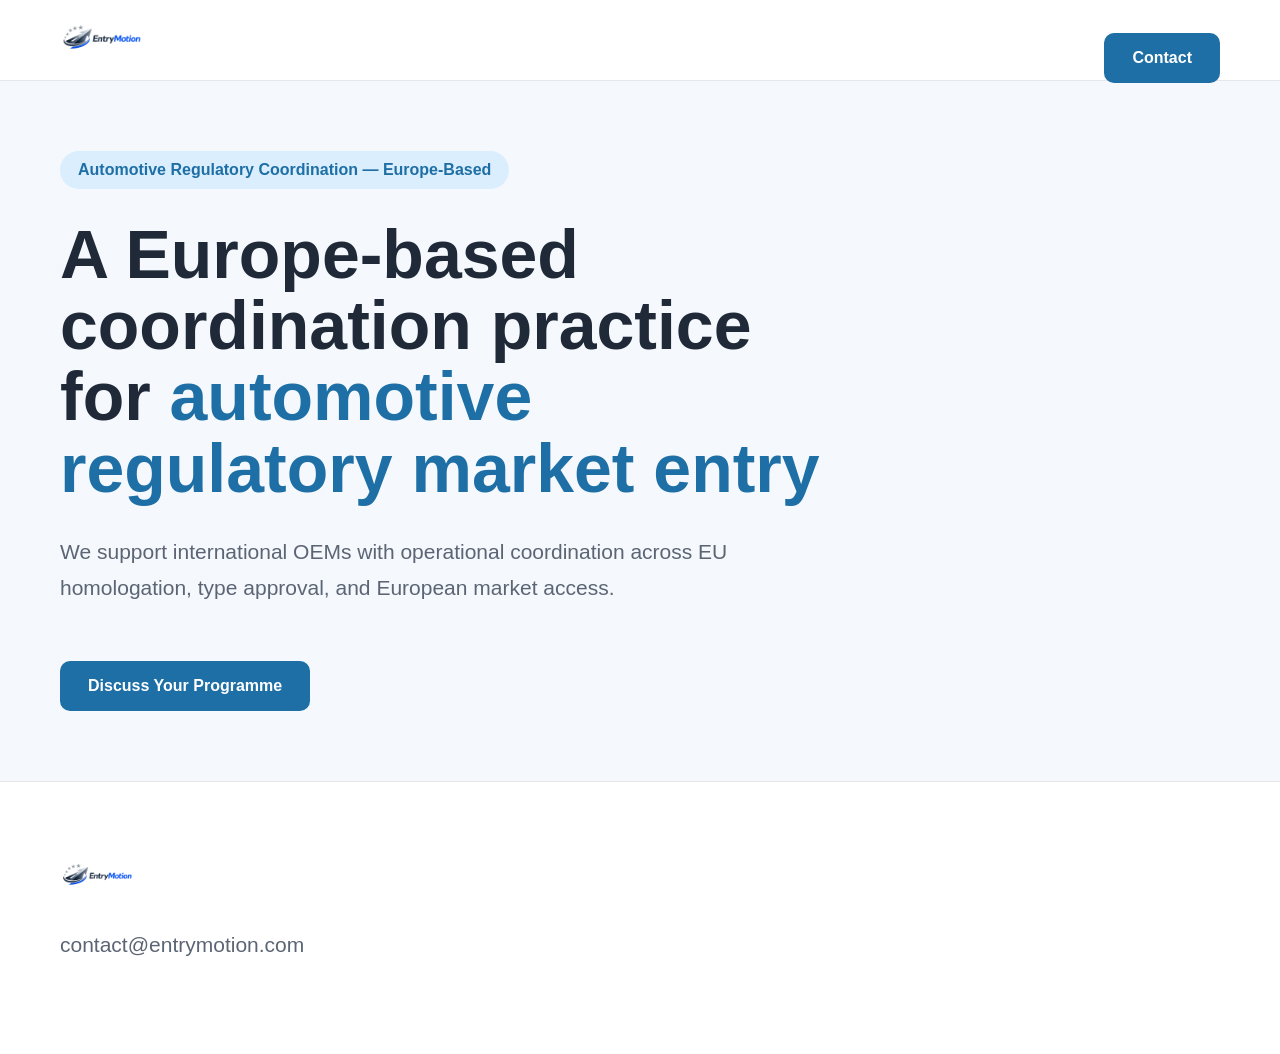
==== index.html @ b6719e42 "Add files via upload" ====
<!doctype html>
<html lang="en">
<head>
<meta charset="utf-8">
<meta name="viewport" content="width=device-width, initial-scale=1">
<title>EntryMotion</title>
<style>
body{
  margin:0;
  font-family:Arial,sans-serif;
  background:#f4f7fb;
  color:#1f2937;
}
.nav{
  height:80px;
  display:flex;
  align-items:center;
  justify-content:space-between;
  padding:0 60px;
  background:white;
  border-bottom:1px solid #e5e7eb;
}
.logo img{
  height:56px;
  width:auto;
  display:block;
}
.hero{
  min-height:700px;
  display:flex;
  align-items:center;
  background:
  linear-gradient(rgba(245,248,252,.78),rgba(245,248,252,.78)),
  url("hero-automotive.jpg");
  background-size:cover;
  background-position:center;
  padding:0 60px;
}
.hero-content{
  max-width:760px;
}
.badge{
  display:inline-block;
  padding:10px 18px;
  border-radius:999px;
  background:#dbeefe;
  color:#1d6fa5;
  font-weight:bold;
  margin-bottom:30px;
}
h1{
  font-size:68px;
  line-height:1.05;
  margin:0 0 30px;
}
h1 span{
  color:#1d6fa5;
}
p{
  font-size:21px;
  line-height:1.7;
  color:#5b6574;
}
.button{
  display:inline-block;
  margin-top:35px;
  background:#1d6fa5;
  color:white;
  padding:16px 28px;
  border-radius:10px;
  text-decoration:none;
  font-weight:bold;
}
.footer{
  padding:70px 60px;
  background:white;
  border-top:1px solid #e5e7eb;
}
.footer img{
  height:50px;
}
</style>
</head>
<body>

<header class="nav">
  <div class="logo">
    <img src="entrymotion-logo.png" alt="EntryMotion">
  </div>
  <a class="button" href="mailto:contact@entrymotion.com">Contact</a>
</header>

<section class="hero">
  <div class="hero-content">
    <div class="badge">Automotive Regulatory Coordination — Europe-Based</div>
    <h1>A Europe-based coordination practice for <span>automotive regulatory market entry</span></h1>
    <p>We support international OEMs with operational coordination across EU homologation, type approval, and European market access.</p>
    <a class="button" href="mailto:contact@entrymotion.com">Discuss Your Programme</a>
  </div>
</section>

<footer class="footer">
  <img src="entrymotion-logo.png" alt="EntryMotion">
  <p>contact@entrymotion.com</p>
</footer>

</body>
</html>
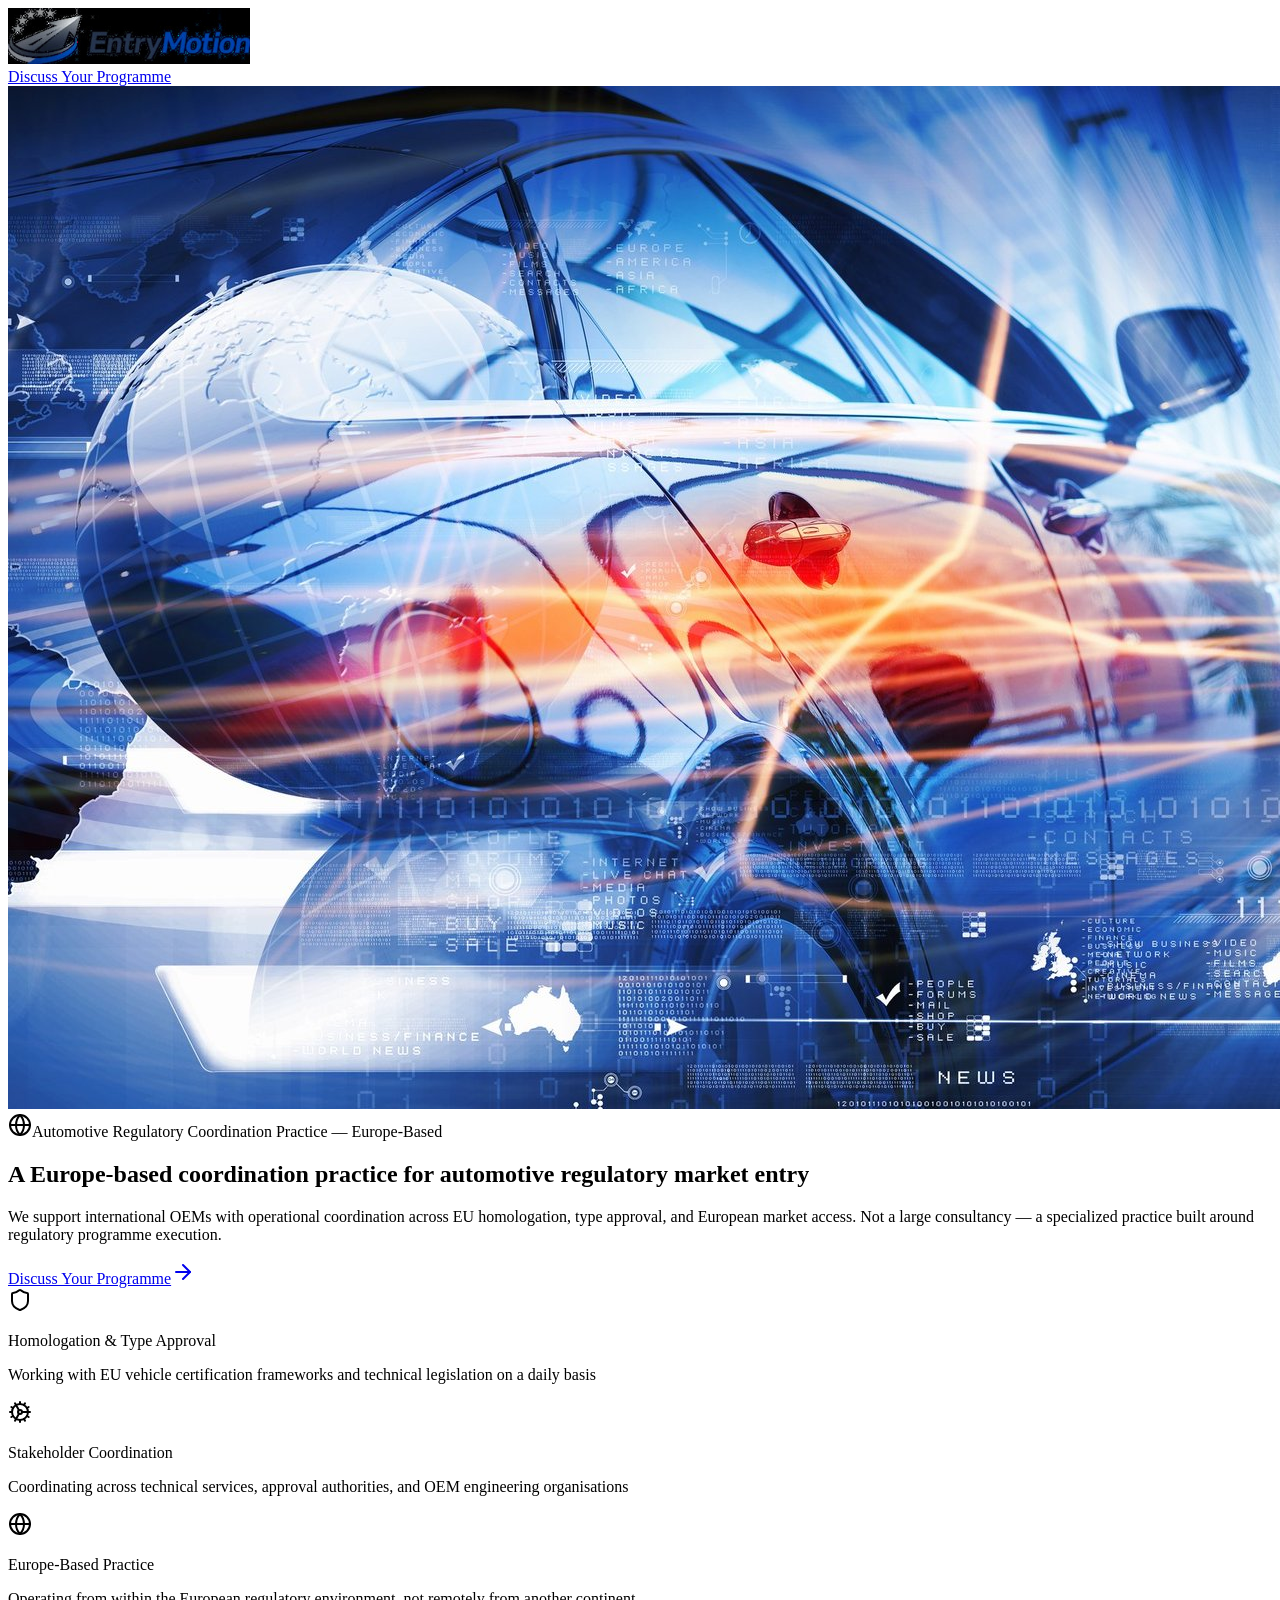
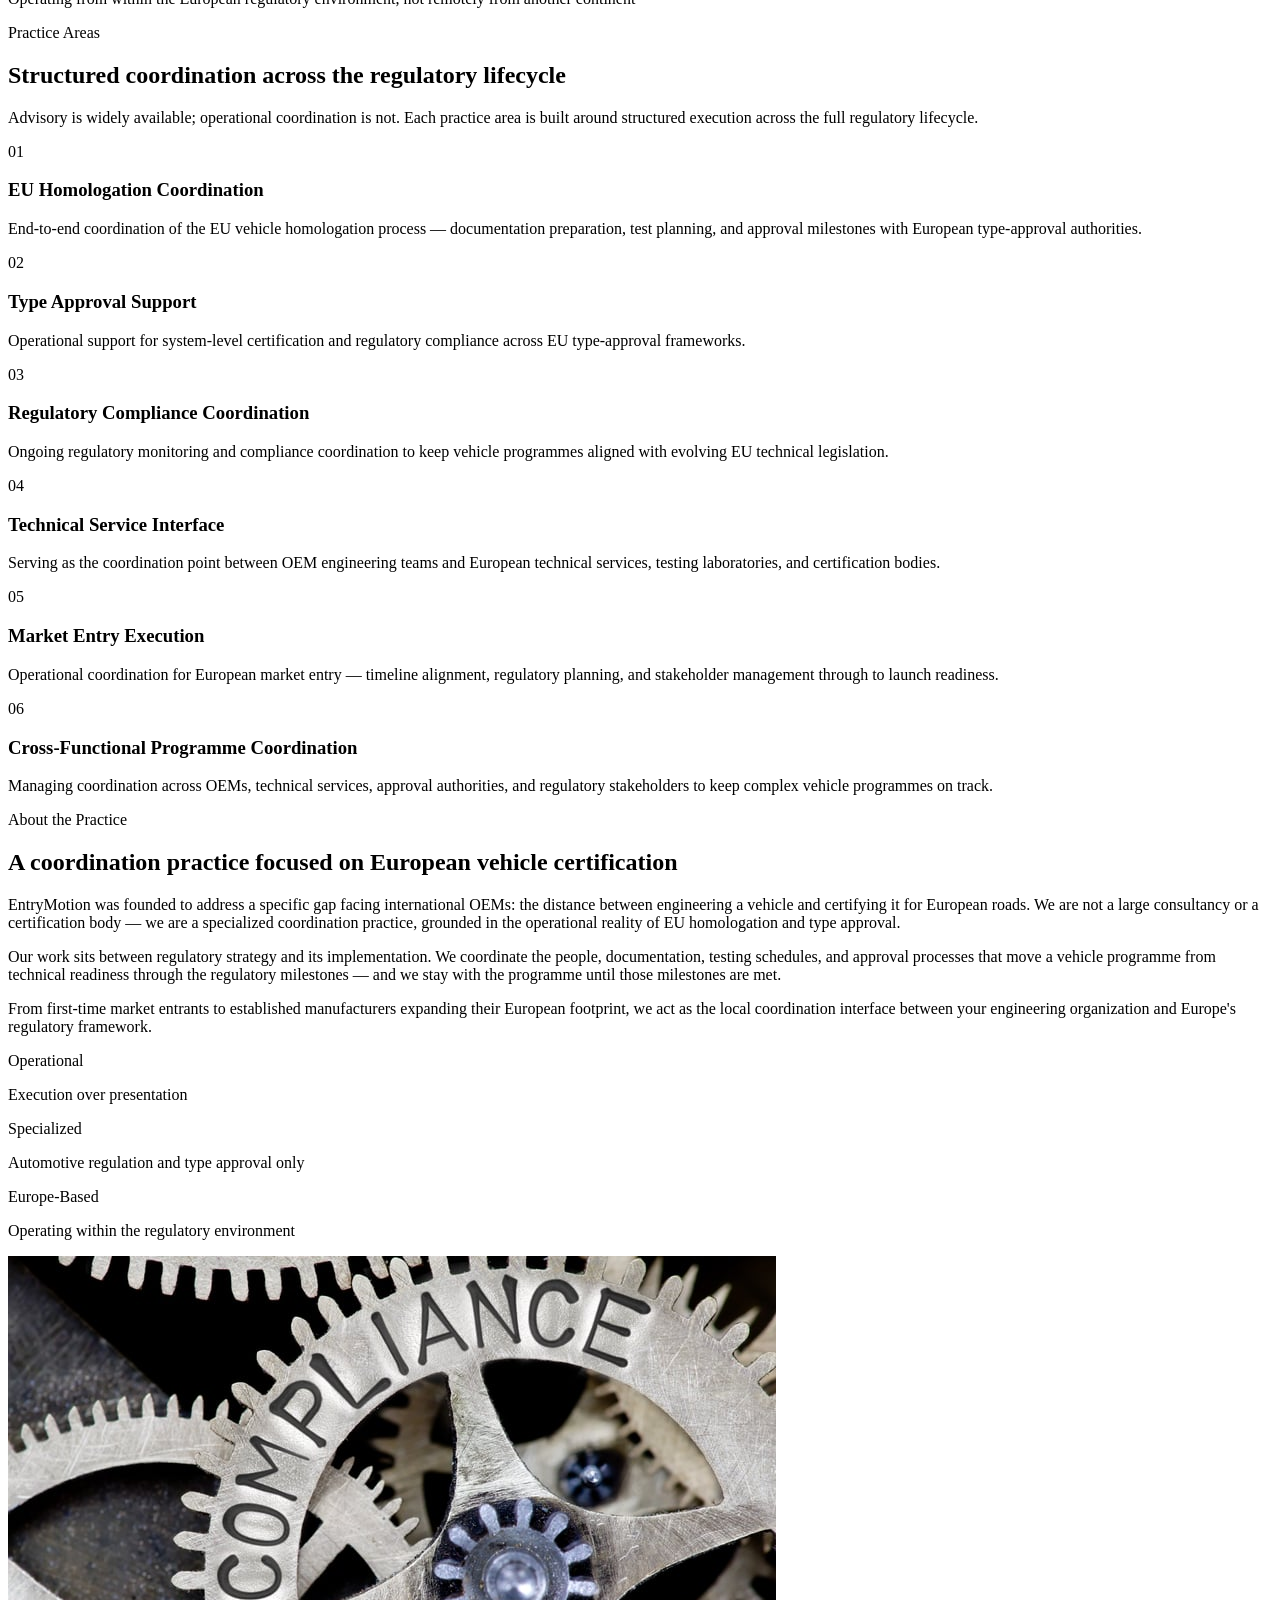
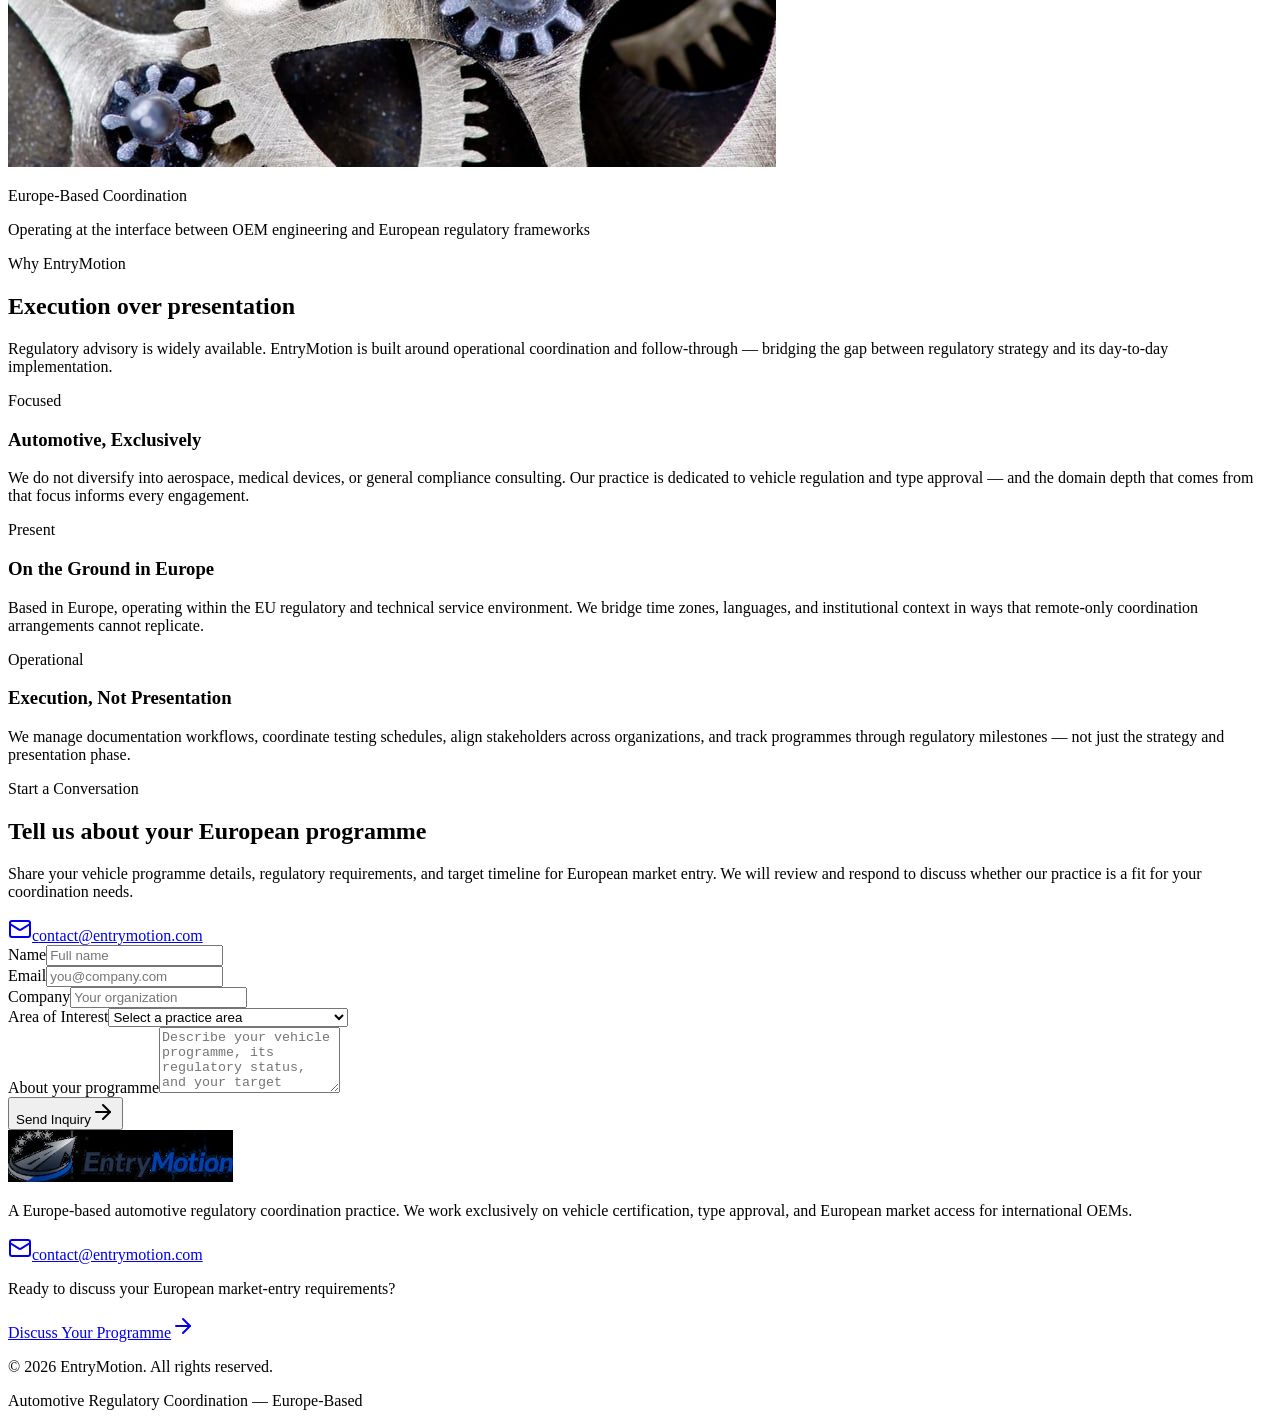
==== commit c8a165ab: "Add files via upload" ====
--- a/index.html
+++ b/index.html
@@ -1,108 +1,34 @@
-<!doctype html>
-<html lang="en">
-<head>
-<meta charset="utf-8">
-<meta name="viewport" content="width=device-width, initial-scale=1">
-<title>EntryMotion</title>
+<!DOCTYPE html>
+
+
+<html lang="en"><head><meta content="text/html; charset=utf-8" http-equiv="Content-Type"/><meta content="width=device-width, initial-scale=1" name="viewport"/><link as="image" href="entrymotion-logo.png" rel="preload"/><link as="image" href="hero-automotive.jpg" rel="preload"/><link as="image" href="regulatory-interface.jpg" rel="preload"/><title>EntryMotion — Automotive Regulatory Coordination for European Market Entry</title><meta content="A Europe-based automotive regulatory coordination practice. We support international OEMs with EU homologation, type approval, and operational market-entry execution." name="description"/><link href="https://fonts.googleapis.com/" rel="preconnect"/><link crossorigin="anonymous" href="https://fonts.gstatic.com/" rel="preconnect"/><link crossorigin="anonymous" href="main.css" rel="stylesheet"/><link href="fonts.css" rel="stylesheet"/>
+
+<meta content="index, follow" name="robots"/><link href="entrymotion-logo.png" rel="icon"/>
 <style>
-body{
-  margin:0;
-  font-family:Arial,sans-serif;
-  background:#f4f7fb;
-  color:#1f2937;
-}
-.nav{
-  height:80px;
-  display:flex;
-  align-items:center;
-  justify-content:space-between;
-  padding:0 60px;
-  background:white;
-  border-bottom:1px solid #e5e7eb;
-}
-.logo img{
-  height:56px;
-  width:auto;
-  display:block;
-}
-.hero{
-  min-height:700px;
-  display:flex;
-  align-items:center;
-  background:
-  linear-gradient(rgba(245,248,252,.78),rgba(245,248,252,.78)),
-  url("hero-automotive.jpg");
-  background-size:cover;
-  background-position:center;
-  padding:0 60px;
-}
-.hero-content{
-  max-width:760px;
-}
-.badge{
-  display:inline-block;
-  padding:10px 18px;
-  border-radius:999px;
-  background:#dbeefe;
-  color:#1d6fa5;
-  font-weight:bold;
-  margin-bottom:30px;
-}
-h1{
-  font-size:68px;
-  line-height:1.05;
-  margin:0 0 30px;
-}
-h1 span{
-  color:#1d6fa5;
-}
-p{
-  font-size:21px;
-  line-height:1.7;
-  color:#5b6574;
-}
-.button{
-  display:inline-block;
-  margin-top:35px;
-  background:#1d6fa5;
-  color:white;
-  padding:16px 28px;
-  border-radius:10px;
-  text-decoration:none;
-  font-weight:bold;
-}
-.footer{
-  padding:70px 60px;
-  background:white;
-  border-top:1px solid #e5e7eb;
-}
-.footer img{
-  height:50px;
-}
-</style>
-</head>
-<body>
+header img[alt="EntryMotion"]{height:56px!important;width:auto!important;max-height:56px!important;object-fit:contain!important;}
+footer img[alt="EntryMotion"]{height:52px!important;width:auto!important;max-height:52px!important;object-fit:contain!important;}
+@media (max-width:560px){header img[alt="EntryMotion"]{height:44px!important;max-height:44px!important;} footer img[alt="EntryMotion"]{height:42px!important;max-height:42px!important;}}
+</style></head><body><div class="flex min-h-screen flex-col"><header class="sticky top-0 z-50 w-full border-b border-border/60 bg-white/80 backdrop-blur-2xl"><div class="container flex items-center justify-between h-16 sm:h-18"><a class="flex-shrink-0" data-discover="true" href="index.html"><img alt="EntryMotion" class="h-12 sm:h-14 w-auto" src="entrymotion-logo.png"/></a><nav class="hidden md:flex items-center gap-8"><a class="inline-flex items-center gap-2 rounded-lg bg-primary px-4 py-2 text-sm font-semibold text-primary-foreground shadow-sm shadow-primary/10 transition-all duration-300 hover:bg-primary/95 hover:shadow-md hover:shadow-primary/20" href="#contact">Discuss Your Programme</a></nav></div></header><main class="flex-1"><section class="relative overflow-hidden bg-gradient-to-b from-surface-0 via-surface-1 to-background"><div class="absolute inset-0"><img alt="" class="absolute inset-0 w-full h-full object-cover" src="hero-automotive.jpg"/><div class="absolute inset-0 bg-gradient-to-b from-white/70 via-white/60 to-background/95"></div><div class="absolute inset-0 bg-gradient-to-tr from-white/20 via-transparent to-primary/[0.04]"></div></div><div class="absolute top-0 right-0 w-[800px] h-[800px] rounded-full bg-[radial-gradient(circle,hsl(205,60%,55%,0.07),transparent_70%)] -translate-y-1/2 translate-x-1/4 pointer-events-none animate-glow-pulse"></div><div class="absolute bottom-0 left-0 w-[650px] h-[650px] rounded-full bg-[radial-gradient(circle,hsl(215,30%,55%,0.05),transparent_70%)] translate-y-1/4 -translate-x-1/4 pointer-events-none"></div><div class="absolute top-1/2 left-1/2 w-[550px] h-[550px] rounded-full bg-[radial-gradient(circle,hsl(205,45%,55%,0.04),transparent_65%)] -translate-x-1/2 -translate-y-1/2 pointer-events-none"></div><div class="absolute inset-0 tech-grid opacity-30"></div><div class="absolute inset-0 tech-diagonal opacity-20"></div><div class="absolute top-0 left-0 right-0 h-px bg-gradient-to-r from-transparent via-primary/10 to-transparent"></div><div class="container relative pt-28 pb-32 sm:pt-36 sm:pb-40 lg:pt-44 lg:pb-52"><div class="inline-flex items-center gap-2 rounded-full border border-primary/20 bg-primary/[0.04] backdrop-blur-sm px-5 py-2 text-xs font-semibold tracking-wide text-primary mb-10 animate-fade-in"><svg class="lucide lucide-globe w-3.5 h-3.5" fill="none" height="24" stroke="currentColor" stroke-linecap="round" stroke-linejoin="round" stroke-width="2" viewbox="0 0 24 24" width="24" xmlns="http://www.w3.org/2000/svg"><circle cx="12" cy="12" r="10"></circle><path d="M12 2a14.5 14.5 0 0 0 0 20 14.5 14.5 0 0 0 0-20"></path><path d="M2 12h20"></path></svg>Automotive Regulatory Coordination Practice — Europe-Based</div><h1 class="max-w-4xl text-4xl font-light tracking-tight text-foreground sm:text-5xl lg:text-6xl xl:text-7xl leading-tight animate-slide-up">A Europe-based coordination practice for <span class="font-semibold text-transparent bg-clip-text bg-gradient-to-r from-primary via-accent to-sky-600">automotive regulatory market entry</span></h1><p class="mt-8 max-w-2xl text-base sm:text-lg text-muted-foreground leading-relaxed animate-slide-up" style="animation-delay:0.15s;animation-fill-mode:both">We support international OEMs with operational coordination across EU homologation, type approval, and European market access. Not a large consultancy — a specialized practice built around regulatory programme execution.</p><div class="mt-12 flex flex-col sm:flex-row gap-4 animate-slide-up" style="animation-delay:0.3s;animation-fill-mode:both"><a class="group inline-flex items-center justify-center gap-2 rounded-lg bg-primary px-8 py-4 text-base font-semibold text-primary-foreground shadow-lg shadow-primary/10 transition-all duration-300 hover:bg-primary/95 hover:shadow-xl hover:shadow-primary/20 hover:-translate-y-0.5" href="#contact">Discuss Your Programme<svg class="lucide lucide-arrow-right w-5 h-5 transition-transform duration-300 group-hover:translate-x-1" fill="none" height="24" stroke="currentColor" stroke-linecap="round" stroke-linejoin="round" stroke-width="2" viewbox="0 0 24 24" width="24" xmlns="http://www.w3.org/2000/svg"><path d="M5 12h14"></path><path d="m12 5 7 7-7 7"></path></svg></a></div><div class="mt-16 grid grid-cols-1 sm:grid-cols-3 gap-8 sm:gap-10 pt-12 border-t border-border/60 animate-fade-in" style="animation-delay:0.5s;animation-fill-mode:both"><div class="flex items-start gap-4"><div class="flex-shrink-0 w-11 h-11 rounded-xl bg-primary/[0.08] flex items-center justify-center"><svg class="lucide lucide-shield w-5 h-5 text-primary" fill="none" height="24" stroke="currentColor" stroke-linecap="round" stroke-linejoin="round" stroke-width="2" viewbox="0 0 24 24" width="24" xmlns="http://www.w3.org/2000/svg"><path d="M20 13c0 5-3.5 7.5-7.66 8.95a1 1 0 0 1-.67-.01C7.5 20.5 4 18 4 13V6a1 1 0 0 1 1-1c2 0 4.5-1.2 6.24-2.72a1.17 1.17 0 0 1 1.52 0C14.51 3.81 17 5 19 5a1 1 0 0 1 1 1z"></path></svg></div><div><p class="text-sm font-semibold text-foreground">Homologation &amp; Type Approval</p><p class="text-sm text-muted-foreground mt-1.5 leading-relaxed">Working with EU vehicle certification frameworks and technical legislation on a daily basis</p></div></div><div class="flex items-start gap-4"><div class="flex-shrink-0 w-11 h-11 rounded-xl bg-primary/[0.08] flex items-center justify-center"><svg class="lucide lucide-cog w-5 h-5 text-primary" fill="none" height="24" stroke="currentColor" stroke-linecap="round" stroke-linejoin="round" stroke-width="2" viewbox="0 0 24 24" width="24" xmlns="http://www.w3.org/2000/svg"><path d="M12 20a8 8 0 1 0 0-16 8 8 0 0 0 0 16Z"></path><path d="M12 14a2 2 0 1 0 0-4 2 2 0 0 0 0 4Z"></path><path d="M12 2v2"></path><path d="M12 22v-2"></path><path d="m17 20.66-1-1.73"></path><path d="M11 10.27 7 3.34"></path><path d="m20.66 17-1.73-1"></path><path d="m3.34 7 1.73 1"></path><path d="M14 12h8"></path><path d="M2 12h2"></path><path d="m20.66 7-1.73 1"></path><path d="m3.34 17 1.73-1"></path><path d="m17 3.34-1 1.73"></path><path d="m11 13.73-4 6.93"></path></svg></div><div><p class="text-sm font-semibold text-foreground">Stakeholder Coordination</p><p class="text-sm text-muted-foreground mt-1.5 leading-relaxed">Coordinating across technical services, approval authorities, and OEM engineering organisations</p></div></div><div class="flex items-start gap-4"><div class="flex-shrink-0 w-11 h-11 rounded-xl bg-primary/[0.08] flex items-center justify-center"><svg class="lucide lucide-globe w-5 h-5 text-primary" fill="none" height="24" stroke="currentColor" stroke-linecap="round" stroke-linejoin="round" stroke-width="2" viewbox="0 0 24 24" width="24" xmlns="http://www.w3.org/2000/svg"><circle cx="12" cy="12" r="10"></circle><path d="M12 2a14.5 14.5 0 0 0 0 20 14.5 14.5 0 0 0 0-20"></path><path d="M2 12h20"></path></svg></div><div><p class="text-sm font-semibold text-foreground">Europe-Based Practice</p><p class="text-sm text-muted-foreground mt-1.5 leading-relaxed">Operating from within the European regulatory environment, not remotely from another continent</p></div></div></div></div><div class="absolute bottom-0 left-0 right-0 h-32 bg-gradient-to-t from-background to-transparent pointer-events-none"></div></section><section class="relative py-24 sm:py-32 lg:py-40 bg-surface-1"><div class="absolute top-0 right-0 w-[600px] h-[600px] rounded-full bg-[radial-gradient(circle,hsl(205,55%,55%,0.05),transparent_65%)] translate-x-1/3 -translate-y-1/4 pointer-events-none"></div><div class="absolute bottom-0 left-0 w-[500px] h-[500px] rounded-full bg-[radial-gradient(circle,hsl(215,30%,50%,0.04),transparent_65%)] -translate-x-1/4 translate-y-1/4 pointer-events-none"></div><div class="absolute left-1/2 top-0 bottom-0 w-px bg-gradient-to-b from-transparent via-primary/[0.06] to-transparent pointer-events-none"></div><div class="container relative"><div class="max-w-2xl mb-20"><p class="text-xs font-semibold uppercase tracking-[0.2em] text-primary mb-5">Practice Areas</p><h2 class="text-3xl font-light tracking-tight text-foreground sm:text-4xl lg:text-5xl leading-tight">Structured coordination across the <span class="font-medium text-transparent bg-clip-text bg-gradient-to-r from-primary via-accent to-sky-600">regulatory lifecycle</span></h2><p class="mt-5 text-muted-foreground text-base sm:text-lg max-w-xl leading-relaxed">Advisory is widely available; operational coordination is not. Each practice area is built around structured execution across the full regulatory lifecycle.</p></div><div class="grid grid-cols-1 md:grid-cols-2 lg:grid-cols-3 gap-6"><div class="group relative rounded-2xl border border-border/60 bg-white/70 backdrop-blur-sm p-8 sm:p-10 transition-all duration-500 hover:border-border hover:bg-white/90 hover:shadow-xl hover:shadow-black/[0.03] hover:-translate-y-0.5"><div class="absolute inset-0 rounded-2xl opacity-0 group-hover:opacity-100 transition-opacity duration-700 bg-gradient-to-br from-primary/[0.03] via-primary/[0.01] to-transparent pointer-events-none"></div><div class="absolute top-0 left-4 right-4 h-px bg-gradient-to-r from-transparent via-primary/0 to-transparent group-hover:via-primary/20 transition-all duration-500"></div><div class="relative"><div class="flex items-center gap-3 mb-5"><span class="text-xs font-semibold text-primary/40 font-mono tabular-nums tracking-wider">01</span><div class="h-px flex-1 bg-gradient-to-r from-primary/15 to-transparent"></div></div><h3 class="text-lg font-semibold text-foreground mb-4">EU Homologation Coordination</h3><p class="text-sm text-muted-foreground leading-relaxed">End-to-end coordination of the EU vehicle homologation process — documentation preparation, test planning, and approval milestones with European type-approval authorities.</p></div></div><div class="group relative rounded-2xl border border-border/60 bg-white/70 backdrop-blur-sm p-8 sm:p-10 transition-all duration-500 hover:border-border hover:bg-white/90 hover:shadow-xl hover:shadow-black/[0.03] hover:-translate-y-0.5"><div class="absolute inset-0 rounded-2xl opacity-0 group-hover:opacity-100 transition-opacity duration-700 bg-gradient-to-br from-primary/[0.03] via-primary/[0.01] to-transparent pointer-events-none"></div><div class="absolute top-0 left-4 right-4 h-px bg-gradient-to-r from-transparent via-primary/0 to-transparent group-hover:via-primary/20 transition-all duration-500"></div><div class="relative"><div class="flex items-center gap-3 mb-5"><span class="text-xs font-semibold text-primary/40 font-mono tabular-nums tracking-wider">02</span><div class="h-px flex-1 bg-gradient-to-r from-primary/15 to-transparent"></div></div><h3 class="text-lg font-semibold text-foreground mb-4">Type Approval Support</h3><p class="text-sm text-muted-foreground leading-relaxed">Operational support for system-level certification and regulatory compliance across EU type-approval frameworks.</p></div></div><div class="group relative rounded-2xl border border-border/60 bg-white/70 backdrop-blur-sm p-8 sm:p-10 transition-all duration-500 hover:border-border hover:bg-white/90 hover:shadow-xl hover:shadow-black/[0.03] hover:-translate-y-0.5"><div class="absolute inset-0 rounded-2xl opacity-0 group-hover:opacity-100 transition-opacity duration-700 bg-gradient-to-br from-primary/[0.03] via-primary/[0.01] to-transparent pointer-events-none"></div><div class="absolute top-0 left-4 right-4 h-px bg-gradient-to-r from-transparent via-primary/0 to-transparent group-hover:via-primary/20 transition-all duration-500"></div><div class="relative"><div class="flex items-center gap-3 mb-5"><span class="text-xs font-semibold text-primary/40 font-mono tabular-nums tracking-wider">03</span><div class="h-px flex-1 bg-gradient-to-r from-primary/15 to-transparent"></div></div><h3 class="text-lg font-semibold text-foreground mb-4">Regulatory Compliance Coordination</h3><p class="text-sm text-muted-foreground leading-relaxed">Ongoing regulatory monitoring and compliance coordination to keep vehicle programmes aligned with evolving EU technical legislation.</p></div></div><div class="group relative rounded-2xl border border-border/60 bg-white/70 backdrop-blur-sm p-8 sm:p-10 transition-all duration-500 hover:border-border hover:bg-white/90 hover:shadow-xl hover:shadow-black/[0.03] hover:-translate-y-0.5"><div class="absolute inset-0 rounded-2xl opacity-0 group-hover:opacity-100 transition-opacity duration-700 bg-gradient-to-br from-primary/[0.03] via-primary/[0.01] to-transparent pointer-events-none"></div><div class="absolute top-0 left-4 right-4 h-px bg-gradient-to-r from-transparent via-primary/0 to-transparent group-hover:via-primary/20 transition-all duration-500"></div><div class="relative"><div class="flex items-center gap-3 mb-5"><span class="text-xs font-semibold text-primary/40 font-mono tabular-nums tracking-wider">04</span><div class="h-px flex-1 bg-gradient-to-r from-primary/15 to-transparent"></div></div><h3 class="text-lg font-semibold text-foreground mb-4">Technical Service Interface</h3><p class="text-sm text-muted-foreground leading-relaxed">Serving as the coordination point between OEM engineering teams and European technical services, testing laboratories, and certification bodies.</p></div></div><div class="group relative rounded-2xl border border-border/60 bg-white/70 backdrop-blur-sm p-8 sm:p-10 transition-all duration-500 hover:border-border hover:bg-white/90 hover:shadow-xl hover:shadow-black/[0.03] hover:-translate-y-0.5"><div class="absolute inset-0 rounded-2xl opacity-0 group-hover:opacity-100 transition-opacity duration-700 bg-gradient-to-br from-primary/[0.03] via-primary/[0.01] to-transparent pointer-events-none"></div><div class="absolute top-0 left-4 right-4 h-px bg-gradient-to-r from-transparent via-primary/0 to-transparent group-hover:via-primary/20 transition-all duration-500"></div><div class="relative"><div class="flex items-center gap-3 mb-5"><span class="text-xs font-semibold text-primary/40 font-mono tabular-nums tracking-wider">05</span><div class="h-px flex-1 bg-gradient-to-r from-primary/15 to-transparent"></div></div><h3 class="text-lg font-semibold text-foreground mb-4">Market Entry Execution</h3><p class="text-sm text-muted-foreground leading-relaxed">Operational coordination for European market entry — timeline alignment, regulatory planning, and stakeholder management through to launch readiness.</p></div></div><div class="group relative rounded-2xl border border-border/60 bg-white/70 backdrop-blur-sm p-8 sm:p-10 transition-all duration-500 hover:border-border hover:bg-white/90 hover:shadow-xl hover:shadow-black/[0.03] hover:-translate-y-0.5"><div class="absolute inset-0 rounded-2xl opacity-0 group-hover:opacity-100 transition-opacity duration-700 bg-gradient-to-br from-primary/[0.03] via-primary/[0.01] to-transparent pointer-events-none"></div><div class="absolute top-0 left-4 right-4 h-px bg-gradient-to-r from-transparent via-primary/0 to-transparent group-hover:via-primary/20 transition-all duration-500"></div><div class="relative"><div class="flex items-center gap-3 mb-5"><span class="text-xs font-semibold text-primary/40 font-mono tabular-nums tracking-wider">06</span><div class="h-px flex-1 bg-gradient-to-r from-primary/15 to-transparent"></div></div><h3 class="text-lg font-semibold text-foreground mb-4">Cross-Functional Programme Coordination</h3><p class="text-sm text-muted-foreground leading-relaxed">Managing coordination across OEMs, technical services, approval authorities, and regulatory stakeholders to keep complex vehicle programmes on track.</p></div></div></div></div></section><section class="relative py-24 sm:py-32 lg:py-40 border-t border-border/60"><div class="absolute top-1/2 left-1/2 -translate-x-1/2 -translate-y-1/2 w-[700px] h-[700px] rounded-full bg-primary/[0.03] blur-3xl pointer-events-none"></div><div class="absolute top-0 right-0 w-[400px] h-[400px] rounded-full bg-[radial-gradient(circle,hsl(205,55%,55%,0.04),transparent_70%)] translate-x-1/3 pointer-events-none"></div><div class="absolute left-0 top-0 bottom-0 w-px bg-gradient-to-b from-transparent via-primary/[0.06] to-transparent pointer-events-none"></div><div class="container relative"><div class="grid grid-cols-1 lg:grid-cols-2 gap-16 lg:gap-24 items-center"><div><p class="text-xs font-semibold uppercase tracking-[0.2em] text-primary mb-5">About the Practice</p><h2 class="text-3xl font-light tracking-tight text-foreground sm:text-4xl lg:text-5xl leading-tight">A coordination practice focused on <span class="font-medium text-transparent bg-clip-text bg-gradient-to-r from-primary via-accent to-sky-600">European vehicle certification</span></h2><div class="mt-10 space-y-5"><p class="text-base text-muted-foreground leading-relaxed">EntryMotion was founded to address a specific gap facing international OEMs: the distance between engineering a vehicle and certifying it for European roads. We are not a large consultancy or a certification body — we are a specialized coordination practice, grounded in the operational reality of EU homologation and type approval.</p><p class="text-base text-muted-foreground leading-relaxed">Our work sits between regulatory strategy and its implementation. We coordinate the people, documentation, testing schedules, and approval processes that move a vehicle programme from technical readiness through the regulatory milestones — and we stay with the programme until those milestones are met.</p><p class="text-base text-muted-foreground leading-relaxed">From first-time market entrants to established manufacturers expanding their European footprint, we act as the local coordination interface between your engineering organization and Europe's regulatory framework.</p></div><div class="mt-10 flex flex-wrap gap-x-12 gap-y-6"><div><p class="text-2xl font-semibold text-foreground">Operational</p><p class="text-sm text-muted-foreground mt-1">Execution over presentation</p></div><div><p class="text-2xl font-semibold text-foreground">Specialized</p><p class="text-sm text-muted-foreground mt-1">Automotive regulation and type approval only</p></div><div><p class="text-2xl font-semibold text-foreground">Europe-Based</p><p class="text-sm text-muted-foreground mt-1">Operating within the regulatory environment</p></div></div></div><div class="relative aspect-[4/5] lg:aspect-auto lg:h-[560px] rounded-2xl bg-white border border-border/60 overflow-hidden shadow-lg shadow-black/[0.03]"><img alt="Precision engineering and regulatory coordination concept" class="absolute inset-0 w-full h-full object-cover opacity-30" src="regulatory-interface.jpg"/><div class="absolute inset-0 bg-[radial-gradient(ellipse_at_50%_50%,hsla(205,55%,50%,0.06),transparent)]"></div><div class="absolute inset-0 flex items-center justify-center"><div class="w-px h-3/4 bg-gradient-to-b from-transparent via-primary/[0.1] to-transparent"></div><div class="absolute left-0 right-0 mx-12 h-px bg-gradient-to-r from-transparent via-primary/[0.1] to-transparent"></div></div><div class="absolute bottom-0 left-0 right-0 p-8 bg-gradient-to-t from-white/95 via-white/60 to-transparent"><p class="text-xs font-semibold uppercase tracking-[0.15em] text-primary">Europe-Based Coordination</p><p class="text-sm text-muted-foreground mt-2 leading-relaxed">Operating at the interface between OEM engineering and European regulatory frameworks</p></div></div></div></div></section><section class="relative py-24 sm:py-32 lg:py-40 border-t border-border/60 bg-surface-1"><div class="absolute top-0 left-1/2 -translate-x-1/2 w-[600px] h-[400px] rounded-full bg-[radial-gradient(ellipse,hsl(205,55%,50%,0.04),transparent_70%)] pointer-events-none"></div><div class="absolute bottom-0 right-0 w-[500px] h-[500px] rounded-full bg-[radial-gradient(circle,hsl(215,30%,55%,0.04),transparent_70%)] translate-x-1/4 pointer-events-none"></div><div class="container relative"><div class="max-w-2xl mb-20"><p class="text-xs font-semibold uppercase tracking-[0.2em] text-primary mb-5">Why EntryMotion</p><h2 class="text-3xl font-light tracking-tight text-foreground sm:text-4xl lg:text-5xl leading-tight">Execution over <span class="font-medium text-transparent bg-clip-text bg-gradient-to-r from-primary via-accent to-sky-600">presentation</span></h2><p class="mt-5 text-muted-foreground text-base sm:text-lg max-w-xl leading-relaxed">Regulatory advisory is widely available. EntryMotion is built around operational coordination and follow-through — bridging the gap between regulatory strategy and its day-to-day implementation.</p></div><div class="grid grid-cols-1 md:grid-cols-3 gap-8"><div class="group relative rounded-2xl border border-border/60 bg-white/70 backdrop-blur-sm p-8 sm:p-10 transition-all duration-500 hover:border-border hover:bg-white/90 hover:shadow-xl hover:shadow-black/[0.03] hover:-translate-y-0.5"><div class="absolute top-0 left-6 right-6 h-px bg-gradient-to-r from-transparent via-primary/0 to-transparent group-hover:via-primary/15 transition-all duration-500"></div><span class="inline-block text-[10px] font-semibold uppercase tracking-[0.15em] text-primary/60 mb-5">Focused</span><h3 class="text-xl font-semibold text-foreground mb-4">Automotive, Exclusively</h3><p class="text-sm text-muted-foreground leading-relaxed">We do not diversify into aerospace, medical devices, or general compliance consulting. Our practice is dedicated to vehicle regulation and type approval — and the domain depth that comes from that focus informs every engagement.</p></div><div class="group relative rounded-2xl border border-border/60 bg-white/70 backdrop-blur-sm p-8 sm:p-10 transition-all duration-500 hover:border-border hover:bg-white/90 hover:shadow-xl hover:shadow-black/[0.03] hover:-translate-y-0.5"><div class="absolute top-0 left-6 right-6 h-px bg-gradient-to-r from-transparent via-primary/0 to-transparent group-hover:via-primary/15 transition-all duration-500"></div><span class="inline-block text-[10px] font-semibold uppercase tracking-[0.15em] text-primary/60 mb-5">Present</span><h3 class="text-xl font-semibold text-foreground mb-4">On the Ground in Europe</h3><p class="text-sm text-muted-foreground leading-relaxed">Based in Europe, operating within the EU regulatory and technical service environment. We bridge time zones, languages, and institutional context in ways that remote-only coordination arrangements cannot replicate.</p></div><div class="group relative rounded-2xl border border-border/60 bg-white/70 backdrop-blur-sm p-8 sm:p-10 transition-all duration-500 hover:border-border hover:bg-white/90 hover:shadow-xl hover:shadow-black/[0.03] hover:-translate-y-0.5"><div class="absolute top-0 left-6 right-6 h-px bg-gradient-to-r from-transparent via-primary/0 to-transparent group-hover:via-primary/15 transition-all duration-500"></div><span class="inline-block text-[10px] font-semibold uppercase tracking-[0.15em] text-primary/60 mb-5">Operational</span><h3 class="text-xl font-semibold text-foreground mb-4">Execution, Not Presentation</h3><p class="text-sm text-muted-foreground leading-relaxed">We manage documentation workflows, coordinate testing schedules, align stakeholders across organizations, and track programmes through regulatory milestones — not just the strategy and presentation phase.</p></div></div></div></section><section class="relative py-24 sm:py-32 lg:py-40 border-t border-border/60" id="contact"><div class="absolute top-1/2 right-0 w-[500px] h-[500px] rounded-full bg-[radial-gradient(circle,hsl(205,55%,55%,0.05),transparent_70%)] translate-x-1/3 pointer-events-none"></div><div class="container relative"><div class="grid grid-cols-1 lg:grid-cols-2 gap-16 lg:gap-24"><div><p class="text-xs font-semibold uppercase tracking-[0.2em] text-primary mb-5">Start a Conversation</p><h2 class="text-3xl font-light tracking-tight text-foreground sm:text-4xl lg:text-5xl leading-tight">Tell us about your <span class="font-medium text-transparent bg-clip-text bg-gradient-to-r from-primary via-accent to-sky-600">European programme</span></h2><p class="mt-6 text-base text-muted-foreground leading-relaxed max-w-md">Share your vehicle programme details, regulatory requirements, and target timeline for European market entry. We will review and respond to discuss whether our practice is a fit for your coordination needs.</p><a class="mt-6 inline-flex items-center gap-2 text-sm font-medium text-muted-foreground hover:text-primary transition-colors duration-200" href="mailto:contact@entrymotion.com"><svg class="lucide lucide-mail w-4 h-4" fill="none" height="24" stroke="currentColor" stroke-linecap="round" stroke-linejoin="round" stroke-width="2" viewbox="0 0 24 24" width="24" xmlns="http://www.w3.org/2000/svg"><rect height="16" rx="2" width="20" x="2" y="4"></rect><path d="m22 7-8.97 5.7a1.94 1.94 0 0 1-2.06 0L2 7"></path></svg>contact@entrymotion.com</a></div><form action="mailto:contact@entrymotion.com" class="space-y-5" enctype="text/plain" id="contact-form" method="post"><div class="grid grid-cols-1 sm:grid-cols-2 gap-5"><div><label class="block text-sm font-medium text-foreground mb-2" for="name">Name</label><input class="w-full rounded-lg border border-border bg-white/80 px-4 py-3 text-sm text-foreground placeholder:text-muted-foreground/60 focus:outline-none focus:ring-2 focus:ring-primary/30 focus:border-primary/40 focus:bg-white transition-all duration-200" id="name" name="name" placeholder="Full name" required="" type="text"/></div><div><label class="block text-sm font-medium text-foreground mb-2" for="email">Email</label><input class="w-full rounded-lg border border-border bg-white/80 px-4 py-3 text-sm text-foreground placeholder:text-muted-foreground/60 focus:outline-none focus:ring-2 focus:ring-primary/30 focus:border-primary/40 focus:bg-white transition-all duration-200" id="email" name="email" placeholder="you@company.com" required="" type="email"/></div></div><div><label class="block text-sm font-medium text-foreground mb-2" for="company">Company</label><input class="w-full rounded-lg border border-border bg-white/80 px-4 py-3 text-sm text-foreground placeholder:text-muted-foreground/60 focus:outline-none focus:ring-2 focus:ring-primary/30 focus:border-primary/40 focus:bg-white transition-all duration-200" id="company" name="company" placeholder="Your organization" required="" type="text"/></div><div><label class="block text-sm font-medium text-foreground mb-2" for="service_interest">Area of Interest</label><select class="w-full rounded-lg border border-border bg-white/80 px-4 py-3 text-sm text-foreground focus:outline-none focus:ring-2 focus:ring-primary/30 focus:border-primary/40 focus:bg-white transition-all duration-200 appearance-none" id="service_interest" name="service_interest" required=""><option disabled="" selected="" value="">Select a practice area</option><option value="EU Homologation Coordination">EU Homologation Coordination</option><option value="Type Approval Support">Type Approval Support</option><option value="Regulatory Compliance Coordination">Regulatory Compliance Coordination</option><option value="Technical Service Interface">Technical Service Interface</option><option value="Market Entry Execution">Market Entry Execution</option><option value="Multiple / General Inquiry">Multiple / General Inquiry</option></select></div><div><label class="block text-sm font-medium text-foreground mb-2" for="message">About your programme</label><textarea class="w-full rounded-lg border border-border bg-white/80 px-4 py-3 text-sm text-foreground placeholder:text-muted-foreground/60 focus:outline-none focus:ring-2 focus:ring-primary/30 focus:border-primary/40 focus:bg-white transition-all duration-200 resize-none" id="message" name="message" placeholder="Describe your vehicle programme, its regulatory status, and your target timeline for European market entry." required="" rows="4"></textarea></div><button class="group w-full inline-flex items-center justify-center gap-2 rounded-lg bg-primary px-8 py-4 text-base font-semibold text-primary-foreground shadow-md shadow-primary/10 transition-all duration-300 hover:bg-primary/95 hover:shadow-lg hover:shadow-primary/20 disabled:opacity-50 disabled:cursor-not-allowed" type="submit">Send Inquiry<svg class="lucide lucide-arrow-right w-5 h-5 transition-transform duration-300 group-hover:translate-x-1" fill="none" height="24" stroke="currentColor" stroke-linecap="round" stroke-linejoin="round" stroke-width="2" viewbox="0 0 24 24" width="24" xmlns="http://www.w3.org/2000/svg"><path d="M5 12h14"></path><path d="m12 5 7 7-7 7"></path></svg></button></form></div></div></section></main><footer class="border-t border-border/60 bg-surface-1"><div class="container py-16 lg:py-24"><div class="flex flex-col lg:flex-row items-start lg:items-center justify-between gap-10"><div><a class="inline-block" href="#"><img alt="EntryMotion" class="h-12 w-auto" src="entrymotion-logo.png"/></a><p class="mt-4 text-sm text-muted-foreground max-w-xs leading-relaxed">A Europe-based automotive regulatory coordination practice. We work exclusively on vehicle certification, type approval, and European market access for international OEMs.</p><a class="mt-3 inline-flex items-center gap-2 text-sm text-muted-foreground hover:text-primary transition-colors duration-200" href="mailto:contact@entrymotion.com"><svg class="lucide lucide-mail w-4 h-4" fill="none" height="24" stroke="currentColor" stroke-linecap="round" stroke-linejoin="round" stroke-width="2" viewbox="0 0 24 24" width="24" xmlns="http://www.w3.org/2000/svg"><rect height="16" rx="2" width="20" x="2" y="4"></rect><path d="m22 7-8.97 5.7a1.94 1.94 0 0 1-2.06 0L2 7"></path></svg>contact@entrymotion.com</a></div><div><p class="text-sm text-muted-foreground mb-5 leading-relaxed max-w-xs">Ready to discuss your European market-entry requirements?</p><a class="group inline-flex items-center gap-2 rounded-lg bg-primary px-4 py-2.5 text-sm font-semibold text-primary-foreground shadow-sm shadow-primary/10 transition-all duration-200 hover:bg-primary/95 hover:shadow-md hover:shadow-primary/20" href="#contact">Discuss Your Programme<svg class="lucide lucide-arrow-right w-4 h-4 transition-transform duration-300 group-hover:translate-x-1" fill="none" height="24" stroke="currentColor" stroke-linecap="round" stroke-linejoin="round" stroke-width="2" viewbox="0 0 24 24" width="24" xmlns="http://www.w3.org/2000/svg"><path d="M5 12h14"></path><path d="m12 5 7 7-7 7"></path></svg></a></div></div><div class="mt-16 pt-8 border-t border-border/60 flex flex-col sm:flex-row items-center justify-between gap-4"><p class="text-xs text-muted-foreground">© 2026 EntryMotion. All rights reserved.</p><p class="text-xs text-muted-foreground">Automotive Regulatory Coordination — Europe-Based</p></div></div></footer></div><script>
+(function () {
+  var form = document.getElementById('contact-form');
+  if (form) {
+    form.addEventListener('submit', function (event) {
+      event.preventDefault();
+      var data = new FormData(form);
+      var name = data.get('name') || '';
+      var email = data.get('email') || '';
+      var company = data.get('company') || '';
+      var area = data.get('service_interest') || '';
+      var message = data.get('message') || '';
+      var subject = encodeURIComponent('EntryMotion inquiry' + (company ? ' — ' + company : ''));
+      var body = encodeURIComponent('Name: ' + name + '
+Email: ' + email + '
+Company: ' + company + '
+Area of interest: ' + area + '
 
-<header class="nav">
-  <div class="logo">
-    <img src="entrymotion-logo.png" alt="EntryMotion">
-  </div>
-  <a class="button" href="mailto:contact@entrymotion.com">Contact</a>
-</header>
-
-<section class="hero">
-  <div class="hero-content">
-    <div class="badge">Automotive Regulatory Coordination — Europe-Based</div>
-    <h1>A Europe-based coordination practice for <span>automotive regulatory market entry</span></h1>
-    <p>We support international OEMs with operational coordination across EU homologation, type approval, and European market access.</p>
-    <a class="button" href="mailto:contact@entrymotion.com">Discuss Your Programme</a>
-  </div>
-</section>
-
-<footer class="footer">
-  <img src="entrymotion-logo.png" alt="EntryMotion">
-  <p>contact@entrymotion.com</p>
-</footer>
-
-</body>
-</html>
+' + message);
+      window.location.href = 'mailto:contact@entrymotion.com?subject=' + subject + '&body=' + body;
+    });
+  }
+})();
+</script></body></html>
--- a/main.css
+++ b/main.css
@@ -0,0 +1 @@
+#AC_ad,#AD_160,#AD_300,#AD_468x60,#AD_ROW,#AD_Top,#AD_text,#ADbox,#Ad-3-Slider,#Ad-4-Slider,#Ad-Container,#Ad-Content,#Ad-Top,#AdBar,#AdBigBox,#AdBillboard,#AdBlockDialog,#AdBottomLeader,#AdBottomRight,#AdBox2,#AdColumn,#AdContainerTop,#AdContent,#AdDisclaimer,#AdHeader,#AdMiddle,#AdPopUp,#AdRectangleBanner,#AdSense1,#AdSense2,#AdSense3,#AdServer,#AdSkyscraper,#AdSlot_megabanner,#AdSpaceLeaderboard,#AdTop,#AdTopLeader,#AdWidgetContainer,#AdWrapperSuperCA,#AdZone1,#AdZone2,#Ad_BelowContent,#Ad_Block,#Ad_TopLeaderboard,#Ad_Win2day,#Adbanner,#Adlabel,#AdsBannerTop,#AdsBillboard,#AdsBottomContainer,#AdsContent,#AdsDiv,#AdsFrame,#AdsPubperform,#AdsRight,#AdsSky,#AdsTopContainer,#AdsWrap,#Ads_BA_BS,#Ads_BA_BUT,#Ads_BA_BUT2,#Ads_BA_BUT_box,#Ads_BA_CAD,#Ads_BA_CAD2,#Ads_BA_FLB,#Ads_BA_SKY,#Ads_BA_VID,#Ads_TFM_BS,#Ads_google_bottom_wide,#Adsense300x250,#AdsenseBottom,#AdsenseTop,#Adsterra,#Adv10,#Adv11,#Adv8,#Adv9,#AdvContainer,#AdvFooter,#AdvHeader,#Adv_Footer,#AdvertMid1,#AdvertMid2,#AdvertMpu,#AdvertPanel,#AdvertText,#AdvertiseFrame,#Advertisement1,#Advertisement2,#AdvertisementDiv,#AdvertisementLeaderboard,#AdvertisingDiv_0,#Advertorial,#Advertorials,#AnchorAd,#ArticleContentAd,#Banner728x90,#BannerAd,#BannerAds,#BannerAdvert,#BannerAdvertisement,#BigBoxAd,#BigboxAdUnit,#BodyAd,#BodyTopAds,#Body_Ad8_divAdd,#BotAd,#BottomAdContainer,#BottomRightAdWrapper,#ButtonAd,#ContentAd,#Content_CA_AD_0_BC,#Content_CA_AD_1_BC,#DFP_top_leaderboard,#FooterAd,#FooterAdBlock,#FooterAdContainer,#FreeStarVideoAdContainer,#GoogleAd,#GoogleAd1,#GoogleAd2,#GoogleAd3,#GoogleAdRight,#GoogleAdTop,#GoogleAdsense,#HP1-ad,#HP2-ad,#HeadAd,#HeaderAD,#HeaderAd,#HeaderAdBlock,#HeaderAdsBlock,#HeaderTopBanner,#HeaderTopBannerADV,#HeroAd,#HomeAd1,#IFrameAd,#IFrameAd1,#IK-ad-area,#IK-ad-block,#IM_AD,#LayoutBottomAdBox,#LayoutHomeAdBoxBottom,#LeftAd,#LeftAd1,#LxWerbeteaser,#MPUAdSpace,#MPUadvertising,#MainAd,#NR-Ads,#ParentDivForWerbPostbit,#Player_Playoncontent,#Player_Playoncontent_footer,#PromotionAdBox,#RightAd,#RightAdBlock,#RightAdSpace,#RightAdvertisement,#SSpotIMPopSlider,#SidebarAd,#SidebarAdContainer,#SitenavAdslot,#SkyAd,#SkyscraperAD,#SlimSpot_imPop_Container,#SponsoredAd,#SponsoredAds,#SponsoredLinks,#SponsorsAds,#StickyBannerAd,#Top-ad,#TopADs,#TopAd,#TopAd0,#TopAdBox,#TopAdContainer,#TopAdPlacement,#TopAdPos,#TopAdTable,#TopAdvert,#TopBannerAd,#TopRightRadvertisement,#VPNAdvert,#WelcomeAd,#Werb_Postbit_Bottom,#WerbungLinks,#WerbungOben,#WerbungObenRechts10_GesamtDIV,#WerbungObenRechts8_GesamtDIV,#WerbungObenRechts9_GesamtDIV,#WerbungRechts1,#WerbungRechts2,#WerbungUnten,#WerbungUntenLinks4_GesamtDIV,#WerbungUntenLinks7_GesamtDIV,#WerbungUntenLinks8_GesamtDIV,#WerbungUntenLinks9_GesamtDIV,#Werbung_Sky,#Werbung_Wide,#aad-header-1,#aad-header-2,#aad-header-3,#ab_adblock,#above-comments-ad,#above-fold-ad,#above-footer-ads,#aboveAd,#aboveNodeAds,#above_button_ad,#aboveplayerad,#abovepostads,#abp-killer,#acm-ad-tag-lawrence_dfp_mobile_arkadium,#ad--article--home-mobile-paramount-wrapper,#ad--article-bottom-wrapper,#ad--article-top,#ad--sidebar,#ad-0,#ad-1,#ad-125x125,#ad-160,#ad-160x600,#ad-2,#ad-2-160x600,#ad-250,#ad-250x300,#ad-3,#ad-3-300x250,#ad-300,#ad-300-250,#ad-300-additional,#ad-300-detail,#ad-300-sidebar,#ad-300X250-2,#ad-300a,#ad-300b,#ad-300x250,#ad-300x250-0,#ad-300x250-2,#ad-300x250-b,#ad-300x250-sidebar,#ad-300x250-wrapper,#ad-300x250_mid,#ad-300x250_mobile,#ad-300x250_top,#ad-300x600_top,#ad-4,#ad-5,#ad-6,#ad-7,#ad-728,#ad-728-90,#ad-728x90,#ad-8,#ad-9,#ad-Content_1,#ad-Content_2,#ad-Rectangle_1,#ad-Rectangle_2,#ad-Superbanner,#ad-a,#ad-ads,#ad-advertorial,#ad-affiliate,#ad-after,#ad-anchor,#ad-around-the-web,#ad-article,#ad-article-in,#ad-aside-1,#ad-background,#ad-ban,#ad-banner-1,#ad-banner-atf,#ad-banner-bottom,#ad-banner-btf,#ad-banner-desktop,#ad-banner-image,#ad-banner-placement,#ad-banner-top,#ad-banner-wrap,#ad-banner_atf-label,#ad-bar,#ad-base,#ad-bb-content,#ad-below-content,#ad-bereich1-08,#ad-bereich1-superbanner,#ad-bereich2-08,#ad-bereich2-skyscrapper,#ad-bg,#ad-big,#ad-bigbox,#ad-bigsize,#ad-billboard,#ad-billboard-atf,#ad-billboard-bottom,#ad-billboard01,#ad-blade,#ad-block,#ad-block-125,#ad-block-2,#ad-block-aa,#ad-block-bottom,#ad-block-container,#ad-block__overlay,#ad-block_overlay,#ad-border,#ad-bottom,#ad-bottom-banner,#ad-bottom-bnr,#ad-bottom-fixed,#ad-bottom-right-container,#ad-bottom-wrapper,#ad-box,#ad-box-1,#ad-box-2,#ad-box-bottom,#ad-box-halfpage,#ad-box-leaderboard,#ad-box-left,#ad-box-rectangle,#ad-box-rectangle-2,#ad-box-right,#ad-box1,#ad-box2,#ad-boxes,#ad-break,#ad-bs,#ad-btm,#ad-buttons,#ad-campaign,#ad-case,#ad-center,#ad-chips,#ad-circfooter,#ad-code,#ad-col,#ad-container-banner,#ad-container-fullpage,#ad-container-inner,#ad-container-leaderboard,#ad-container-mpu,#ad-container-outer,#ad-container-overlay,#ad-container-top-placeholder,#ad-container1,#ad-contentad,#ad-desktop-bottom,#ad-desktop-takeover-home,#ad-desktop-takeover-int,#ad-desktop-top,#ad-desktop-wrap,#ad-discover,#ad-display-ad,#ad-display-ad-placeholder,#ad-div-leaderboard,#ad-drawer,#ad-ear,#ad-extra-flat,#ad-featured-right,#ad-fixed-bottom,#ad-flex-top,#ad-flyout,#ad-footer-728x90,#ad-framework-top,#ad-front-btf,#ad-front-footer,#ad-full-width,#ad-fullbanner-btf,#ad-fullbanner-outer,#ad-fullwidth,#ad-googleAdSense,#ad-gutter-left,#ad-gutter-right,#ad-halfpage,#ad-halfpage1,#ad-halfpage2,#ad-head,#ad-header-1,#ad-header-2,#ad-header-3,#ad-header-banner,#ad-header-left,#ad-header-mad,#ad-header-mobile,#ad-header-right,#ad-holder,#ad-horizontal,#ad-horizontal-header,#ad-horizontal-top,#ad-incontent,#ad-index,#ad-inline-block,#ad-label2,#ad-large-banner-top,#ad-large-header,#ad-lb-secondary,#ad-lead,#ad-leadboard1,#ad-leadboard2,#ad-leader,#ad-leader-atf,#ad-leader-container,#ad-leader-wrapper,#ad-leaderboard,#ad-leaderboard-atf,#ad-leaderboard-bottom,#ad-leaderboard-container,#ad-leaderboard-footer,#ad-leaderboard-header,#ad-leaderboard-spot,#ad-leaderboard-top,#ad-leaderboard970x90home,#ad-leaderboard970x90int,#ad-leaderboard_bottom,#ad-leadertop,#ad-lrec,#ad-m-rec-content,#ad-main,#ad-main-bottom,#ad-main-top,#ad-manager,#ad-masthead,#ad-medium,#ad-medium-lower,#ad-medium-rectangle,#ad-medrec,#ad-medrec__first,#ad-mid,#ad-mid-rect,#ad-middle,#ad-midpage,#ad-minibar,#ad-module,#ad-mpu,#ad-mrec,#ad-mrec2,#ad-new,#ad-north,#ad-one,#ad-other,#ad-output,#ad-overlay,#ad-page-1,#ad-pan3l,#ad-panel,#ad-pencil,#ad-performance,#ad-performanceFullbanner1,#ad-performanceRectangle1,#ad-placeholder,#ad-placeholder-horizontal,#ad-placeholder-vertical,#ad-placement,#ad-plate,#ad-player,#ad-popup,#ad-popup-home,#ad-popup-int,#ad-post,#ad-promo,#ad-push,#ad-pushdown,#ad-qm-sidebar-oben,#ad-qm-sidebar-unten,#ad-r,#ad-rec-atf,#ad-rec-btf,#ad-rec-btf-top,#ad-rechts-block,#ad-rechts-sky,#ad-rect,#ad-rectangle,#ad-rectangle1,#ad-rectangle1-outer,#ad-rectangle2,#ad-rectangle3,#ad-results,#ad-right,#ad-right-bar-tall,#ad-right-container,#ad-right-sidebar,#ad-right-top,#ad-right2,#ad-right3,#ad-row,#ad-sb-oben,#ad-section,#ad-separator,#ad-shop,#ad-side,#ad-side-text,#ad-sidebar,#ad-sidebar-btf,#ad-sidebar-container,#ad-sidebar-mad,#ad-sidebar-mad-wrapper,#ad-sidebar1,#ad-sidebar2,#ad-site-header,#ad-skin,#ad-skm-below-content,#ad-sky,#ad-skyscraper,#ad-slideshow,#ad-slideshow2,#ad-slot,#ad-slot-1,#ad-slot-2,#ad-slot-3,#ad-slot-4,#ad-slot-5,#ad-slot-502,#ad-slot-lb,#ad-slot-right,#ad-slot-top,#ad-slot1,#ad-slot2,#ad-slot4,#ad-slug-wrapper,#ad-small-banner,#ad-space,#ad-space-big,#ad-splash,#ad-sponsors,#ad-spot,#ad-spot-bottom,#ad-spot-one,#ad-standard,#ad-standard-wrap,#ad-stickers,#ad-sticky-footer-container,#ad-story-right,#ad-story-top,#ad-stripe,#ad-target,#ad-teaser,#ad-text,#ad-three,#ad-top-250,#ad-top-300x250,#ad-top-728,#ad-top-banner,#ad-top-leaderboard,#ad-top-left,#ad-top-lock,#ad-top-low,#ad-top-right,#ad-top-right-container,#ad-top-text-low,#ad-top-wrap,#ad-top-wrapper,#ad-tower,#ad-two,#ad-undefined,#ad-unit-right-bottom-160-600,#ad-unit-right-middle-300-250,#ad-unit-top-banner,#ad-vip-article,#ad-west,#ad-wide-leaderboard,#ad-wrap,#ad-wrap2,#ad-wrapper-728x90,#ad-wrapper-footer-1,#ad-wrapper-main-1,#ad-wrapper-sidebar-1,#ad-wrapper-top-1,#ad1-placeholder,#ad125x125,#ad160,#ad160600,#ad160x600,#ad250,#ad300,#ad300-250,#ad300_250,#ad336,#ad336x280,#ad468,#ad468x60,#ad480x60,#ad6,#ad600,#ad728,#ad72890,#ad728Box,#ad728Header,#ad728Mid,#ad728Top,#ad728Wrapper,#ad728X90,#ad728foot,#ad728h,#ad728top,#ad728x90,#ad728x90_1,#ad90,#ad900,#ad970,#ad970x90_exp,#adATF300x250,#adATF728x90,#adATFLeaderboard,#adAside,#adBTF300x250,#adBadges,#adBanner1,#adBanner336x280,#adBannerBottom,#adBannerHeader,#adBannerSpacer,#adBannerTable,#adBannerTop,#adBar,#adBelt,#adBillboard,#adBlock01,#adBlockAlert,#adBlockAlertWrap,#adBlockBanner,#adBlockContainer,#adBlockContent,#adBlockDetect,#adBlockOverlay,#adBlockerModal,#adBlocks,#adBottom,#adBox,#adBrandDev,#adBrandingStation,#adBreak,#adCarousel,#adChannel,#adChoiceFooter,#adChoices,#adChoicesIcon,#adChoicesLogo,#adCol,#adColumn,#adColumn3,#adComponentWrapper,#adContainer,#adContainer_1,#adContainer_2,#adContainer_3,#adContent,#adContentHolder,#adContext,#adDiv,#adDiv0,#adDiv1,#adDiv300,#adDiv4,#adDiv728,#adDivContainer,#adFiller,#adFlashDiv,#adFooter,#adFot,#adFrame,#adGallery,#adGoogleText,#adHeader,#adHeaderTop,#adHeaderWrapper,#adHeading,#adHeightstory,#adHolder,#adHolder1,#adHolder2,#adHolder3,#adHolder4,#adHolder5,#adHolder6,#adHome,#adHomeTop,#adIframe,#adInPlayer,#adInhouse,#adIsland,#adLB,#adLabel,#adLarge,#adLayer,#adLayerTop,#adLayout,#adLeader,#adLeaderTop,#adLeaderboard,#adLeaderboard-middle,#adLeft,#adLink,#adLink1,#adLounge,#adLrec,#adMOBILETOP,#adMPU,#adMPUHolder,#adMain,#adMarketplace,#adMed,#adMedRect,#adMediumRectangle,#adMeld,#adMessage,#adMid2,#adMpu,#adMpuBottom,#adOuter,#adPartnerLinks,#adPlaceHolder1,#adPlaceHolder2,#adPlacement_1,#adPlacement_2,#adPlacement_3,#adPlacement_4,#adPlacement_7,#adPlacement_8,#adPlacement_9,#adPlacer,#adPopover,#adPopup,#adPosition0,#adPosition14,#adPosition5,#adPosition6,#adPosition7,#adPosition9,#adPush,#adPushdown1,#adReady,#adRight,#adRight1,#adRight2,#adRight3,#adRight4,#adRight5,#adScraper,#adSection,#adSenseBox,#adSenseModule,#adSenseWrapper,#adSet,#adSide,#adSide1-container,#adSideButton,#adSidebar,#adSite,#adSkin,#adSkinBackdrop,#adSkinLeft,#adSkinRight,#adSky,#adSkyPosition,#adSkyscraper,#adSlider,#adSlot-dmpu,#adSlot-dontMissLarge,#adSlot-leader,#adSlot-leaderBottom,#adSlot1,#adSlot2,#adSlot3,#adSlot4,#adSlug,#adSpace,#adSpaceBottom,#adSpaceHeight,#adSpacer,#adSpecial,#adSqb,#adSquare,#adStrip,#adSuperbanner,#adTag,#adText,#adTextLink,#adTile,#adTop,#adTopContent,#adTopLREC,#adTopLarge,#adTopModule,#adTower,#adUnderArticle,#adUnit,#adWideSkyscraper,#adWrap,#adWrapper,#adWrapperSky,#ad_160,#ad_160_600,#ad_160_600_2,#ad_160x160,#ad_160x600,#ad_250,#ad_250x250,#ad_300,#ad_300_250,#ad_300_250_1,#ad_300x250,#ad_336,#ad_468_60,#ad_468x60,#ad_5,#ad_728,#ad_728_90,#ad_728x90,#ad_8,#ad_9,#ad_B1,#ad_Banner,#ad_Bottom,#ad_LargeRec01,#ad_Middle,#ad_Middle1,#ad_Pushdown,#ad_R1,#ad_Right,#ad_Top,#ad_Wrap,#ad__billboard,#ad_ad,#ad_adsense,#ad_after_header_1,#ad_anchor,#ad_area,#ad_article1_1,#ad_article1_2,#ad_article2_1,#ad_article2_2,#ad_article3_1,#ad_article3_2,#ad_banner_1,#ad_banner_468x60,#ad_banner_728x90,#ad_banner_bot,#ad_banner_top,#ad_banners,#ad_bar,#ad_bar_rect,#ad_before_header,#ad_bg,#ad_bg_image,#ad_big,#ad_bigbox,#ad_bigbox_companion,#ad_bigrectangle,#ad_billboard,#ad_block,#ad_block_0,#ad_block_2,#ad_block_mpu,#ad_bnr_atf_01,#ad_bnr_atf_02,#ad_bnr_atf_03,#ad_bnr_btf_07,#ad_bnr_btf_08,#ad_body,#ad_bottom,#ad_box,#ad_box_top,#ad_branding,#ad_bsb,#ad_bsb_cont,#ad_btmslot,#ad_button,#ad_buttons,#ad_cell,#ad_center,#ad_choices,#ad_close,#ad_closebtn,#ad_comments,#ad_cont,#ad_cont_superbanner,#ad_container,#ad_container_0,#ad_container_300x250,#ad_container_side,#ad_container_sidebar,#ad_container_top,#ad_content,#ad_content_1,#ad_content_2,#ad_content_3,#ad_content_fullsize,#ad_content_primary,#ad_content_right,#ad_content_top,#ad_content_wrap,#ad_contentslot_1,#ad_contentslot_2,#ad_creative_2,#ad_creative_3,#ad_creative_5,#ad_dfp_rec1,#ad_display_300_250,#ad_display_728_90,#ad_div,#ad_div_bottom,#ad_div_top,#ad_feedback,#ad_foot,#ad_footer1,#ad_footerAd,#ad_frame,#ad_frame1,#ad_from_bottom,#ad_fullbanner,#ad_gallery,#ad_gallery_bot,#ad_global_300x250,#ad_global_above_footer,#ad_global_below_navbar,#ad_global_header,#ad_global_header1,#ad_global_header2,#ad_gross,#ad_h3,#ad_halfpage,#ad_head,#ad_header_1,#ad_header_container,#ad_holder,#ad_home_middle,#ad_horizontal,#ad_houseslot_a,#ad_houseslot_b,#ad_hp,#ad_img,#ad_interthread,#ad_island,#ad_island2,#ad_label,#ad_lang,#ad_large,#ad_large_rectangular,#ad_lateral,#ad_layer,#ad_ldb,#ad_lead1,#ad_leader,#ad_leaderBoard,#ad_leaderboard,#ad_leaderboard_top,#ad_left,#ad_left_1,#ad_left_2,#ad_left_3,#ad_left_skyscraper,#ad_left_top,#ad_leftslot,#ad_links,#ad_links_footer,#ad_lnk,#ad_lrec,#ad_lwr_square,#ad_main,#ad_main_leader,#ad_main_top,#ad_marginal,#ad_marker,#ad_mast,#ad_med_rect,#ad_medium,#ad_medium_rectangle,#ad_medium_rectangular,#ad_mediumrectangle,#ad_message,#ad_middle,#ad_middle_bottom,#ad_midstrip,#ad_mobile,#ad_module,#ad_mpu,#ad_mpu2,#ad_mpu300x250,#ad_mrec,#ad_mrec1,#ad_mrec2,#ad_mrec_intext,#ad_mrec_intext2,#ad_new,#ad_news_article,#ad_newsletter,#ad_oben,#ad_one,#ad_overlay,#ad_overlayer,#ad_panel,#ad_panorama_top,#ad_pencil,#ad_place,#ad_placeholder,#ad_player,#ad_plugs,#ad_popup_background {display: none !important; color: #3458c9 !important; background-color: #3a3bf6 !important;}#ad_popup_wrapper,#ad_post,#ad_poster,#ad_primary,#ad_publicidad,#ad_rail,#ad_rec_01,#ad_rechts,#ad_rect,#ad_rect1,#ad_rect2,#ad_rect3,#ad_rect_body,#ad_rect_bottom,#ad_rect_btf_01,#ad_rect_btf_02,#ad_rect_btf_03,#ad_rect_btf_04,#ad_rect_btf_05,#ad_rectangle,#ad_region1,#ad_region2,#ad_region3,#ad_region5,#ad_results,#ad_right,#ad_right_box,#ad_right_top,#ad_rightslot,#ad_rotator-2,#ad_rotator-3,#ad_row,#ad_row_home,#ad_rr_1,#ad_sec,#ad_sec_div,#ad_secondary,#ad_short,#ad_sidebar,#ad_sidebar1,#ad_sidebar2,#ad_sidebar3,#ad_sidebar_1,#ad_sidebar_left_container,#ad_sidebar_news,#ad_sidebar_top,#ad_sidebody,#ad_site_header,#ad_sitebar,#ad_skin,#ad_slot,#ad_slot_bottom,#ad_slot_leaderboard,#ad_small,#ad_space_top,#ad_sponsored,#ad_spot_a,#ad_spot_b,#ad_spotlight,#ad_square,#ad_squares,#ad_ss,#ad_stck,#ad_sticky_wrap,#ad_strip,#ad_superbanner,#ad_table,#ad_takeover,#ad_tall,#ad_tbl,#ad_topBanner,#ad_topScroller,#ad_top_728x90,#ad_top_banner,#ad_top_bar,#ad_top_holder,#ad_topbanner,#ad_topmob,#ad_topnav,#ad_topslot,#ad_two,#ad_txt,#ad_under_game,#ad_unit,#ad_unit1,#ad_unit2,#ad_vertical,#ad_video_abovePlayer,#ad_video_belowPlayer,#ad_video_large,#ad_video_root,#ad_wallpaper,#ad_wide,#ad_wide_box,#ad_wideboard,#ad_widget,#ad_widget_1,#ad_window,#ad_wp,#ad_wp_base,#ad_wrap,#ad_wrapper,#ad_wrapper1,#ad_wrapper2,#ad_xrail_top,#ad_zone,#adaptvcompanion,#adb-actived,#adb-enabled,#adb-enabled3,#adb-warning,#adb_bottom,#adbackground,#adbanner-container,#adbanner1,#adbannerbox,#adbannerdiv,#adbannerleft,#adbannerright,#adbannerwidget,#adbd.overdiv,#adbig,#adblade,#adblade_ad,#adblock-alert,#adblock-big,#adblock-box,#adblock-leaderboard,#adblock-modal,#adblock-msg,#adblock-overlay,#adblock-small,#adblock1,#adblock2,#adblock4,#adblockDetect,#adblockOverlay,#adblock_detected,#adblock_message,#adblock_screen,#adblock_tooltip,#adblockbottom,#adblocker_announce,#adblocker_message,#adblocker_modal_overlay,#adblocks-detected,#adbn,#adbnr,#adboard,#adbody,#adbottom,#adbottomleft,#adbottomright,#adbox--hot_news_ad,#adbox--page_bottom_ad,#adbox--page_top_ad,#adbox-inarticle,#adbox-topbanner,#adbox1,#adbox2,#adbox_artikel,#adbox_content,#adbox_right,#adbutton,#adbuttons,#adcell,#adcenter,#adcenter2,#adcenter4,#adchoices-icon,#adchoicesBtn,#adclear,#adclose,#adcolContent,#adcolumn,#adcontainer2,#adcontainer3,#adcontainer5,#adcontainerRight,#adcontainer_ad_content_top,#adcontent1,#adcontent2,#adcontentoben,#adcontentoben1,#adcontextlinks,#addbottomleft,#addemam-wrapper,#addvert,#adfactor-label,#adfloat,#adfooter,#adfooter_728x90,#adframe:not(frameset),#adframetop,#adfreeDeskSpace,#adhalfpage,#adhead,#adheader,#adhesionAdSlot,#adhesionUnit,#adhide,#adholder,#adholderContainerHeader,#adhome,#adhomepage,#adjacency,#adkontainer,#adlabel,#adlabelFooter,#adlabelfooter,#adlabelheader,#adlanding,#adlayer,#adlayerContainer,#adlayerad,#adleaderboard,#adleft,#adlinks,#adliste,#adlrec,#adm-inline-article-ad-1,#adm-inline-article-ad-2,#admain,#admasthead,#admid,#admobilefoot,#admobilefootinside,#admobilemiddle,#admobiletop,#admobiletopinside,#admod2,#admpubottom,#admpubottom2,#admpufoot,#admpumiddle,#admpumiddle2,#admputop2,#admsg,#adnet,#adnorth,#ados1,#ados2,#ados3,#ados4,#adplace,#adplacement,#adpos-top,#adpos2,#adposition,#adposition1,#adposition10,#adposition1_container,#adposition2,#adposition3,#adposition4,#adpositionbottom,#adrect,#adright,#adright2,#adrightbottom,#adrightrail,#adriver_middle,#adriver_top,#adrotator,#adrow,#adrow1,#adrow3,#ads-1,#ads-125,#ads-200,#ads-250,#ads-300,#ads-300-250,#ads-336x280,#ads-468,#ads-5,#ads-728x90,#ads-728x90-I3,#ads-728x90-I4,#ads-area,#ads-article-left,#ads-banner,#ads-banner-top,#ads-bar,#ads-before-content,#ads-bg,#ads-bg-mobile,#ads-billboard,#ads-block,#ads-blog,#ads-bot,#ads-bottom,#ads-col,#ads-container,#ads-container-2,#ads-container-anchor,#ads-container-single,#ads-container-top,#ads-content,#ads-content-double,#ads-footer,#ads-footer-inner,#ads-footer-wrap,#ads-google,#ads-header-728,#ads-home-468,#ads-horizontal,#ads-inread,#ads-inside-content,#ads-leader,#ads-leaderboard,#ads-leaderboard1,#ads-left-top,#ads-lrec,#ads-main,#ads-middle,#ads-mpu,#ads-outer,#ads-pagetop,#ads-panel,#ads-pop,#ads-position-header-desktop,#ads-right,#ads-right-bottom,#ads-right-skyscraper,#ads-right-top,#ads-slot,#ads-space,#ads-superBanner,#ads-text,#ads-top,#ads-top-728,#ads-top-wrap,#ads-under-rotator,#ads-vertical,#ads-vertical-wrapper,#ads-wrap,#ads1,#ads120,#ads125,#ads1_box,#ads2,#ads2_block,#ads2_box,#ads2_container,#ads3,#ads300,#ads300-250,#ads300x200,#ads300x250,#ads300x250_2,#ads336x280,#ads4,#ads468x60,#ads50,#ads7,#ads728,#ads728bottom,#ads728top,#ads728x90,#ads728x90_2,#ads728x90top,#adsBar,#adsBottom,#adsContent,#adsDisplay,#adsHeader,#adsHeading,#adsLREC,#adsLeft,#adsLinkFooter,#adsMobileFixed,#adsMpu,#adsPanel,#adsRight,#adsRightDiv,#adsSectionLeft,#adsSectionRight,#adsSquare,#adsTG,#adsTN,#adsTop,#adsTopLeft,#adsTopMobileFixed,#adsZone,#adsZone1,#adsZone2,#ads_0_container,#ads_160,#ads_3,#ads_300x250,#ads_4,#ads_728,#ads_728x90,#ads_728x90_top,#ads_banner,#ads_banner1,#ads_banner_header,#ads_belownav,#ads_big,#ads_block,#ads_body_1,#ads_body_2,#ads_body_3,#ads_body_4,#ads_body_5,#ads_body_6,#ads_bottom,#ads_box,#ads_box1,#ads_box2,#ads_box_bottom,#ads_box_right,#ads_box_top,#ads_button,#ads_campaign,#ads_catDiv,#ads_center,#ads_center_banner,#ads_central,#ads_combo2,#ads_container,#ads_content,#ads_desktop_r1,#ads_desktop_r2,#ads_expand,#ads_footer,#ads_fullsize,#ads_h,#ads_h1,#ads_h2,#ads_halfsize,#ads_header,#ads_horiz,#ads_horizontal,#ads_horz,#ads_in_modal,#ads_in_video,#ads_insert_container,#ads_layout_bottom,#ads_lb,#ads_lb_frame,#ads_leaderbottom,#ads_left,#ads_left_top,#ads_line,#ads_medrect,#ads_notice,#ads_overlay,#ads_page_top,#ads_place,#ads_placeholder,#ads_player,#ads_popup,#ads_right,#ads_right_sidebar,#ads_right_top,#ads_slide_div,#ads_space,#ads_space_header,#ads_superbanner1,#ads_superbanner2,#ads_superior,#ads_td,#ads_text,#ads_textlinks,#ads_title,#ads_top2,#ads_top:not(a),#ads_top_banner,#ads_top_container,#ads_top_content,#ads_top_right,#ads_top_sec,#ads_topbanner,#ads_tower_top,#ads_vert,#ads_video,#ads_wide,#ads_wrapper,#adsbot,#adsbottom,#adsbox,#adsbox-left,#adsbox-right,#adscenter,#adscolumn,#adscontainer,#adscontent,#adsdiv,#adsection,#adsense-2,#adsense-468x60,#adsense-area,#adsense-bottom,#adsense-container-bottom,#adsense-header,#adsense-link,#adsense-links,#adsense-middle,#adsense-post,#adsense-right,#adsense-sidebar,#adsense-tag,#adsense-text,#adsense-top,#adsense-wrap,#adsense1,#adsense2,#adsense468,#adsense6,#adsense728,#adsenseArea,#adsenseContainer,#adsenseHeader,#adsenseLeft,#adsenseWrap,#adsense_banner_top,#adsense_block,#adsense_bottom_ad,#adsense_box,#adsense_box2,#adsense_center,#adsense_image,#adsense_inline,#adsense_leaderboard,#adsense_overlay,#adsense_r_side_sticky_container,#adsense_sidebar,#adsense_top,#adsenseheader,#adsensehorizontal,#adsensempu,#adsenseskyscraper,#adsensetext,#adsensetop,#adserv,#adsframe_2,#adside,#adsimage,#adsitem,#adskeeper,#adskinleft,#adskinlink,#adskinright,#adskintop,#adsky,#adskyscraper,#adskyscraper_flex,#adsleft1,#adslider,#adslist,#adslot-below-updated,#adslot-download-abovefiles,#adslot-half-page,#adslot-homepage-middle,#adslot-infobox,#adslot-left-skyscraper,#adslot-side-mrec,#adslot-site-footer,#adslot-site-header,#adslot-sticky-headerbar,#adslot-top-rectangle,#adslot1,#adslot2,#adslot3,#adslot300x250ATF,#adslot300x250BTF,#adslot4,#adslot5,#adslot6,#adslot7,#adslot_1,#adslot_2,#adslot_left,#adslot_rect,#adslot_top,#adsmgid,#adsmiddle,#adsonar,#adspace-1,#adspace-2,#adspace-300x250,#adspace-728,#adspace-728x90,#adspace-bottom,#adspace-leaderboard-top,#adspace-one,#adspace-top,#adspace300x250,#adspaceBox,#adspaceRow,#adspace_header,#adspace_leaderboard,#adspace_top,#adspacer,#adspan,#adsplace1,#adsplace2,#adsplace4,#adsplash,#adspot,#adspot-bottom,#adspot-top,#adsquare,#adsquare2,#adsright,#adsside,#adsspace,#adstext2,#adstrip,#adtab,#adtext,#adtxt,#adunit,#adunit-article-bottom,#adunit_video,#adunitl,#adunten,#adv-01,#adv-300,#adv-Bottom,#adv-BoxP,#adv-Middle,#adv-Middle1,#adv-Middle2,#adv-Scrollable,#adv-Top,#adv-banner,#adv-banner-r,#adv-box,#adv-companion-iframe,#adv-container,#adv-gpt-box-container1,#adv-gpt-masthead-skin-container1,#adv-halfpage,#adv-header,#adv-leaderblock,#adv-leaderboard,#adv-left,#adv-masthead,#adv-middle,#adv-middle1,#adv-midroll,#adv-native,#adv-preroll,#adv-right,#adv-right1,#adv-scrollable,#adv-sticky-1,#adv-sticky-2,#adv-title,#adv-top-skin,#adv300x250,#adv300x250container,#adv468x90,#adv728,#adv728x90,#adv768x90,#advBoxBottom,#advCarrousel,#advHome,#advHook-Middle1,#advRectangle,#advRectangle1,#advSkin,#advTop,#advWrapper,#adv_300,#adv_728,#adv_728x90,#adv_BoxBottom,#adv_Inread,#adv_IntropageOvl,#adv_LdbMastheadPush,#adv_Reload,#adv_Skin,#adv_bootom,#adv_border,#adv_center,#adv_config,#adv_contents,#adv_footer,#adv_holder,#adv_leaderboard,#adv_mob,#adv_mpu1,#adv_mpu2,#adv_network,#adv_overlay,#adv_overlay_content,#adv_r,#adv_right,#adv_skin,#adv_sky,#adv_textlink,#adv_top,#adv_wallpaper,#adv_wallpaper2,#advads_ad_widget-18,#advads_ad_widget-19,#advads_ad_widget-8,#adver,#adver-top,#adverFrame,#advert-1,#advert-120,#advert-2,#advert-ahead,#advert-article,#advert-article-1,#advert-article-2,#advert-article-3,#advert-banner,#advert-banner-container,#advert-banner-wrap,#advert-banner2,#advert-block,#advert-boomer,#advert-box,#advert-column,#advert-container-top,#advert-display,#advert-fireplace,#advert-footer,#advert-footer-hidden,#advert-header,#advert-island,#advert-leaderboard,#advert-left,#advert-mpu,#advert-posterad,#advert-rectangle,#advert-right,#advert-sky,#advert-skyscaper,#advert-skyscraper,#advert-slider-top,#advert-text,#advert-top,#advert-top-banner,#advert-wrapper,#advert1,#advert2,#advertBanner,#advertBox,#advertBoxRight,#advertBoxSquare,#advertColumn,#advertContainer,#advertDB,#advertOverlay,#advertRight,#advertSection,#advertTop,#advertTopLarge,#advertTopSmall,#advertTower,#advertWrapper,#advert_1,#advert_banner,#advert_belowmenu,#advert_box,#advert_container,#advert_header,#advert_leaderboard,#advert_mid,#advert_mpu,#advert_right1,#advert_sky,#advert_top,#advertblock,#advertborder,#adverticum_r_above,#adverticum_r_above_container,#adverticum_r_side_container,#advertise-block,#advertise-here,#advertise-sidebar,#advertise1,#advertise2,#advertiseBanner,#advertiseLink,#advertise_top,#advertisediv,#advertisement-300x250,#advertisement-bottom,#advertisement-content,#advertisement-large,#advertisement-placement,#advertisement-text,#advertisement1,#advertisement2,#advertisement3,#advertisement728x90,#advertisementArea,#advertisementBox,#advertisementHorizontal,#advertisementRight,#advertisementTop,#advertisement_banner,#advertisement_belowscreenshots,#advertisement_block,#advertisement_box,#advertisement_container,#advertisement_label,#advertisement_notice,#advertisement_title,#advertisementjsalert,#advertisements_bottom,#advertisements_sidebar,#advertisements_top,#advertisementsarticle,#advertiser-container,#advertiserLinks,#advertisetop,#advertising-160x600,#advertising-300x250,#advertising-728x90,#advertising-banner,#advertising-caption,#advertising-container,#advertising-right,#advertising-skyscraper,#advertising-top,#advertisingHrefTop,#advertisingLeftLeft,#advertisingLink,#advertisingRightColumn,#advertisingRightRight,#advertisingTop,#advertisingTopWrapper,#advertising_300,#advertising_320,#advertising_728,#advertising__banner__content,#advertising_column,#advertising_container,#advertising_contentad,#advertising_div,#advertising_header,#advertising_holder,#advertising_leaderboard,#advertising_top_container,#advertising_wrapper,#advertisment-horizontal,#advertisment-text,#advertisment1,#advertisment_content,#advertisment_panel,#advertleft,#advertorial,#advertorial-box,#advertorial-wrap,#advertorial1,#advertorial_links,#adverts,#adverts--footer,#adverts-top-container,#adverts-top-left,#adverts-top-middle,#adverts-top-right,#adverts_base,#adverts_post_content,#adverts_right,#advertscroll,#advertsingle,#advertspace,#advertssection,#adverttop,#advframe,#advr_mobile,#advsingle,#advt,#advt_bottom,#advtbar,#advtcell,#advtext,#advtop,#advtopright,#adwallpaper,#adwidget,#adwidget-5,#adwidget-6,#adwidget1,#adwidget2,#adwrapper,#adxBigAd,#adxBigAd2,#adxLeaderboard,#adxMiddle,#adxMiddleRight,#adxToolSponsor,#adx_ad,#adxtop2,#adzbanner,#adzone,#adzone-middle1,#adzone-middle2,#adzone-right,#adzone-top,#adzone_content,#adzone_wall,#adzonebanner,#adzoneheader,#afc-container,#affiliate_2,#affiliate_ad,#after-dfp-ad-mid1,#after-dfp-ad-mid2,#after-dfp-ad-mid3,#after-dfp-ad-mid4,#after-dfp-ad-top,#after-header-ads,#after-top-menu-ads,#after_ad,#after_bottom_ad,#after_heading_ad,#after_title_ad,#aigirlfriendad,#amazon-ads,#amazon_ad,#analytics_ad,#anchor-ad,#anchorAd,#aniview--player,#aniview-ads,#anti_adblock,#anzeigewerbungtext,#aom-ad-right_side_1,#aom-ad-right_side_2,#aom-ad-top,#apiBackgroundAd,#ar_detail_werb103,#around-the-web,#article-ad,#article-ad-container,#article-ad-content,#article-ads,#article-advert,#article-aside-top-ad,#article-billboard-ad-1,#article-bottom-ad,#article-box-ad,#article-content-ad,#article-footer-ad,#article-footer-sponsors,#article-island-ad,#article-sidebar-ad,#articleAd,#articleAdReplacement,#articleBoard-ad,#articleBottom-ads,#articleLeftAdColumn,#articleSideAd,#articleTop-ads,#article_ad_1,#article_ad_3,#article_ad_bottom,#article_ad_container,#article_ad_top,#article_ad_w,#article_adholder,#article_ads,#article_advert,#article_banner_ad,#article_body_ad1,#article_box_ad,#articlead300x250r,#articleadblock,#articlefootad,#articletop_ad,#aside-ad-container,#asideAd,#aside_ad,#asideads,#asinglead,#ax-billboard,#ax-billboard-bottom,#ax-billboard-sub,#ax-billboard-top,#backad,#background-ad-cover,#background-adv,#background_ad_left,#background_ad_right,#background_ads,#background_banner_wrapper,#backgroundadvert,#banADbanner,#banner-300x250,#banner-468x60,#banner-728,#banner-728x90,#banner-ad-container,#banner-ad-large,#banner-ads,#banner-advert,#banner-lg-ad,#banner-native-ad {display: none !important; color: #3458c9 !important; background-color: #3a3bf6 !important;}#banner-skyscraper,#banner300x250,#banner468,#banner468x60,#banner728,#banner728x90,#bannerAd,#bannerAdFrame,#bannerAdTop,#bannerAdWrap,#bannerAdWrapper,#bannerAds,#bannerAdsense,#bannerAdvert,#bannerGoogle,#banner_ad_bottom,#banner_ad_footer,#banner_ad_module,#banner_ad_placeholder,#banner_ad_top,#banner_ads,#banner_adsense,#banner_adv,#banner_advertisement,#banner_adverts,#banner_content_ad,#banner_pos1_ddb_0,#banner_pos2_ddb_0,#banner_pos3_ddb_0,#banner_pos4_ddb_0,#banner_sedo,#banner_slot,#banner_spacer,#banner_topad,#banner_videoad,#banner_wrapper_top,#bannerad-bottom,#bannerad-top,#bannerad2,#banneradrow,#bannerads,#banneradspace,#banneradvert3,#banneradvertise,#bannerplayer-wrap,#bannerpop,#bannerwerbung,#baseboard-ad,#baseboard-ad-wrapper,#bbContentAds,#bb_ad_container,#bb_top_ad,#bbadwrap,#before-footer-ad,#below-listings-ad,#below-menu-ad-header,#below-post-ad,#below-title-ad,#belowAd,#belowContactBoxAd,#belowNodeAds,#below_content_ad_container,#belowad,#belowheaderad,#bg-custom-ad,#bgad,#big-box-ad,#bigAd,#bigAd1,#bigAd2,#bigAdDiv,#bigBoxAd,#bigBoxAdCont,#big_ad,#big_ad_label,#big_ads,#bigad,#bigadbox,#bigads,#bigadspace,#bigadspot,#bigboard_ad,#bigsidead,#billboard-ad,#billboard-atf,#billboard-container.bg-gray-100.py-3,#bingadcontainer2,#blkAds1,#blkAds2,#blkAds3,#blkAds4,#blkAds5,#block-ad-articles,#block-adsense-0,#block-adsense-2,#block-adsense-banner-article-bottom,#block-adsense-banner-channel-bottom,#block-adsenseleaderboard,#block-advertisement,#block-advertorial,#block-articlebelowtextad,#block-articlefrontpagead,#block-articletopadvert,#block-boxes-taboola,#block-dfp-top,#block-frontpageabovepartnersad,#block-frontpagead,#block-frontpagesideadvert1,#block-google-ads,#block-googleads3,#block-googleads3-2,#block-openads-0,#block-openads-1,#block-openads-13,#block-openads-14,#block-openads-2,#block-openads-3,#block-openads-4,#block-openads-5,#block-sponsors,#block-taboolablock,#block-views-Topsponsoren-block_1,#block-werbung,#blockAd,#blockAds,#block_ad,#block_ad2,#block_ad_container,#block_advert,#block_advert1,#block_advert2,#block_advertisement,#blog-ad,#blog-advert,#blogad,#blogad-wrapper,#blogads,#bm-HeaderAd,#bn_ad,#bnr-300x250,#bnr-468x60,#bnr-728x90,#bnrAd,#body-ads,#bodyAd1,#bodyAd2,#bodyAd3,#bodyAd4,#body_ad,#body_centered_ad,#bottom-ad,#bottom-ad-1,#bottom-ad-area,#bottom-ad-banner,#bottom-ad-container,#bottom-ad-leaderboard,#bottom-ad-slot,#bottom-ad-tray,#bottom-ad-wrapper,#bottom-add,#bottom-adhesion,#bottom-adhesion-container,#bottom-ads,#bottom-ads-bar,#bottom-ads-container,#bottom-adspot,#bottom-advertising,#bottom-bnr,#bottom-boxad,#bottom-not-ads,#bottom-side-ad,#bottom-sponsor-add,#bottomAd,#bottomAd300,#bottomAdBlcok,#bottomAdContainer,#bottomAdSection,#bottomAdSenseDiv,#bottomAdWrapper,#bottomAds,#bottomAdvBox,#bottomBannerAd,#bottomContentAd,#bottomDDAd,#bottomLeftAd,#bottomMPU,#bottomRightAd,#bottom_ad,#bottom_ad_728,#bottom_ad_area,#bottom_ad_box,#bottom_ad_region,#bottom_ad_unit,#bottom_ad_wrapper,#bottom_adbox,#bottom_ads,#bottom_adwrapper,#bottom_banner,#bottom_banner_ad,#bottom_fixed_ad_overlay,#bottom_leader_ad,#bottom_player_adv,#bottom_sponsor_ads,#bottom_sponsored_links,#bottom_text_ad,#bottomad,#bottomad300,#bottomad_table,#bottomadbanner,#bottomadbar,#bottomadholder,#bottomads,#bottomadsdiv,#bottomadsense,#bottomadvert,#bottomadwrapper,#bottomcontentads,#bottomleaderboardad,#bottommpuAdvert,#bottommpuSlot,#bottomsponad,#bottomsponsoredresults,#box-ad,#box-ad-section,#box-ad-sidebar,#box-content-ad,#box1ad,#box2ad,#boxAD,#boxAd,#boxAd300,#boxAdContainer,#boxAdvert,#boxLREC,#box_ad,#box_ad_container,#box_ad_middle,#box_ads,#box_advertisement,#box_advertisment,#box_articlead,#box_text_ads,#boxad,#boxads,#bpAd,#br-ad-header,#breadcrumb_ad,#breakbarad,#bsa_add_holder_g,#bt-ad,#bt-ad-header,#btfAdNew,#btm_ad,#btm_ads,#btmad,#btnAdDP,#btnAds,#btnads,#btopads,#button-ads,#button_ad_container,#button_ads,#buy-sell-ads,#buySellAds,#buysellads,#callya_freikarte_layer,#carbon-ads-container-bg,#carbonadcontainer,#carbonads,#carbonads-container,#card-ads-top,#category-ad,#category-sponsor,#cellAd,#center-ad,#center-ad-group,#ch-ad-outer-right,#ch-ads,#channel_ad,#channel_ads,#circ_ad,#circ_ad_holder,#circad_wrapper,#classifiedsads,#clickforad,#clientAds,#closeAdsDiv,#closeable-ad,#cmg-video-player-placeholder,#cnt_bgwerbung,#col-right-ad,#colAd,#columnAd,#commentAdWrapper,#commentTopAd,#comment_ad_zone,#comments-ad-container,#comments-ads,#compAdvertisement,#companion-ad,#companionAd,#companionAdDiv,#companion_Ad,#companionad,#component-taboola-below-article-feed,#component-taboola-below-article-feed-2,#component-taboola-below-homepage-feed,#connatix,#connatix-moveable,#connatix_placeholder_desktop,#cont-werb,#container-ad,#container_ad,#content-ad,#content-ad-side,#content-ads,#content-adver,#content-contentad,#content-header-ad,#contentAd,#contentAdSense,#contentAdTwo,#contentAds,#contentBoxad,#content_Ad,#content_ad,#content_ad_1,#content_ad_2,#content_ad_block,#content_ad_container,#content_ad_placeholder,#content_ads,#content_ads_top,#content_adv,#content_bottom_ad,#content_bottom_ads,#content_mpu,#content_werbung,#contentad,#contentads,#contextad,#contextual-ads,#contextual-ads-block,#contextualad,#cornerad,#coverads,#criteoAd,#cubeAd,#cube_ad,#cube_ads,#customAd,#customAds,#customad,#ddb_fluid_native_ddb_0,#desktop-ad-top,#desktop-sidebar-ad,#desktop_middle_ad_fixed,#desktop_top_ad_fixed,#detectadblock,#dfp-ad-bottom-wrapper,#dfp-ad-container,#dfp-ad-floating,#dfp-ad-leaderboard,#dfp-ad-leaderboard-wrapper,#dfp-ad-medium_rectangle,#dfp-ad-mediumrect-wrapper,#dfp-ad-mpu1,#dfp-ad-mpu2,#dfp-ad-right1,#dfp-ad-right1-wrapper,#dfp-ad-right2,#dfp-ad-right2-wrapper,#dfp-ad-right3,#dfp-ad-right4-wrapper,#dfp-ad-slot2,#dfp-ad-slot3,#dfp-ad-slot3-wrapper,#dfp-ad-slot4-wrapper,#dfp-ad-slot5,#dfp-ad-slot5-wrapper,#dfp-ad-slot6,#dfp-ad-slot6-wrapper,#dfp-ad-slot7,#dfp-ad-slot7-wrapper,#dfp-ad-top-wrapper,#dfp-article-mpu,#dfp-atf,#dfp-atf-desktop,#dfp-banner,#dfp-banner-popup,#dfp-billboard1,#dfp-billboard2,#dfp-btf,#dfp-btf-desktop,#dfp-footer-desktop,#dfp-header,#dfp-header-container,#dfp-ia01,#dfp-ia02,#dfp-interstitial,#dfp-leaderboard,#dfp-leaderboard-desktop,#dfp-masthead,#dfp-middle,#dfp-middle1,#dfp-mtf,#dfp-mtf-desktop,#dfp-rectangle,#dfp-rectangle1,#dfp-ros-res-header_container,#dfp-tlb,#dfp-top-banner,#dfpAd,#dfp_ad_mpu,#dfp_ads_4,#dfp_ads_5,#dfp_bigbox_2,#dfp_bigbox_recipe_top,#dfp_container,#dfp_leaderboard,#dfpad-0,#dfpslot_tow_2-0,#dfpslot_tow_2-1,#dfrads-widget-3,#dfrads-widget-6,#dfrads-widget-7,#dianomiNewsBlock,#dict-adv,#direct-ad,#disable-ads-container,#display-ads,#displayAd,#displayAdSet,#display_ad,#displayad_carousel,#displayad_rectangle,#div-ad-1x1,#div-ad-bottom,#div-ad-flex,#div-ad-inread,#div-ad-leaderboard,#div-ad-r,#div-ad-r1,#div-ad-top,#div-ad-top_banner,#div-adcenter1,#div-adcenter2,#div-advert,#div-contentad_1,#div-footer-ad,#div-gpt-LDB1,#div-gpt-MPU1,#div-gpt-MPU2,#div-gpt-MPU3,#div-gpt-Skin,#div-gpt-inline-main,#div-gpt-mini-leaderboard1,#div-gpt-mrec,#div-insticator-ad-1,#div-insticator-ad-2,#div-insticator-ad-3,#div-insticator-ad-4,#div-insticator-ad-5,#div-insticator-ad-6,#div-insticator-ad-9,#div-leader-ad,#div-social-ads,#divAd,#divAdDetail,#divAdHere,#divAdHorizontal,#divAdLeft,#divAdMain,#divAdRight,#divAdWrapper,#divAds,#divAdsTop,#divAdv300x250,#divAdvertisement,#divBannerSlider,#divDoubleAd,#divFoldersAd,#divFooterAd,#divFooterAds,#divSponAds,#divSponAds + *,#divSponsoredLinks,#divStoryBigAd1,#divThreadAdBox,#divTopAd,#divTopAds,#divWrapper_Ad,#div_ad_TopRight,#div_ad_float,#div_ad_holder,#div_ad_leaderboard,#div_advt_right,#div_belowAd,#div_bottomad,#div_bottomad_container,#div_googlead,#divadfloat,#dnn_adSky,#dnn_adTop,#dnn_ad_banner,#dnn_ad_island1,#dnn_ad_skyscraper,#dnn_sponsoredLinks,#downloadAd,#download_ad,#download_ads,#dragads,#ds-mpu,#dsStoryAd,#dsk-banner-ad-a,#dsk-banner-ad-b,#dsk-banner-ad-c,#dsk-banner-ad-d,#dsk-box-ad-c,#dsk-box-ad-d,#dsk-box-ad-f,#dsk-box-ad-g,#dv-gpt-ad-bigbox-wrap,#dynamicAdDiv,#em_ad_superbanner,#embedAD,#embedADS,#embed__pre[style^="width: 612px; height: 300px;"],#ero_fade_banner,#event_ads,#events-adv-side1,#events-adv-side2,#events-adv-side3,#events-adv-side4,#events-adv-side5,#events-adv-side6,#exoAd,#external-floater-ad-wrap,#externalAd,#ezmob_footer,#ezmobfooter,#fallbackTerms.fallback-term-holder,#featureAd,#featureAdSpace,#featureAds,#feature_ad,#featuread,#featured-ads,#featuredAds,#first-ads,#first_ad,#firstad,#fixed-ad,#fixedAd,#fixedban,#floatAd,#floatads,#floating-ad-wrapper,#floating-ads,#floating-advert,#floatingAd,#floatingAdContainer,#floatingAds,#floating_ad,#floating_ad_container,#floating_ads_bottom_textcss_container,#floorAdWrapper,#fnAdblockingOverlay,#foot-ad-wrap,#foot-ad2-wrap,#footAd,#footAdArea,#footAds,#footad,#footer-ad,#footer-ad-728,#footer-ad-block,#footer-ad-box,#footer-ad-col,#footer-ad-google,#footer-ad-large,#footer-ad-slot,#footer-ad-unit,#footer-ad-wrapper,#footer-adspace,#footer-adv,#footer-advert,#footer-advert-area,#footer-advertisement,#footer-adverts,#footer-adwrapper,#footer-affl,#footer-banner-ad,#footer-leaderboard-ad,#footer-sponsored,#footer-sponsors,#footerAd,#footerAdBottom,#footerAdBox,#footerAdDiv,#footerAdWrap,#footerAdd,#footerAds,#footerAdsPlacement,#footerAdvert,#footerAdvertisement,#footerAdverts,#footerGoogleAd,#footer_AdArea,#footer_ad_block,#footer_ad_container,#footer_ad_frame,#footer_ad_holder,#footer_adcode,#footer_add,#footer_addvertise,#footer_ads,#footer_ads_holder,#footer_adspace,#footer_adv,#footer_advertising,#footer_leaderboard_ad,#footer_text_ad,#footerad,#footerad728,#footerads,#footeradsbox,#footeradvert,#footerwerbung,#forum-top-ad-bar,#forumformwerbung,#frameAd,#freikarte_layer,#frmSponsAds,#front-ad-cont,#front-page-ad,#front-page-advert,#frontPageAd,#front_advert,#front_mpu,#ft-ad,#ft-ads,#full_banner_ad,#fwAdBox,#g-outbrain,#gAds,#gStickyAd,#g_ad,#g_adsense,#gad300x250,#gad728x90,#gads300x250,#gadsOverlayUnit,#gads_middle,#gallery-ad,#gallery-ad-container,#gallery-advert,#gallery-below-line-advert,#gallery-sidebar-advert,#gallery_ad,#gallery_ads,#gallery_header_ad,#galleryad1,#gam-ad-ban1,#gam-ad-doubleMpu-1,#gam-ad-mpu-1,#gam-ad-mpu-2,#gam-ad-mpu-3,#gam-ad-mpu-4,#gam-ad-mpuLeaderboard-leaderboard-1,#gam-ad-mpuLeaderboard-leaderboard-2,#gam-ad-mpuLeaderboard-leaderboard-3,#gam-ad-topLeaderboard-1,#game-ad,#gamead,#gameads,#gasense,#geoAd,#gg_ad,#ggl-ad,#glamads,#global-banner-ad,#globalLeftNavAd,#globalTopNavAd,#global_header_ad,#global_header_ad_area,#gnt_atomsnc,#goad1,#goads,#gonamicerror,#gooadtop,#google-ad,#google-ads-bottom,#google-ads-bottom-container,#google-ads-container,#google-ads-header,#google-adsense,#google-adwords,#google-afc,#google-dfp-bottom,#google-dfp-top,#google-post-ad,#google-post-adbottom,#google-top-ads,#googleAd,#googleAdArea,#googleAdBottom,#googleAdBox,#googleAdTop,#googleAds,#googleAdsense,#googleAdsenseAdverts,#googleSearchAds,#google_ad_1,#google_ad_2,#google_ad_3,#google_ad_container,#google_ad_slot,#google_ads,#google_ads_1,#google_ads_box,#google_ads_frame,#google_ads_frame1_anchor,#google_ads_frame2_anchor,#google_ads_frame3_anchor,#google_ads_frame4_anchor,#google_ads_frame5_anchor,#google_ads_frame6_anchor,#google_adsense,#google_adsense_ad,#google_adsense_werbung,#googlead,#googlead2,#googleadleft,#googleads,#googleads1,#googleadsense,#googleadstop,#googlebanner,#googlesponsor,#googletextads,#gpt-ad-1,#gpt-ad-banner,#gpt-ad-halfpage,#gpt-ad-outofpage-wp,#gpt-ad-rectangle1,#gpt-ad-rectangle2,#gpt-ad-side-bottom,#gpt-ad-skyscraper,#gpt-dynamic_native_article_4,#gpt-high_impact,#gpt-instory-ad,#gpt-leaderboard-ad,#gpt-mpu,#gpt-poster,#gpt-sticky,#grdAds,#gridAdSidebar,#grid_ad,#gwerbung,#half-page-ad,#halfPageAd,#half_page_ad_300x600,#halfpagead,#hauptnaviwerbelinks,#head-ad,#head-ad-text-wrap,#head-ad-timer,#head-ads,#head-advertisement,#headAd,#headAds,#headAdv,#head_ad,#head_ads,#head_advert,#headad,#headadvert,#header-ad-background,#header-ad-block,#header-ad-bottom,#header-ad-container,#header-ad-holder,#header-ad-label,#header-ad-left,#header-ad-placeholder,#header-ad-right,#header-ad-slot,#header-ad-wrap,#header-ad-wrapper,#header-ad2,#header-ads,#header-ads-container,#header-ads-holder,#header-ads-wrapper,#header-adsense,#header-adserve,#header-adspace,#header-adv,#header-advert,#header-advert-panel,#header-advertisement,#header-advertising,#header-adverts,#header-advrt,#header-banner-728-90,#header-banner-ad,#header-banner-ad-wrapper,#header-block-ads,#header-box-ads,#headerAdBackground,#headerAdContainer,#headerAdSpace,#headerAdUnit,#headerAdWrap,#headerAds,#headerAdsWrapper,#headerAdv,#headerAdvert,#headerTopAd,#headerWerbung,#header_ad_728,#header_ad_728_90,#header_ad_banner,#header_ad_block,#header_ad_container,#header_ad_leaderboard,#header_ad_units,#header_ad_widget,#header_ad_wrap,#header_adbox,#header_adcode,#header_ads,#header_ads2,#header_adsense,#header_adv,#header_advert,#header_advertisement,#header_advertisement_top,#header_advertising,#header_adverts,#header_bottom_ad,#header_publicidad,#header_right_ad,#header_sponsors,#header_top_ad,#header_werbung,#headerad,#headerad_large,#headeradbox,#headeradcontainer,#headerads,#headeradsbox,#headeradsense,#headeradspace,#headeradvertholder,#headeradwrap,#headergooglead,#headersponsors,#headerwerbung,#headingAd,#headline_ad,#hearst-autos-ad-wrapper,#hgiks-middle,#hgiks-top,#home-ad,#home-ad-block,#home-ad-slot,#home-advert-module,#home-advertise,#home-banner-ad,#home-left-ad,#home-rectangle-ad,#home-side-ad,#home-top-ads,#homeAd,#homeAdLeft,#homeAds,#homeSideAd,#home_ad,#home_ads_vert,#home_advertising_block,#home_bottom_ad,#home_contentad,#home_mpu,#home_sidebar_ad,#home_top_right_ad,#homead,#homeheaderad,#homepage-ad,#homepage-adbar,#homepage-footer-ad,#homepage-header-ad,#homepage-sidebar-ad,#homepage-sidebar-ads,#homepage-sponsored,#homepageAd,#homepageAdsTop,#homepageFooterAd,#homepageGoogleAds,#homepage_ad,#homepage_ad_listing,#homepage_rectangle_ad,#homepage_right_ad,#homepage_right_ad_container,#homepage_top_ad,#homepage_top_ads,#homepageadvert,#hometopads,#horAd,#hor_ad,#horadslot,#horizad,#horizads728,#horizontal-ad,#horizontal-adspace,#horizontal-banner-ad,#horizontalAd,#horizontalAdvertisement,#horizontal_ad,#horizontal_ad2,#horizontal_ad_top,#horizontalad,#horizontalads,#hours_ad,#houseAd,#hovered_sponsored,#hp-header-ad,#hp-right-ad,#hp-store-ad,#hpAdVideo,#idDivAd,#id_SearchAds,#iframe-ad,#iframeAd_2,#iframe_ad_2,#imPopup,#im_papupFixed,#im_popupDiv,#imgad1,#imu_ad_module,#in-article-ad,#in-article-mpu,#in-content-ad,#inArticleAdv,#inarticlead,#incontent-ad-2,#incontent-ad-3,#incontentAd1,#incontentAd2,#incontentAd3,#index-ad,#index-bottom-advert,#indexSquareAd,#index_ad,#indexad,#infoBottomAd,#infoboxadwrapper,#inhousead,#initializeAd,#inline-ad,#inline-ad-label,#inline-advert,#inline-story-ad,#inline-story-ad2,#inlineAd,#inlineAdCont,#inlineAdtop,#inlineAdvertisement,#inlineBottomAd,#inline_ad,#inline_ad_section,#inlinead,#inlineads,#inlinewerbung,#inner-ad,#inner-ad-container,#inner-advert-row,#inner-top-ads,#innerad,#innerpage-ad,#instant_ad,#insticator-container,#instoryad,#int-ad,#int_ad,#interads,#intermediate-ad,#internalAdvert,#internalads,#interstitial-shade,#interstitialAd,#interstitialAdContainer,#interstitialAdUnit,#interstitial_ad,#interstitial_ad_container,#interstitial_ads,#intext_ad,#introAds,#intro_ad_1 {display: none !important; color: #3458c9 !important; background-color: #3a3bf6 !important;}#invid_ad,#ipadv,#iq-AdSkin,#iqadcontainer,#iqadoverlay,#iqadtile1,#iqadtile11,#iqadtile14,#iqadtile15,#iqadtile16,#iqadtile2,#iqadtile3,#iqadtile4,#iqadtile41,#iqadtile6,#iqadtile8,#iqadtile9,#iqadtile99,#islandAd,#islandAdPan,#islandAdPane,#islandAdPane2,#island_ad_top,#islandad,#jobs-ad,#js-Sponsored-Container,#js-Taboola-Container-0,#js-ad-billboard,#js-ad-leaderboard,#js-image-ad-mpu,#js-outbrain-ads-module,#js-outbrain-module,#js-outbrain-relateds,#js-page-ad-top,#js-wide-ad,#js_commerceInsetModule,#jwplayer-container-div,#jwplayer_contextual_player_div,#kalaydo_ads,#kargo-player,#kaufDA,#kaufDA-widget-container,#kopf-werbung,#kt_player > a[target="_blank"],#kt_player > div[style$="display: block;"][style*="inset: 0px;"],#large-ads,#large-bottom-leaderboard-ad,#large-leaderboard-ad,#large-middle-leaderboard-ad,#large-rectange-ad,#large-rectange-ad-2,#large-skyscraper-ad,#largeAd,#largeAds,#large_rec_ad1,#largead,#layerADLINKWerbung4,#layer_ad,#layer_ad_content,#layerad,#layeradsense,#layout-header-ad-wrapper,#layout_topad,#lb-ad,#lb-sponsor-left,#lb-sponsor-right,#lbAdBar,#lbAdBarBtm,#lblAds,#lead-ads,#lead_ad,#leadad_1,#leadad_2,#leader-ad,#leader-board-ad,#leaderAd,#leaderAdContainer,#leaderAdContainerOuter,#leaderBoardAd,#leader_ad,#leader_board_ad,#leaderad,#leaderad_section,#leaderadvert,#leaderboard-ad,#leaderboard-advert,#leaderboard-advertisement,#leaderboard-atf,#leaderboard-bottom-ad,#leaderboard.ad,#leaderboardAd,#leaderboardAdTop,#leaderboardAds,#leaderboardAdvert,#leaderboard_728x90,#leaderboard_Ad,#leaderboard_ad,#leaderboard_ads,#leaderboard_bottom_ad,#leaderboard_top_ad,#leaderboardad,#leatherboardad,#left-ad-1,#left-ad-2,#left-ad-col,#left-ad-iframe,#left-ad-skin,#left-bottom-ad,#left-col-ads-1,#left-content-ad,#leftAD,#leftAdAboveSideBar,#leftAdCol,#leftAdContainer,#leftAdMessage,#leftAdSpace,#leftAd_fmt,#leftAd_rdr,#leftAds,#leftAdsSmall,#leftAdvert,#leftBanner-ad,#leftColumnAdContainer,#leftGoogleAds,#leftTopAdWrapper,#left_ad,#left_ads,#left_adsense,#left_adspace,#left_adv,#left_advertisement,#left_bg_ad,#left_block_ads,#left_float_ad,#left_global_adspace,#left_side_ads,#left_sidebar_ads,#left_top_ad,#leftadg,#leftads,#leftcolAd,#leftcolumnad,#leftforumad,#leftrail_dynamic_ad_wrapper,#lg-banner-ad,#ligatus,#ligatus_adv,#ligatusdiv,#lightboxAd,#linkAdSingle,#linkAds,#link_ads,#linkads,#listadholder,#liste_top_ads_wrapper,#listing-ad,#live-ad,#localAds,#localpp,#locked-footer-ad-wrapper,#logoAd,#logoAd2,#logo_ad,#long-ad,#long-ad-space,#long-bottom-ad-wrapper,#longAdSpace,#longAdWrap,#long_advert_header,#long_advertisement,#lower-ad-banner,#lower-ads,#lower-advertising,#lower-home-ads,#lowerAdvertisement,#lowerAdvertisementImg,#lower_ad,#lowerads,#lowerthirdad,#lrec_ad,#lrecad,#m-banner-bannerAd,#main-ad,#main-advert,#main-side-container.bg-gray-100.space-y-2,#mainAd,#mainAd1,#mainAdUnit,#mainAdvert,#mainPageAds,#main_AD,#main_ad,#main_ads,#main_content_ad,#main_rec_ad,#main_top_ad,#mainui-ads,#mapAdsSwiper,#mapAdvert,#marketgid,#marketplaceAds,#marquee-ad,#marquee_ad,#mastAd,#mastAdvert,#mastad,#masterad,#masthead_ad,#masthead_ads_container,#masthead_topad,#med-rect-ad,#med-rectangle-ad,#medRecAd,#medReqAd,#media-ad,#medium-ad,#mediumAd1,#mediumAdContainer,#mediumAdvertisement,#mediumRectangleAd,#medrec_bottom_ad,#medrec_middle_ad,#medrec_top_ad,#medrectad,#medrectangle_banner,#menuad,#menubarad,#message_adblock,#mgb-container > #mgb,#mgid-container,#mgid_iframe,#mid-ad-slot-1,#mid-ad-slot-3,#mid-ad-slot-5,#mid-ads,#mid-table-ad,#midAD,#midRightAds,#midRightTextAds,#mid_ad,#mid_ad_div,#mid_ad_title,#mid_left_ads,#mid_mpu,#mid_roll_ad_holder,#midadspace,#midadvert,#midbarad,#midbnrad,#midcolumn_ad,#middle-ad,#middleAd,#middle_ad,#middle_ads,#middle_mpu,#middlead,#middleads,#middleads2,#midpost_ad,#midrect_ad,#midstrip_ad,#mini-ad,#mm-player-placeholder-large-screen,#mobile-ad-container,#mobile-adhesion,#mobile-ads-ad,#mobile-footer-ad-wrapper,#mobile-swipe-banner,#mobileAdContainer,#mod_ad,#mod_ad_top,#modal-ad,#modal[doskip][prclck],#module-ads-01,#module-ads-02,#moduleTaboolaRightRail,#module_ad,#module_box_ad,#monsterAd,#mpu-ad,#mpu-advert,#mpu-cont,#mpu-content,#mpu-sidebar,#mpu1_parent,#mpu2,#mpu2_container,#mpu2_parent,#mpuAd,#mpuAdvert,#mpuContainer,#mpuDiv,#mpuInContent,#mpuSecondary,#mpuSlot,#mpuWrapper,#mpuWrapperAd,#mpuWrapperAd2,#mpu_ad,#mpu_ad2,#mpu_adv,#mpu_banner,#mpu_box,#mpu_container,#mpu_div,#mpu_holder,#mpu_text_ad,#mpu_top,#mpuad,#mpubox,#mpuholder,#mrec-297631-container,#mrec-leaderboard-298545-container,#mvp-foot-ad-wrap,#mvp-post-bot-ad,#my-ads,#narrow-ad,#narrow_ad_unit,#native-ads-placeholder,#native_ad2,#native_ads,#nativendo-articlemiddle,#nativendo-articletop,#nativendo-artikel,#nativendo-home,#nativendo-home-1,#nativendo-home-2,#nativendo-homemiddle,#nativendo-homepage,#nativendo-hometop,#nativendo-infeed-1,#nativendo-infeed-2,#nativendo-infeed-3,#nativendo-infeed-4,#nativendo-infeed-5,#nativendo-infeed-6,#nativendo-infeed1,#nativendo-infeed2,#nativendo-marginal,#nativendo-nachrichten-inarticle,#nativendo-nachrichten-unterhalb,#nativendo-nativendo-aktie,#nativendo-nativendo-homepage-mobil,#nativendo-oms-infeed,#nav-ad-container,#navAdBanner,#nav_ad,#nav_ad_728_mid,#navads-container,#navbar_ads,#navigation-ad,#navlinkad,#newAd,#newswell-leaderboard-container,#newswell-side-1-container,#newswell-side-2-container,#ng-ad,#ng-ad-lbl,#ni-ad-row,#nk_ad_top,#notify_ad,#ntvads,#o2freikarte,#ob-ad-choices,#oms_gpt_billboard,#oms_gpt_outofpage,#oms_gpt_rectangle,#oms_gpt_rectangle_halfpage,#oms_gpt_skyscraper,#oms_gpt_superbanner,#openx-text-ad,#openx-widget,#original_taboola,#outbrain,#outbrain-id,#outbrain-section,#outbrain-wrapper,#outbrain1,#outbrainAdWrapper,#outbrainWidget,#outstream_connatix_container,#overlay-ad-bg,#overlay_ad,#overlayad,#overlayadd,#p-Ad,#p-advert,#p-googlead,#p-googleadsense,#p-links-werbung,#p-rechts-werbung,#p2HeaderAd,#p2squaread,#page-ad-top,#page-advertising,#page-header-ad,#page-top-ad,#pageAdDiv,#pageAdds,#pageAds,#pageAdsDiv,#pageAdvert,#pageBannerAd,#pageLeftAd,#pageMiddleAdWrapper,#pageRightAd,#page__outside-advertsing,#page_ad_top,#page_top_ad,#pageads_top,#pagebottomAd,#pagination-advert,#panel-ad,#panelAd,#panel_ad1,#panoAdBlock,#partner-ad,#partnerAd,#partnerMedRec,#partner_ads,#pause-ad,#pause-ads,#pauseAd,#pc-div-gpt-ad_728-3,#pd-footer-ad,#pencil-ad,#pencil-ad-container,#perm_ad,#permads,#persistentAd,#personalization_ads,#pgAdWrapper,#ph_ad,#pk-status-message,#player-advert,#player-advertising,#player-banner,#player-below-advert,#player-midrollAd,#playerAd,#playerAdsRight,#player_ad,#player_ads,#player_middle_ad,#player_top_ad,#playerad,#pop.div_pop,#pop_ad,#popadwrap,#popback-ad,#popoverAd,#popupAd,#popupBottomAd,#popup_ad_wrapper,#popupadunit,#possible_taboola,#post-ad,#post-ads,#post-bottom-ads,#post-content-ad,#post-page-ad,#post-promo-ad,#postAd,#postNavigationAd,#post_ad,#post_addsense,#post_adsense,#post_adspace,#post_advert,#postads0,#ppcAdverts,#ppvideoadvertisement,#pr_ad,#pr_advertising,#pre-adv,#pre-footer-ad,#preAds_ad_mrec_intext,#preAds_ad_mrec_intext2,#preminumAD,#premiumAdTop,#premium_ad,#premium_ddb_0,#premiumad,#premiumads,#preroll_ads,#primis-container,#primis-holder,#primis_intext,#primis_player,#print_ads,#printads,#privateads,#promo-ad,#promoAds,#promoFloatAd,#promo_ads,#pub468x60,#pub728x90,#pubexchange_below_content,#publicidad,#publicidadeLREC,#pushAd,#pushDownAd,#pushdownAd,#pushdownAdWrapper,#pushdown_ad,#pusher-ad,#pvadscontainer,#qm_content_ad_anzeige,#quads-ad1_widget,#quads-ad2_widget,#quads-admin-ads-js,#r89-desktop-top-ad,#radio-ad-container,#rail-ad-wrap,#rail-bottom-ad,#railAd,#rail_ad,#rail_ad1,#rail_ad2,#rec_spot_ad_1,#recommendAdBox,#rect-ad,#rectAd,#rect_ad,#rectad,#rectangle-ad,#rectangleAd,#rectangleAdTeaser1,#rectangle_ad,#redirect-ad,#redirect-ad-modal,#reference-ad,#region-node-advert,#reklam_buton,#reklam_center,#reklama,#reklama_big,#reklama_left_body,#reklama_left_up,#reklama_right_up,#reklame,#reklame-leaderboard-unten,#reklame-rechts-mitte,#reklame-rechts-oben,#reklame-rechts-unten,#reklame-rectangle,#reklame_layer,#related-ads,#related_ad,#related_ads_box,#removeAdsSidebar,#removeadlink,#responsive-ad,#responsive-ad-sidebar-container,#responsive_ad,#responsivead,#resultSponLinks,#resultsAdsBottom,#resultsAdsSB,#resultsAdsTop,#rh-ad,#rh-ad-container,#rh_tower_ad,#rhc_ads,#rhs_ads,#rhs_adverts,#rhsads,#rhsadvert,#richad,#right-ad-block,#right-ad-col,#right-ad-iframe,#right-ad-skin,#right-ad1,#right-ads,#right-ads-rail,#right-advert,#right-bar-ad,#right-box-ad,#right-content-ad,#right-featured-ad,#right-rail-ad-slot-content-top,#right1-ad,#rightAD,#rightAd,#rightAd1,#rightAdBar,#rightAdBlock,#rightAdColumn,#rightAdHolder,#rightAdUnit,#rightAd_rdr,#rightAds,#rightAdsDiv,#rightBlockAd,#rightBottomAd,#rightColAd,#rightColumnAds,#rightRailAds,#rightSideAd,#rightSideAdvert,#right_Ads2,#right_ad,#right_ad_1,#right_ad_2,#right_ad_box,#right_ad_container,#right_ad_top,#right_ad_wrapper,#right_ads_box,#right_adsense,#right_advert,#right_advertisement,#right_advertising,#right_adverts,#right_bg_ad,#right_block_ads,#right_bottom_ad,#right_column_ad,#right_column_ad_container,#right_column_ads,#right_column_adverts,#right_player_ad,#right_side_ad,#right_sidebar_ads,#right_top_ad,#right_top_gad,#rightad1,#rightadBorder,#rightadBorder1,#rightadBorder2,#rightadContainer,#rightadcell,#rightadg,#rightadhome,#rightads,#rightads300x250,#rightadsarea,#rightbar-ad,#rightbar_ad,#rightcol_sponsorad,#rightgoogleads,#rightrail-ad,#rightrail_bottom_ddb_0,#rightrail_pos1_ddb_0,#rightrail_pos2_ddb_0,#rightrail_pos3_ddb_0,#rightrail_top_ddb_0,#rightside-ads,#rightside_ad,#rightskyad,#rm-adslot-bigsizebanner_1,#rm-adslot-contentad_1,#rotating_ad,#rotatingads,#row-ad,#rowAdv,#rtAdvertisement,#scroll-ad,#scroll_ad,#search-ad,#search-ads1,#search-google-ads,#search-sponsor,#search-sponsored-links,#searchAd,#searchAds,#search_ad,#search_ads,#second_ad_div,#secondad,#section-ad,#section-ad-bottom,#section_ad,#section_advertisements,#self-ad,#sellwild-loader,#show-ad,#show-sticky-ad,#showAd,#show_ads,#showads,#showcaseAd,#side-ad-container,#side-ads,#side-ads-box,#side-banner-ad,#side-boxad,#sideABlock,#sideAD,#sideAd,#sideAd1,#sideAd2,#sideAd3,#sideAd4,#sideAdArea,#sideAdLarge,#sideAdSmall,#sideAdSub,#sideAds,#sideBannerAd,#sideBar-ads,#sideBarAd,#sideSponsors,#side_ad,#side_ad_module,#side_ad_wrapper,#side_ads,#side_adverts,#side_longads,#side_skyscraper_ad,#side_sponsors,#sidead,#sidead1,#sideads,#sideads_container,#sideadscol,#sideadvert,#sideadzone,#sidebar-ad-1,#sidebar-ad-2,#sidebar-ad-block,#sidebar-ad-boxes,#sidebar-ad-middle,#sidebar-ad-wrap,#sidebar-ad1,#sidebar-ad2,#sidebar-ad3,#sidebar-ads,#sidebar-ads-content,#sidebar-ads-narrow,#sidebar-ads-wide,#sidebar-ads-wrapper,#sidebar-adspace,#sidebar-adv,#sidebar-advertise-text,#sidebar-advertisement,#sidebar-left-ad,#sidebar-main-ad,#sidebar-sponsors,#sidebar-top-ad,#sidebar-top-ads,#sidebarAd,#sidebarAd1,#sidebarAd2,#sidebarAdSense,#sidebarAdSpace,#sidebarAdUnitWidget,#sidebarAds,#sidebarAdvTop,#sidebarAdvert,#sidebarSponsors,#sidebarTextAds,#sidebarTowerAds,#sidebar_ad,#sidebar_ad_1,#sidebar_ad_2,#sidebar_ad_3,#sidebar_ad_big,#sidebar_ad_container,#sidebar_ad_top,#sidebar_ad_widget,#sidebar_ad_wrapper,#sidebar_adblock,#sidebar_ads,#sidebar_box_add,#sidebar_topad,#sidebarad,#sidebarad0,#sidebaradpane,#sidebarads,#sidebaradsense,#sidebaradverts,#sidebard-ads-wrapper,#sidebargooglead,#sidebargoogleads,#sidebarrectad,#sideline-ad,#sidepad-ad,#single-ad,#single-ad-2,#single-adblade,#single-mpu,#singleAd,#singleAdsContainer,#singlead,#singleads,#site-ad-container,#site-ads,#site-header__ads,#site-leaderboard-ads,#site-sponsor-ad,#site-sponsors,#siteAdHeader,#site_bottom_ad_div,#site_content_ad_div,#site_top_ad,#site_wrap_ad,#sitead,#skin-ad,#skin-ad-left-rail-container,#skin-ad-right-rail-container,#skinTopAd,#skin_adv,#skinad-left,#skinad-right,#sky-ad,#sky-ads,#sky-left,#sky-right,#skyAd,#skyAdContainer,#skyScraperAd,#skyScrapperAd,#skyWrapperAds,#sky_ad,#sky_advert,#skyads,#skyadwrap,#skybox-ad,#skyline_ad,#skyscrapeAd,#skyscraper-ad,#skyscraperAd,#skyscraperAdContainer,#skyscraperAdWrap,#skyscraperAds,#skyscraperWrapperAd,#skyscraper_ad,#skyscraper_advert,#skyscraperadblock,#skyscrapper-ad,#skywerbung,#slashboxes > .deals-rail,#slideAd,#slide_ad,#slidead,#slideboxad,#slider-ad,#sliderAdHolder,#slider_ad,#slotright-werbung,#sm-banner-ad,#smallAd,#small_ad,#small_ads,#smallad,#smallads,#smallerAd,#sp-adv-banner-top,#sp0ns0ren,#spdFloatAds,#specialAd,#special_ads,#specialadfeatures,#specials_ads,#speed_ads,#speeds_ads,#sponBox,#spon_links,#sponlink,#sponlinks,#sponsAds,#sponsLinks,#spons_links,#sponseredlinks,#sponsor-box-widget,#sponsor-flyout,#sponsor-flyout-wrap,#sponsor-links,#sponsor-partners,#sponsor-sidebar-container,#sponsorAd,#sponsorAd1,#sponsorAd2,#sponsorAdDiv,#sponsorBar,#sponsorBorder,#sponsorContainer0,#sponsorFooter,#sponsorLinkDiv,#sponsorLinks,#sponsorResults,#sponsorSpot,#sponsorTab,#sponsorText,#sponsorTextLink,#sponsor_300x250,#sponsor_ad,#sponsor_ads,#sponsor_bar,#sponsor_bottom,#sponsor_box,#sponsor_deals,#sponsor_div,#sponsor_footer,#sponsor_header,#sponsor_link,#sponsor_no,#sponsor_posts,#sponsor_right,#sponsored-ads,#sponsored-footer,#sponsored-inline,#sponsored-links,#sponsored-links-alt,#sponsored-links-container,#sponsored-listings,#sponsored-message,#sponsored-products,#sponsored-recommendations,#sponsored-resources,#sponsored-search,#sponsored-text-links,#sponsored-widget,#sponsored1,#sponsoredAd,#sponsoredAdvertisement,#sponsoredBottom,#sponsoredBox1,#sponsoredBox2,#sponsoredHoz,#sponsoredLinks,#sponsoredLinksBox,#sponsoredList,#sponsoredResults,#sponsoredResultsWide,#sponsoredTop,#sponsored_ads,#sponsored_container,#sponsored_content,#sponsored_head,#sponsored_label,#sponsored_link_bottom,#sponsored_links,#sponsored_native_ad,#sponsoredad,#sponsoredlinks,#sponsorfeature,#sponsorlink,#sponsors-article,#sponsors-block,#sponsors-home,#sponsorsBox,#sponsorsContainer,#sponsorship-box,#sporsored-results,#spotlight-ads,#spotlightAds,#spotlight_ad,#spotlightad,#sprint_ad,#sqAd,#sq_ads,#square-ad,#square-ad-box,#square-ad-space,#square-ads,#square-sponsors,#squareAd,#squareAdBottom,#squareAdSpace,#squareAdTop,#squareAdWrap,#squareAds,#squareGoogleAd,#square_ad,#squaread,#squareadevertise,#squareadvert,#squared_ad,#sspot_impopad_wrapper,#startwerbung,#staticad,#stationad,#sticky-ad,#sticky-ad-bottom,#sticky-ad-container,#sticky-ad-header,#sticky-add-side-block,#sticky-ads,#sticky-ads-top,#sticky-custom-ads,#sticky-footer-ad,#sticky-footer-ads,#sticky-left-ad,#sticky-rail-ad,#stickyAd,#stickyAdBlock,#stickyBottomAd,#stickySidebarAd,#stickySkyAd,#sticky_sidebar_ads,#stickyad,#stickyleftad,#stickyrightad,#stopAdv,#stop_ad3,#story-ad {display: none !important; color: #3458c9 !important; background-color: #3a3bf6 !important;}#story-bottom-ad,#story-side-1-container.min-w-mrec,#story-side-2-container.min-w-mrec,#story3-container.py-2.bg-gray-100,#story4-container.py-2.bg-gray-100,#story5-container.py-2.bg-gray-100,#storyAd,#story_ad,#story_ads,#story_bottom_ddb_0,#story_bottom_ddb_1,#story_top_ddb_0,#storyad2,#stripadv,#subheaderAd,#t_werbung,#taboola,#taboola-above-homepage-thumbnails,#taboola-ad,#taboola-adverts,#taboola-below,#taboola-below-article-thumbnails-2,#taboola-below-article-thumbnails-express,#taboola-below-article-thumbnails-mg,#taboola-below-article-thumbnails-new,#taboola-below-article-thumbnails-photo,#taboola-below-article-thumbnails-v2,#taboola-below-disco-board,#taboola-below-forum-thumbnails,#taboola-below-homepage-thumbnails-2,#taboola-below-homepage-thumbnails-3,#taboola-below-main-column,#taboola-belowarticle,#taboola-bottom,#taboola-bottom-main-column,#taboola-div,#taboola-homepage-thumbnails,#taboola-homepage-thumbnails-desktop,#taboola-horizontal-toolbar,#taboola-in-feed-thumbnails,#taboola-mid-article-thumbnails,#taboola-mid-article-thumbnails-ii,#taboola-mid-main-column-thumbnails,#taboola-mobile-article-thumbnails,#taboola-native-right-rail-thumbnails,#taboola-placeholder,#taboola-right-rail,#taboola-right-rail-express,#taboola-right-rail-text-right,#taboola-right-rail-thumbnails,#taboola-right-rail-thumbnails-2nd,#taboola-text-2-columns-mix,#taboola-vid-container,#taboola-widget-wrapper,#taboolaContainerWrapper_0,#taboola_bottom,#taboola_responsive_wrapper,#taboola_side,#taboola_wrapper,#takeover-ad,#takeover_ad,#takeoverad,#td-ad-placeholder,#tdAds,#td_adunit2,#td_sponsorAd,#teaser1[style^="width:autopx;"],#teaser2[style^="width:autopx;"],#teaser3[style="width: 100%;text-align: center;display: scroll;position:fixed;bottom: 0;margin: 0 auto;z-index: 103;"],#teaser3[style^="width:autopx;"],#text-ad,#text-ads,#text-ads-mitte,#text-intext-ads,#text-link-ads,#textAd,#textAd1,#textAds,#textAdsTop,#text_ad,#text_ads,#text_advert,#textad,#textad3,#textlink-advertisement,#textsponsor,#textwerbung,#tile-ad,#tileAds,#tmInfiniteAd,#tmobilefreikarte,#toaster_ad,#top-ad-area,#top-ad-banner,#top-ad-container,#top-ad-content,#top-ad-desktop,#top-ad-div,#top-ad-google,#top-ad-iframe,#top-ad-rect,#top-ad-slot,#top-ad-slot-0,#top-ad-slot-1,#top-ad-unit,#top-ad-wrapper,#top-adblock,#top-adds,#top-ads,#top-ads-1,#top-ads-contain,#top-ads-container,#top-adspot,#top-advert,#top-advertisement,#top-advertisements,#top-advertising-content,#top-banner-ad,#top-banner-ad-browser,#top-buy-sell-ads,#top-dfp,#top-head-ad,#top-leaderboard-ad,#top-left-ad,#top-middle-add,#top-not-ads,#top-right-ad,#top-right-ad-slot,#top-skin-ad,#top-skin-ad-bg,#top-sponsor-ad,#top-story-ad,#topAD,#topAd728x90,#topAdArea,#topAdBanner,#topAdBar,#topAdBox,#topAdContainer,#topAdDiv,#topAdDropdown,#topAdHolder,#topAdShow,#topAdSpace,#topAdSpace_div,#topAdWrapper,#topAdcontainer,#topAds,#topAds1,#topAds2,#topAdsContainer,#topAdsDiv,#topAdsG,#topAdv,#topAdvBox,#topAdvert,#topBanner-ad,#topBannerAd,#topBannerAdContainer,#topBannerAdv,#topImgAd,#topLeaderboardAd,#topMPU,#topMpuContainer,#topSponsorBanner,#topSponsoredLinks,#top_AD,#top_ad,#top_ad-360,#top_ad_area,#top_ad_banner,#top_ad_block,#top_ad_box,#top_ad_container,#top_ad_td,#top_ad_unit,#top_ad_wrapper,#top_ad_zone,#top_add,#top_ads,#top_ads_box,#top_ads_container,#top_ads_region,#top_ads_wrap,#top_adsense_cont,#top_adspace,#top_adv,#top_advert,#top_advert_box,#top_advertise,#top_advertising,#top_banner,#top_banner_ads,#top_container_ad,#top_google_ads,#top_mpu,#top_mpu_ad,#top_rectangle_ad,#top_right_ad,#top_row_ad,#top_span_ad,#top_sponsor_ads,#top_sponsor_text,#topad,#topad-728x90,#topad-block,#topad-wrap,#topad1,#topad728,#topad_holder,#topad_left,#topad_right,#topad_table,#topadbanner,#topadbanner2,#topadbar,#topadblock,#topadcell,#topadcontainer,#topaddwide,#topadleft,#topadone,#topadplaceholder,#topadright,#topads-spacer,#topads-wrapper,#topadsblock,#topadsdiv,#topadsense,#topadspace,#topadvert,#topadwrap,#topadz,#topadzone,#topbanner_ad,#topbanner_sponsor,#topbanneradtitle,#topbar-ad,#topbarAd,#topbarad,#topbarads,#topcustomad,#topheader_ads,#topleaderAd,#topleaderboardad,#topnavad,#toppannonse,#topright-ad,#toprightAdvert,#toprightad,#toprow-ad,#topsidebar-ad,#topsponad,#topsponsorads,#topsponsored,#toptextad,#topwerbung,#towerAdContainer,#towerad,#tpl_advertising,#transparentad,#txtAdHeader,#ulBannerSlider,#ultimedia_wrapper,#unisterAd_1,#unisterAd_2,#upper-ads,#upperMpu,#upperRightAds,#upper_adbox,#upper_advertising,#upper_small_ad,#upperad,#velsof_wheel_container,#vert-ads,#vertAd2,#vert_ad,#vert_ad_placeholder,#vertad1,#vertical.ad,#verticalAds,#vertical_ad,#vertical_ads,#verticalads,#vidazoo-player,#video-ad,#video-ad-companion-rectangle,#video-adv,#video-adv-wrapper,#video-advert,#video-embed-ads,#video-in-player-ad,#video-side-adv,#video-sponsor-links,#video-under-player-ad,#videoAd,#videoAdvert,#videoCompanionAd,#videoOverAd,#videoOverAd300,#videoPauseAd,#video_ads_bot_overlay,#video_adv,#video_embed_ads,#video_hor_bot_ads,#video_overlay_ad,#videoad,#videoads,#videopage-werbung,#viewAd1,#visual-ad,#wTopAd,#wallAd,#wall_advert,#wd-sponsored,#weather-ad,#weather_sponsor,#weatherad,#welcome_ad,#werb10,#werb11,#werb12,#werb13,#werb7,#werb8,#werb9,#werbLayer1,#werbLayer2,#werbLayer3,#werb_ps103,#werbeForm,#werbeFormRectangle,#werbeFormTop,#werbeadd,#werbeanzeige,#werbebanner,#werbeblock,#werbeblock2,#werbeblock_rechts,#werbebox,#werbeflaeche,#werbeflaeche-3,#werbeflaeche-billboard-big,#werbeflaeche-mpu-big,#werbekasten,#werbeleiste,#werbeslot-artikel,#werbeslot-sidebar,#werbetrenner,#werbung-banner,#werbung-banner-container,#werbung-fb,#werbung-left,#werbung-map-top,#werbung-rectangle1,#werbung-rectangle2,#werbung-seitenleiste-container,#werbung-skyscraper,#werbung1,#werbung125_links,#werbung125_rechts,#werbung2,#werbung3,#werbung792_2,#werbungR,#werbungRechts,#werbungSuperbanner,#werbungWrapper,#werbung_cad,#werbung_contentad_screen,#werbung_footer,#werbung_leaderboard_screen,#werbung_links,#werbung_mitte,#werbung_oben,#werbung_rechts,#werbung_right,#werbung_skyscraper_bottom,#werbung_skyscraper_top,#werbung_superbanner,#werbung_top,#werbung_wideskyscraper_screen,#werbunglink,#werbunglinks,#werbungrechts,#werbungrechts1,#werbungrechtsfloat,#werbungsbox300,#werbungsky,#werbungslider,#werbungunten,#wg_ads,#wgtAd,#whitepaper-ad,#wide-ad,#wideAdd,#wide_ad_unit,#wide_ad_unit2,#wide_ad_unit3,#wide_adv,#wide_right_ad,#widget-ads-3,#widget-ads-4,#widget-adv-12,#widget-box-ad-1,#widget-box-ad-2,#widget_Adverts,#widget_ad,#widget_advertisement,#widget_thrive_ad_default-2,#widget_thrive_ad_default-4,#widgetwidget_adserve,#widgetwidget_adserve2,#wkr_werbung,#wl-pencil-ad,#wp-insert-ad-widget-1,#wp-topAds,#wpgtr_stickyads_textcss_container,#wrapAd,#wrapAdRight,#wrapCommentAd,#wrapper-AD_G,#wrapper-AD_L,#wrapper-AD_L2,#wrapper-AD_L3,#wrapper-AD_R,#wrapper-ad,#wrapper-ad970,#wrapper_ad_Top,#wrapper_topad,#wtopad,#yahoo_ads,#yahooads,#yandex_ad2,#yatadsky,#yrail_ads,#yreSponsoredLinks,#ysm_ad_iframe,#zMSplacement1,#zMSplacement2,#zMSplacement3,#zMSplacement4,#zMSplacement5,#zMSplacement6,#zdcFloatingBtn,#zeus_top-banner,#zone-adsense,#zsAdvertisingBanner,.-advertsSidebar,.ADBAR,.ADBox,.ADFooter,.ADInfo,.ADLeader,.ADMiddle1,.ADPod,.ADServer,.ADStyle,.ADTop,.ADVBig,.ADVFLEX_250,.ADV_Mobile,.AD_2,.AD_area,.ADbox,.ADmid,.ADwidget,.ATF_wrapper,.Ad--Align,.Ad--empty,.Ad--header,.Ad--loading,.Ad--presenter,.Ad--sidebar,.Ad-Advert_Container,.Ad-Container:not(.adsbygoogle),.Ad-Header,.Ad-Inner,.Ad-adhesive,.Ad-hor-height,.Ad-label,.Ad-leaderboard,.Ad.Leaderboard,.Ad300,.Ad3Tile,.Ad728x90,.AdBar,.AdBody:not(body),.AdBorder,.AdBottomPage,.AdBox160,.AdBox7,.AdBox728,.AdCenter,.AdCommercial,.AdCompactheader,.AdContainer,.AdContainer-Sidebar,.AdHeader,.AdHere,.AdHolder,.AdInline,.AdInsLink,.AdLeft1,.AdLeft2,.AdMedium,.AdMessage,.AdMod,.AdModule,.AdOneColumnContainer,.AdOuterMostContainer,.AdPanel,.AdPlaceHolder,.AdPlaceholder,.AdPlacementContainer,.AdProduct,.AdRechtsLokal,.AdRight1,.AdRight2,.AdSense,.AdSenseLeft,.AdSlot,.AdSpace,.AdSpeedWP,.AdTagModule,.AdTitle,.AdTop,.AdUnit,.AdWidget_ImageWidget,.Ad_C,.Ad_D,.Ad_Label,.Ad_Right,.AdblockMessage,.AdblockMessage_msg,.Ads--center,.Ads-768x90,.Ads-background,.Ads-leaderboard,.Ads-slot,.Ads-sticky,.AdsBottom,.AdsBoxBottom,.AdsBoxSection,.AdsBoxTop,.AdsLayout__top-container,.AdsRectangleWrapper,.AdsSlot,.Ads__wrapper,.Ads_header,.AdsenseBox,.Adsterra,.Adtext,.Adv468,.Advert-label,.Advert300x250,.AdvertContainer,.AdvertWrapper,.AdvertisementAfterHeader,.AdvertisementAfterPost,.AdvertisementAsidePost,.AdvertisementText,.AdvertisementTextTag,.AdvertisementTop,.Advertisment,.AdvertorialTeaser,.AdvtSample,.AdzerkBanner,.AffiliateAds,.AppFooter__BannerAd,.Arpian-ads,.Article-advert,.ArticleAd,.ArticleAdSide,.ArticleAdWrapper,.ArticleFooter-outbrain,.ArticleInlineAd,.ArticleInnerAD,.ArticleOutbrainLocal,.Article__Ad,.Artikel_Ads_News,.BOX_Ad,.BOX_LeadAd,.Banner300x250,.Banner468X60,.BeOpWidget,.BigBoxAd,.BigBoxAdLabel,.Billboard-ad,.Billboard-ad-holder,.Billboard_2-ad-holder,.Billboard_3-ad-holder,.Billboard_4-ad-holder,.Billboard_5-ad-holder,.BlockAd,.BottomAd-container,.BottomAdContainer,.BottomAdsPartial,.BottomAffiliate,.BoxAd,.BoxAdWrap,.BoxRail-ad,.ButtonAd,.CitrusBannerWrapper--enollj,.CommentAd,.ConnatixAd,.ContentAd,.ContentAds,.ContentBottomAd,.ContentTextAd,.ContentTopAd,.DFPad,.DisplayAd,.DisplayAd_Native__XCll3,.DisplayAd_PremiumPlacement__gAXXB,.FirstAd,.FooterAd,.FooterAdContainer,.FooterAds,.Footer_1-ad-holder,.GRVAd,.GRVMpuWrapper,.GRVMultiVideo,.GRVPrimisVideo,.GRVVideo,.Gallery-Content-BottomAd,.GeminiAdItem,.GeminiNativeAd,.GoogleAdv,.GoogleDfpAd,.GoogleDfpAd-Content,.GoogleDfpAd-Float,.GoogleDfpAd-container,.GoogleDfpAd-wrap,.GoogleDfpAd-wrapper,.GoogleDfpAdModule,.GoogleDoubleClick-SponsorText,.GridWerbung,.GroupAdSense,.HeaderAd,.HeaderAds,.HeaderBannerAd,.HeadingAdSpace,.Hero-Ad,.HomeAds,.InArticleAd,.IndexRightAd,.InsertedAd,.KalaydoBoxLogo,.KalaydoRessortBox,.KomischeWerbeBox,.LastAd,.LayoutBottomAds,.LayoutHomeAds,.LayoutHomeAdsAd,.LayoutPromotionAdsNew,.LazyLoadAd,.LeaderAd,.LeaderAdvertisement,.LeaderBoardAd,.LearderAd_Border,.ListicleAdRow,.MIXADVERT_NET,.MPUHolder,.MPUad,.MPUstyled__MPUWrapper-sc-100o0l7-0,.MPUstyled__MPUWrapper-sc-1cdmm4p-0,.MapLayout_BottomAd,.MapLayout_BottomMobiAd,.MarketGid_container,.MbanAd,.MiddleAd,.MiddleAdContainer,.MiddleAdvert,.MiddleRightRadvertisement,.NA_ad,.NR-Ads,.NativeAdContainerRegion,.NavBarAd,.Normal-add,.OAS_wrap,.OUTBRAIN,.OcelotAdModule,.OcelotAdModule-ad,.Outbrain,.PPD_ADS_JS,.Page-ad,.PageTopAd,.PcSideBarAd,.PencilAd,.PostAdvertisementBeforePost,.PostSidebarAd,.Post__ad,.PrimisMidArticleAdUnit_desktop__dq_iB,.PrimisResponsiveStyle,.PrintAd-Slider,.PushdownAd,.RC-AD,.RC-AD-BOX-BOTTOM,.RC-AD-BOX-MIDDLE,.RC-AD-BOX-TOP,.RC-AD-TOP-BANNER,.RectangleAd,.Rectangle_1-ad-holder,.Rectangle_2-ad-holder,.Rectangle_3-ad-holder,.RelatedAds,.ResponsiveAd,.RessortWerbungHeader,.RightAd,.RightAd1,.RightAd2,.RightAdvertisement,.RightGoogleAd,.RightRailAd,.RightRailAds,.RightRailPanelAd_noPanelSmall__7yQ1M,.RightRailTrendingAd_nativeAdWrapper__dxc78,.RightTowerAd,.STR_AdBlock,.SecondaryAd,.SecondaryAdLink,.Section-ad,.SectionSponsor,.SideAd,.SideAdCol,.SideAds,.SideBarstyled__SideBarMpuWrapper-sc-g4r51i-2,.SideWidget__ad,.Sidebar-ad,.Sidebar-ad--300x600,.SidebarAd,.SidebarAdvert,.SidebarRightAdvertisement,.SimpleAd,.SkyAdContainer,.SkyAdContent,.SkyScraperAd,.SovrnAd,.Sponsor-container,.SponsorHeader,.SponsorIsland,.SponsorLink,.SponsoredAdTitle,.SponsoredArticleAd,.SponsoredContent,.SponsoredContentWidget,.SponsoredLinks,.SponsoredLinksModule,.SponsoredLinksPadding,.SponsoredLinksPanel,.SponsoredResults,.Sponsored_link,.SquareAd,.Sticky-AdContainer,.StickyAdRail__Inner,.StoryPage_storyTopAdContainer__6udZ0,.SummaryPage-HeaderAd,.TaboolaMoreToExplore_taboolaContainerWrapper__Ccf_j,.TextAd,.TextAdds,.Textads,.TopAd,.TopAdBox,.TopAdContainer,.TopAdL,.TopAdR,.TopAds,.TopBannerAd,.TopBannerstyled__Wrapper-sc-x2ypns-0,.TopRightRadvertisement,.Top_Ad,.TrackedBannerPromo,.TrackedSidebarPromo,.TrafficAd,.U210-adv-column,.UnderAd,.VerticalAd,.Video-Ad,.VideoAd,.WPBannerizeWidget,.WP_Widget_Ad_manager,.Werbelabel,.Werbeteaser,.WerbungAdpepper,.WerbungDetailRectangle,.WerbungLinksRechts,.WerbungMitte,.WideAdTile,.WideAdsLeft,.WidgetAdvertiser,.WidthAd,.ZERGNET,.\[\&_\.gdprAdTransparencyCogWheelButton\]\:\!pjra-z-\[5\],._SummaryPageHeaderAdView,._SummaryPageSidebarStickyAdView,._ads,._ads-full,._ap_adrecover_ad,._articleAdvert,._bannerAds,._bottom_ad_wrapper,._fullsquaread,._has-ads,._popIn_recommend_article_ad,._popIn_recommend_article_ad_reserved,._table_ad_div_wide,._werbung,.a-ad,.a-adhesion,.a-d-250,.a-d-90,.a-dserver,.a-dserver_text,.a-sponsor,.ab-ad_placement-article,.ablock300,.ablock468,.ablock728,.above-header-advert,.aboveCommentAds,.abovead,.ac-banner-ad,.ac-lre-desktop,.ac-lre-player-ph,.ac-lre-wrapper,.ac_adbox,.acm-ad-tag-unit,.ad--300,.ad--300x250,.ad--468,.ad--468-60,.ad--728x90,.ad--970-750-336-300,.ad--970-90,.ad--article,.ad--article-top,.ad--articlemodule,.ad--b,.ad--banner,.ad--banner2,.ad--banniere_basse,.ad--banniere_haute,.ad--billboard,.ad--bottom,.ad--bottom-label,.ad--bottommpu,.ad--boundries,.ad--button,.ad--c,.ad--center,.ad--centered,.ad--container,.ad--content,.ad--content-ad,.ad--dart,.ad--desktop,.ad--displayed,.ad--droite_basse,.ad--droite_haute,.ad--droite_middle,.ad--e,.ad--fallback,.ad--footer,.ad--fullsize,.ad--google,.ad--halfpage,.ad--header,.ad--homepage-top,.ad--in-article,.ad--in-content,.ad--inArticleBanner,.ad--inline,.ad--inner,.ad--large,.ad--leaderboard,.ad--loading,.ad--medium-rectangle,.ad--medium_rectangle,.ad--medium_rectangle_outstream,.ad--mediumrectangle,.ad--mid,.ad--mid-content,.ad--mobile,.ad--mpu,.ad--native,.ad--nativeFlex,.ad--no-bg,.ad--noscroll,.ad--object,.ad--outstream,.ad--overlayer,.ad--p1,.ad--p2,.ad--p3,.ad--p4,.ad--p6,.ad--p7,.ad--placeholder,.ad--pubperform,.ad--pushdown,.ad--rail,.ad--rectangle,.ad--rectangle1,.ad--rectangle2,.ad--right,.ad--rightRail,.ad--scroll,.ad--section,.ad--sidebar,.ad--sky,.ad--skyscraper,.ad--slider,.ad--slot,.ad--sponsor-content,.ad--square-rectangle,.ad--sticky,.ad--stripe,.ad--stroeer,.ad--subcontainer,.ad--top,.ad--top-desktop,.ad--top-leaderboard,.ad--top-slot,.ad--topmobile,.ad--topmobile2,.ad--topmobile3,.ad--wallpaper,.ad--widget,.ad--wrapper,.ad-1,.ad-120-60,.ad-120x60,.ad-120x600,.ad-120x90,.ad-125x125,.ad-13,.ad-137,.ad-14,.ad-160,.ad-160-160,.ad-160x600,.ad-2,.ad-200,.ad-200x200,.ad-250.gnad,.ad-250x300,.ad-3,.ad-300,.ad-300-2,.ad-300-250-600,.ad-300-600,.ad-300-b,.ad-300-block,.ad-300-dummy,.ad-300-flex,.ad-300-x-250,.ad-300250,.ad-300X250,.ad-300X250-body,.ad-300x,.ad-300x100,.ad-300x200,.ad-300x250,.ad-300x600,.ad-336,.ad-336x280,.ad-336x280B,.ad-350,.ad-4,.ad-468,.ad-468x120,.ad-468x60,.ad-5,.ad-544x250,.ad-55,.ad-560,.ad-6,.ad-600,.ad-600-h,.ad-635x40,.ad-7,.ad-728,.ad-728-90,.ad-728-banner,.ad-728-x-90,.ad-728x90,.ad-728x90-1,.ad-728x90-top,.ad-728x90-top0,.ad-728x90-wrapper,.ad-728x90_forum,.ad-768,.ad-8,.ad-88-60,.ad-88x31,.ad-9,.ad-90,.ad-90x600,.ad-970 {display: none !important; color: #3458c9 !important; background-color: #3a3bf6 !important;}.ad-970-250,.ad-970-90,.ad-970250,.ad-970x250,.ad-970x90,.ad-Advert_Placeholder,.ad-E,.ad-LREC,.ad-LREC2,.ad-Leaderboard,.ad-MPU,.ad-MediumRectangle,.ad-PENCIL,.ad-S,.ad-Square,.ad-SuperBanner,.ad-TOPPER,.ad-W,.ad-a,.ad-ab,.ad-abc,.ad-above-header,.ad-accordion,.ad-adSense,.ad-adcode,.ad-adhesion,.ad-adlink-bottom,.ad-adlink-side,.ad-adsense,.ad-adsense-block-250,.ad-advertisement-horizontal,.ad-affiliate,.ad-after-content,.ad-after-header,.ad-align-none,.ad-aligncenter,.ad-alignment,.ad-alsorectangle,.ad-anchor,.ad-aps-wide,.ad-area--pd,.ad-area-small,.ad-article-breaker,.ad-article-inline,.ad-article-teaser,.ad-article-wrapper,.ad-aside-pc-billboard,.ad-atf,.ad-atf-top,.ad-background,.ad-background-center,.ad-background-container,.ad-ban,.ad-banner-2,.ad-banner-250x600,.ad-banner-300,.ad-banner-300x250,.ad-banner-5,.ad-banner-6,.ad-banner-728x90,.ad-banner-bottom-container,.ad-banner-box,.ad-banner-btf,.ad-banner-container,.ad-banner-content,.ad-banner-full-wrapper,.ad-banner-header,.ad-banner-image,.ad-banner-inlisting,.ad-banner-leaderboard,.ad-banner-placeholder,.ad-banner-single,.ad-banner-smaller,.ad-banner-static,.ad-banner-top,.ad-banner-top-wrapper,.ad-banner-wrapper,.ad-banners,.ad-bar,.ad-bar-header,.ad-bb,.ad-before-header,.ad-below,.ad-below-images,.ad-below-player,.ad-belowarticle,.ad-bg,.ad-big,.ad-big-box,.ad-bigbanner,.ad-bigbillboard,.ad-bigbox,.ad-bigbox-double-inread,.ad-bigbox-fixed,.ad-bigsize,.ad-billboard,.ad-bline,.ad-block--300,.ad-block--leader,.ad-block-300,.ad-block-banner-container,.ad-block-big,.ad-block-bottom,.ad-block-btf,.ad-block-container,.ad-block-enabled,.ad-block-header,.ad-block-holder,.ad-block-inside,.ad-block-message,.ad-block-mod,.ad-block-section,.ad-block-square,.ad-block-sticky-ad,.ad-block-wide,.ad-block-wk,.ad-block-wrapper,.ad-block-wrapper-dev,.ad-block__overlay,.ad-block_overlay,.ad-blocked,.ad-blocker-warning,.ad-blocking-advisor-wrapper,.ad-blogads,.ad-bnr,.ad-body,.ad-boombox,.ad-border,.ad-bordered,.ad-borderless,.ad-bot,.ad-bottom-container,.ad-bottom-right-container,.ad-bottom728x90,.ad-bottomLeft,.ad-bottomleader,.ad-bottomline,.ad-box-2,.ad-box-300x250,.ad-box-auto,.ad-box-caption,.ad-box-container,.ad-box-title,.ad-box-up,.ad-box-video,.ad-box-wrapper,.ad-box1,.ad-box2,.ad-box3,.ad-box_h,.ad-boxamp-wrapper,.ad-boxbottom,.ad-boxes,.ad-boxsticky,.ad-boxtop,.ad-brdr-btm,.ad-break,.ad-break-item,.ad-breaker,.ad-breakout,.ad-browse-rectangle,.ad-bt,.ad-btn,.ad-btn-heading,.ad-bug-300w,.ad-burnside,.ad-buttons,.ad-c-label,.ad-cad,.ad-calendar,.ad-call-300x250,.ad-callout,.ad-callout-wrapper,.ad-caption,.ad-card,.ad-card-container,.ad-carousel,.ad-cat,.ad-catfish,.ad-cell,.ad-cen,.ad-cen2,.ad-cen3,.ad-centered,.ad-centering,.ad-chartbeatwidget,.ad-choices,.ad-circ,.ad-close-button,.ad-cls,.ad-cls-fix,.ad-cnt,.ad-code,.ad-codes,.ad-col,.ad-col-02,.ad-colour,.ad-column,.ad-comment,.ad-companion,.ad-complete,.ad-component,.ad-component-fullbanner2,.ad-component-wrapper,.ad-contain,.ad-contain-300x250,.ad-contain-top,.ad-container--hot-video,.ad-container--inline,.ad-container--leaderboard,.ad-container--masthead,.ad-container--mrec,.ad-container--stripe,.ad-container--top,.ad-container-160x600,.ad-container-300x250,.ad-container-728,.ad-container-728x90,.ad-container-adsense,.ad-container-banner-top,.ad-container-bot,.ad-container-bottom,.ad-container-box,.ad-container-embedded,.ad-container-header,.ad-container-inner,.ad-container-inthread,.ad-container-leaderboard,.ad-container-left,.ad-container-m,.ad-container-medium-rectangle,.ad-container-middle,.ad-container-multiple,.ad-container-pave,.ad-container-property,.ad-container-responsive,.ad-container-right,.ad-container-side,.ad-container-single,.ad-container-tool,.ad-container-top,.ad-container-topad,.ad-container-wrapper,.ad-container1,.ad-container3x,.ad-container__ad-slot,.ad-container__leaderboard,.ad-container__sticky-wrapper,.ad-container_row,.ad-content-area,.ad-content-rectangle,.ad-content-slot,.ad-content-wrapper,.ad-context,.ad-critical,.ad-cta,.ad-curtain,.ad-custom-size,.ad-d,.ad-decoration,.ad-defer,.ad-desktop,.ad-desktop-in-content,.ad-desktop-legacy,.ad-desktop-native-1,.ad-desktop-native-2,.ad-desktop-only,.ad-desktop-right,.ad-detail,.ad-dfp-column,.ad-dfp-row,.ad-disclaimer,.ad-disclaimer-container,.ad-disclaimer-text,.ad-display,.ad-displayed,.ad-diver,.ad-divider,.ad-dog,.ad-dog__cnx-container,.ad-dog__ratio-16x9,.ad-dt,.ad-dx_wrp,.ad-e,.ad-engage,.ad-entity-container,.ad-entry-wrapper,.ad-ex,.ad-exchange,.ad-expand,.ad-external,.ad-fadein,.ad-fadeup,.ad-fallback,.ad-feature-content,.ad-feature-sponsor,.ad-feature-text,.ad-featured-video-caption,.ad-feedback,.ad-fi,.ad-field,.ad-filler,.ad-filmstrip,.ad-first,.ad-fix,.ad-fixed,.ad-flag,.ad-flex,.ad-flex-center,.ad-float,.ad-floating,.ad-floor,.ad-footer,.ad-footer-empty,.ad-footer-leaderboard,.ad-format-300x250,.ad-format-300x600,.ad-forum,.ad-frame-container,.ad-full,.ad-full-width,.ad-fullbanner,.ad-fullbanner-btf-container,.ad-fullbannernohieght,.ad-fullwidth,.ad-gap-sm,.ad-giga,.ad-google,.ad-google-contextual,.ad-gpt,.ad-gpt-breaker,.ad-gpt-container,.ad-gpt-main,.ad-gpt-vertical,.ad-graphic-large,.ad-gray,.ad-grey,.ad-grid,.ad-grid-125,.ad-grid-container,.ad-group,.ad-halfpage,.ad-halfpage-placeholder,.ad-hdr,.ad-head,.ad-header,.ad-header-below,.ad-header-container,.ad-header-creative,.ad-header-inner-wrap,.ad-header-pencil,.ad-header-placeholder,.ad-header-sidebar,.ad-header-small-square,.ad-heading,.ad-height-250,.ad-height-280,.ad-height-600,.ad-here,.ad-hide-mobile,.ad-hideable,.ad-hldr-tmc,.ad-ho,.ad-hold,.ad-holder-center,.ad-holder-mob-300,.ad-home-bottom,.ad-home-leaderboard-placeholder,.ad-home-right,.ad-homeleaderboard,.ad-homepage,.ad-homepage-1,.ad-homepage-2,.ad-homepage-one,.ad-hor,.ad-horizontal,.ad-horizontal-large,.ad-horizontal-top,.ad-horizontal-top-wrapper,.ad-hoverable,.ad-hpto,.ad-identifier,.ad-iframe,.ad-iframe-container,.ad-in-content,.ad-in-content-300,.ad-in-post,.ad-in-read,.ad-in-results,.ad-inStory,.ad-incontent,.ad-incontent-wrap,.ad-index-main,.ad-indicator-horiz,.ad-info-wrap,.ad-inline,.ad-inline-article,.ad-inline-block,.ad-inner,.ad-inner-container,.ad-inner-container-background,.ad-innr,.ad-insert,.ad-inserter-widget,.ad-inside,.ad-integrated-display,.ad-internal,.ad-interruptor,.ad-interstitial,.ad-island,.ad-item-related,.ad-lable,.ad-landscape,.ad-large-1,.ad-large-game,.ad-last,.ad-lat,.ad-lat2,.ad-layer,.ad-lazy,.ad-lb,.ad-ldrbrd,.ad-lead,.ad-lead-bottom,.ad-lead-magnet,.ad-leader,.ad-leader-board,.ad-leader-bottom,.ad-leader-plus-top,.ad-leader-top,.ad-leader-wrap,.ad-leader-wrapper,.ad-leaderboard,.ad-leaderboard-base,.ad-leaderboard-companion,.ad-leaderboard-container,.ad-leaderboard-flex,.ad-leaderboard-footer,.ad-leaderboard-header,.ad-leaderboard-middle,.ad-leaderboard-placeholder,.ad-leaderboard-slot,.ad-leaderboard-splitter,.ad-leaderboard-top,.ad-leaderboard-wrapper,.ad-leaderbody,.ad-leaderheader,.ad-leadtop,.ad-left-1,.ad-left-top,.ad-leftrail,.ad-lib-div,.ad-line,.ad-link,.ad-link-block,.ad-link-label,.ad-link-left,.ad-link-right,.ad-links-text,.ad-list-desktop,.ad-loaded,.ad-loader,.ad-location,.ad-location-container,.ad-lock,.ad-lock-content,.ad-lowerboard,.ad-lrec,.ad-m-banner,.ad-m-mrec,.ad-m-rec,.ad-mad,.ad-main,.ad-manager-ad,.ad-manager-placeholder,.ad-manager-wrapper,.ad-margin,.ad-marketplace,.ad-marketswidget,.ad-marquee,.ad-masthead,.ad-masthead-1,.ad-masthead-left,.ad-mb,.ad-med,.ad-med-rec,.ad-med-rect,.ad-med-rect-tmp,.ad-medium,.ad-medium-container,.ad-medium-content,.ad-medium-rectangle,.ad-medium-rectangle-base,.ad-medium-two,.ad-medium-widget,.ad-medrect,.ad-megaboard,.ad-message,.ad-messaging,.ad-microsites,.ad-midleader,.ad-mobile,.ad-mobile--sticky,.ad-mobile-300x150,.ad-mobile-300x250,.ad-mobile-300x50,.ad-mobile-banner,.ad-mobile-flex-inc,.ad-mobile-flex-pos2,.ad-mobile-incontent-ad-plus,.ad-mobile-mpu-plus-outstream-inc,.ad-mobile-nav-ad-plus,.ad-mod,.ad-mod-section,.ad-mod-section-728-90,.ad-module,.ad-mount,.ad-mpl,.ad-mpu,.ad-mpu-bottom,.ad-mpu-container,.ad-mpu-middle,.ad-mpu-middle2,.ad-mpu-placeholder,.ad-mpu-plus-top,.ad-mpu-top,.ad-mpu__aside,.ad-mpufixed,.ad-mr-article,.ad-mrec,.ad-mrect,.ad-msg,.ad-msn,.ad-native,.ad-native-top-sidebar,.ad-nav-ad,.ad-nav-ad-plus,.ad-new,.ad-new-box,.ad-no-css,.ad-no-mobile,.ad-no-notice,.ad-no-style,.ad-noBorderAndMargin,.ad-noline,.ad-note,.ad-notice-small,.ad-observer,.ad-oms,.ad-on,.ad-on-top,.ad-one,.ad-other,.ad-outer,.ad-outlet,.ad-outline,.ad-output-middle,.ad-output-wrapper,.ad-overlay,.ad-packs,.ad-page-leader,.ad-page-medium,.ad-page-setting,.ad-pagehead,.ad-panel-wrap,.ad-panel__container,.ad-panel__container--styled,.ad-panel__googlead,.ad-panorama,.ad-parallax,.ad-parent-billboard,.ad-parent-class,.ad-parent-halfpage,.ad-pb,.ad-peg,.ad-pencil-margin,.ad-permalink,.ad-personalise,.ad-place,.ad-place-active,.ad-place-holder,.ad-placeholder--mpu,.ad-placeholder-leaderboard,.ad-placeholder-wrapper,.ad-placeholder-wrapper-dynamic,.ad-placeholder:not(#filter_ads_by_classname):not(#detect_ad_empire):not(#detect):not(.adsbox),.ad-placeholder__inner,.ad-placement-left,.ad-placement-right,.ad-places,.ad-plea,.ad-poc,.ad-poc-admin,.ad-popup-content,.ad-pos,.ad-pos-0,.ad-pos-1,.ad-pos-2,.ad-pos-3,.ad-pos-4,.ad-pos-5,.ad-pos-6,.ad-pos-7,.ad-pos-8,.ad-pos-middle,.ad-pos-top,.ad-position,.ad-position-1,.ad-position-2,.ad-poss,.ad-post,.ad-post-footer,.ad-post-top,.ad-postText,.ad-poster,.ad-posterad-inlisting,.ad-preloader-container,.ad-preparing,.ad-prevent-jump,.ad-primary,.ad-primary-desktop,.ad-primary-sidebar,.ad-priority,.ad-program-list,.ad-program-top,.ad-promo,.ad-pub,.ad-push,.ad-pushdown,.ad-r,.ad-rac-box,.ad-rail,.ad-rail-wrapper,.ad-ratio,.ad-rb-hover,.ad-reader-con-item,.ad-rect,.ad-rect-atf-01,.ad-rect-top-right,.ad-rectangle,.ad-rectangle-1,.ad-rectangle-banner,.ad-rectangle-container,.ad-rectangle-long,.ad-rectangle-long-sky,.ad-rectangle-text,.ad-rectangle-wide,.ad-rectangle-xs,.ad-rectangle2,.ad-rectanglemed,.ad-region,.ad-region-delay-load,.ad-related,.ad-relatedbottom,.ad-render-space,.ad-responsive,.ad-responsive-slot,.ad-responsive-wide,.ad-result,.ad-rev-content,.ad-rh,.ad-right,.ad-right-header,.ad-right1,.ad-right2,.ad-right3,.ad-risingstar-container,.ad-roadblock,.ad-rotation,.ad-rotator,.ad-row,.ad-row-box,.ad-row-horizontal,.ad-row-horizontal-top,.ad-row-viewport,.ad-s,.ad-s-rendered,.ad-sample,.ad-script-processed,.ad-scroll,.ad-scrollpane,.ad-search-grid,.ad-secondary-desktop,.ad-section-body,.ad-section-one,.ad-section-three,.ad-section__skyscraper,.ad-sense,.ad-sense-ad,.ad-sep,.ad-separator,.ad-shifted,.ad-show-label,.ad-showcase,.ad-side,.ad-side-one,.ad-side-top,.ad-side-wrapper,.ad-sidebar-mrec,.ad-sidebar-skyscraper,.ad-siderail,.ad-signup,.ad-single-bottom,.ad-sitewide,.ad-size-300x600,.ad-size-728x90,.ad-size-landscape,.ad-size-leaderboard,.ad-size-medium-rectangle,.ad-size-medium-rectangle-flex,.ad-size-mpu,.ad-skeleton,.ad-skin-link,.ad-sky,.ad-sky-left,.ad-sky-right,.ad-sky-wrap,.ad-skyscr,.ad-skyscraper,.ad-skyscraper1,.ad-skyscraper2,.ad-skyscraper3,.ad-slider,.ad-slot,.ad-slot--container,.ad-slot--inline,.ad-slot--mostpop,.ad-slot--mpu-banner-ad,.ad-slot--rendered,.ad-slot--right,.ad-slot--top,.ad-slot--top-above-nav,.ad-slot--top-banner-ad,.ad-slot--wrapper,.ad-slot-1,.ad-slot-2,.ad-slot-234-60,.ad-slot-300-250,.ad-slot-728-90,.ad-slot-a,.ad-slot-article,.ad-slot-banner,.ad-slot-bigbox,.ad-slot-billboard,.ad-slot-box,.ad-slot-container,.ad-slot-container-1,.ad-slot-desktop,.ad-slot-full-width,.ad-slot-header,.ad-slot-horizontal,.ad-slot-inview,.ad-slot-placeholder,.ad-slot-rail,.ad-slot-replies,.ad-slot-replies-header,.ad-slot-responsive,.ad-slot-sidebar,.ad-slot-sidebar-b,.ad-slot-tall,.ad-slot-top,.ad-slot-top-728,.ad-slot-widget,.ad-slot-wrapper,.ad-slotRg,.ad-slotRgc,.ad-slot__ad--top,.ad-slot__content,.ad-slot__label,.ad-slot__oas,.ad-slots-wrapper,.ad-slug,.ad-small,.ad-small-1,.ad-small-2,.ad-smallBP,.ad-sp,.ad-space,.ad-space-mpu-box,.ad-space-topbanner,.ad-spacing,.ad-span,.ad-speedbump,.ad-splash,.ad-sponsor,.ad-sponsor-large-container,.ad-sponsor-text,.ad-sponsored-feed-top,.ad-sponsored-links,.ad-sponsored-post,.ad-sponsors,.ad-spot,.ad-spotlight,.ad-spteaser,.ad-sq-super,.ad-square,.ad-square-placeholder,.ad-square2-container,.ad-square300,.ad-squares,.ad-stack,.ad-standard,.ad-statement,.ad-static,.ad-sticky,.ad-sticky-banner,.ad-sticky-bottom,.ad-sticky-container,.ad-sticky-slot,.ad-sticky-wrapper,.ad-story-inject,.ad-story-top,.ad-strategic,.ad-strip,.ad-style2,.ad-subnav-container,.ad-subtitle,.ad-summary,.ad-superbanner,.ad-superbanner-node,.ad-t,.ad-t-text,.ad-table,.ad-tabs,.ad-tag,.ad-tag-square,.ad-tag__inner,.ad-tag__wrapper,.ad-takeover,.ad-takeover-homepage,.ad-tall,.ad-tech-widget,.ad-temp,.ad-text-centered,.ad-text-label,.ad-text-link,.ad-text-links,.ad-textads,.ad-textlink,.ad-thanks,.ad-ticker,.ad-tile,.ad-tl1,.ad-top,.ad-top-300x250,.ad-top-728,.ad-top-728x90,.ad-top-banner,.ad-top-billboard,.ad-top-billboard-init,.ad-top-box-right,.ad-top-container,.ad-top-desktop,.ad-top-featured,.ad-top-in,.ad-top-lboard,.ad-top-left,.ad-top-mobile,.ad-top-mpu,.ad-top-padding,.ad-top-rectangle,.ad-top-right-container,.ad-top-side,.ad-top-slot,.ad-top-spacing,.ad-top-wrap-inner,.ad-top-wrapper,.ad-topbanner,.ad-topper,.ad-topright,.ad-tower,.ad-tower-container,.ad-towers,.ad-transition,.ad-trck,.ad-truvid,.ad-two,.ad-twos,.ad-txt,.ad-txt-red,.ad-type,.ad-type-branding,.ad-type-cube,.ad-type-flex-leaderboard,.ad-unit--leaderboard,.ad-unit-2,.ad-unit-300,.ad-unit-300-wrapper,.ad-unit-container,.ad-unit-horisontal,.ad-unit-inline-center,.ad-unit-label,.ad-unit-mpu,.ad-unit-panel,.ad-unit-secondary,.ad-unit-sponsored-bar,.ad-unit-t,.ad-unit-text,.ad-unit-top,.ad-unit-wrapper,.ad-unit__inner,.ad-units-single-header-wrapper,.ad-update,.ad-vert,.ad-vertical,.ad-vertical-container,.ad-vertical-stack-ad,.ad-view-zone,.ad-w-300,.ad-w-728,.ad-w-970,.ad-warning,.ad-warp,.ad-watermark,.ad-wgt,.ad-wide,.ad-wide-bottom,.ad-wide-wrap,.ad-widget-area,.ad-widget-box,.ad-widget-list,.ad-widget-sizes,.ad-widget-wrapper,.ad-widgets,.ad-width-300,.ad-width-728,.ad-wireframe,.ad-wireframe-wrapper,.ad-with-background,.ad-with-header-wrapper,.ad-with-notice,.ad-wp,.ad-wp-720,.ad-wppr,.ad-wppr-container,.ad-wrap-leaderboard,.ad-wrap-transparent,.ad-wrap_wallpaper,.ad-wrapp,.ad-wrapper--ad-unit-wrap,.ad-wrapper--articletop,.ad-wrapper--lg,.ad-wrapper--sidebar,.ad-wrapper-250,.ad-wrapper-bg,.ad-wrapper-desktop,.ad-wrapper-left,.ad-wrapper-mobile,.ad-wrapper-mobile-atf,.ad-wrapper-outer,.ad-wrapper-solid,.ad-wrapper-sticky,.ad-wrapper-top,.ad-wrapper-with-text,.ad-wrapper__ad-slug,.ad-xs-title,.ad-zone-ajax,.ad.addon,.ad.bottomrect,.ad.box,.ad.brandboard,.ad.card,.ad.center,.ad.contentboard,.ad.desktop-970x250,.ad.element,.ad.floater-link,.ad.gallery,.ad.halfpage,.ad.inner,.ad.item,.ad.leaderboard,.ad.maxiboard,.ad.maxisky,.ad.middlerect,.ad.module,.ad.monsterboard,.ad.netboard,.ad.post-area,.ad.promotion,.ad.rectangle,.ad.rectangle_2,.ad.rectangle_3,.ad.rectangle_home_1,.ad.reform-top,.ad.section,.ad.sidebar-module,.ad.size-300x250,.ad.skybridgeleft,.ad.small-mpu,.ad.small-teaser,.ad.super,.ad.wideboard_tablet,.ad02,.ad03,.ad04,.ad08sky,.ad1-float,.ad1-left,.ad1-right {display: none !important; color: #3458c9 !important; background-color: #3a3bf6 !important;}.ad10,.ad100,.ad1000,.ad1001,.ad100x100,.ad120,.ad120_600,.ad120x120,.ad120x240GrayBorder,.ad120x60,.ad120x600,.ad125,.ad125x125,.ad125x125a,.ad125x125b,.ad140,.ad160,.ad160600,.ad160_blk,.ad160_l,.ad160_r,.ad160b,.ad160x160,.ad160x600,.ad160x600GrayBorder,.ad160x600_1,.ad160x600box,.ad170x30,.ad18,.ad180,.ad180x80,.ad185x100,.ad19,.ad1Image,.ad1_bottom,.ad1_latest,.ad1_top,.ad1b,.ad1left,.ad1x1,.ad2-float,.ad200,.ad200x60,.ad220x50,.ad230,.ad233x224,.ad234,.ad234x60,.ad236x62,.ad240,.ad250,.ad250wrap,.ad250x250,.ad250x300,.ad260,.ad260x60,.ad284x134,.ad290,.ad2content_box,.ad300,.ad300-hp-top,.ad3001,.ad300250,.ad300Block,.ad300Wrapper,.ad300X250,.ad300_2,.ad300_250,.ad300_bg,.ad300_ver2,.ad300b,.ad300banner,.ad300px,.ad300shows,.ad300top,.ad300w,.ad300x100,.ad300x120,.ad300x150,.ad300x250,.ad300x250-1,.ad300x250-2,.ad300x250-inline,.ad300x250Module,.ad300x250Right,.ad300x250Top,.ad300x250_box,.ad300x250_container,.ad300x250a,.ad300x250b,.ad300x250box,.ad300x250box2,.ad300x250flex,.ad300x250s,.ad300x250x2,.ad300x40,.ad300x50-right,.ad300x600,.ad300x600cat,.ad300x600post,.ad300x77,.ad300x90,.ad310,.ad315,.ad320x250,.ad320x50,.ad336_b,.ad336x250,.ad336x280,.ad336x362,.ad343x290,.ad350,.ad350r,.ad360,.ad366,.ad3rdParty,.ad400,.ad400right,.ad400x40,.ad450,.ad468,.ad468_60,.ad468box,.ad468innerboxadpic,.ad468x60,.ad468x60Wrap,.ad468x60_main,.ad470x60,.ad530,.ad540x90,.ad590,.ad590x90,.ad5_container,.ad600,.ad612x80,.ad620x70,.ad626X35,.ad640x480,.ad644,.ad650x140,.ad652,.ad70,.ad728,.ad72890,.ad728By90,.ad728_90,.ad728_blk,.ad728_cont,.ad728_wrap,.ad728b,.ad728cont,.ad728h,.ad728top,.ad728x90-1,.ad728x90-2,.ad728x90box,.ad728x90btf,.ad970,.ad970_250,.adAlert,.adArea,.adAreaLC,.adAreaNative,.adAreaTopTitle,.adArticleBanner,.adArticleBody,.adArticleSideTop300x250,.adBan,.adBanner300x250,.adBanner728x90,.adBillboard,.adBkgd,.adBlock728,.adBlockBottom,.adBlockDetectedSign,.adBlockNotification,.adBlockNotificationOverlay,.adBlockSpacer,.adBlockSpot,.adBlockWarning,.adBorder,.adBorders,.adBox,.adBox-small,.adBox1,.adBox2,.adBox5,.adBox6,.adBox728,.adBox728X90,.adBox728X90_header,.adBoxBody,.adBoxBorder,.adBoxContainer,.adBoxContent,.adBoxFooter,.adBoxHeader,.adBoxSidebar,.adBoxSingle,.adBoxTitle,.adBox_1,.adBox_3,.adBtm,.adCall,.adCaptionText,.adCell,.adCenter,.adCenterAd,.adCentertile,.adChoice,.adChoiceLogo,.adChrome,.adClose,.adColumn,.adColumnLeft,.adColumnRight,.adComponent,.adCont,.adContTop,.adContainer1,.adContainerSide,.adContent,.adContentAd,.adContour,.adCopy,.adCreative,.adCreator,.adCube,.adDefRect,.adDetails_ad336,.adDiv,.adDrawer,.adDyn,.adElement,.adExpanded,.adFooterLinks,.adFrame,.adFrameCnt,.adFrameContainer,.adFrames,.adFuel-label,.adFull,.adFullbanner,.adGlobalHeader,.adGoogle,.adGroup,.adHalfPage,.adHead,.adHeader,.adHeaderAdbanner,.adHeaderText,.adHeaderblack,.adHeading,.adHeadline,.adHeadlineSummary,.adHed,.adHeight200,.adHeight270,.adHeight280,.adHeight313,.adHeight600,.adHolder2,.adHolderStory,.adHoldert,.adHome300x250,.adHomeSideTop300x250,.adHorisontal,.adHorisontalNoBorder,.adHorizontalTextAlt,.adHplaceholder,.adHz,.adIDiv,.adIframe,.adIframeCount,.adImgIM,.adInArticle,.adInContent,.adInfo,.adInitRemove,.adInner,.adInnerLeftBottom,.adInsider,.adInteractive,.adIsland,.adItem,.adLabel,.adLabelLine,.adLabels,.adLargeRec,.adLargeRect,.adLat,.adLayer,.adLeader,.adLeaderBoard_container,.adLeaderForum,.adLeaderboard,.adLeaderboardAdContainer,.adLeft,.adLine,.adLinkCnt,.adListB,.adLoader,.adLocal,.adLocation,.adMPU,.adMPUHome,.adMRECHolder,.adMarker,.adMarkerBlock,.adMastheadLeft,.adMastheadRight,.adMed,.adMedRectBox,.adMedRectBoxLeft,.adMediaMiddle,.adMediumRectangle,.adMessage,.adMinHeight280,.adMinHeight313,.adMiniTower,.adMod,.adModule,.adModule--inner,.adModule--outer,.adModule-outer,.adModule300,.adModuleAd,.adMpu,.adMpuHolder,.adMrginBottom,.adNarrow,.adNoBorder,.adNoOutline,.adNone,.adNote,.adNotice,.adNotice90,.adNoticeOut,.adNotification,.adObj,.adOne,.adOuterContainer,.adOverlay,.adPanel,.adPanelContent,.adPanorama,.adPlaceholder,.adPlacement,.adPod,.adPosition,.adPremium,.adRecommend,.adRecommendRight,.adRect,.adRectangle,.adRectangle-pos-large,.adRectangle-pos-medium,.adRectangle-pos-small,.adRectangleBanner,.adRectangleUnit,.adRemove,.adRenderer,.adRendererInfinite,.adResponsive,.adResults,.adRight,.adRightSide,.adRightSky,.adRoller,.adRotator,.adRow,.adRowTopWrapper,.adSKY,.adSection,.adSenceImagePush,.adSense,.adSense-header,.adSepDiv,.adServer,.adSeven,.adSide,.adSideBarMPU,.adSideBarMPUTop,.adSidebarButtons,.adSizer,.adSkin,.adSky,.adSkyscaper,.adSkyscraper,.adSlice,.adSlide,.adSlot,.adSlot-container,.adSlotAdition,.adSlotCnt,.adSlotContainer,.adSlotHeaderContainer,.adSlug,.adSpBelow,.adSpace,.adSpace300x250,.adSpace950x90,.adSpacer,.adSpec,.adSplash,.adSponsor,.adSponsorText,.adSponsorhipInfo,.adSpot,.adSpot-mrec,.adSpot-textBox,.adSpotBlock,.adSpotFullWidth,.adSpotIsland,.adSquare,.adStatementText,.adStyle,.adStyle1,.adSub,.adSubColPod,.adSummary,.adSuperboard,.adSupertower,.adTD,.adTXTnew,.adTab,.adTag,.adTag-top,.adTag-wrap,.adTagThree,.adTagTwo,.adTextDownload,.adTextPmpt,.adTextStreaming,.adTextWrap,.adTicker,.adTile,.adTileWrap,.adTiler,.adTip,.adTitle,.adTitleR,.adTop,.adTopBk,.adTopFloat,.adTopHome,.adTopLB,.adTopLeft,.adTopRight,.adTopWrapper,.adTopboxright,.adTwo,.adTxt,.adType2,.adUnderArticle,.adUnit,.adUnitHorz,.adUnitVert,.adVar,.adVertical,.adVideo,.adVideo2,.adVl,.adVplaceholder,.adWarning,.adWebBoard,.adWideSkyscraper,.adWideSkyscraperRight,.adWidget,.adWidgetBlock,.adWithTab,.adWizard-ad,.adWord,.adWords-bg,.adWrapLg,.adWrapper,.adWrapper1,.adZone,.adZoneRight,.ad_0,.ad_1,.ad_1000_125,.ad_120x60,.ad_120x600,.ad_120x90,.ad_125,.ad_130x90,.ad_150x150,.ad_160,.ad_160_600,.ad_160x600,.ad_188_inner,.ad_1deg5up,.ad_1tdq7q5,.ad_2,.ad_200,.ad_240,.ad_250250,.ad_250x200,.ad_250x250,.ad_290_290,.ad_3,.ad_300,.ad_300250,.ad_300_250,.ad_300_250_1,.ad_300_250_2,.ad_300_250_wrapper,.ad_300_600,.ad_300by250,.ad_300x250,.ad_300x250_container,.ad_300x600,.ad_320x250_async,.ad_336,.ad_336x280,.ad_350x250,.ad_4,.ad_468,.ad_468x60,.ad_5,.ad_600,.ad_640,.ad_640x480,.ad_728,.ad_72890,.ad_728Home,.ad_728_90,.ad_728_90_1,.ad_728_90b,.ad_728_top,.ad_728x90,.ad_728x90-1,.ad_728x90-2,.ad_728x90_container,.ad_728x90b,.ad_90,.ad_970x250,.ad_970x250_300x250,.ad_970x250_container,.ad_Bumper,.ad_Flex,.ad_Left,.ad__300x250,.ad__300x600,.ad__970x250,.ad__align,.ad__centered,.ad__container,.ad__content,.ad__full--width,.ad__header,.ad__holder,.ad__image,.ad__in_article,.ad__inline,.ad__label,.ad__leaderboard,.ad__mobi,.ad__mobile-footer,.ad__mpu,.ad__placeholder,.ad__rectangle,.ad__section-border,.ad__sidebar,.ad__space,.ad__sticky,.ad__template,.ad__window,.ad__wrapper,.ad_adv,.ad_after_section,.ad_amazon,.ad_area,.ad_area_two,.ad_back,.ad_background,.ad_background_1,.ad_background_true,.ad_banner2,.ad_banner_2,.ad_banner_250x250,.ad_banner_468,.ad_banner_728,.ad_banner_728x90_inner,.ad_banner_border,.ad_banner_div,.ad_bar,.ad_below_content,.ad_belowfirstpost_frame,.ad_bgskin,.ad_big_banner,.ad_bigbox,.ad_billboard,.ad_blk,.ad_block_1,.ad_block_2,.ad_block_widget,.ad_border,.ad_botbanner,.ad_bottom_728,.ad_bottom_leaderboard,.ad_bottom_left,.ad_bottom_mpu,.ad_bottom_space,.ad_box1,.ad_box2,.ad_box_2,.ad_box_6,.ad_box_9,.ad_box_ad,.ad_box_div,.ad_box_header,.ad_box_spacer,.ad_box_top,.ad_break,.ad_break2_container,.ad_break_container,.ad_btf,.ad_btn-white,.ad_btn1,.ad_btn2,.ad_by,.ad_callout,.ad_center,.ad_center_bottom,.ad_centered,.ad_choice,.ad_choices,.ad_cl,.ad_claim,.ad_click,.ad_cls_fix,.ad_code,.ad_col,.ad_column,.ad_column_box,.ad_common,.ad_con,.ad_cont,.ad_cont_footer,.ad_contain,.ad_container_body,.ad_container_bottom,.ad_content,.ad_content_below,.ad_content_bottom,.ad_content_wide,.ad_content_wrapper,.ad_contents,.ad_crown,.ad_custombanner,.ad_d_big,.ad_db,.ad_default,.ad_description,.ad_desktop,.ad_disclaimer,.ad_div_banner,.ad_div_box,.ad_div_box2,.ad_element,.ad_embed,.ad_feature,.ad_float,.ad_floating_box,.ad_fluid,.ad_footer,.ad_footer_super_banner,.ad_frame_around,.ad_fullwidth,.ad_gam,.ad_google,.ad_gpt,.ad_grein_botn,.ad_grid,.ad_group,.ad_half_page,.ad_halfpage,.ad_hd,.ad_head,.ad_head_rectangle,.ad_header,.ad_header_top,.ad_heading,.ad_headline,.ad_holder,.ad_horizontal,.ad_hover_href,.ad_iframe2,.ad_img,.ad_imgae_150,.ad_in_article,.ad_in_text,.ad_incontent,.ad_index02,.ad_indicator,.ad_inline,.ad_inline_wrapper,.ad_inner,.ad_inset,.ad_island,.ad_label,.ad_large,.ad_lb,.ad_leader,.ad_leader_bottom,.ad_leader_plus_top,.ad_leaderboard,.ad_leaderboard_atf,.ad_leaderboard_master,.ad_leaderboard_top,.ad_leaderboard_wrap,.ad_left_cell,.ad_left_column,.ad_lft,.ad_line2,.ad_link,.ad_links,.ad_lnks,.ad_loc,.ad_long,.ad_lrec,.ad_lrgsky,.ad_lt,.ad_maintopad,.ad_margin,.ad_marker,.ad_masthead,.ad_med,.ad_medium_rectangle,.ad_medrec,.ad_medrect,.ad_megabanner,.ad_message,.ad_mid_post_body,.ad_middle_banner,.ad_mitte,.ad_mobile,.ad_mod,.ad_module,.ad_mp,.ad_mpu,.ad_mpu_top,.ad_mr,.ad_mrec,.ad_native,.ad_native_xrail,.ad_news,.ad_no_border,.ad_note,.ad_notice,.ad_oms,.ad_on_article,.ad_one,.ad_one_one,.ad_one_third,.ad_outer,.ad_overlays,.ad_p360,.ad_pagebody,.ad_panel,.ad_paragraphs_desktop_container,.ad_partner,.ad_partners,.ad_pause,.ad_pic,.ad_place,.ad_placeholder,.ad_placeholder_d_b,.ad_placeholder_d_s,.ad_placeholder_d_sticky,.ad_placement,.ad_platzhalter,.ad_player_container,.ad_plus,.ad_position,.ad_post,.ad_primary,.ad_promo,.ad_promo1,.ad_promo_spacer,.ad_push,.ad_r,.ad_rec,.ad_rect,.ad_rectangle,.ad_rectangle_300_250,.ad_rectangle_medium,.ad_rectangular,.ad_regular1,.ad_regular2,.ad_regular3,.ad_reminder,.ad_response,.ad_rhs,.ad_right,.ad_rightSky,.ad_right_300_250,.ad_right_cell,.ad_right_col,.ad_rightside,.ad_row,.ad_scroll,.ad_secondary,.ad_segment,.ad_sense_01,.ad_sense_footer_container,.ad_share_box,.ad_side,.ad_side_box,.ad_side_rectangle_banner,.ad_sidebar_bigbox,.ad_sidebar_inner,.ad_sidebar_left,.ad_sidebar_right,.ad_size_160x600,.ad_skin,.ad_sky,.ad_sky2,.ad_sky2_2,.ad_skyscpr,.ad_skyscraper,.ad_skyscrapper,.ad_slider_out,.ad_slot,.ad_slot_inread,.ad_slot_right,.ad_slug,.ad_small,.ad_space,.ad_space_300_250,.ad_spacer,.ad_sponsor,.ad_sponsor_fp,.ad_sponsoredsection,.ad_spot_b,.ad_spot_c,.ad_spotlight,.ad_square,.ad_square_r,.ad_square_r_top,.ad_square_top,.ad_start,.ad_static,.ad_station,.ad_story_island,.ad_stream,.ad_stream_hd,.ad_sub,.ad_supersize,.ad_table,.ad_tag,.ad_tag_middle,.ad_text,.ad_text_link,.ad_text_links,.ad_text_vertical,.ad_text_w,.ad_textlink1,.ad_textlink_box,.ad_thumbnail_header,.ad_title_small,.ad_tlb,.ad_to_list,.ad_top1,.ad_top_1,.ad_top_2,.ad_top_3,.ad_top_banner,.ad_top_leaderboard,.ad_top_left,.ad_top_mpu,.ad_top_right,.ad_topic_content,.ad_topmain,.ad_topright,.ad_topshop,.ad_tower,.ad_trailer_header,.ad_trick_header,.ad_trick_left,.ad_ttl,.ad_two,.ad_two_third,.ad_txt2,.ad_type_1,.ad_type_adsense,.ad_type_dfp,.ad_under,.ad_under_royal_slider,.ad_unit,.ad_unit_300,.ad_unit_300_x_250,.ad_unit_600,.ad_unit_rail,.ad_unit_wrapper,.ad_unit_wrapper_main,.ad_url,.ad_v2,.ad_v3,.ad_vertisement,.ad_w,.ad_w300h450,.ad_w300i,.ad_w_us_a300,.ad_warn,.ad_warning,.ad_watch_now,.ad_watermark,.ad_wid300,.ad_wide,.ad_wide_vertical,.ad_widget,.ad_widget_200_100,.ad_widget_200_200,.ad_widget_image,.ad_widget_title,.ad_word,.ad_wrapper,.ad_wrapper_300,.ad_wrapper_970x90,.ad_wrapper_box,.ad_wrapper_false,.ad_wrapper_fixed,.ad_wrapper_top,.ad_wrp,.ad_xrail,.ad_xrail_top,.ad_zone,.adace-adi-popup-wrapper,.adace-slideup-slot-wrap,.adace-slot,.adace-slot-wrapper,.adace-sponsors-box,.adace-vignette,.adalert-overlayer,.adalert-toplayer,.adamazon,.adarea-long,.adarticle,.adb-enabled,.adb-top,.adback,.adband,.adbanner-300-250,.adbanner-bottom,.adbanner1,.adbannerbox,.adbannerright,.adbannertop,.adbase,.adbbox,.adbckgrnd,.adbd-background,.adbd-message,.adbd-wrapper,.adbetween,.adbetweenarticles,.adbkgnd,.adblade,.adblade-container,.adbladeimg,.adblk,.adblock-bottom,.adblock-header,.adblock-header1,.adblock-main,.adblock-modal,.adblock-modal-content,.adblock-notification-wrapper,.adblock-popup,.adblock-top,.adblock-top-left,.adblock-warning-teaser,.adblock-wide,.adblock300,.adblock300250,.adblock728x90,.adblockOverlay,.adblock__banner,.adblock_detector,.adblock_enabled,.adblock_floating_message,.adblock_msg,.adblock_noborder,.adblock_primary,.adblockdiv,.adblocker-message,.adblocker-wrap,.adblocks-topright,.adboard,.adborder,.adborderbottom,.adbordertop,.adbot,.adbot_postbit,.adbot_showthread,.adbottom,.adbottomright {display: none !important; color: #3458c9 !important; background-color: #3a3bf6 !important;}.adbox-300x250,.adbox-468x60,.adbox-border-desk,.adbox-box,.adbox-header,.adbox-outer,.adbox-rectangle,.adbox-sidebar,.adbox-slider,.adbox-style,.adbox-title,.adbox-topbanner,.adbox-wrapper,.adbox1,.adbox160,.adbox2,.adbox300,.adbox300x250,.adbox336,.adbox600,.adbox728,.adboxRightSide,.adboxTopBanner,.adboxVert,.adbox_300x600,.adbox_310x400,.adbox_366x280,.adbox_468X60,.adbox_border,.adbox_bottom,.adbox_br,.adbox_cont,.adbox_largerect,.adbox_left,.adbox_top,.adboxbg,.adboxbot,.adboxcm,.adboxcontent,.adboxcontentsum,.adboxes,.adboxesrow,.adboxid,.adboxlarge,.adboxlong,.adboxo,.adboxtop,.adbreak,.adbrite2,.adbtn,.adbtns,.adbttm_right_300,.adbttm_right_label,.adbucks,.adbug,.adbutler-inline-ad,.adbutler-top-banner,.adbutler_top_banner,.adbutton-block,.adbuttons,.adcasing,.adchange,.adchoices,.adchoices-link,.adclass,.adcode-widget,.adcode300x250,.adcode728x90,.adcode_container,.adcodetop,.adcol1,.adcol2,.adcolumn,.adcolumn_wrapper,.adcomment,.adcon,.adcont,.adcontainer-Leaderboard,.adcontainer-Rectangle,.adcontainer2,.adcontainer_big,.adcontainer_footer,.adcopy,.add-box-side,.add-box-top,.add-sidebar,.add300,.add300top,.add300x250,.addAdvertContainer,.add_topbanner,.addarea,.addarearight,.addbanner,.addboxRight,.addisclaimer,.addiv,.adds2,.adds300x250,.adds620x90,.addtitle,.addvert,.addwide,.adengageadzone,.adenquire,.adex-ad-text,.adfbox,.adfeedback,.adfeeds,.adfix,.adflag,.adflexi,.adfliction,.adfoot,.adfootbox,.adfooter,.adform__topbanner,.adfoxly-overlay,.adfoxly-place-delay,.adfoxly-wrapper,.adframe,.adframe2,.adframe_banner,.adframe_rectangle,.adfree,.adfront,.adfront-head,.adfrp,.adfull,.adgear,.adgmleaderboard,.adguru-content-html,.adguru-modal-popup,.adhalfhome,.adhalfpage,.adhalfpageright,.adhead,.adheader,.adheightpromo,.adheighttall,.adherebox,.adhesion-block,.adhesion-header,.adhesiveAdWrapper,.adhesiveWrapper,.adhesive_holder,.adhi,.adhint,.adholder,.adholder-300,.adholderban,.adhoriz,.adiframe,.adindex,.adindicator,.adinfo,.adinjwidget,.adinner,.adinpost,.adinsert,.adinsert160,.adinside,.adintext,.adintro,.adisclaimer,.adisland,.adits,.adjlink,.adk-slot,.adkicker,.adkit,.adlabel-horz,.adlabel-vert,.adlabel1,.adlabel2,.adlabel3,.adlabelleft,.adlarge,.adlarger,.adlateral,.adlayer,.adleader,.adleft1,.adleftph,.adlgbox,.adline,.adlinkdiv,.adlinks,.adlinks-class,.adlist,.adlist1,.adlist2,.adloaded,.adlsot,.admain,.adman,.admarker,.admaster,.admediumred,.admedrec,.admeldBoxAd,.admessage,.admiddle,.admiddlesidebar,.admngr,.admngrfr,.admngrft,.admods,.admodule,.admoduleB,.admpu,.admpu-small,.admputop,.admz,.adnSpot,.adname,.adnet_area,.adnotecenter,.adnotice,.adnotification,.adocean,.adocean728x90,.adocean_desktop_section,.adops,.adpacks,.adpacks_content,.adpadding,.adpane,.adparent,.adpic,.adplace,.adplace_center,.adplaceholder-top,.adplacement,.adplate-background,.adplugg-tag,.adpod,.adpopup,.adpos-300-mobile,.adpost,.adposter_pos,.adproxy,.adrec,.adrechts,.adrectangle,.adrectwrapper,.adrevtising-buttom,.adright,.adright300,.adrightlg,.adrightsm,.adrighttop,.adriverBanner,.adroot,.adrotate-sponsor,.adrotate-widget,.adrotate_ads_row,.adrotate_top_banner,.adrotate_widget,.adrotate_widgets,.adrotatediv,.adrule,.ads--bottom-spacing,.ads--desktop,.ads--full,.ads--no-preload,.ads--sidebar,.ads--single,.ads--square,.ads--super,.ads--top,.ads-1,.ads-120x600,.ads-125,.ads-160x600,.ads-160x600-outer,.ads-2,.ads-3,.ads-300,.ads-300-250,.ads-300-box,.ads-300x250,.ads-300x250-sidebar,.ads-300x300,.ads-300x600,.ads-320-50,.ads-320x250,.ads-336x280,.ads-468,.ads-728,.ads-728-90,.ads-728by90,.ads-728x90,.ads-980x90,.ads-above-comments,.ads-ad,.ads-advertorial,.ads-anzeige,.ads-article-right,.ads-articlebottom,.ads-artikel-contentAd-medium,.ads-artikel-contentAd-top,.ads-aside,.ads-banner-bottom,.ads-banner-js,.ads-banner-middle,.ads-banner-spacing,.ads-banner-top,.ads-banner-top-right,.ads-base,.ads-beforecontent,.ads-below-content,.ads-below-home,.ads-below-view-content,.ads-between-comments,.ads-bg,.ads-bigbox,.ads-bilboards,.ads-bing-bottom,.ads-bing-top,.ads-block-bottom-wrap,.ads-block-link-text,.ads-block-panel-tipo-1,.ads-block-rightside,.ads-block-top,.ads-block-top-right,.ads-bottom,.ads-bottom-block,.ads-bottom-center,.ads-bottom-content,.ads-bottom-left,.ads-bottom-right,.ads-box,.ads-box-cont,.ads-bt,.ads-btm,.ads-by,.ads-by-google,.ads-callback,.ads-card,.ads-carousel,.ads-center,.ads-centered,.ads-cnt,.ads-code,.ads-col,.ads-cols,.ads-cont,.ads-container-250,.ads-content,.ads-custom,.ads-decorator,.ads-desktop,.ads-div,.ads-el,.ads-end-content,.ads-favicon,.ads-feed,.ads-fieldset,.ads-footer,.ads-fr,.ads-global-header,.ads-global-top,.ads-google,.ads-google-bottom,.ads-google-top,.ads-grp,.ads-half,.ads-header-desktop,.ads-header-left,.ads-header-right,.ads-here,.ads-hints,.ads-holder,.ads-home,.ads-homepage-2,.ads-horizontal,.ads-horizontal-banner,.ads-inarticle,.ads-inner,.ads-instance,.ads-internal,.ads-item,.ads-label,.ads-label-inverse,.ads-large,.ads-leaderboard,.ads-leaderboard-border,.ads-leaderboard-panel,.ads-leaderbord,.ads-line,.ads-list,.ads-long,.ads-main,.ads-margin,.ads-marker,.ads-medium-rect,.ads-middle,.ads-middle-top,.ads-minheight,.ads-mini,.ads-mini-3rows,.ads-module,.ads-module-alignment,.ads-movie,.ads-mpu,.ads-narrow,.ads-native-wrapper,.ads-note,.ads-one,.ads-outer,.ads-panel,.ads-parent,.ads-pholder,.ads-placeholder,.ads-placeholder-inside,.ads-placeholder-wrapper,.ads-placment,.ads-post,.ads-post-closing,.ads-post-footer,.ads-post-full,.ads-posting,.ads-profile,.ads-rail,.ads-rect,.ads-rectangle,.ads-relatedbottom,.ads-rendering-fix,.ads-right,.ads-right-min,.ads-rotate,.ads-scroller-box,.ads-section,.ads-side,.ads-sidebar,.ads-sidebar-boxad,.ads-sidebar-widget,.ads-sidebarx,.ads-sign,.ads-single,.ads-site,.ads-size-small,.ads-skin,.ads-skin-mobile,.ads-sky,.ads-skyscraper,.ads-skyscraper-container-left,.ads-skyscraper-container-right,.ads-skyscraper-left,.ads-skyscraper-right,.ads-small,.ads-small-horizontal,.ads-small-squares,.ads-smartphone,.ads-social-box,.ads-sponsored-title,.ads-sponsors,.ads-square,.ads-square-large,.ads-square-small,.ads-squares,.ads-star,.ads-stick-footer,.ads-sticky,.ads-story,.ads-story-leaderboard-atf,.ads-stripe,.ads-styled,.ads-superbanner,.ads-system,.ads-text,.ads-to-hide,.ads-top-728,.ads-top-center,.ads-top-content,.ads-top-fixed,.ads-top-home,.ads-top-left,.ads-top-main,.ads-top-right,.ads-top-spacer,.ads-topbar,.ads-two,.ads-txt,.ads-ul,.ads-verticle,.ads-wall-container,.ads-wide,.ads-widget,.ads-widget-content,.ads-widget-content-wrap,.ads-widget-link,.ads-wrap,.ads-wrapper,.ads-wrapper-top,.ads-x1,.ads-zone,.ads.bottom,.ads.box,.ads.cell,.ads.cta,.ads.grid-layout,.ads.square,.ads.top,.ads.video-block,.ads01,.ads10,.ads11,.ads120,.ads120_600,.ads120_600-widget,.ads120_80,.ads120x,.ads123,.ads125,.ads125-widget,.ads160,.ads160-600,.ads2,.ads250,.ads250-250,.ads2Block,.ads3,.ads300,.ads300-200,.ads300-250,.ads300250,.ads300_250,.ads300_600-widget,.ads300box,.ads300x600,.ads336_280,.ads336x280,.ads4,.ads468,.ads468x60,.ads600,.ads720x90,.ads728,.ads728_90,.ads728b,.ads728x90,.ads728x90-1,.ads970,.adsAdvert,.adsArea,.adsBanner,.adsBannerLink,.adsBlockContainerHorizontal,.adsBot,.adsBottom,.adsBoxTop,.adsCap,.adsCell,.adsColumn,.adsConfig,.adsCont,.adsDef,.adsDesktop,.adsDetailsPage,.adsDisclaimer,.adsDiv,.adsFirst,.adsFixed,.adsFull,.adsHeader,.adsHeading,.adsHeight300x250,.adsHeight720x90,.adsHome-full,.adsImages,.adsInner,.adsLabel,.adsLibrary,.adsLine,.adsMPU,.adsMag,.adsMarker,.adsMiddle,.adsMvCarousel,.adsNetwork,.adsOuter,.adsOverPrimary,.adsPlaceHolder,.adsPostquare,.adsPushdown,.adsRectangleMedium,.adsRight,.adsRow,.adsSecond,.adsSectionRL,.adsSpacing,.adsSticky,.adsTag,.adsTop,.adsTopBanner,.adsTopCont,.adsTower2,.adsTowerWrap,.adsTxt,.adsWidget,.adsWrap,.ads_160,.ads_180,.ads_2,.ads_3,.ads_300,.ads_300_250,.ads_300x250,.ads_300x600,.ads_4,.ads_468,.ads_468x60,.ads_720x90,.ads_728,.ads_728x90,.ads_Header,.ads__article__header,.ads__aside,.ads__container,.ads__header,.ads__horizontal,.ads__hyperleaderboard--hyperleaderboard,.ads__inline,.ads__interstitial,.ads__link,.ads__listing,.ads__mid,.ads__middle,.ads__midpage-fullwidth,.ads__native,.ads__right-rail-ad,.ads__sidebar,.ads__top,.ads_after,.ads_after_more,.ads_amazon,.ads_area,.ads_article,.ads_ba_cad,.ads_banner,.ads_bar,.ads_before,.ads_between_content,.ads_bg,.ads_big,.ads_block,.ads_border,.ads_box_headline,.ads_box_type1,.ads_bueroklammer,.ads_center,.ads_code,.ads_column,.ads_container:not(.text-ad),.ads_container_top,.ads_content,.ads_css,.ads_div,.ads_div1,.ads_foot,.ads_footer,.ads_footerad,.ads_full_1,.ads_google,.ads_h,.ads_h1,.ads_h2,.ads_header,.ads_header_bottom,.ads_holder,.ads_home,.ads_horizontal,.ads_inview,.ads_item,.ads_label,.ads_lb,.ads_leader,.ads_leaderboard,.ads_left,.ads_main,.ads_main_hp,.ads_media,.ads_medium,.ads_medium_rectangle,.ads_medrect,.ads_middle,.ads_middle-container,.ads_middle_container,.ads_mobile_vert,.ads_mpu,.ads_outer,.ads_outline,.ads_place,.ads_place_160,.ads_place_top,.ads_placeholder,.ads_player,.ads_post,.ads_prtext,.ads_rechts,.ads_rectangle,.ads_remove,.ads_rightbar_top,.ads_side,.ads_sideba,.ads_sidebar,.ads_single_center,.ads_single_side,.ads_single_top,.ads_singlepost,.ads_slice,.ads_slot,.ads_small,.ads_small_rectangle,.ads_space_long,.ads_spacer,.ads_square,.ads_takeover,.ads_text,.ads_tit,.ads_title,.ads_top,.ads_top_1,.ads_top_banner,.ads_top_both,.ads_top_middle,.ads_top_nav,.ads_topbanner,.ads_topleft,.ads_topright,.ads_tr,.ads_under_data,.ads_unit,.ads_up,.ads_video,.ads_wide,.ads_widesky,.ads_widget,.ads_wrap,.ads_wrap-para,.adsafp,.adsanity-alignnone,.adsanity-group,.adsanity-single,.adsarea,.adsartical,.adsbanner1,.adsbanner2,.adsbantop,.adsbar,.adsbg300,.adsbillboard,.adsblock,.adsblockvert,.adsbnr,.adsbody,.adsborder,.adsboth,.adsbottom,.adsbox--masthead,.adsbox-square,.adsbox970x90,.adsbox990x90,.adsboxBtn,.adsbox_300x250,.adsboxitem,.adsbx728x90,.adsbyadop,.adsbyexoclick,.adsbyexoclick-wrapper,.adsbygalaksion,.adsbygoogle,.adsbygoogle-box,.adsbygoogle-wrapper,.adsbygoogle2,.adsbygoogle[data-ad-slot],.adsbypublift,.adsbypubmax,.adsbytrafficjunky,.adsbyvli,.adsbyxa,.adscaleTop,.adscenter,.adscentertext,.adsclick,.adscontent250,.adscontentcenter,.adscontntad,.adscreen,.adsdelivery,.adsdesktop,.adsdiv,.adsection_a2,.adsection_c2,.adsection_c3,.adsenbox,.adsens,.adsense-250,.adsense-300-600,.adsense-336,.adsense-336-280,.adsense-468,.adsense-728-90,.adsense-ArtikelOben,.adsense-ad-results,.adsense-ads,.adsense-afterpost,.adsense-area,.adsense-article,.adsense-block,.adsense-box,.adsense-center,.adsense-code,.adsense-container,.adsense-content,.adsense-div,.adsense-float,.adsense-googleAds,.adsense-header,.adsense-heading,.adsense-iframe-container,.adsense-inline,.adsense-left,.adsense-links,.adsense-loading,.adsense-module,.adsense-overlay,.adsense-post,.adsense-resposivo-meio,.adsense-right,.adsense-slot,.adsense-square,.adsense-sticky-slide,.adsense-title,.adsense-top,.adsense-unit,.adsense-widget,.adsense-wrapper,.adsense1,.adsense160x600,.adsense250,.adsense3,.adsense300,.adsense300x250,.adsense728,.adsense728x90,.adsenseAds,.adsenseBannerArea,.adsenseBlock,.adsenseContainer,.adsenseList,.adsenseRow,.adsenseSky,.adsenseWrapper,.adsense_200,.adsense_336_280,.adsense_728x90_container,.adsense_ad,.adsense_block,.adsense_bottom,.adsense_container,.adsense_content_300x250,.adsense_div_wrapper,.adsense_inner,.adsense_label,.adsense_leader,.adsense_media,.adsense_menu,.adsense_mpu,.adsense_rectangle,.adsense_results,.adsense_right,.adsense_sidebar,.adsense_sidebar_top,.adsense_single,.adsense_top,.adsense_top_ad,.adsense_unit,.adsensebig,.adsensefloat,.adsenseformat,.adsenseframe,.adsenseleaderboard,.adsensemobile,.adsenvelope,.adsep,.adserve_728,.adserverBox,.adserver_zone,.adserverad,.adserving,.adset,.adsfloat,.adsfloatpanel,.adsforums,.adsghori,.adsgrd,.adsgvert,.adsheight-250,.adshowbig,.adshowcase,.adshp,.adside,.adside-box-index,.adside-box-single,.adside_box,.adsidebar,.adsidebox,.adsider,.adsincs2,.adsinfo,.adsingle,.adsingle-r,.adsingleph,.adsitem,.adsize728,.adsizer,.adsizewrapper,.adskeeperWrap,.adsky,.adsleaderboard,.adsleaderboardbox,.adsleff,.adsleftblock,.adslibraryArticle,.adslider,.adslink,.adslist,.adslisting,.adslisting2,.adslistingz,.adsload,.adsloading,.adslogan,.adslot--leaderboard,.adslot-area,.adslot-banner,.adslot-billboard,.adslot-feature,.adslot-inline-wide,.adslot-mpu,.adslot-rectangle,.adslot-widget,.adslot970,.adslotMid,.adslot_1,.adslot_1m,.adslot_2,.adslot_2m,.adslot_3,.adslot_300,.adslot_3d,.adslot_3m,.adslot_4,.adslot_728,.adslot__ad-container,.adslot__ad-wrapper,.adslot_blurred,.adslot_bot_300x250,.adslot_collapse,.adslot_popup,.adslot_side1,.adslothead,.adslotleft,.adslotright,.adslotright_1,.adslotright_2,.adslug,.adsmaintop,.adsmall,.adsmaller,.adsmalltext,.adsmanag,.adsmbody,.adsmedrect,.adsmedrectright,.adsmessage,.adsmobile,.adsninja-ad-zone-container-with-set-height,.adsninja-rail-zone,.adsnippet_widget,.adsns,.adsntl,.adsoptimal-slot,.adsother,.adspace,.adspace-300x600,.adspace-336x280,.adspace-728x90,.adspace-MR,.adspace-lb,.adspace-leaderboard,.adspace-lr,.adspace-mpu,.adspace-mtb,.adspace-top,.adspace-widget,.adspace1 {display: none !important; color: #3458c9 !important; background-color: #3a3bf6 !important;}.adspace180,.adspace2,.adspace728x90,.adspace_2,.adspace_bottom,.adspace_right,.adspace_rotate,.adspace_skyscraper,.adspace_top,.adspacer,.adspacer2,.adspan,.adspanel,.adspecial390,.adspeed,.adsplash-160x600,.adsplat,.adsponsor,.adspop,.adspost,.adspot,.adspot-desk,.adspot-title,.adspot1,.adspot200x90,.adspot468x60,.adspot728x90,.adspot_468x60,.adspot_728x90,.adsresponsive,.adsright,.adss,.adssidebar2,.adsskyscraper,.adsslotcustom2,.adsslotcustom4,.adssmall,.adssquare,.adssquare2,.adsterra,.adstext,.adstextpad,.adstipt,.adstitle,.adstop,.adstory,.adstrip,.adstyle,.adsverting,.adsvideo,.adswallpapr,.adswidget,.adswiper,.adswitch,.adswordatas,.adsystem_ad,.adszone,.adtc,.adtech,.adtech-ad-widget,.adtech-banner,.adtech-boxad,.adtech-copy,.adtech-video-2,.adtech-wrapper,.adtechMobile,.adtech_wrapper,.adtester-container,.adtext-bg,.adtext_gray,.adtext_horizontal,.adtext_onwhite,.adtext_vertical,.adtext_white,.adtextleft,.adtextright,.adthrive-ad,.adthrive-header,.adthrive-header-container,.adthrive-placeholder-content,.adthrive-placeholder-header,.adthrive-placeholder-static-sidebar,.adthrive-placeholder-video,.adthrive-sidebar,.adthrive_custom_ad,.adtile,.adtips,.adtips1,.adtoggle,.adtop,.adtop-border,.adtops,.adtower,.adtravel,.adttl,.adtxt,.adtxtlinks,.adult-adv,.adun,.adunit,.adunit-300-250,.adunit-active,.adunit-adbridg,.adunit-container,.adunit-container_sitebar_1,.adunit-googleadmanager,.adunit-lazy,.adunit-middle,.adunit-parent,.adunit-purch,.adunit-side,.adunit-title,.adunit-top,.adunit-wrap,.adunit-wrapper,.adunit125,.adunit160,.adunit300x250,.adunit468,.adunitContainer,.adunit_300x250,.adunit_728x90,.adunit_content,.adunit_footer,.adunit_leaderboard,.adunit_rectangle,.adv--square,.adv-120x600,.adv-160,.adv-160x600,.adv-200-200,.adv-250-250,.adv-300,.adv-300-1,.adv-300-250,.adv-300-600,.adv-300x250,.adv-336-280,.adv-4,.adv-468-60,.adv-468x60,.adv-700,.adv-728,.adv-728-90,.adv-970,.adv-970-250,.adv-970-250-2,.adv-ad,.adv-aside,.adv-background,.adv-bar,.adv-block,.adv-block-container,.adv-border,.adv-bottom,.adv-box-holder,.adv-box-wrapper,.adv-carousel,.adv-center,.adv-click,.adv-cont,.adv-cont1,.adv-conteiner,.adv-dvb,.adv-format-1,.adv-full-width,.adv-google,.adv-gpt-desktop-wrapper,.adv-gpt-wrapper-desktop,.adv-halfpage,.adv-header,.adv-holder,.adv-in-body,.adv-inset,.adv-intext,.adv-intext-label,.adv-key,.adv-label,.adv-leaderboard,.adv-leaderboard-banner,.adv-link,.adv-link--left,.adv-link--right,.adv-margin-bottom,.adv-margin-top,.adv-mobile-wrapper,.adv-mpu,.adv-outer,.adv-p,.adv-right,.adv-right-300,.adv-rotator,.adv-script-container,.adv-sidebar,.adv-skin-spacer,.adv-slot-container,.adv-text,.adv-top,.adv-top-banner,.adv-top-container,.adv-top-page,.adv-top-skin,.adv-under-video,.adv-unit,.adv-videoad,.adv1,.adv120,.adv200,.adv250,.adv300,.adv300-250,.adv300-250-2,.adv300-70,.adv300left,.adv300x100,.adv300x250,.adv300x60,.adv300x70,.adv336,.adv350,.adv460x60,.adv468,.adv468x90,.adv728,.adv728x90,.advBottom,.advBottomHome,.advLeaderboard,.advRightBig,.advSquare,.advText,.advTop,.adv_120,.adv_120_600,.adv_120x240,.adv_120x600,.adv_160_600,.adv_160x600,.adv_250,.adv_250_250,.adv_300,.adv_300_300,.adv_300_top,.adv_300x250,.adv_336_280,.adv_468_60,.adv_728_90,.adv_728x90,.adv__box,.adv__leaderboard,.adv__wrapper,.adv_aff,.adv_banner,.adv_banner_hor,.adv_bg,.adv_box_narrow,.adv_here,.adv_img,.adv_leaderboard,.adv_left,.adv_link,.adv_main_middle,.adv_main_middle_wrapper,.adv_main_right_down,.adv_main_right_down_wrapper,.adv_medium_rectangle,.adv_message,.adv_msg,.adv_outbrain,.adv_panel,.adv_right,.adv_side1,.adv_side2,.adv_sidebar,.adv_title,.adv_top,.adv_top_table,.adv_txt,.adv_under_menu,.advads-background,.advads-close-button,.advads-parallax-container,.advads-sticky,.advads-target,.advads_ad_widget-11,.advads_ad_widget-18,.advads_ad_widget-2,.advads_ad_widget-21,.advads_ad_widget-3,.advads_ad_widget-4,.advads_ad_widget-5,.advads_ad_widget-8,.advads_ad_widget-9,.advads_widget,.advance-ads,.advart,.advbig,.adver-block,.adver-header,.adver-left,.adver-text,.adverTag,.adverTxt,.adver_bot,.adver_cont_below,.adver_home,.advert--background,.advert--banner-wrap,.advert--fallback,.advert--header,.advert--in-sidebar,.advert--inline,.advert--leaderboard,.advert--loading,.advert--outer,.advert--placeholder,.advert--right-rail,.advert--square,.advert--sticky,.advert-100,.advert-120x90,.advert-160x600,.advert-300,.advert-300-side,.advert-728,.advert-728-90,.advert-728x90,.advert-article-bottom,.advert-autosize,.advert-background,.advert-banner,.advert-banner-container,.advert-banner-holder,.advert-bannerad,.advert-bar,.advert-bg-250,.advert-block,.advert-border,.advert-bot-box,.advert-bottom,.advert-box,.advert-bronze,.advert-bronze-btm,.advert-btm,.advert-card,.advert-center,.advert-col,.advert-col-center,.advert-competitions,.advert-content,.advert-content-item,.advert-dfp,.advert-featured,.advert-footer,.advert-gold,.advert-group,.advert-head,.advert-header-728,.advert-horizontal,.advert-image,.advert-info,.advert-inner,.advert-label,.advert-leaderboard,.advert-leaderboard2,.advert-loader,.advert-mini,.advert-mpu,.advert-mrec,.advert-note,.advert-out-left,.advert-out-top,.advert-overlay,.advert-pane,.advert-panel,.advert-placeholder,.advert-placeholder-wrapper,.advert-preview-wrapper,.advert-right,.advert-row,.advert-section,.advert-sidebar,.advert-silver,.advert-sky,.advert-skyright,.advert-skyscraper,.advert-slider,.advert-spot-container,.advert-sticky-wrapper,.advert-stub,.advert-text,.advert-three,.advert-title,.advert-top,.advert-top-footer,.advert-txt,.advert-unit,.advert-wide,.advert-wingbanner-left,.advert-wingbanner-right,.advert-wrap,.advert-wrap1,.advert-wrap2,.advert-wrapper,.advert-wrapper-exco,.advert.box,.advert.desktop,.advert.mobile,.advert.mpu,.advert.skyscraper,.advert1,.advert120,.advert1Banner,.advert300,.advert4,.advert5,.advert728_90,.advert728x90,.advert8,.advertBanner,.advertBar,.advertBlock,.advertBottom,.advertBox,.advertCaption,.advertColumn,.advertCont,.advertContainer,.advertDownload,.advertFullBanner,.advertHeader,.advertHeadline,.advertLink,.advertLink1,.advertMPU,.advertMiddle,.advertMpu,.advertRight,.advertSideBar,.advertSign,.advertSlot,.advertSuperBanner,.advertText,.advertTitleSky,.advertWrapper,.advert_300x250,.advert_336,.advert_468x60,.advert__container,.advert__fullbanner,.advert__leaderboard,.advert__mpu,.advert__sidebar,.advert__tagline,.advert_banner,.advert_banners,.advert_block,.advert_box,.advert_caption,.advert_cont,.advert_container,.advert_div,.advert_foot,.advert_header,.advert_home_300,.advert_img,.advert_label,.advert_leaderboard,.advert_line,.advert_main,.advert_main_bottom,.advert_mpu,.advert_nav,.advert_note,.advert_pos,.advert_small,.advert_span,.advert_text,.advert_title,.advert_top,.advert_txt,.advert_wrapper,.advertbar,.advertbox,.adverteaser,.advertembed,.adverthome,.adverticum_container,.adverticum_content,.advertis,.advertis-left,.advertis-right,.advertise-1,.advertise-2,.advertise-box,.advertise-here,.advertise-horz,.advertise-info,.advertise-leaderboard,.advertise-link,.advertise-list,.advertise-pic,.advertise-small,.advertise-square,.advertise-top,.advertise-vert,.advertiseContainer,.advertiseHere,.advertiseText,.advertise_ads,.advertise_box,.advertise_brand,.advertise_carousel,.advertise_here,.advertise_link,.advertise_link_sidebar,.advertise_links,.advertise_sec,.advertise_text,.advertise_txt,.advertise_verRight,.advertisebtn,.advertisedBy,.advertisement-1,.advertisement-2,.advertisement-250,.advertisement-300,.advertisement-300x250,.advertisement-amazon-banner,.advertisement-background,.advertisement-banner,.advertisement-bottom,.advertisement-box,.advertisement-card,.advertisement-cell,.advertisement-container,.advertisement-content,.advertisement-copy,.advertisement-footer,.advertisement-google,.advertisement-header,.advertisement-holder,.advertisement-image,.advertisement-label,.advertisement-layout,.advertisement-leaderboard,.advertisement-left,.advertisement-link,.advertisement-nav,.advertisement-placeholder,.advertisement-right,.advertisement-sidebar,.advertisement-space,.advertisement-sponsor,.advertisement-tag,.advertisement-text,.advertisement-title,.advertisement-top,.advertisement-txt,.advertisement-wrapper,.advertisement.leaderboard,.advertisement.rectangle,.advertisement.under-article,.advertisement1,.advertisement300x250,.advertisement468,.advertisementBackground,.advertisementBanner,.advertisementBar,.advertisementBlock,.advertisementBox,.advertisementBoxBan,.advertisementContainer,.advertisementFull,.advertisementHeader,.advertisementImg,.advertisementLabel,.advertisementPanel,.advertisementRotate,.advertisementSection,.advertisementSmall,.advertisementText,.advertisementTop,.advertisement_160x600,.advertisement_300x250,.advertisement_728x90,.advertisement__header,.advertisement__label,.advertisement__leaderboard,.advertisement__wrapper,.advertisement_box,.advertisement_container,.advertisement_footer,.advertisement_header,.advertisement_horizontal,.advertisement_mobile,.advertisement_part,.advertisement_post,.advertisement_text,.advertisement_top,.advertisement_wrapper,.advertisements-link,.advertisements-right,.advertisements-sidebar,.advertisements_heading,.advertisementwrap,.advertiser-links,.advertising--row,.advertising--top,.advertising-banner,.advertising-block,.advertising-container,.advertising-container-top,.advertising-content,.advertising-disclaimer,.advertising-fixed,.advertising-header,.advertising-iframe,.advertising-inner,.advertising-leaderboard,.advertising-lrec,.advertising-mediumrectangle,.advertising-mention,.advertising-middle,.advertising-notice,.advertising-right,.advertising-right-d,.advertising-section,.advertising-side,.advertising-side-hp,.advertising-srec,.advertising-top,.advertising-top-banner,.advertising-top-box,.advertising-vert,.advertising-wrapper,.advertising1,.advertising160,.advertising2,.advertising300_home,.advertising300x250,.advertising728,.advertising728_3,.advertisingBanner,.advertisingBlock,.advertisingLabel,.advertisingLegend,.advertisingLrec,.advertisingMob,.advertisingRight,.advertisingSlide,.advertisingTable,.advertisingTop,.advertising_300x250,.advertising_banner,.advertising_block,.advertising_bottom_box,.advertising_box_bg,.advertising_header_1,.advertising_images,.advertising_square,.advertising_top,.advertising_widget,.advertising_wrapper,.advertisingarea,.advertisingarea-homepage,.advertisingimage,.advertisment-banner,.advertisment-label,.advertisment-left-panal,.advertisment-module,.advertisment-rth,.advertisment-top,.advertismentBox,.advertismentContainer,.advertismentContent,.advertismentText,.advertisment_bar,.advertisment_caption,.advertisment_full,.advertisment_notice,.advertisment_two,.advertize,.advertize_here,.advertizing-banner,.advertlabel,.advertleft,.advertlink,.advertnotice,.advertop,.advertorial-2,.advertorial-block,.advertorial-image,.advertorial-promo-box,.advertorial-teaser,.advertorial-wrapper,.advertorial2,.advertorial_728x90,.advertorial_red,.advertorialitem,.advertorialtitle,.advertorialview,.advertorialwidget,.advertouter,.advertplay,.adverts--banner,.adverts-125,.adverts-inline,.adverts2,.advertsLeaderboard,.adverts_RHS,.adverts_footer_advert,.adverts_header_advert,.adverts_side_advert,.advertspace,.adverttop,.advfrm,.advg468,.advhere,.adviewDFPBanner,.advn_zone,.advr,.advr-wrapper,.advr_top,.advrectangle,.advrst,.advslideshow,.advspot,.advt,.advt-banner-3,.advt-block,.advt-right,.advt-sec,.advt300,.advt720,.advtBlock,.advtMsg,.advt_160x600,.advt_468by60px,.advt_indieclick,.advt_single,.advt_widget,.advtbox,.advtcell,.advtext,.advtimg,.advtitle,.advtop,.advtop-leaderbord,.advttopleft,.advv_box,.adwblue,.adwert,.adwhitespace,.adwide,.adwideskyright,.adwithspace,.adwobs,.adwolf-holder,.adword-box,.adword-structure,.adword-text,.adword-title,.adword1,.adwordListings,.adwords-container,.adwordsHeader,.adworks,.adwrap,.adwrap-mrec,.adwrap-widget,.adwrap_MPU,.adwrapper--desktop,.adwrapper-lrec,.adwrapper1,.adwrapper948,.adwrappercls,.adwrappercls1,.adx-300x250-container,.adx-300x600-container,.adx-ads,.adx-wrapper,.adx-wrapper-middle,.adx_center,.adxli,.adz-horiz,.adz-horiz-ext,.adz2,.adz728x90,.adzbanner,.adzeiger,.adzone,.adzone-footer,.adzone-preview,.adzone-sidebar,.adzone_skyscraper,.ae-player__itv,.af-block-ad-wrapper,.af-label-ads,.afc-box,.aff-big-unit,.aff-iframe,.affcodes,.afffix-custom-ad,.affiliate-ad,.affiliate-footer,.affiliate-link,.affiliate-sidebar,.affiliate-strip,.affiliateAdvertText,.affiliate_ad,.affiliate_header_ads,.afs_ads ad-placement,.after-content-ad,.after-intro-ad,.after-post-ads,.after-story-ad-wrapper,.after_ad,.after_comments_ads,.after_content_banner_advert,.after_post_ad,.afw_ad,.aggads-ad,.ahe-ad,.aisle-ad,.ajax_ad,.ajaxads,.ajdg_bnnrwidgets,.ajdg_grpwidgets,.alice-adslot,.alice-root-header-ads__ad--top,.align.Ad,.alignads,.alt_ad,.alt_ad_block,.altad,.am-adContainer,.am-adslot,.am-bazaar-ad,.amAdvert,.am_ads,.amazon-auto-links,.amazon_ad,.amazonads,.ami-video-wrapper,.amp-ad,.amp-ad-container,.amp-ad__wrapper,.amp-ads,.amp-ads-container,.amp-adv-container,.amp-adv-wrapper,.amp-article-ad-element,.amp-flying-carpet-text-border,.amp-sticky-ad-custom,.amp-sticky-ads,.amp-unresolved,.ampFlyAdd,.amp_ad_1,.amp_ad_header,.amp_ad_wrapper,.ampad,.ampexcoVideoPlayer,.anchor-ad,.anchor-ad-wrapper,.anchorAd,.anchored-ad-widget,.aniview-inline-player,.annonstext,.anyad,.anzeige_banner,.anzeigenwerbung,.aoa_overlay,.ap-ad-block,.ape-ads-container,.apexAd,.apiAds,.aplvideo,.app-ad,.app_ad_unit,.app_advertising_skyscraper,.app_nexus_banners_common,.ar-header-m-ad,.arc-ad-wrapper,.arcAdsBox,.arcAdsContainer,.arcad-block-container,.archive-ad,.archive-ads,.archive-radio-ad-container,.areaAd,.area_ad,.area_ad03,.area_ad07,.area_ad09,.area_ad2,.art-text-ad,.artAd,.artAdInner,.art_ads,.artcl_ad_dsk,.article--ad,.article--content-ad,.article-ad,.article-ad-align-left,.article-ad-blk,.article-ad-bottom,.article-ad-box,.article-ad-cont,.article-ad-container,.article-ad-holder,.article-ad-horizontal,.article-ad-left,.article-ad-legend,.article-ad-main,.article-ad-placeholder,.article-ad-placement,.article-ad-primary,.article-ad-row,.article-ad-row-inner,.article-ad-section,.article-ads,.article-advert--text,.article-advert-container,.article-advert-dfp,.article-aside-ad,.article-aside-top-ad,.article-connatix-wrap,.article-content-ad,.article-content-adwrap,.article-detail-ad,.article-first-ad,.article-footer-ad,.article-footer-ad-container,.article-footer__ad,.article-footer__ads,.article-header-ad,.article-header__railAd,.article-inline-ad,.article-mid-ad,.article-small-ads,.article-sponsor,.article-sponsorship-header,.article-taboola,.article-top-ad,.article-werb,.articleADbox,.articleAd,.articleAdHeader,.articleAdTopRight,.articleAds,.articleAdsL,.articleAdvert,.articleBottom-ads,.articleEmbeddedAdBox,.articleFooterAd,.articleHeaderAd,.articleTop-ads,.articleTopAd,.article_OutbrainContent,.article__ad-holder,.article__adblock,.article__adhesion,.article__adv,.article_ad_1,.article_ad_2,.article_ad_text,.article_ad_top,.article_adbox,.article_ads_banner,.article_bottom-ads,.article_bottom_ad,.article_google-ad,.article_google_ads,.article_inline_ad,.article_inner_ad,.article_mpu,.article_tower_ad,.articlead,.articleads,.articles-ad-block,.artikelinlinead,.artnet-ads-ad,.asg-vast-overlay,.aside-ad,.aside-ad-space,.aside-ad-wrapper,.aside-ads,.aside-ads-top,.asideAd,.aside_ad,.aside_ad_large,.aspace-300x169,.aspace-300x250,.async-ad-container,.at-header-ad,.at-sidebar-ad,.atf-ad,.atfAds,.atf_adWrapper {display: none !important; color: #3458c9 !important; background-color: #3a3bf6 !important;}.atomsAdsCellModel,.attachment-advert_home,.attachment-dm-advert-bronze,.attachment-dm-advert-gold,.attachment-dm-advert-silver,.attachment-sidebar-ad,.attachment-squareAd,.avadvslot,.avap-ads-container,.avert--leaderboard,.avert--sidebar,.avert-text,.avp-p-wrapper,.azk-adsense,.azk-native-responsive,.b-ad,.b-ad-main,.b-adhesion,.b-adv,.b-advert,.b-advertising__down-menu,.b-aside-ads,.b-blockadblock,.b-header-ad,.b-right-rail--ads,.b-werbung,.bAdvertisement,.b_adLastChild,.b_ads,.b_ads_cont,.b_ads_r,.b_ads_top,.babbelMultilangAdBannerHorizontal,.babbelMultilangAdRectangle,.babel_player_block,.background-ad,.background-ads,.background-adv,.backgroundAd,.bam-ad-slot,.bank-rate-ad,.banmanad,.banner--ad,.banner-125,.banner-300,.banner-300-100,.banner-300-250,.banner-300x250,.banner-300x600,.banner-320-100,.banner-336x280,.banner-468,.banner-468-60,.banner-468x60,.banner-728,.banner-728x90,.banner-ad-below,.banner-ad-block,.banner-ad-bottom-fixed,.banner-ad-contianer,.banner-ad-footer,.banner-ad-image,.banner-ad-inner,.banner-ad-label,.banner-ad-large,.banner-ad-pos,.banner-ad-row,.banner-ad-skeleton-box,.banner-ad-space,.banner-ad-wrap,.banner-ad-wrapper,.banner-ad2,.banner-ads-right,.banner-ads-sidebar,.banner-adsense,.banner-adv,.banner-advert,.banner-advert-wrapper,.banner-advertisement,.banner-advertising,.banner-adverts,.banner-asd__title,.banner-billboard,.banner-bottom,.banner-buysellads,.banner-footer,.banner-img > .pbl,.banner-on-player,.banner-sponsorship,.banner-top-ads,.banner-werbung-rechts,.banner-werbung-top,.banner120x600,.banner160,.banner160x600,.banner200x200,.banner300,.banner300x250,.banner336,.banner336x280,.banner350,.banner468,.banner728,.banner728-ad,.banner728-container,.banner728x90,.bannerADS,.bannerADV,.bannerAd,.bannerAd-module,.bannerAd3,.bannerAdContainer,.bannerAdLeaderboard,.bannerAdRectangle,.bannerAdSearch,.bannerAdSidebar,.bannerAdTower,.bannerAdWrap,.bannerAds,.bannerAdvert,.bannerAnzeige,.bannerAside,.bannerGoogle,.bannerRightAd,.banner_160x600,.banner_240x400,.banner_250x250,.banner_300_250,.banner_300x250,.banner_300x600,.banner_468_60,.banner_468x60,.banner_728_90,.banner_ad-728x90,.banner_ad_300x250,.banner_ad_728x90,.banner_ad_container,.banner_ad_footer,.banner_ad_full,.banner_ad_leaderboard,.banner_ad_link,.banner_ad_wrapper,.banner_ads1,.banner_inner,.banner_reklam,.banner_reklam2,.banner_slot,.banner_top_index,.bannerad,.bannerad3,.banneradd,.bannerads,.banneradv,.bannerandads,.bannergroup-ads,.bannergroup_werbung,.banneritemwerbung_head_1,.banneritemwerbung_head_2,.banneritemwerbung_head_3,.banneritemwerbung_head_4,.bannermpu,.banners-container,.banners_ad,.banners_wrap,.bannervcms,.bar_ad,.base-ad-mpu,.base-ad-top,.base-page_center > .banerBottom,.base-page_center > .banerTop,.base-page_container > .banerRight,.base_ad,.baseboard-ad,.bb-ad,.bb-ad-mrec,.bbccom-advert,.bbccom_advert,.bcom_ad,.bdeFotoGalAd,.bdeFotoGalAdText,.before-header-ad,.before-injected-ad,.below-ad-border,.below-article-ad-sidebar,.below-nav-ad,.belowMastheadWrapper,.belowNavAds,.below_game_ad,.below_nav_ad_wrap,.below_player_ad,.bg-ad-gray,.bg-ads,.bg-ads-space,.bg-grey-ad,.bgAdBlue,.bg_ad,.bg_ads,.bgcolor_ad,.bgr-ad-leaderboard,.bh-ads,.bh_ad_container,.bidbarrel-ad,.big-ad,.big-ads,.big-advertisement,.big-banner-block,.big-box-ad,.big-right-ad,.big-werb,.bigAd,.bigAdContainer,.bigAds,.bigAdvBanner,.bigBoxAdArea,.bigCubeAd,.big_ad,.big_ad2,.big_ads,.bigad,.bigad1,.bigad2,.bigadleft,.bigadright,.bigads,.bigadtxt1,.bigbox-ad,.bigbox.ad,.bigbox_ad,.bigboxad,.bigsponsor,.billboard-ad,.billboard-ad-one,.billboard-ad-space,.billboard-ads,.billboard.ad,.billboardAd,.billboard__advert,.billboard_ad,.billboard_ad_wrap,.billboard_adwrap,.bing-ads-wrapper,.block--ad,.block--ads,.block--dfp,.block--doubleclick,.block--simpleads,.block-ad-entity,.block-ad-header,.block-ad-leaderboard,.block-ad-wrapper,.block-admanager,.block-ads,.block-ads-bottom,.block-ads-home,.block-ads-system,.block-ads-top,.block-ads-yahoo,.block-ads1,.block-ads2,.block-ads3,.block-ads_top,.block-adsense,.block-adtech,.block-adv,.block-advert,.block-advertisement,.block-advertisement-banner-block,.block-advertising,.block-adzerk,.block-bg-advertisement,.block-boxes-ad,.block-cdw-google-ads,.block-dfp,.block-dfp-ad,.block-dfp-blocks,.block-doubleclick_ads,.block-fusion-ads,.block-google-admanager,.block-huss-adblocks,.block-openads,.block-openx,.block-quartz-ads,.block-reklama,.block-simpleads,.block-skyscraper-ad,.block-sponsored-links,.block-the-dfp,.block-wozwerbung,.block-wrap-ad,.block-yt-ads,.blockAd,.blockAds,.blockAdvertise,.block__ads__ad,.block_ad,.block_ad1,.block_ad303x1000_left,.block_ad303x1000_right,.block_ad_middle,.block_ad_top,.block_ads,.block_adslot,.block_adv,.block_advert,.block_article_ad,.block_rs4_werbung,.blockad,.blocked-ads,.blog-ad,.blog-ad-image,.blog-ads,.blog-advertisement,.blogAd,.blogAdvertisement,.blog_ad,.blogads,.bmd_advert,.bn_ads,.bnr-bottom,.bnr_ad,.body-ad,.body-ads,.bodyAd,.body_ad,.bodyads,.bodyads2,.bordered-ad,.botAd,.bot_ad,.bot_ads,.bottom-ad,.bottom-ad--bigbox,.bottom-ad-banner,.bottom-ad-box,.bottom-ad-container,.bottom-ad-desktop,.bottom-ad-large,.bottom-ad-placeholder,.bottom-ad-wrapper,.bottom-ad-zone,.bottom-ad2,.bottom-ads,.bottom-ads-container,.bottom-ads-sticky,.bottom-ads-wrapper,.bottom-adv,.bottom-adv-container,.bottom-banner-ad,.bottom-bnr,.bottom-fixed-ad,.bottom-left-ad,.bottom-main-adsense,.bottom-mobile-ad,.bottom-mpu-ad,.bottom-post-ad-space,.bottom-post-ads,.bottom-right-advert,.bottom-side-advertisement,.bottom-werbung-box,.bottomAd,.bottomAdBlock,.bottomAdContainer,.bottomAds,.bottomAdvert,.bottomAdvertisement,.bottom_ad_placeholder,.bottom_ad_responsive,.bottom_ads,.bottom_adsense,.bottom_adspace,.bottom_banner_ad,.bottom_banner_advert_text,.bottom_bar_ads,.bottom_left_advert,.bottom_right_ad,.bottom_rightad,.bottom_side_ad,.bottom_sponsor,.bottom_sticky_ad,.bottomad,.bottomads,.bottomadvert,.botton_advertisement,.box-ad,.box-ad-middle,.box-ads,.box-adsense,.box-adsense-top,.box-advert,.box-advertisement,.box-advertising,.box-adverts,.box-bannerads,.box-bannerads-leaderboard-fallback,.box-entry-ad,.box-fixed-ads,.box-footer-ad,.box-outbrain,.boxAd,.boxAdContainer,.boxAds2,.boxAdvertisement,.boxOverContent__banner,.boxSponsor,.box_ad,.box_ad_container,.box_ad_content,.box_ad_horizontal,.box_ad_spacer,.box_ad_wrap,.box_adv,.box_adv_728,.box_advert,.box_advertising,.box_content_ad,.box_content_ads,.box_layout_ad,.box_publicidad,.box_sidebar-ads,.box_werbung_detailseite,.boxad,.boxad1,.boxad2,.boxadcont,.boxads,.boxadv,.boxstartwerbung,.boxwerb,.boxwerbung,.bps-ad-wrapper,.bps-advertisement,.bq_adleaderboard,.bq_rightAd,.br-ad,.br-ad-wrapper,.brandpost_inarticle,.breadads,.break-ads,.breaker-ad,.breakerAd,.briefNewsAd,.brn-ads-box,.brn-ads-mobile-container,.brn-ads-sticky-wrapper,.broker-ad,.browse-ad-container,.browsi-ad,.bs-sneaker-container,.btm_ad,.btn_ad,.bump-ad,.bunyad-ad,.buttom_ad,.buttom_ad_size,.button-ad,.button-ads,.buttonAd,.buttonAdSpot,.buttonAds,.button_ad,.button_ads,.button_advert,.button_left_ad,.button_right_ad,.buttonad,.buttonadbox,.buttonads,.buySellAdsContainer,.buysellAds,.buzzAd,.c-Ad,.c-Adhesion,.c-ArticleAds,.c-ad--adStickyContainer,.c-ad--bigbox,.c-ad--header,.c-ad-flex,.c-ad-fluid,.c-ad-placeholder,.c-ad-size2,.c-ad-size3,.c-adDisplay,.c-adDisplay_container,.c-adOmnibar,.c-adSense,.c-adSkyBox,.c-adbutler-ad,.c-adbutler-ad__wrapper,.c-adcontainer,.c-adunit,.c-adunit--billboard,.c-adunit--first,.c-adunit__container,.c-adv3__inner,.c-advert,.c-advert-app,.c-advert-superbanner,.c-advertisement,.c-advertisement--billboard,.c-advertisement--rectangle,.c-advertising,.c-advertising__banner-area,.c-adverts,.c-advscrollingzone,.c-box--advert,.c-gallery-vertical__advert,.c-googleadslot,.c-gpt-ad,.c-header__ad,.c-header__advert-container,.c-pageArticleSingle_bottomAd,.c-prebid,.c-sidebar-ad-stream__ad,.c-sitenav-adslot,.c-sitenavPlaceholder__ad,.c2_outbrain,.c_nt_ad,.cableads,.cactus-ads,.cactus-header-ads,.caja_ad,.california-ad,.california-sidebar-ad,.calloutAd,.carbon-ad,.carbon_ads,.carbonad,.carbonad-tag,.carbonads-widget,.card--ad,.card--article-ad,.card-ad,.card-ads,.card-article-ads,.cardAd,.catalog_ads,.category-ad:not(html):not(body):not(.post),.category-ads:not(html):not(body):not(.post),.categoryMosaic-advertising,.categoryMosaic-advertisingText,.cazAd,.cb-ad-banner,.cb-ad-container,.cbd_ad_manager,.cbs-ad,.cc-advert,.center-ad,.center-ad-long,.center-tag-rightad,.centerAD,.centerAd,.centerAds,.center_ad,.center_add,.center_ads,.center_inline_ad,.centerad,.centerads,.centeradv,.centered-ad,.ch-ad-item,.channel--ad,.channel-ad,.channel-adv,.channel-icon--ad,.channel-icon__ad-buffer,.channel-sidebar-big-box-ad,.channelBoxAds,.channel_ad_2016,.chapter-bottom-ads,.chapter-top-ads,.chart_ads,.chitika-ad,.cjpopup,.ck-anyclips,.ck-anyclips-article,.cl-ad-billboard,.clAdPlacementAnchorWrapper,.clever-core-ads,.click-track.partner,.click-track.shop-window-affiliate,.click-track.teaser,.clickforceads,.clickio-side-ad,.client-ad,.clsy-c-advsection,.cmp-advertisement,.cmp-mobile-advertisement,.cms-ad,.cn-advertising,.cnbcHeaderAd,.cnc-ads,.cnx-player,.coinzilla-ad,.coinzilla-ad--mobile,.col-ad,.col-ad-hidden,.col-has-ad,.col-line-ad,.col2-ads,.colAd,.colBoxAdframe,.colBoxDisplayAd,.col_ad,.colads,.collapsed-ad,.colombiaAd,.columnAd,.columnAdvert,.columnBoxAd,.columnRightAdvert,.combinationAd,.comment-ad,.comment-ad-wrap,.comment-advertisement,.comment_ad,.comment_ad_box,.commercialAd,.companion-ad,.companion-ads,.companionAd,.companion_ad,.complex-ad,.component-ar-horizontal-bar-ad,.component-outbrain,.components-Ad-___Ad__ad,.con_ads,.connatix,.connatix-container,.connatix-hodler,.connatix-holder,.connatix-main-container,.connatix-wysiwyg-container,.consoleAd,.cont-ad,.container--ad,.container--ads,.container--ads-leaderboard-atf,.container--advert,.container--bannerAd,.container-ad-600,.container-ad-left,.container-adds,.container-adrotate,.container-adwords,.container-banner-ads,.container-bottom-ad,.container-content__container-relatedlinks,.container-first-ads,.container-lower-ad,.container-rectangle-ad,.container-top-adv,.containerAdsense,.containerSqAd,.container__ad,.container__box--ads,.container_publicidad,.containerads,.contains-ad,.contains-advertisment,.content--right-ads,.content-ad-article,.content-ad-box,.content-ad-container,.content-ad-left,.content-ad-right,.content-ad-side,.content-ad-widget,.content-ad-wrapper,.content-ads,.content-ads-bottom,.content-advert,.content-advertising,.content-advertisment,.content-bottom-ad,.content-bottom-mpu,.content-contentad,.content-footer-ad,.content-footer-ad-block,.content-header-ad,.content-kuss-ads,.content-leaderboard-ad,.content-leaderboard-ads,.content-page-ad_wrap,.content-result-ads,.content-top-ad-item,.content1-ad,.content2-ad,.contentAd,.contentAd--sb1,.contentAdBox,.contentAdContainer,.contentAdFoot,.contentAdIndex,.contentAdsCommon,.contentAdsWrapper,.contentAdvertisement,.contentTopAd,.contentTopAdSmall,.contentTopAds,.content__ad,.content__ad__content,.content_ad_728,.content_ad_head,.content_ad_side,.content_adsense,.content_adsq,.content_advert,.content_advertising,.content_advt,.content_body_right_werbung,.content_bottom_adsense,.content_gpt_top_ads,.content_header_werbung,.content_inner_ad,.content_left_advert,.content_right_side_werbewrapper,.contentad,.contentad-end,.contentad-home,.contentad-superbanner-2,.contentad-top,.contentad2,.contentadarticle,.contentadleft,.contentads1,.contentads2,.contentbox_ad,.contentleftad,.contentwerbung4,.contest_ad,.context-ads,.contextualAds,.contextual_ad_unit,.cornerad,.counterAdblocks,.cpmstarHeadline,.cpmstarText,.crain-advertisement,.criteo-ad,.crm-adcontain,.crumb-ad,.cspAd,.css--ad,.ct-ads,.ct-advert,.ct-advertising-footer,.ct-bottom-ads,.ct_ad,.ct_ampad,.cta-ad,.cube-ad,.cubeAd,.cube_ad,.cube_ads,.custom-ad-area,.custom-ad-container,.custom-ads,.custom-advert-banner,.custom-sticky-ad-container,.customAd,.custom_ad,.custom_ad_responsive,.custom_ads,.custom_ads_positions,.custom_banner_ad,.custom_footer_ad,.customadvert,.customized_ad_module,.cwAdvert,.cxAdvertisement,.d3-c-adblock,.d3-o-adv-block,.da-custom-ad-box,.dac__banner__wrapper,.daily-adlabel,.dart-ad,.dart-ad-content,.dart-ad-grid,.dart-ad-title,.dart-advertisement,.dart-leaderboard,.dart-leaderboard-top,.dartAdImage,.dart_ad,.dart_tag,.dartad,.dartadbanner,.dartadvert,.dartiframe,.dc-ad,.dcmads,.dd-ad,.dd-ad-container,.deadblocker-header-bar,.deadblocker-header-bar-inner,.deckAd,.deckads,.default_rc_theme,.demand-supply,.desktop-ad,.desktop-ad-banner,.desktop-ad-container,.desktop-ad-inpage,.desktop-ad-slider,.desktop-ads,.desktop-adunit,.desktop-advert,.desktop-article-top-ad,.desktop-aside-ad-hide,.desktop-lazy-ads,.desktop-sidebar-ad-wrapper,.desktop-top-ad-wrapper,.desktop.ad,.desktopAd,.desktop_ad,.desktop_mpu,.desktop_only_ad,.desktopads,.detail-ad,.detail-ads,.detail__ad--small,.detail_ad,.detail_article_ad,.detail_top_advert,.details-advert,.dfm-featured-bottom-flex-container,.dfp-ad,.dfp-ad-bigbox2-wrap,.dfp-ad-container,.dfp-ad-container-box,.dfp-ad-container-wide,.dfp-ad-full,.dfp-ad-hideempty,.dfp-ad-lazy,.dfp-ad-lead2-wrap,.dfp-ad-lead3-wrap,.dfp-ad-midbreaker-wrap,.dfp-ad-midbreaker2-wrap,.dfp-ad-placeholder,.dfp-ad-rect,.dfp-ad-region-1,.dfp-ad-region-2,.dfp-ad-tags,.dfp-ad-top-wrapper,.dfp-ad-unit,.dfp-ad-widget,.dfp-ads-ad-article-middle,.dfp-ads-embedded,.dfp-adspot,.dfp-article-ad,.dfp-banner,.dfp-banner-slot,.dfp-billboard-wrapper,.dfp-block,.dfp-bottom,.dfp-button,.dfp-close-ad,.dfp-double-mpu,.dfp-dynamic-tag,.dfp-fixedbar,.dfp-here-bottom,.dfp-here-top,.dfp-interstitial,.dfp-leaderboard,.dfp-leaderboard-container,.dfp-mrec,.dfp-panel,.dfp-plugin-advert,.dfp-position,.dfp-slot,.dfp-slot-wallpaper,.dfp-space,.dfp-super-leaderboard,.dfp-tag-wrapper,.dfp-top,.dfp-top1,.dfp-top1-container,.dfp-top_leaderboard,.dfp-wrap,.dfp-wrapper,.dfpAd,.dfpAdUnitContainer,.dfpAds,.dfpAdspot,.dfpAdvert,.dfp_ATF_wrapper,.dfp_ad--outbrain,.dfp_ad_block,.dfp_ad_caption,.dfp_ad_content_bottom,.dfp_ad_content_top,.dfp_ad_footer,.dfp_ad_header,.dfp_ad_pos,.dfp_ad_unit,.dfp_ads_block,.dfp_frame,.dfp_slot,.dfp_strip,.dfp_top-ad,.dfp_txt,.dfp_unit,.dfp_unit--interscroller,.dfp_unit-ad_container,.dfpad,.dfrads,.dfx-ad,.dfx-adBlock1Wrapper,.dg-gpt-ad-container,.dianomi-ad,.dianomi-container,.dianomi-embed,.dianomiScriptContainer,.dianomi_context,.dikr-responsive-ads-slot,.directadvert-block,.discourse-adplugin,.discourse-google-dfp,.display-ad-block,.display-adhorizontal,.display-ads-block,.display-advertisement,.displayAd,.displayAdCode,.displayAdSlot,.displayAdUnit,.displayAds,.display_ads_right,.dispositifAdblock,.dispositifAdblockContent,.dispositifAdblockMessageBox,.div-gpt-ad-adhesion-leaderboard-wrap,.div-insticator-ad,.divAd,.divAdright,.divAds,.divAdsBanner,.divAdsLeft,.divAdsRight,.divReklama,.divRepAd,.divSponsoredBox,.divSponsoredLinks,.divTopADBanner,.divTopADBannerWapper,.divTopArticleAd,.div_advertisement,.divad1,.divad2,.divad3,.divads,.divider-ad,.divider-advert,.divider-full-width-ad,.divider-taboola,.divider_ad,.dk-ad-ident,.dlSponsoredLinks,.dm-adSlotBillboard,.dm-adSlotNative1,.dm-adSlotNative2,.dm-adSlotNative3,.dm-adSlotRectangle1,.dm-adSlotRectangle2,.dm-adSlotSkyscraper,.dm-adSlot__sticky,.dm_ad-billboard,.dm_ad-container,.dm_ad-halfpage,.dm_ad-leaderboard,.dm_ad-link,.dm_ad-skyscraper,.dmpu-ad,.dn-ad-wide,.dotcom-ad,.double-ad,.double-ads,.doubleClickAd,.doubleclickAds,.download-ad,.downloadAds,.download_ad,.dsk-box-ad-d,.dsq_ad,.dt-sponsor,.dtads-desktop,.dtads-slot,.dual-ads,.dualAds,.dyn-sidebar-ad,.dynamic-ads,.dynamicAdvertContainer,.dynamicLeadAd,.dynamic_adslot,.dynamicad1,.dynamicad2,.e-ad,.e-advertise,.e3lan {display: none !important; color: #3458c9 !important; background-color: #3a3bf6 !important;}.e3lan-top,.e3lan-widget-content,.e3lan300-100,.e3lan300-250,.e3lan300_250-widget,.eaa-ad,.eads,.easy-ads,.easyAdsBox,.easyAdsSinglePosition,.ebayads,.ebm-ad-target__outer,.ecom_werbung,.ecommerce-ad,.ecosia-ads,.eddy-adunit,.editor_ad,.eg-ad,.eg-custom-ad,.element--ad,.element-ad,.element-adplace,.element_contentad1,.element_contentad2,.element_contentad3,.element_contentad4,.element_contentad5,.elementor-widget-wp-widget-advads_ad_widget,.embAD,.embed-ad,.embedded-article-ad,.embeddedAd,.embeddedAds,.embedded_ad_wrapper,.empire-prefill-container-injected,.empire-unit-prefill-container,.empty-ad,.endAHolder,.endti-adlabel,.entry-ad,.entry-ads,.entry-bottom-ad,.entry-bottom-ads,.entry-top-ad,.entryAd,.entry_ad,.entryad,.etn-ad-text,.eu-advertisment1,.evo-ads-widget,.evolve-ad,.ex_pu_iframe,.exco-container,.exo_wrapper,.external-ad,.external-add,.ez-sidebar-wall-ad,.ezAdsWidget,.ezmob-footer,.ezmob-footer-desktop,.ezo_ad,.ezoic-ad,.ezoic-ad-adaptive,.ezoic-adpicker-ad,.ezoic-floating-bottom,.f-ad,.f-item-ad,.f-item-ad-inhouse,.fah-btn.nopop,.fah-btn__container,.fbs-ad--ntv-home-wrapper,.fbs-ad--top-wrapper,.fbs-ad--topx-wrapper,.fc_clmb_ad,.fce_ads,.fco-ad,.featureAd,.feature_ad,.featured-ad,.featured-ads,.featured-sponsors,.featured-story-ad,.featuredAdBox,.featuredAds,.featuredBoxAD,.featured_ad,.featuredadvertising,.feed-ad,.feed-ad-wrapper,.fh_ad_microbuttons,.field-59-companion-ad,.fig-ad-content,.first-article-ad-block,.first-banner-ad,.first-leaderbord-adv,.first-leaderbord-adv-mobile,.firstAd-container,.first_ad,.first_party_ad_wrapper,.first_post_ad,.firstad,.firstpost_advert,.firstpost_advert_container,.fix_ad,.fixadheight,.fixadheightbottom,.fixed-ad-aside,.fixed-ad-bottom,.fixed-ads,.fixed-bottom-ad,.fixed-sidebar-ad,.fixedAds,.fixedLeftAd,.fixedRightAd,.fixed_adslot,.fixed_advert_banner,.fjs-ad-hide-empty,.fla-ad,.flashAd,.flash_ad,.flash_advert,.flashad,.flashadd,.flex-ad,.flex-posts-ads,.flexAd,.flexAds,.flexContentAd,.flexad,.flexadvert,.flexiad,.flm-ad,.floatad,.floatads,.floated-ad,.floated_right_ad,.floating-ads,.floating-advert,.floatingAds,.fly-ad,.fly-ads-chapter-page,.fm-badge-ad,.fnadvert,.fns_td_wrap,.fold-ads,.follower-ad-bottom,.following-ad,.following-ad-container,.foot-ad,.foot-ads,.foot-advertisement,.foot_adsense,.footad,.footer-300-ad,.footer-ad-full-wrapper,.footer-ad-labeling,.footer-ad-row,.footer-ad-section,.footer-ad-squares,.footer-ad-unit,.footer-ad-wrap,.footer-adrow,.footer-ads,.footer-ads-slide,.footer-ads-wrapper,.footer-ads_unlocked,.footer-adsbar,.footer-adsense,.footer-advert,.footer-advert-large,.footer-advertisement,.footer-advertisements,.footer-advertising-area,.footer-banner-ad,.footer-banner-ads,.footer-floating-ad,.footer-im-ad,.footer-leaderboard-ad,.footer-post-ad-blk,.footer-prebid,.footer-text-ads,.footerAd,.footerAdModule,.footerAdUnit,.footerAdWrapper,.footerAds,.footerAdsWrap,.footerAdslot,.footerAdverts,.footerBottomAdSec,.footerFullAd,.footerPageAds,.footerTextAd,.footer__ads--content,.footer__advert,.footer_ad336,.footer_ad_container,.footer_adv,.footer_advertisement,.footer_block_ad,.footer_bottom_ad,.footer_bottomad,.footer_line_ad,.footer_text_ad,.footer_text_adblog,.footerad,.footeradspace,.footertextadbox,.forbes-ad-container,.forex_ad_links,.fortune-ad-unit,.forum-ad,.forum-ad-2,.forum-teaser-ad,.forum-topic--adsense,.forumAd,.forum_ad_beneath,.four-ads,.fp-ad-nativendo-one-third,.fp-ad-rectangle,.fp-ad300,.fp-ads,.fp-right-ad,.fp-right-ad-list,.fp-right-ad-zone,.fp_ad_text,.fp_adv-box,.frame_adv,.framead,.freestar-ad-container,.freestar-ad-sidebar-container,.freestar-ad-wide-container,.freestar-incontent-ad,.frn_adbox,.front-ad,.front_ad,.frontads,.frontendAd,.frontone_ad,.frontpage__article--ad,.frontpage_ads,.fsAdContainer,.fs_ad,.fs_ads,.fsrads,.ft-ad,.full-ad-wrapper,.full-ads,.full-adv,.full-bleed-ad,.full-bleed-ad-container,.full-page-ad,.full-top-ad-area,.full-width-ad,.full-width-ad-container,.full-width-ads,.fullAdBar,.fullBleedAd,.fullSizeAd,.fullWidthAd,.full_AD,.full_ad_box,.full_ad_row,.full_width_ad,.fulladblock,.fullbanner_ad,.fullbanner_werbung,.fullbannerad,.fullpage-ad,.fullsize-ad-square,.fullwidth-advertisement,.funkedigital-ad,.fusion-ads,.fusszeile_ads,.fuv_sidebar_ad_widget,.fwAdTags,.fw_ad,.g-ad,.g-ad-fix,.g-ad-leaderboard,.g-ad-slot,.g-adver,.g-advertisement-block,.g1-ads,.g1-advertisement,.g2-adsense,.g3-adsense,.gAdMTable,.gAdMainParent,.gAdMobileTable,.gAdOne,.gAdOneMobile,.gAdRows,.gAdSky,.gAdThreeDesktop,.gAdThreeMobile,.gAdTwo,.gAds,.gAds1,.gAdsBlock,.gAdsContainer,.gAdvertising,.g_ad,.g_adv,.ga-ads,.gaTeaserAds,.gaTeaserAdsBox,.gabfire_ad,.gabfire_simplead_widget,.gad-container,.gad-right1,.gad-right2,.gad300x600,.gad336x280,.gadContainer,.gad_container,.gads_container,.gadsense,.gadsense-ad,.gallery-ad-container,.gallery-ad-counter,.gallery-ad-holder,.gallery-ad-lazyload-placeholder,.gallery-ad-overlay,.gallery-adslot-top,.gallery-injectedAd,.gallery-sidebar-ad,.gallery-slide-ad,.galleryAds,.galleryLeftAd,.galleryRightAd,.gallery_ad,.gallery_ad_wrapper,.gallery_ads_box,.galleryad,.galleryads,.gam-ad,.gam-ad-hz-bg,.gam_ad_slot,.game-ads,.game-category-ads,.gameAd,.gameBottomAd,.gamepage_boxad,.games-ad-wrapper,.gb-ad-top,.gb_area_ads,.general-ad,.genericAds,.ggl_ads_row,.ggl_txt_ads,.giant_pushbar_ads_l,.glacier-ad,.globalAd,.gnm-ad-unit,.gnm-ad-unit-container,.gnm-ad-zones,.gnm-adhesion-ad,.gnm-banner-ad,.gnm-bg-ad,.gnt_em_vp__tavp,.gnt_em_vp_c[data-g-s="vp_dk"],.gnt_flp,.gnt_rr_xpst,.gnt_rr_xst,.gnt_tb.gnt_tbb,.gnt_tbr.gnt_tb,.gnt_x,.gnt_x__lbl,.gnt_xmst,.go-ad,.goAdMan,.goads,.googads,.google-2ad-m,.google-ad,.google-ad-160-600,.google-ad-468-60,.google-ad-728-90,.google-ad-block,.google-ad-container,.google-ad-content,.google-ad-header2,.google-ad-image,.google-ad-manager,.google-ad-placeholder,.google-ad-sidebar,.google-ad-space,.google-ad-widget,.google-ads,.google-ads-billboard,.google-ads-bottom,.google-ads-container,.google-ads-footer-01,.google-ads-footer-02,.google-ads-in_article,.google-ads-leaderboard,.google-ads-long,.google-ads-responsive,.google-ads-right,.google-ads-sidebar,.google-ads-widget,.google-ads-wrapper,.google-adsense,.google-advert-sidebar,.google-afc-wrapper,.google-bottom-ads,.google-dfp-ad-caption,.google-dfp-ad-wrapper,.google-right-ad,.google-sponsored,.google-sponsored-ads,.google-sponsored-link,.google-sponsored-links,.google468,.googleAd,.googleAdBox,.googleAdContainer,.googleAdSearch,.googleAdSense,.googleAdWrapper,.googleAdd,.googleAds,.googleAdsContainer,.googleAdsense,.googleAdv,.google_ad,.google_ad_container,.google_ad_label,.google_ad_wide,.google_add,.google_admanager,.google_ads,.google_ads_content,.google_ads_sidebar,.google_adsense,.google_adsense1,.google_adsense_footer,.google_afc,.google_afc_ad,.googlead,.googleadArea,.googleadbottom,.googleadcontainer,.googleaddiv,.googleads,.googleads-container,.googleads-height,.googleadsense,.googleadsrectangle,.googleadv,.googleadvertisement,.googleadwrap,.googleafc,.gpAds,.gpt-ad,.gpt-ad-container,.gpt-ad-sidebar-wrap,.gpt-ad-wrapper,.gpt-ads,.gpt-billboard,.gpt-breaker-container,.gpt-container,.gpt-leaderboard-banner,.gpt-mpu-banner,.gpt-sticky-sidebar,.gpt.top-slot,.gptSlot,.gptSlot-outerContainer,.gptSlot__sticky-footer,.gptslot,.gradientAd,.graphic_ad,.grev-ad,.grey-ad,.grey-ad-line,.grey-ad-notice,.greyad,.grid > .container > #aside-promotion,.grid-ad,.grid-ad-col__big,.grid-advertisement,.grid-block-ad,.grid-item-ad,.gridAd,.gridAdRow,.gridSideAd,.grid__module-sizer_name_taboola,.grid_ad_container,.gridad,.gridlove-ad,.gridstream_ad,.ground-ads-shared,.group-ad-leaderboard,.group-google-ads,.group-item-ad,.group_ad,.gsAd,.gtm-ad-slot,.guide__row--fixed-ad,.guj-ad--placeholder,.gutZuWissenAd,.gutterads,.h-adholder,.h-ads,.h-adver,.h-large-ad-box,.h-top-ad,.h11-ad-top,.h_Ads,.h_ad,.half-ad,.half-page-ad,.half-page-ad-1,.half-page-ad-2,.halfPageAd,.half_ad_box,.halfpage_ad,.halfpage_ad_1,.halfpage_ad_container,.happy-inline-ad,.happy-inside-player_2,.happy-under-player,.has-adslot,.hasAD,.hdr-ad,.hdr-ads,.hdrAd,.hdr_ad,.head-ad,.head-ads,.head-banner468,.head-top-ads,.headAd,.head_ad,.head_ad_wrapper,.head_ads,.head_adv,.head_advert,.headad,.headadcontainer,.header-ad,.header-ad-area,.header-ad-banner,.header-ad-box,.header-ad-container,.header-ad-desktop,.header-ad-frame,.header-ad-holder,.header-ad-region,.header-ad-space,.header-ad-top,.header-ad-widget,.header-ad-wrap,.header-ad-wrapper,.header-ad-zone,.header-adbanner,.header-adbox,.header-adcode,.header-adplace,.header-ads,.header-ads-area,.header-ads-container,.header-ads-holder,.header-ads-wrap,.header-ads-wrapper,.header-adsense,.header-adslot-container,.header-adspace,.header-adv,.header-advert,.header-advert-wrapper,.header-advertise,.header-advertisement,.header-advertising,.header-article-ads,.header-banner-ad,.header-banner-ads,.header-banner-advertising,.header-bannerad,.header-pencil-ad,.header-sponsor,.header-top-ad,.header-top_ads,.headerAd,.headerAd1,.headerAdBanner,.headerAdContainer,.headerAdPosition,.headerAdSpacing,.headerAdWrapper,.headerAds,.headerAds250,.headerAdspace,.headerAdvert,.headerAdvertisement,.headerTextAd,.headerTopAd,.headerTopAds,.header__ad,.header__ads,.header__ads-wrapper,.header__advertisement,.header_ad1,.header_ad_center,.header_ad_div,.header_ad_space,.header_ads,.header_ads-container,.header_ads_box,.header_adspace,.header_advert,.header_advertisement,.header_advertisment,.header_leaderboard_ad,.header_top_ad,.headerad,.headeradarea,.headeradblock,.headeradright,.headerads,.heading-ad-space,.headline-adblock,.headline-ads,.headline_advert,.hederAd,.herald-ad,.hero-ad,.hero-ad-slot,.hero-advert,.heroAd,.hidden-ad,.hide-ad,.hide_ad,.hidead,.highlightsAd,.hm-ad,.holder-ad,.holder-ads,.home-ad-bigbox,.home-ad-container,.home-ad-inline,.home-ad-links,.home-ad-region-1,.home-ad-section,.home-ads,.home-ads-container,.home-ads1,.home-adv-box,.home-advert,.home-body-ads,.home-page-ad,.home-sidebar-ad,.home-sponsored-links,.home-sticky-ad,.home-top-ad,.homeAd,.homeAd1,.homeAd2,.homeAdBox,.homeAdSection,.homeMainAd,.homePageAdSquare,.homePageAds,.homeTopAdContainer,.home_ad,.home_ad_bottom,.home_ad_large,.home_ad_title,.home_adblock,.home_advert,.home_advertisement,.homepage-ad,.homepage-ad-block,.homepage-ad-module,.homepage-advertisement,.homepage-banner-ad,.homepage-footer-ad,.homepage-footer-ads,.homepageAd,.homepage__native-ad,.homepage_ads,.homepage_block_ad,.hor-ad,.hor_ad,.hor_banner,.horiAd,.horiz_adspace,.horizontal-ad,.horizontal-ad-container,.horizontal-ad-holder,.horizontal-ad-wrapper,.horizontal-ad2,.horizontal-ads,.horizontal-advert-container,.horizontal-full-ad,.horizontal.ad,.horizontalAd,.horizontalAdText,.horizontalAdvert,.horizontal_Fullad,.horizontal_ad,.horizontal_adblock,.horizontal_ads,.hortad,.hotel-ad,.house-ad-small,.house-ad-unit,.house-ads,.houseAd,.houseAd1,.housead,.hover_ads,.hoverad,.hp-ad-container,.hp-adsection,.htl-ad,.htl-ad-placeholder,.htl-inarticle-container,.htlad-GL_Adhesion,.html-advertisement,.hyperAd,.iAdserver,.iframe-ad,.iframe-ads,.iframeAd,.iframeAds,.image-advertisement,.imageAd,.imageAds,.imagead,.imageads,.img-advert,.img_ads,.imgad,.in-article-ad,.in-article-ad-placeholder,.in-article-ad-wrapper,.in-article-adx,.in-between-ad,.in-content-ad,.in-content-ad-wrapper,.in-page-ad,.in-slider-ad,.in-story-ads,.in-text-ad,.in-text__advertising,.in-thumb-ad,.in-thumb-video-ad,.inPageAd,.in_ad,.in_article_ad,.in_article_ad_wrapper,.in_content_ad_container,.in_content_advert,.inarticlead,.inc-ad,.incontent-ad1,.incontentAd,.incontent_ads,.index-adv,.index-module_adAfterContent__RcW1,.index-module_adBeforeContent__AMXn,.index-module_adBeforeContent__UYZT,.index-module_rightrailBottom__IJEl,.index-module_rightrailTop__mag4,.index-module_sd_background__Um4w,.index_728_ad,.index_ad,.index_ad_a2,.index_ad_a4,.index_ad_a5,.index_ad_a6,.index_right_ad,.inf-onclickvideo-adbox,.inf-onclickvideo-container,.infinity-ad,.inhousead,.injected-ad,.injectedAd,.inline-ad-card,.inline-ad-container,.inline-ad-desktop,.inline-ad-placeholder,.inline-ad-text,.inline-ad-wrap,.inline-ad-wrapper,.inline-adblock,.inline-advert,.inline-banner-ad,.inline-display-ad,.inline-google-ad-slot,.inline-mpu,.inline-story-add,.inlineAd,.inlineAdContainer,.inlineAdImage,.inlineAdInner,.inlineAdNotice,.inlineAdText,.inlineAdvert,.inlineAdvertisement,.inlinePageAds,.inlineSideAd,.inline_ad,.inline_ad_container,.inline_ad_title,.inline_ads,.inlinead,.inlinead_lazyload,.inlineadsense,.inlineadtitle,.inlinewerbungtitel,.inlist-ad,.inlistAd,.inner-ad,.inner-ad-disclaimer,.inner-ad-section,.inner-adv,.inner-advert,.inner-post-ad,.innerAdWrapper,.innerAds,.innerContentAd,.innerWidecontentAd,.inner_ad,.inner_ad_advertise,.inner_big_ad,.innerad,.inpostad,.inr_top_ads,.ins_adwrap,.insert-post-ads,.insert_ad,.insert_ad_column,.insert_advertisement,.insertad,.inside_ad,.insideads,.insidewerbung,.inslide-ad,.insticator-ads,.instream_ad,.intAdRow,.intad,.interAd,.internalAd,.internal_ad,.interstitial-ad,.interstory_first_mobile,.interstory_second_mobile,.intext-ads,.intra-article-ad,.intro-ad,.ion-ad,.ione-widget-dart-ad,.ipc-advert,.ipc-advert-class,.ipsAd,.ipsAdvertisement,.iqadlinebottom,.iqadmarker,.iqadtile_wrapper,.is-carbon-ad,.is-desktop-ads,.is-mpu,.is-preload-ad,.is-script-ad,.is-sticky-ad,.isAd,.isAdPage,.isad_box,.ise-ad,.island-ad,.islandAd,.islandAdvert,.island_ad,.islandad,.item--ad,.item-ad,.item-ad-leaderboard,.item-advertising,.item-container-ad,.itemAdvertise,.item_ads,.itsanad,.j-ad,.jLinkSponsored,.jannah_ad,.jg-ad-5,.jg-ad-970,.jobbioapp,.jobs-ad-box,.jobs-ad-marker,.jquery-adi,.js-ad,.js-ad-banner-container,.js-ad-buttons,.js-ad-container,.js-ad-dynamic,.js-ad-frame,.js-ad-home,.js-ad-loader-bottom,.js-ad-slot,.js-ad-static,.js-ad-unit,.js-ad-unit-bottom,.js-ad-wrapper,.js-ad_iframe,.js-adfliction-iframe,.js-adfliction-standard,.js-ads,.js-ads-carousel,.js-advert,.js-advert-container,.js-adzone,.js-anchor-ad,.js-billboard-advert,.js-checkad-warning,.js-dfp-ad,.js-dfp-ad-bottom,.js-dfp-ad-top,.js-gpt-ad,.js-gptAd,.js-header-ad,.js-header-ad-wrapper,.js-lazy-ad,.js-mapped-ad,.js-mpu,.js-native-ad,.js-no-sticky-ad,.js-outbrain-container,.js-overlay_ad,.js-react-simple-ad,.js-results-ads,.js-right-ad-block,.js-sidebar-ads,.js-skyscraper-ad,.js-slide-right-ad,.js-slide-top-ad,.js-sticky-ad,.js-stream-ad,.js-taboola,.js-toggle-ad,.js-widget-distroscale,.js-widget-send-to-news,.jsAdSlot,.js_adContainer,.js_ad_wrapper,.jsx-adcontainer,.jw-ad,.jw-ad-block,.jw-ad-label,.jw-ad-media-container,.jw-ad-visible,.jwPlayer--floatingContainer,.kakao_ad_area,.keen_ad,.keyword_werbung,.kill-adblock-container,.kiwi-ad-wrapper-300x250,.kiwi-ad-wrapper-728x90,.kiwi-ad-wrapper-950x80,.ktz-bannersingletop,.kumpulads-post,.kumpulads-side,.kwizly-psb-ad,.l-ad-top,.l-ads,.l-adsense,.l-article__ad,.l-bottom-ads,.l-grid--ad-card,.l-header-advertising,.l1-ads-wrapper,.label-ad,.labelads,.largeAd,.largeRectangleAd,.largeUnitAd,.large_ad,.lastads,.latest-ad,.layout-ad,.layout_h-ad,.lazy-ad,.lazy-ad-unit,.lazy-adv,.lazyad,.lazyadsense,.lazyadslot,.lazyload-ad,.lazyload_ad,.lazyload_ad_article,.lb-ad,.lb-adhesion-unit,.lb-advert-container,.lb-item-ad,.ld-ad,.ld-ad-inner {display: none !important; color: #3458c9 !important; background-color: #3a3bf6 !important;}.ldm_ad,.lead-ad,.lead-ads,.leader-ad,.leader-ad-728,.leaderAd,.leaderAdTop,.leaderAdvert,.leaderBoardAdWrapper,.leaderBoardAdvert,.leader_ad,.leaderad,.leaderboard-ad,.leaderboard-ad-component,.leaderboard-ad-container,.leaderboard-ad-fixed,.leaderboard-ad-main,.leaderboard-ad-module,.leaderboard-ad-pane,.leaderboard-ad-placeholder,.leaderboard-ad-unit,.leaderboard-ad-wrapper,.leaderboard-adblock,.leaderboard-ads,.leaderboard-ads-text,.leaderboard-advert,.leaderboard-advertisement,.leaderboard-main-ad,.leaderboard-top-ad,.leaderboard-top-ad-wrapper,.leaderboard.advert,.leaderboard1AdWrapper,.leaderboardAd,.leaderboardAdWrapper,.leaderboard_ad_container,.leaderboard_ad_unit,.leaderboard_ads,.leaderboard_adsense,.leaderboard_adv,.leaderboard_banner_ad,.leaderboardad,.leaderboardadmiddle,.leaderboardadtop,.leaderboardadwrap,.lee-track-ilad,.left-ad,.left-ads,.left-advert,.left-rail-ad,.left-sponser-ad,.leftAd,.leftAdColumn,.leftAdContainer,.leftAdsEnabled,.leftAdvert,.leftCol_advert,.leftColumnAd,.left_300_ad,.left_ad,.left_ad_160,.left_ad_areas,.left_ad_box,.left_ad_container,.left_add_block,.left_adlink,.left_ads,.left_adsense,.left_advertisement_block,.left_col_ad,.left_google_add,.leftad,.leftadd,.leftadtag,.leftbar_ad2,.leftbarads,.leftbottomads,.leftnavad,.leftrighttopad,.leftsidebar_ad,.lefttopad1,.legacy-ads,.legion_primiswrapper,.lft_advt_container,.lg-ads-160x90,.lg-ads-311x500,.lg-ads-635x100,.lg-ads-skin-container,.liBannerImage,.ligatus,.lightad,.lijit-ad,.linead,.linkAD,.linkAds,.link_ad,.linkads,.list-ad,.list-adbox,.list-ads,.list-feature-ad,.list-footer-ad,.listad,.listicle-instream-ad-holder,.listing-item-ad,.listing-page-ad,.listingAd,.listings_ad,.lite-page-ad,.live-ad,.lng-ad,.local-ads,.localad,.location-ad,.log_ads,.logoAds,.logoad,.logoutAd,.logoutAdContainer,.lokalwerbung,.long-ads,.longAd,.longAdBox,.longAds,.long_ad,.longform-ad,.loop-ad,.lower-ad,.lower-ads,.lowerAd,.lowerAds,.lower_ad,.lrec-container,.lst_ads,.m-ContentAd,.m-ad,.m-ad-brick,.m-ad-region,.m-ad-unit,.m-ad__wrapper,.m-advert,.m-advertisement,.m-advertisement--container,.m-article-taboola,.m-balloon-header--ad,.m-block-ad,.m-content-advert,.m-content-advert-wrap,.m-dfp-ad-text,.m-header-ad,.m-in-content-ad,.m-in-content-ad-row,.m-jac-ad,.m-sponsored,.m1-ads-placeholder,.m1-header-ad,.m_ad,.m_ad1,.m_ad300,.m_banner_ads,.macAd,.macad,.mad_adcontainer,.magAd,.magad,.mai-ad-unit-container,.mai-ad-video,.main-ad,.main-ad-container,.main-ad-gallery,.main-add-sec,.main-ads,.main-advert,.main-advertising,.main-column-ad,.main-footer-ad,.main-header-ad,.main-header__ad-wrapper,.main-right-ads,.mainAdContainer,.mainAds,.mainLeftAd,.mainLinkAd,.mainRightAd,.main_ad,.main_adbox,.main_ads,.main_adv,.mantis-ad,.mantisadd,.manual-ad,.map-ad,.mar-block-ad,.mar-leaderboard--bottom,.margin-advertisement,.margin0-ads,.marginalContentAdvertAddition,.marketing-ad,.marketplace-ad,.marketplaceAd,.marquee-ad,.masonry-tile-ad,.masonry__ad,.master_post_advert,.masthead-ad,.masthead-ads,.mastheadAds,.masthead__ad,.match-ad,.mc-column-Taboola,.mc_floating_ad,.mc_text_ads_box,.md-advertisement,.medRect,.mediaAd,.mediaAdContainer,.medium-rectangle-ad,.medium-top-ad,.mediumRectAdWrapper,.mediumRectagleAd,.mediumRectangleAd,.mediumRectangleAdvert,.medium_ad,.mediumad,.medrec-ad,.medrect-ad,.medrect-ad2,.medrectAd,.medrect_ad,.mega-ad,.member-ads,.menu-ad,.menuAd,.message_ads,.meta-ad,.meta_ad,.metabet-sponsored,.meteored-ads,.mf-adsense-leaderboard,.mf-adsense-rightrail,.mg_box_ads,.mgid-wrapper,.mgid_3x2,.mid-ad-wrapper,.mid-ads,.mid-advert,.mid-article-banner-ad,.mid-outbrain,.mid-post-ad,.mid-section-ad,.midAd,.midAdv-cont,.midAdv-cont2,.midAdvert,.mid_ad,.mid_banner_ad,.midad,.midarticlead,.middle-ad,.middle-ads,.middle-ads728,.middle-footer-ad,.middleAd,.middleAdLeft,.middleAdMid,.middleAdRight,.middleAdWrapper,.middleAds,.middleBannerAd,.middle_AD,.middle_ad,.middle_ad_responsive,.middle_ads,.middleadouter,.midpost-ad,.min-height-ad,.min_navi_ad,.mini-ad,.mini-ads,.mini_ads,.miniad,.miniads,.misc-ad,.misc-ad-label,.miscAd,.mj-floating-ad-wrapper,.mks_ads_widget,.mm-ad-sponsored,.mm-ads-adhesive-ad,.mm-ads-gpt-adunit,.mm-ads-leaderboard-header,.mm-ads-leaderboard-spacer,.mm-embed--sendtonews,.mm-widget--sendtonews,.mmads,.mntl-block.article__broad-video,.mntl-gpt-adunit,.mntl-jwplayer-broad.article__broad-video--jw,.mntl-jwplayer-broad.article__broad-video-jw,.mntl-leaderboard-header,.mntl-outbrain,.mntl-sc-block-adslot,.moads-top-banner,.moads-widget,.mob-ad-break-text,.mob-adspace,.mob-hero-banner-ad-wrap,.mob-werbung-oben,.mob-werbung-unten,.mob_ads,.mobads,.mobile-ad,.mobile-ad-container,.mobile-ad-negative-space,.mobile-ad-placeholder,.mobile-ad-slider,.mobile-ads,.mobile-fixed-ad,.mobile-instream-ad-holder,.mobile-instream-ad-holder-single,.mobileAd,.mobileAdWrap,.mobileAds,.mobileAppAd,.mobile_ad_banner,.mobile_ad_container,.mobile_featuredad,.mobile_leaderboard_ad,.mobileadbig,.mobileadunit,.mobilesideadverts,.mod-ad,.mod-adblock,.mod-ads,.mod-google-ads,.mod-horizontal-ad,.mod-sponsored-links,.mod-vertical-ad,.mod_ad,.mod_ad_container,.mod_ad_text,.mod_ad_top,.mod_admodule,.mod_ads,.mod_advert,.mod_index_ad,.mod_js_ad,.mod_openads,.mod_r_ad,.mod_r_ad1,.modal-ad,.module--ad,.module-ad,.module-ad-small,.module-ads,.module-advert,.module-advertisement,.module-box-ads,.module-image-ad,.module-rectangleads,.module-sponsored-ads,.module-zerg,.moduleAd,.moduleAdSpot,.moduleAdvert,.moduleAdvertContent,.moduleBannerAd,.module__ad-wide,.module_box_ad,.module_home_ads,.module_single_ads,.modulegad,.moduletable-advert,.moduletable_advertisement,.moduletableadvert,.moduletablesquaread,.moduletabletowerad,.mos-ad,.movable-ad,.movv-ad,.mp-ad,.mpsponsor,.mpu-ad,.mpu-ad-con,.mpu-ad-river,.mpu-ad-top,.mpu-advert,.mpu-c,.mpu-footer,.mpu-fp,.mpu-holder,.mpu-leaderboard,.mpu-left,.mpu-left-bk,.mpu-mediatv,.mpu-right,.mpu-title,.mpu-top-left,.mpu-top-left-banner,.mpu-top-right,.mpu-unit,.mpu-wrap,.mpu-wrapper,.mpuAd,.mpuAdArea,.mpuAdSlot,.mpuAdvert,.mpuArea,.mpuBlock,.mpuBox,.mpuContainer,.mpu_Ad,.mpu_ad,.mpu_advert,.mpu_container,.mpu_holder,.mpu_placeholder,.mpu_side,.mpu_wrapper,.mpuad,.mpuads,.mrec-ads,.mrec-banners,.mrecAds,.mrec_advert,.mrf-adv,.mrf-adv__wrapper,.msg-ad,.msgad,.mt-ad-container,.mt_ad,.mt_ads,.mtop_adfit,.mu-ad-container,.mv_atf_ad_holder,.mvp-ad-label,.mvp-feat1-list-ad,.mvp-flex-ad,.mvp-post-ad-wrap,.mvp-widget-ad,.mvp-widget-feat2-side-ad,.mvp_ad_widget,.mw-ad,.my-ads,.myAds,.myAdsGroup,.my__container__ad,.my_responsive_ads,.n1ad-center-300,.narrow_ad_unit,.narrow_ads,.national_ad,.nationalad,.native-ad-article,.native-ad-container,.native-ad-item,.native-ad-mode,.native-ad-slot,.native-adv,.native-advts,.native-leaderboard-ad,.native-sidebar-ad,.native.ad,.nativeAd,.native_ad,.native_ad_inline,.native_ad_wrap,.native_ads,.nav-ad,.nav-ad-gpt-container,.nav-ad-plus-leader,.nav-adWrapper,.navbar-ad-section,.navbar-ads,.navbar-header-ad,.naviad,.ndmadkit,.netPost_ad1,.netPost_ad3,.netads,.netshelter-ad,.newHeaderAd,.new_ad1,.new_ad_left,.new_ad_normal,.new_ad_wrapper_all,.new_ads_unit,.newad,.newad1,.news-ad,.news-ad-square-a,.news-ad-square-box,.news-ads-top,.news-item--ad,.news-item-werbung,.news_ad_box,.news_vibrant_ads_banner,.newsad,.newsblock-ads,.newsfeed_adunit,.newspack-broadstreet-ad,.newspack_global_ad,.newspack_global_ad_new,.newswerbung,.nfy-ad,.nfy-ad-teaser,.nfy-ad-tile,.nfy-ad-wrapper,.nfy-cobo-ad,.nfy-col-ad,.nfy-sebo-ad,.nfy-slim-ad,.ng-ad-banner,.ng-ad-insert,.nm-ad,.nn_mobile_mpu_wrapper,.noadblock,.node_ad_wrapper,.normalAds,.normal_ads,.normalad,.northad,.not-an-ad-header,.note-advertisement,.np-ad,.np-ad-background,.np-ad-border,.np-ads-wrapper,.np-adv-container,.np-advert_apu,.np-advert_apu-double,.np-advert_info,.np-header-ad,.np-header-ads-area,.np-right-ad,.nrAds,.nsAdRow,.nts-ad,.nts-video-wrapper,.ntv-ad,.nuffnangad,.nuk-ad-placeholder,.nv-ads-wrapper,.nw-ad,.nw-ad-label,.nw-c-leaderboard-ad,.nw-top-ad,.nw_adv_square,.nx-billboard-ad,.nx-placeholder-ad,.nya-slot[style],.o-ad,.o-ad-banner-top,.o-ad-container,.o-advert,.o-listing__ad,.o-site-header__advert,.oad-ad,.oas-ad,.oas-container,.oas-leaderboard-ads,.oas_ad,.oas_add,.oas_advertisement,.oasad,.oasads,.ob-hover.ob_what,.ob-p,.ob-p.ob-dynamic-rec-container,.ob-smartfeed-wrapper,.ob-widget-header,.ob_ads_header,.ob_container .item-container-obpd,.ob_dual_right > .ob_ads_header ~ .odb_div,.ob_what_resp,.offads,.oi-add-block,.oi-header-ad,.oio-banner-zone,.oio-link-sidebar,.oio-openslots,.oio-zone-position,.oko-adhesion,.on_player_ads,.oneColumnAd,.onet-ad,.online-ad-container,.oovvuu-embed-player,.opd_adsticky,.orbitsoft-ad,.otd-ad-top,.outBrainWrapper,.outbrain,.outbrain-ad-units,.outbrain-ads,.outbrain-bg,.outbrain-bloc,.outbrain-content,.outbrain-group,.outbrain-module,.outbrain-placeholder,.outbrain-recommended,.outbrain-reserved-space,.outbrain-single-bottom,.outbrain-widget,.outbrain-wrap,.outbrain-wrapper,.outbrain-wrapper-container,.outbrain-wrapper-outer,.outbrainAdHeight,.outbrainWidget,.outbrain__main,.outbrain_container,.outbrain_skybox,.outbrainad,.outbrainbox,.outer-ad-container,.outer-ad-unit-wrapper,.outerAdWrapper,.outerAds,.outer_ad_container,.outside_ad,.outsider-ad,.ov-ad-slot,.overflow-ad,.overlay-ad-container,.overlay-ads,.overlay-box-ad,.overlay_ad,.p-ad-block,.p-ad-dfp-banner,.p-ad-dfp-middle-rec,.p-ad-feature-pr,.p-ad-outbreak,.p-ad-rectangle,.p-ad-thumbnail-txt,.p-ads-billboard,.p-ads-rec,.p-post-ad:not(html):not(body),.p75_sidebar_ads,.p_adv,.p_topad,.package_adBox,.padAdvx,.padvertlabel,.page-ad,.page-ads,.page-advert,.page-advertisement,.page-bottom-fixed-ads,.page-box-ad,.page-break-ad,.page-footer-ad,.page-header-ad,.page-header_ad,.page-top-ads,.pageAd,.pageAdSkin,.pageAdSkinUrl,.pageAds,.pageFooterAd,.pageGoogleAd,.pageGoogleAds,.pageHeaderAd,.pageHeaderAds,.pageTopAd,.page__top-ad-wrapper,.pagead,.pagepusheradATF,.pages__ad,.pane-ad-pane,.pane-ads,.pane-klambt-ads-klambt-adserver-medrectangle,.pane-sasia-ad,.pane-site-ads,.pane-sponsored-links,.pane_ad_wide,.panel-ad,.panel-adsense,.panel-advert,.panel.ad,.panel_ad,.paneladvert,.par-ad,.par-adv-slot,.parade-ad-container,.parent-ad-desktop,.partial-ad,.partner-ad,.partner-ad-module-wrapper,.partner-ads-list,.partner-loading-shown.partner-label,.partnerAd,.partner_ads,.partnerad_container,.partnersTextLinks,.pauseAdPlacement,.pb-slot-container,.pc-ad,.pcads_widget,.pd-ads-mpu,.pdpads,.penci-ad-box,.penci-ad-image,.penci-ad_box,.penci-adsense-below-slider,.penci-google-adsense,.penci-google-adsense-1,.penci-promo-link,.penci_list_bannner_widget,.pencil-ad,.pencil-ad-container,.pencil-ad-section,.pencil_ad,.perm_ad,.pf_content_ad,.pf_sky_ad,.pf_top_ad,.pg-ad-block,.pg-adnotice,.pg-adtarget,.pgevoke-fp-bodyad2,.pgevoke-story-rightrail-ad1,.pgevoke-story-topads,.pgevoke-topads,.ph-ad,.photo-ad,.photo-ad-pad,.photoAd,.photoad,.phpads_container,.phpbb-ads-center,.pix_adzone,.pizza-x.pizza,.pizza-y.pizza,.placeholder-ad,.placeholder-dfp,.placeholderAd,.plainAd,.player-ad,.player-ad-overlay,.player-ads,.player-ads2,.player-under-ad,.playerAd,.playerAdv,.player_ad,.player_ad2,.player_ad_box,.playerad,.playerdads,.playwire-article-leaderboard-ad,.plugin-ad,.plugin-ad-container,.pm-ad,.pm-ad-unit,.pm-ad-zone,.pm-ads-banner,.pm-ads-inplayer,.pm-banner-ad,.pmc-adm-boomerang-pub-div,.pmc-contextual-player,.poki-ad-slot,.polar-ad,.polaris-ad--wrapper-desktop,.polarisMarketing,.polaris__ad,.polaris__below-header-ad-wrapper,.pop-out-eplayer-container,.popup-box-ads,.popup_werbung_oben_tom,.popup_werbung_rechts_tom,.position-ads,.post-ad,.post-ad-title,.post-ad-top,.post-ad-type,.post-ads,.post-ads-top,.post-adsense-bottom,.post-advert,.post-advert-row,.post-advertisement,.post-banners.anuncios,.post-load-ad,.post-news-ad,.post-sidebar-ad,.post-sponsored,.postAd,.postWideAd,.post_ad,.post_ads,.post_advert,.post_detail_right_advert,.post_sponsored,.postad,.postads,.postbit-ad,.poster_ad,.posts-ad,.pp-ad-container,.pp_ad_code_adtxt,.ppb_ads,.pr_adslot_0,.pr_adslot_1,.preheader_advert,.premium-ad,.premium-ads,.premium-adv,.premium-mpu-container,.premium_PremiumPlacement__2dEp0,.priad,.priad-1,.primary-ad,.primary-ad-widget,.primary-advertisment,.primis-ad,.primis-ad-wrap,.primis-custom,.primis-player,.primis-player-container,.primis-player__container,.primis-video,.primis-video-player,.primis_1,.print-ad-wrapper,.print-adslot,.printAds,.product-inlist-ad,.profile-ad-container,.profile-ads-container,.profile__ad-wrapper,.profile_ad_bottom,.profile_ad_top,.promo-ad,.promo-mpu,.promoAds,.promoAdvertising,.promo_ad,.promo_ads,.promoad,.promoboxAd,.promoted-outbrain,.promotionAdContainer,.promotionTextAd,.proper-ad-insert,.proper-ad-unit,.ps-ad,.ps-trackingposition_Werbungskasten,.pt-ad--container,.pt-ad--scroll,.pt_ad03,.pt_col_ad02,.pub_ads,.pubexchange_module,.publication-ad,.publicidad_horizontal,.publisher_ad,.pubtech-adv-slot,.puff-ad,.puff-advertorials,.pull-ad,.pull_top_ad,.pullad,.purchad,.push--ad,.push-ad,.push-adv,.pushDownAd,.pushdown-ad,.pushdownAd,.pwa-ad,.pz-ad-box,.quads-ad-label,.quads-bg-ad,.quads-location,.queue_ad,.queued-ad,.quigo,.quigo-ad,.quigoads,.r-ad,.r-pause-ad-container,.r89-outstream-video,.r_ad,.r_ads,.rahmen_ad,.rail-ad,.rail-ads-1,.rail-article-sponsored,.rail__ad,.rail_ad,.railad,.railadspace,.rc-sponsored,.rcom-freestar-ads-widget,.rec-sponsored,.rec_ad,.rec_article_footer,.rec_article_right,.rec_container__right,.rec_container_footer,.rec_container_right,.rec_title_footer,.recent-ad,.recentAds,.recent_ad_holder,.recipeFeatureAd,.rect-ad,.rect-ad-1,.rectAd300,.rect_ad,.rect_ad_module,.rect_advert,.rectad,.rectadv,.rectangle-ad,.rectangle-ad-container,.rectangle-embed-ad,.rectangleAd,.rectangleAdContainer,.rectangle_ad,.rectanglead,.rectangleads,.reform-top-container,.refreshAds,.region-ad-bottom-leaderboard,.region-ad-pan,.region-ad-right,.region-ads,.region-ads-content-top,.region-banner-ad,.region-banner-header,.region-dfp-ad-footer,.region-dfp-ad-header,.region-header-ad,.region-header-ads,.region-top-ad,.region-top-ad-block,.regular-ads,.regularad,.rekl-left,.rekl-right,.rekl-top,.rekl_left,.rekl_right,.rekl_top,.rekl_top_wrapper,.reklam,.reklam-block,.reklam-kare,.reklam-masthead,.reklam2,.reklam728,.reklama-vert,.reklama1,.reklame,.reklame-wrapper,.reklamka,.related-ad,.related-ads,.relatedAds,.related_ad,.remnant_ad,.remove-ads,.remove-ads-link,.res_ad,.resads-adspot,.responsive-ad,.responsive-ad-header-container,.responsive-ad-outbrain,.responsive-ad-wrapper,.responsive-ads,.responsiveAdsense,.responsive_ad_top,.responsive_ads_468x60,.result-ad,.result-sponsored,.resultAd,.result_ad,.resultad,.results-ads,.revcontent-wrap,.review-ad,.reviews-display-ad,.revive-ad,.rh-ad,.rhads,.rhs-ad,.rhs-ads-panel,.rhs-advert-container,.rhs-mrec-wrapper,.rhs_ad,.rhs_ad_title,.rhs_ads,.rhsad,.rhsadvert,.right-ad,.right-ad-1,.right-ad-2,.right-ad-3 {display: none !important; color: #3458c9 !important; background-color: #3a3bf6 !important;}.right-ad-4,.right-ad-5,.right-ad-block,.right-ad-container,.right-ad-holder,.right-ad-wrapper,.right-ad2,.right-ad350px250px,.right-ads,.right-ads2,.right-adsense,.right-adv,.right-advert,.right-advertisement,.right-col-ad,.right-column-ad,.right-column-ads,.right-content-werbung,.right-rail-ad,.right-rail-ad-container,.right-rail-box-ad-container,.right-side-ad,.right-side-ads,.right-sidebar-box-ad,.right-sidebar-box-ads,.right-sponser-ad,.right-top-ad,.right-video-dvertisement,.rightAD,.rightAd,.rightAd1,.rightAd2,.rightAdBlock,.rightAdBox,.rightAdColumn,.rightAdContainer,.rightAdsFix,.rightAdvert,.rightAdverts,.rightBoxAd,.rightBoxMidAds,.rightColAd,.rightColAdBox,.rightColumnAd,.rightColumnAdd,.rightColumnAdsTop,.rightColumnRectAd,.rightHeaderAd,.rightRailAd,.rightRailMiddleAd,.rightSecAds,.rightSideBarAd,.rightSideSponsor,.rightTopAdWrapper,.right_ad,.right_ad_1,.right_ad_2,.right_ad_box,.right_ad_box1,.right_ad_text,.right_ad_top,.right_ad_unit,.right_ad_wrap,.right_ads,.right_ads_column,.right_adsense_box_2,.right_adskin,.right_adv,.right_advert,.right_advertise_cnt,.right_advertisement,.right_block_advert,.right_box_ad,.right_col_ad,.right_column_ads,.right_content_ad,.right_image_ad,.right_long_ad,.right_outside_ads,.right_side_ads,.right_side_box_ad,.right_sponsor_main,.rightad,.rightadHeightBottom,.rightadblock,.rightadd,.rightads,.rightadunit,.rightadv,.rightboxads,.rightcolads,.rightcoladvert,.rightrail-ad-placed,.rightsideAd,.river-item-sponsored,.rj-ads-wrapper,.rm-adslot,.rolloverad,.roof-ad,.root-ad-anchor,.rotating-ad,.rotating-ads,.row-ad-leaderboard,.row-list.banniere,.row-list.native,.rowAd,.rowAds,.row_header_ads,.rpd_ads,.rr-ad,.rr_ads,.rs-ad,.rs-advert,.rs-advert__container,.rs_ad_block,.rs_ad_top,.rt_ad,.s-ad,.s-ads,.s2nContainer,.s_ads,.sadvert,.sagreklam,.sal-adv-gpt,.sam_ad,.sb-ad,.sb-ads,.sbAd,.sbAdUnitContainer,.sbTopadWrapper,.sb_ad,.sb_ad_holder,.sc-ad,.scad,.schnaeppchenScrollAd,.script-ad,.scroll-ad-item-container,.scroll-ads,.scroll-fixable.rail-right > .deals-rail,.scroll-track-ad,.scrolling-ads,.sda_adbox,.sdc-advert__top-1,.se-ligatus,.search-ad,.search-advertisement,.search-result-list-item--sidebar-ad,.search-result-list-item--topad,.search-results-ad,.search-sponsor,.search-sponsored,.searchAd,.searchAdTop,.searchAds,.searchad,.searchads,.secondary-ad-widget,.secondary-advertisment,.secondary_ad,.section-ad,.section-ad-unit,.section-ad-wrapper,.section-ad2,.section-ads,.section-adtag,.section-adv,.section-advertisement,.section-sponsor,.section-subheader > .section-hotel-prices-header,.section-widget-ad,.section_ad,.section_ad_left,.section_ads,.seitenleiste_werbung,.send-to-news,.seoAdWrapper,.servedAdlabel,.serviceAd,.sf_ad_box,.sg-adblock,.sgAd,.sh-section-ad,.shadvertisment,.sheknows-infuse-ad,.shift-ad,.shift-widget > .cm-article,.shopee-search-user-brief,.shortadvertisement,.show-desk-ad,.show-sticky-ad,.showAd,.showAdContainer,.showads,.showcaseAd,.showcasead,.shr-ads-container,.sics-component__outbrain,.sidbaread,.side-ad-300,.side-ad-blocks,.side-ad-container,.side-ad-inner,.side-ad-top,.side-ads-block,.side-ads-wide,.side-adv-block,.side-adv-text,.side-advert,.side-advertising,.side-adverts,.side-bar-ad,.sideAd,.sideAdLeft,.sideAdWide,.sideBarAd,.sideBlockAd,.sideBoxAd,.side__ad,.side__ad-box,.side_ad,.side_ad2,.side_ad_top,.side_add_wrap,.side_ads,.side_adsense,.side_adv,.side_col_ad_wrap,.sidead,.sideadmid,.sideads,.sideads_l,.sideadsbox,.sideadtable,.sideadvert,.sideadverts,.sidebar-ad-area,.sidebar-ad-b,.sidebar-ad-box,.sidebar-ad-c,.sidebar-ad-component,.sidebar-ad-cont,.sidebar-ad-container,.sidebar-ad-div,.sidebar-ad-label,.sidebar-ad-rect,.sidebar-ad-slot,.sidebar-ad-top,.sidebar-ad-wrapper,.sidebar-adbox,.sidebar-ads-block,.sidebar-ads-wrap,.sidebar-adsdiv,.sidebar-adv-container,.sidebar-advert,.sidebar-advertisement,.sidebar-advertisment,.sidebar-adverts,.sidebar-adverts-header,.sidebar-banner-ad,.sidebar-below-ad-unit,.sidebar-big-ad,.sidebar-big-box-ad,.sidebar-bottom-ad,.sidebar-box-ad,.sidebar-box-ads,.sidebar-content-ad,.sidebar-header-ads,.sidebar-outbrain,.sidebar-skyscraper-ad,.sidebar-sponsored,.sidebar-sponsors,.sidebar-square-ad,.sidebar-sticky--ad,.sidebar-text-ad,.sidebar-top-ad,.sidebar-top-banner,.sidebar-tower-ad,.sidebar-werbung,.sidebar-zergnet,.sidebarAD,.sidebarAd,.sidebarAdvert,.sidebar__ad,.sidebar_ad,.sidebar_ad_300,.sidebar_ad_300_250,.sidebar_ad_container,.sidebar_ad_holder,.sidebar_ad_leaderboard,.sidebar_ad_module,.sidebar_ads,.sidebar_ads_left,.sidebar_ads_right,.sidebar_ads_title,.sidebar_adsense,.sidebar_advertising,.sidebar_box_ad,.sidebar_right_ad,.sidebar_skyscraper_ad,.sidebar_sponsors,.sidebarad,.sidebarad_bottom,.sidebaradbox,.sidebaradcontent,.sidebarads,.sidebaradsense,.sidebarbox__advertising,.sidebarboxad,.sidebarwerbung,.sidebox-ad,.sidebox_ad,.sideright_ads,.sideskyad,.signad,.simple-ad-placeholder,.simple_ads_manager_widget,.simple_adsense_widget,.simplead-container,.simpleads-item,.single-ad,.single-ad-anchor,.single-ad-wrap,.single-ads,.single-ads-section,.single-bottom-ads,.single-mpu,.single-post-ad,.single-post-ads,.single-post-bottom-ads,.single-top-ad,.singleAd,.singleAdBox,.singleAdsContainer,.singlePostAd,.single__outbrain,.single_ad,.single_ad_300x250,.single_advert,.single_bottom_ad,.single_top_ad,.singlead,.singleads,.singleadstopcstm2,.singlebanner,.singlepageleftad,.singlepostad,.singlepostadsense,.singpagead,.sister-ads,.site-ad-block,.site-ads,.site-bottom-ad-slot,.site-head-ads,.site-header-ad,.site-header__ads,.site-top-ad,.siteWideAd,.site_ad,.site_ad--gray,.site_ad--label,.site_ads,.site_sponsers,.sitesponsor,.skinAd,.sky-ad,.sky-ad1,.skyAd,.skyAdd,.skyAdvert,.skyAdvert2,.sky_ad,.sky_ad_top,.skyad,.skyscraper-ad,.skyscraper-ad-1,.skyscraper-ad-container,.skyscraper.ad,.skyscraperAd,.skyscraper_ad,.skyscrapper-ads-container,.slate-ad,.slide-ad,.slideAd,.slide_ad,.slidead,.slider-ads,.slider-item-ad,.sliderad,.slideshow-ad,.slideshow-ad-container,.slideshow-ad-wrapper,.slideshow-ads,.slideshowAd,.slideshowadvert,.slottaboola,.sm-ad,.sm-admgnr-unit,.sm-ads,.sm-advertisement,.sm-widget-ad-holder,.sm_ad,.small-ad,.small-ad-header,.small-ad-long,.smallAd,.smallAdContainer,.smallAds,.smallAdvertisments,.small_ad_bg,.small_ads,.smallad,.smalladblock,.smalladscontainer,.smallsponsorad,.smart-ad,.smartAd,.smartad,.smartbrokerAds,.smn-new-gpt-ad,.snippet-ad,.speakol-widget,.spielen_werbung_2,.spinAdvert,.splashy-ad-container,.spon_link,.sponadbox,.sponlinkbox,.spons-link,.spons-wrap,.sponsBox,.sponsLinks,.sponsWrap,.sponsbox,.sponser-link,.sponserLink,.sponslink,.sponsor-ads,.sponsor-area,.sponsor-block,.sponsor-bottom,.sponsor-btns,.sponsor-inner,.sponsor-left,.sponsor-link,.sponsor-links,.sponsor-popup,.sponsor-post,.sponsor-right,.sponsor-spot,.sponsor-text,.sponsor-text-container,.sponsor-wrap,.sponsorAd,.sponsorArea,.sponsorBottom,.sponsorBox,.sponsorFooter,.sponsorFooter-container,.sponsorLabel,.sponsorLink,.sponsorLinks,.sponsorPanel,.sponsorPost,.sponsorPostWrap,.sponsorStrip,.sponsorText,.sponsorTxt,.sponsor_ad,.sponsor_ad1,.sponsor_ad2,.sponsor_ad_area,.sponsor_ad_section,.sponsor_area,.sponsor_bar,.sponsor_block,.sponsor_columns,.sponsor_div,.sponsor_footer,.sponsor_image,.sponsor_label,.sponsor_line,.sponsor_links,.sponsor_placement,.sponsor_popup,.sponsor_units,.sponsorad,.sponsoradlabel,.sponsorads,.sponsoradtitle,.sponsored-ad,.sponsored-ad-container,.sponsored-ad-label,.sponsored-add,.sponsored-ads,.sponsored-article-item,.sponsored-article-widget,.sponsored-block,.sponsored-buttons,.sponsored-card.recirc-feed,.sponsored-container,.sponsored-container-bottom,.sponsored-default,.sponsored-display-ad,.sponsored-header,.sponsored-link,.sponsored-links,.sponsored-post,.sponsored-post-container,.sponsored-result,.sponsored-results,.sponsored-right,.sponsored-slot,.sponsored-tag,.sponsored-text,.sponsored-top,.sponsored-widget,.sponsoredAd,.sponsoredAds,.sponsoredBanners,.sponsoredBar,.sponsoredBottom,.sponsoredBox,.sponsoredContent,.sponsoredEntry,.sponsoredFeature,.sponsoredInfo,.sponsoredInner,.sponsoredLabel,.sponsoredLeft,.sponsoredLink,.sponsoredLinks,.sponsoredLinks2,.sponsoredLinksBox,.sponsoredListing,.sponsoredProduct,.sponsoredResults,.sponsoredSearch,.sponsoredTop,.sponsored_ad,.sponsored_ads,.sponsored_bar_text,.sponsored_box,.sponsored_by,.sponsored_link,.sponsored_links,.sponsored_links2,.sponsored_links_box,.sponsored_links_container,.sponsored_links_section,.sponsored_post,.sponsored_result,.sponsored_results,.sponsored_sidepanel,.sponsored_ss,.sponsored_text,.sponsored_title,.sponsored_well,.sponsoredby,.sponsoredlink,.sponsoredlinks,.sponsoredresults,.sponsorheader,.sponsorinaktiv,.sponsoringbanner,.sponsorlink,.sponsorlink2,.sponsorlinkgruen,.sponsormsg,.sponsors-advertisment,.sponsors-box,.sponsors-footer,.sponsors-module,.sponsors-widget,.sponsorsBanners,.sponsors_links,.sponsors_spacer,.sponsorsbanner,.sponsorsbig,.sponsorship-box,.sponsorship-container,.sponsorship-leaderboard,.sponsorship_ad,.sponsorwrapper,.sponstop,.spot-ad,.spot_wrapper,.spotim-amp-list-ad,.spotlight-ad,.spotlightAd,.spots-title,.spt-footer-ad,.sq_ad,.sqrd-ad-manager,.square-ad,.square-ad-1,.square-ad-container,.square-ad-pane,.square-ads,.square-advt,.square-adwrap,.square-sidebar-ad,.square-sponsorship,.squareAd,.squareAdWrap,.squareAdd,.squareAds,.square_ad,.squaread,.squareads,.squared_ad,.sr-adsense,.sr-advert,.sraAdvert,.srp-sidebar-ads,.ssp-advert,.standalonead,.standard-ad-container,.standard_ad_slot,.static-ad,.staticAd,.static_mpu_wrap,.staticad,.sterra-ad,.stick-ad-container,.stickad,.sticky-ad,.sticky-ad-bottom,.sticky-ad-container,.sticky-ad-footer,.sticky-ad-header,.sticky-ad-wrapper,.sticky-ads,.sticky-ads-container,.sticky-ads-content,.sticky-adsense,.sticky-advert-widget,.sticky-bottom-ad,.sticky-footer-ad,.sticky-footer-ad-container,.sticky-navbar-ad-container,.sticky-rail-ad-container,.sticky-side-ad,.sticky-sidebar-ad,.sticky-top-ad-wrap,.stickyAd,.stickyAdWrapper,.stickyAdsGroup,.stickyContainerMpu,.stickyRailAd,.sticky_ad_sidebar,.sticky_ad_wrapper,.sticky_ads,.stickyad,.stickyads,.stickyadv,.stm-ad-player,.stock_ad,.store-ads,.story-ad,.story-ad-container,.story-ad-right,.story-inline-advert,.storyAd,.storyAdvert,.storyad,.storyad300,.stoybday-ad,.str-top-ad,.strack_bnr,.strack_cli,.strawberry-ads,.stream-ad,.streamAd,.strip-ad,.strip-banner,.stripad,.style_k8mr7b-o_O-style_uhlm2,.style_medTopAdsWrapper__rd6bz,.sub-ad,.subAdBannerArea,.subAdBannerHeader,.subNavAd,.subad,.subheader_adsense,.submenu_ad,.subnav-ad-layout,.subnav-ad-wrapper,.subscribeAd,.subscriber-ad,.subscribox-ad,.sudoku-ad,.sugarad,.super-ad,.superbanner-adcontent,.superwerbung,.swipedAd,.symplr-ad-holder,.tabAd,.tabAds,.tab_ad,.tab_ad_area,.tab_artikelwerbung,.table-ad,.tableAd1,.tablet-ad,.taboola,.taboola-above-article,.taboola-above-article-thumbnails,.taboola-ad,.taboola-banner,.taboola-block,.taboola-bottom-adunit,.taboola-container,.taboola-frame,.taboola-general,.taboola-in-plug-wrap,.taboola-inbetweener,.taboola-item,.taboola-like-block,.taboola-module,.taboola-placeholder,.taboola-recommends,.taboola-sidebar,.taboola-sidebar-container,.taboola-skip-wrapper,.taboola-thumbnails-container,.taboola-vertical,.taboola-widget,.taboola-wrapper,.taboolaArticle,.taboolaDiv,.taboolaHeight,.taboola__container,.taboola_blk,.taboola_body_ad,.taboola_container,.taboola_lhs,.taboola_module,.taboolaads,.taboolaloader,.tadm_ad_unit,.takeover-ad,.tallAdvert,.tallad,.tappx-ad,.tbboxad,.tc-adbanner,.tc_ad,.tc_ad_unit,.tcf-ad,.td-a-ad,.td-a-rec,.td-ad,.td-ad-m,.td-ad-p,.td-ad-tp,.td-adspot-title,.td-sponsor-title,.tdAdHeader,.td_ad,.td_footer_ads,.teaser-ad,.teaser-advertisement,.teaser-sponsor,.teaserAd,.teaserAdContainer,.teaserAdHeadline,.teaserList-module_nativeAdWrapper__uBhF,.teaser_ad,.teaser_adliste,.teaser_werbung,.templates_ad_placement,.test-adsense,.testAd-holder,.text-ad-sitewide,.text-ad-top,.text-advertisement,.text-panel-ad,.text-sponsor,.textAd3,.textAdBlock,.textAdBox,.textAds,.textLinkAd,.textSponsor,.text_ad_title,.text_ad_website,.text_ads_2,.text_ads_wrapper,.text_adv,.text_werbung,.textadContainer,.textad_hauptlink,.textadbox,.textadlink,.textadscontainer,.textadsds,.textadsfoot,.textadtext,.textlinkads,.textlinkwerbung,.th-ad,.theAdvert,.theads,.themonic-ad1,.themonic-ad2,.themonic-ad3,.themonic-ad6,.third-party-ad,.thread-ad-align,.thumb--adv,.thumb-ads,.thumb_ad,.thumbnailad,.thumbs-adv,.thumbs-adv-holder,.tile--ad,.tile-ad,.tile-ad-container,.tile-advert,.tileAdContainer,.tileAdWrap,.tileAds,.tile_AdBanner,.tile_ad,.tile_ad_container,.tipps-content-ad,.title-ad,.tl-ad-container,.tmiads,.tnt-ads,.tnt-ads-container,.toaster-ad,.top-ad-728,.top-ad-970x90,.top-ad-anchor,.top-ad-area,.top-ad-bloc,.top-ad-block,.top-ad-center,.top-ad-container,.top-ad-content,.top-ad-desktop,.top-ad-div,.top-ad-horizontal,.top-ad-inside,.top-ad-module,.top-ad-recirc,.top-ad-right,.top-ad-sidebar,.top-ad-slot,.top-ad-space,.top-ad-sticky,.top-ad-unit,.top-ad-wrap,.top-ad-wrapper,.top-ad-zone,.top-ad1,.top-adbox,.top-ads-amp,.top-ads-block,.top-ads-bottom-bar,.top-ads-container,.top-ads-mobile,.top-ads-wrapper,.top-adsense,.top-adsense-banner,.top-adspace,.top-adv,.top-adv-container,.top-advert,.top-advertisement,.top-banner-468,.top-banner-ad-container,.top-banner-ad-wrapper,.top-banner-add,.top-banner-ads,.top-banner-advert,.top-bar-adblock,.top-dfp-wrapper,.top-fixed-ad,.top-half-page-ad,.top-header-ad,.top-horiz-ad,.top-horizontal-ad,.top-item-ad,.top-leaderboard-ad,.top-left-ad,.top-post-ad,.top-post-ads,.top-right-ad,.top-side-advertisement,.top-sidebar-ad,.top-sidebar-adbox,.top-site-ad,.top-sponsored-header,.top-story-ad,.top-wide-ad-container,.top.ad,.topAD,.topAd728x90,.topAdBanner,.topAdBar,.topAdBlock,.topAdCenter,.topAdContainer,.topAdLeft,.topAdRight,.topAdSpacer,.topAdWrap,.topAdWrapper,.topAdd,.topAds,.topAdsArticle,.topAdsWrappper,.topAdvBox,.topAdvert,.topAdvertisement,.topAdvertistemt,.topAdverts,.topAlertAds,.topArtAd,.topArticleAds,.topBannerAd,.topBarAd,.topBoxAdvertisement,.topLeaderboardAd,.topRightAd,.top_Ad,.top__ad,.top_ad1,.top_ad_728,.top_ad_728_90,.top_ad_banner,.top_ad_big,.top_ad_disclaimer,.top_ad_div,.top_ad_holder,.top_ad_inner,.top_ad_label,.top_ad_list,.top_ad_long,.top_ad_post,.top_ad_responsive,.top_ad_seperate,.top_ad_short,.top_ad_wrap,.top_ad_wrapper,.top_adbox1,.top_adbox2,.top_adh,.top_ads,.top_ads_container,.top_adsense,.top_adspace,.top_adv,.top_adv_content,.top_advert,.top_advertisement,.top_bar_ad,.top_big_ads,.top_container_ad,.top_corner_ad,.top_head_ads,.top_header_ad,.top_header_ad_inner,.top_right_ad,.top_rightad,.top_side_adv,.top_sponsor,.topad-area,.topad-bar,.topad-bg,.topad1,.topad2,.topadbar,.topadblock,.topadbox,.topadcont,.topadrow,.topads-spacer,.topadsbx,.topadsection,.topadspace,.topadspot,.topadtara,.topadtxt,.topadvert,.topbannerAd,.topbar-ad-parent,.topbar-ad-unit,.topboardads,.topright_ad,.topside_ad,.topsidebarad,.topwerbung,.tout-ad,.tout-ad-embed,.tower-ad,.tower-ad-abs {display: none !important; color: #3458c9 !important; background-color: #3a3bf6 !important;}.tower-ad-b,.tower-ad-wrapper,.tower-ads-container,.towerAd,.towerAdLeft,.towerAds,.tower_ad,.tower_ad_desktop,.tower_ad_disclaimer,.towerad,.tp-ad-label,.tp_ads,.tpd-banner-ad-container,.tpd-banner-desktop,.trb_taboola,.trc-first-recommendation,.trc-spotlight-first-recommendation,.trc_excludable,.trc_rbox,.trc_rbox_border_elm,.trc_rbox_div,.trc_related_container,.trc_spotlight_item,.trend-card-advert,.trend-card-advert__title,.trm-anzeige-separator,.tsm-ad,.tt_ads,.tw-adv-slot,.tx-scandesk-werbung,.txt_ads,.txtad_area,.txtadbox,.txtadvertise,.type-ad,.u-ads,.u-lazy-ad-wrapper,.u-margin-auto.banner,.udn-ads,.ue-c-ad,.ult_vp_videoPlayerAD,.under-header-ad,.under-player-ad,.under-player-ads,.under_ads,.underplayer_banner,.undertitlewerbung,.uniAdBox,.unit-ad,.upper-ad-box,.upper-ad-space,.upper_ad,.upx-ad-placeholder,.us_ad,.userfunc-ad,.vadvert,.van_taboola,.van_vid_carousel,.variable-ad,.variableHeightAd,.vast-blocker,.vce-ad-below-header,.vce-ad-container,.vce-header-ads,.vce_adsense_expand,.vce_adsense_widget,.vce_adsense_wrapper,.vert-ad,.vert-ads,.vertad,.vertical-ad,.vertical-adsense,.verticalAd,.verticalAdText,.vertical_ad,.vertical_ads,.verticalad,.vf-ad-comments,.vf-conversation-starter__ad,.vf-promo-gtag,.vf-promo-wrapper,.vf3-conversations-list__promo,.vi-sticky-ad,.video--container--aniview,.video-ad-bottom,.video-ad-content,.video-ads-container,.video-ads-grid,.video-ads-wrapper,.video-adv,.video-advert,.video-archive-ad,.video-boxad,.video-inline-ads,.video-page__adv,.video-right-ad,.video-right-ads,.video-side__adv_title,.videoAd-wrapper,.videoAd300,.videoBoxAd,.videoPauseAd,.videoSideAds,.video__banner,.video_ad,.video_ads,.videoad,.videoad-base,.videoad2,.videos-ad-wrap,.videowerbung,.vidible-wrapper,.view-Advertisment,.view-ad,.view-ads,.view-advertisement,.view-advertisements,.view-advertorials,.view-adverts,.view-article-inner-ads,.view-homepage-center-ads,.view-id-Advertisment,.view-id-ads,.view-id-advertisement,.view-image-ads,.view-site-ads,.view_ad,.views-field-field-ad,.visibleAd,.vjs-ad-iframe,.vjs-ad-overlay,.vjs-ima3-ad-container,.vjs-marker-ad,.vjs-overlay.size-300x250,.vl-ad-item,.vl-advertisment,.vl-header-ads,.vlog-ad,.vm-ad-horizontal,.vmag_medium_ad,.voc-ob-wrapper,.vodl-ad__bigsizebanner,.vpnad,.vs-advert-300x250,.vsw-ads,.vswAdContainer,.vuukle-ad-block,.vuukle-ads,.vw-header__ads,.w-ad-box,.w-content--ad,.wAdvert,.w_AdExternal,.w_ad,.wadtag,.waf-ad,.wahAd,.wahAdRight,.waldo-display-unit,.waldo-placeholder,.waldo-placeholder-bottom,.wall-ads-control,.wall-ads-left,.wall-ads-right,.wallAd,.wall_ad,.wcAd,.wcfAdLocation,.weatherad,.web_ads,.webpart-wrap-advert,.well-ad,.werb_container,.werb_textlink,.werbeadd_ueber,.werbebanner,.werbebanner-oben,.werbeblock,.werbebox2,.werbeboxBanner,.werbeflaeche,.werbehinweis,.werbekennzeichnerrectangle,.werbemainneu,.werbenbox,.werbepause,.werblinks,.werbrechts,.werbung-1,.werbung-2,.werbung-250x250,.werbung-3,.werbung-bigbox,.werbung-bigsize,.werbung-box,.werbung-container,.werbung-content,.werbung-contentad,.werbung-fullbanner,.werbung-halfbanner,.werbung-inline,.werbung-label,.werbung-leiste,.werbung-rec-below-list,.werbung-rechts,.werbung-rectangle,.werbung-skyscraper,.werbung-skyscraper2,.werbung-unten,.werbung1,.werbung2,.werbung280x70_wrap,.werbung3,.werbung300,.werbung300x600,.werbung301,.werbung970x250,.werbungAd,.werbungAnzeige,.werbungContainer,.werbungSkygrapperRight,.werbungSkygrapperTop,.werbungTabelle,.werbung_300x250,.werbung_728,.werbung_banner,.werbung_bereich,.werbung_box,.werbung_fuer_300er,.werbung_h,.werbung_index,.werbung_links,.werbung_sidebar,.werbung_text,.werbungamazon,.werbunganzeigen,.werbungarea,.werbungimthread,.werbungrechtstitel,.wfb-ad,.wh-advert,.wh_ad,.wh_ad_inner,.when-show-ads,.wide-ad,.wide-ad-container,.wide-ad-new-layout,.wide-ad-outer,.wide-ads-container,.wide-advert,.wide-footer-ad,.wide-header-ad,.wide-skyscraper-ad,.wideAd,.wideAdTable,.widePageAd,.wide_ad,.wide_adBox_footer,.wide_ad_unit,.wide_ad_unit_top,.wide_ads,.wide_google_ads,.wide_grey_ad_box,.wide_sponsors,.widead,.wideadbox,.widget--ad,.widget--local-ads,.widget-300x250ad,.widget-ad,.widget-ad-codes,.widget-ad-image,.widget-ad-script,.widget-ad-sky,.widget-ad-zone,.widget-ad300x250,.widget-adcode,.widget-ads,.widget-adsense,.widget-adv,.widget-advads-ad-widget,.widget-advert-970,.widget-advertisement,.widget-dfp,.widget-sponsor,.widget-sponsor--container,.widget-text-ad,.widget-werbung,.widgetAD,.widgetAds,.widgetSponsors,.widget_300x250_advertisement,.widget_ad,.widget_ad-widget,.widget_ad125,.widget_ad300,.widget_ad_300,.widget_ad_boxes_widget,.widget_ad_layers_ad_widget,.widget_ad_rotator,.widget_ad_widget,.widget_adace_ads_widget,.widget_admanagerwidget,.widget_adrotate_widgets,.widget_ads,.widget_ads_entries,.widget_ads_widget,.widget_adsblock,.widget_adsensem,.widget_adsensewidget,.widget_adsingle,.widget_adswidget1-quick-adsense,.widget_adswidget2-quick-adsense,.widget_adswidget3-quick-adsense,.widget_adv_location,.widget_advads_ad_widget,.widget_advert,.widget_advert_content,.widget_advert_widget,.widget_advertisement,.widget_advertisements,.widget_advertisment,.widget_advwidget,.widget_alaya_ad,.widget_arvins_ad_randomizer,.widget_awaken_pro_medium_rectangle_ad,.widget_better-ads,.widget_cpxadvert_widgets,.widget_customad_widget,.widget_customadvertising,.widget_dfp,.widget_doubleclick_widget,.widget_epcl_ads_fluid,.widget_evolve_ad_gpt_widget,.widget_html_snippet_ad_widget,.widget_ione-dart-ad,.widget_island_ad,.widget_long_ads_widget,.widget_newspack-ads-widget,.widget_openxwpwidget,.widget_outbrain,.widget_outbrain_widget,.widget_plugrush_widget,.widget_quads_ads_widget,.widget_sej_sidebar_ad,.widget_sidebaradwidget,.widget_singlead,.widget_sponsored_content,.widget_supermag_ad,.widget_supernews_ad,.widget_taboola,.widget_text_adsense,.widget_themoneytizer_widget,.widget_thesun_dfp_ad_widget,.widget_tt_ads_widget,.widget_viral_advertisement,.widget_wp-bannerize-widget,.widget_wp_insert_ad_widget,.widget_wpex_advertisement,.widget_wpstealthads_widget,.widgetads,.wikia-ad,.wio-xbanner,.wl_WidgetRel_Record_Div.wl_WidgetRel_Sponsor,.wordads-ad-wrapper,.wp-ads-target,.wp-block-ad-slot,.wp-block-tpd-block-tpd-ads,.wp125ad,.wp125ad_2,.wp_bannerize,.wp_bannerize_banner_box,.wp_bannerize_container,.wpadcenter-ad-container,.wpadvert,.wpd-advertisement,.wpex-ads-widget,.wppaszone,.wpvqgr-a-d-s,.wpx-bannerize,.wpx_bannerize,.wpx_bannerize_banner_box,.wrap-ad,.wrap-ads,.wrap_boxad,.wrapad,.wrapper-ad,.wrapper-banner-box-wallpaper,.wrapper-banner-wallpaper,.wrapper-header-ad-slot,.wrapper_ad,.wrapper_advertisement,.wrapperad,.ww_ads_banner_wrapper,.xeiro-ads,.xmlad,.xplayer-banner,.xplayer-banner-bottom,.xpot-horizontal,.yad-sponsored,.yahooad,.yahooads,.ympb_target,.zaf-adhesion-container,.zerg-widget,.zerg-widgets,.zergnet,.zergnet-holder,.zergnet-row,.zergnet-unit,.zergnet-widget,.zergnet-widget-container,.zergnet-widget__header,.zergnet-widget__subtitle,.zergnet__container,.zeus-ad,.zeusAdWrapper,.zeusAd__container,.zmgad-full-width,.zmgad-right-rail,.zone-advertisement,.zone.zone--loaded,.zoneAds,.zox-post-ad-wrap,.zox-post-bot-ad,.zox-widget-side-ad,.zox_ad_widget,.zox_adv_widget,AD-SLOT,AMP-AD,A[href*="delivery.bb2021.info"],DFP-AD,IFRAME[src*="alosafada.com/barra-disksexo/"],[alt="banner-300-x-250"],[class][data-sitename][data-header-version] > div[id^="detection-block"],[class^="adDisplay-module"],[class^="adFrameDiv"],[class^="adv_bottom_table"],[class^="amp-ad-"],[class^="div-gpt-ad"],[class^="s2nPlayer"],[class^="tile-picker__CitrusBannerContainer-sc-"],[data-ad-cls],[data-ad-manager-id],[data-ad-module],[data-ad-width],[data-asg-ins],[data-block-type="ad"],[data-cl-spot-id],[data-css-class="dfp-inarticle"],[data-d-ad-id],[data-desktop-ad-id],[data-dynamic-ads],[data-ez-name],[data-freestar-ad][id],[data-id^="div-gpt-ad"],[data-identity="adhesive-ad"],[data-m-ad-id],[data-mobile-ad-id],[data-rc-widget],[data-revive-zoneid],[data-role="tile-ads-module"],[data-taboola-options],[data-template-type="nativead"],[data-testid="adBanner-wrapper"],[data-testid="ad_testID"],[data-testid="commercial-label-taboola"],[data-testid="prism-ad-wrapper"],[data-testid^="section-AdRowBillboard"],[data-testid^="taboola-"],[data-type="ad-vertical"],[data-wpas-zoneid],[href$="/sexdating.php"],[href*=".afquptvqzw.biz"],[href*=".djuzsbnnm.biz"],[href*=".igkxr.biz"],[href*="/exoads/b/"],[href*="asyaaffiliate.com"] > *,[href*="edintorni.net/related/service/sponsor/redirect/"] > *,[href*="go2cloud.org/aff_"],[href*="mtwbedsl.biz"],[href*="nepeoripa.biz"],[href*="play4k.tv/download/"],[href*="territoryparcel.bid"],[href*="tmstrack.com"][target="_blank"],[href*="xxxpostpic.org/adslink.php"],[href="//sexcams.plus/"],[href="https://chaturbate.jjgirls.com/"] > img,[href="https://goo.gl/WRmu17"] > IMG,[href="https://jdrucker.com/gold"] > img,[href^="http://bannerstrckr.com/click.php"],[href^="http://clicks.totemcash.com/"],[href^="http://friwap.ru/go/"],[href^="http://m.hsrve.com/click.php"],[href^="http://pixelmarkway.com/"],[href^="http://track.brucelead.com/"][target="_blank"],[href^="http://track.double6-track"][target="_blank"],[href^="http://www.outbrain.com/what-is/default/"] IMG,[href^="http://xifg6h.ru/click/"],[href^="https://a.acebet.com/api/click?"],[href^="https://aads.com/campaigns/"],[href^="https://ad.admitad.com/"],[href^="https://ad1.adfarm1.adition.com/"],[href^="https://adsrv.me/"],[href^="https://affiliate.fastcomet.com/"] > img,[href^="https://antiagingbed.com/discount/"] > img,[href^="https://ap.octopuspop.com/click/"] > img,[href^="https://app.monetizze.com.br"][target="_blank"],[href^="https://awbbjmp.com/"],[href^="https://charmingdatings.life/"],[href^="https://clicks.affstrack.com/"] > img,[href^="https://glersakr.com/"],[href^="https://go.xlrdr.com"],[href^="https://groorsoa.net/"],[href^="https://ilovemyfreedoms.com/landing-"],[href^="https://istlnkcl.com/"],[href^="https://join.girlsoutwest.com/"],[href^="https://join.playboyplus.com/track/"],[href^="https://join3.bannedsextapes.com"],[href^="https://mylead.global/stl/"] > img,[href^="https://optimizedelite.com/"] > img,[href^="https://questolovoglio.com/"][target="_blank"],[href^="https://rapidgator.net/article/premium/ref/"],[href^="https://rpwmct.com/"],[href^="https://shiftnetwork.infusionsoft.com/go/"] > img,[href^="https://t.bawafx.com/"],[href^="https://t.frty"],[href^="https://t.grty"],[href^="https://t.irty"],[href^="https://toroadvertisingmedia.com/ads"][target="_blank"],[href^="https://track.aftrk1.com/"],[href^="https://track.fiverr.com/visit/"] > img,[href^="https://turtlebids.irauctions.com/"] img,[href^="https://url.totaladblock.com/"],[href^="https://wct.link/click?"],[href^="https://wsup.ai/"],[href^="https://www.avantlink.com/click.php"] img,[href^="https://www.brighteonstore.com/products/"] img,[href^="https://www.cloudways.com/en/?id"],[href^="https://www.grand-ads.com/ads/click"],[href^="https://www.hostg.xyz/"] > img,[href^="https://www.profitablegatecpm.com/"],[href^="https://www.targetingpartner.com/"],[href^="https://zone.gotrackier.com/"],[id*="google_ads"],[id^="ad-wrap-"],[id^="ad_sky"],[id^="ad_slider"],[id^="aswift"],[id^="bannerId"],[id^="section-ad-banner"],[id^="smi2adblock"],[name^="google_ads_iframe"],[onclick*="content.ad/"],[onclick="document.getElementById('happy-place').remove(); this.remove();"],[src^="https://a.adtng.com/"],[target="_blank"] > .banner-img,a-ad,a[aria-label="Werbelink"],a[data-oburl^="https://paid.outbrain.com/network/redir?"],a[data-redirect^="https://paid.outbrain.com/network/redir?"],a[href*="&maxads="],a[href*=".adsrv.eacdn.com/"],a[href*=".cfm?domain="][href*="&fp="],a[href*=".engine.adglare.net/"],a[href*=".foxqck.com/"],a[href*=".g2afse.com/"],a[href*=".prodtraff.com/"],a[href*="//jjgirls.com/sex/Chaturbate"],a[href*="/jump/next.php?r="],a[href*="adtracks.biz"],a[href*="bubblesmedia.ru/sb/clk/"],a[href*="ex.24smi.info"],a[href*="https://relap.io/r?"],a[href="https://www.focus.de/deal/focus-online-deal-mit-weltsparen-setzen-sie-jetzt-auf-zinserhoehungen-weltsparen-schenkt-ihnen-dafuer-150-euro_id_11868745.html"] > img,a[href^=" https://www.friendlyduck.com/AF_"],a[href^="//go.eabids.com/"],a[href^="//hoodingluster.com/"],a[href^="//native.publy.com/related/service/sponsor/"],a[href^="//s.zlinkd.com/"],a[href^="//w.linkwelove.com/urls/"],a[href^="/bitrix/rk.php"][target="_blank"],a[href^="http://adultfriendfinder.com/go/"],a[href^="http://bongacams.com/track?"],a[href^="http://cam4com.go2cloud.org/aff_c?"],a[href^="http://click.revsharecash.com"],a[href^="http://com-1.pro/"],a[href^="http://join.brokestraightboys.com/track/"],a[href^="http://landing.fickzeit.com/?ag="],a[href^="http://landing.parkplatzkartei.com/?ag="],a[href^="http://partners.adklick.de/tracking.php?"],a[href^="http://partners.etoro.com/"],a[href^="http://revolvemockerycopper.com/"],a[href^="http://sarcasmadvisor.com/"],a[href^="http://secure.spoiledvirgins.com"],a[href^="http://sneakyadministration.com/"],a[href^="http://stickingrepute.com/"],a[href^="http://tc.tradetracker.net/"] > img,a[href^="http://trk.globwo.online/"],a[href^="http://tubecorporate.com/home/advertising"],a[href^="http://wittered-mainging.com/"],a[href^="http://www.adultempire.com/unlimited/promo?"][href*="&partner_id="],a[href^="http://www.deinfickdate.com/?wm="],a[href^="http://www.deinsexdate.com/?wm="],a[href^="http://www.eis.de/index.phtml?refid="],a[href^="http://www.friendlyduck.com/AF_"],a[href^="http://www.fucking-cash.com"],a[href^="http://www.h4trck.com/"],a[href^="http://www.heutenochficken.com/?wm="],a[href^="http://www.hw-area.com/?dp="],a[href^="http://www.ichwuerde.com/?ref="],a[href^="http://www.iyalc.com/"],a[href^="http://www.kontakt-vermittler.de/?wm="],a[href^="http://www.rastplatzsex.com/?wm="],a[href^="http://www.rotlichtkartei.com/?sc="],a[href^="http://www.sexkontaktportal.com/?wm="],a[href^="https://123-stream.org/"],a[href^="https://1betandgonow.com/"],a[href^="https://1winpb.com/"],a[href^="https://6-partner.com/"],a[href^="https://Click.ggpickaff.com/"],a[href^="https://a-ads.com/"],a[href^="https://a.adtng.com/"],a[href^="https://a.bestcontentfood.top/"],a[href^="https://a.bestcontentoperation.top/"],a[href^="https://a.bestcontentweb.top/"],a[href^="https://a.candyai.love/"],a[href^="https://a.medfoodhome.com/"],a[href^="https://a.medfoodsafety.com/"],a[href^="https://a2.adform.net/"],a[href^="https://ab.advertiserurl.com/aff/"],a[href^="https://activate-game.com/"],a[href^="https://ad.zanox.com/ppc/"] > img,a[href^="https://ads.betfair.com/redirect.aspx?"],a[href^="https://ads.leovegas.com/"],a[href^="https://ads.planetwin365affiliate.com/"],a[href^="https://ads.sunmaker.com/tracking.php?"],a[href^="https://adultfriendfinder.com/go/"],a[href^="https://aj1070.online/"],a[href^="https://ak.psaltauw.net/"],a[href^="https://ausoafab.net/"],a[href^="https://aweptjmp.com/"],a[href^="https://awptjmp.com/"],a[href^="https://banners.livepartners.com/"],a[href^="https://bc.game/"],a[href^="https://bd742.com/"],a[href^="https://believessway.com/"],a[href^="https://best-experience-cool.com/"],a[href^="https://billing.purevpn.com/aff.php"] > img,a[href^="https://black77854.com/"],a[href^="https://bngprm.com/"],a[href^="https://bngpt.com/"],a[href^="https://bodelen.com/"],a[href^="https://bongacams10.com/track?"],a[href^="https://bongacams2.com/track?"],a[href^="https://cam4com.go2cloud.org/"],a[href^="https://camfapr.com/landing/click/"],a[href^="https://chaturbate.com/in/?"],a[href^="https://claring-loccelkin.com/"],a[href^="https://click.Ggpickaff.com/"],a[href^="https://click.candyoffers.com/"],a[href^="https://click.dtiserv2.com/"],a[href^="https://click.hoolig.app/"],a[href^="https://click.linksynergy.com/fs-bin/"] > img,a[href^="https://clickadilla.com/"],a[href^="https://clickins.slixa.com/"],a[href^="https://clicks.imaxcash.com/?aff_"],a[href^="https://clicks.pipaffiliates.com/"],a[href^="https://clixtrac.com/"],a[href^="https://combodef.com/"],a[href^="https://ctjdwm.com/"],a[href^="https://ctosrd.com/"],a[href^="https://ctrdwm.com/"],a[href^="https://datewhisper.life/"],a[href^="https://dl-protect.net/"],a[href^="https://dpm.affaire18.com/click.php?dp="],a[href^="https://dpm.jungekontakte.com/click.php?dp="],a[href^="https://engine.phn.doublepimp.com/"],a[href^="https://explore-site.com/"],a[href^="https://fastestvpn.com/lifetime-special-deal?a_aid="],a[href^="https://fc.lc/ref/"],a[href^="https://feed.solads.media/"],a[href^="https://financeads.net/tc.php?"],a[href^="https://gamingadlt.com/?offer="],a[href^="https://get-link.xyz/"],a[href^="https://get.surfshark.net/aff_c?"][href*="&aff_id="] > img,a[href^="https://getmatchedlocally.com/"],a[href^="https://gml-grp.com/"],a[href^="https://go.admjmp.com"],a[href^="https://go.bbrdbr.com"],a[href^="https://go.bushheel.com/"],a[href^="https://go.cmtaffiliates.com/"],a[href^="https://go.dmzjmp.com"],a[href^="https://go.etoro.com/"] > img,a[href^="https://go.goaserv.com/"],a[href^="https://go.grinsbest.com/"],a[href^="https://go.hpyjmp.com"],a[href^="https://go.hpyrdr.com/"],a[href^="https://go.kingtrx.com/click"],a[href^="https://go.markets.com/visit/?bta="],a[href^="https://go.mnaspm.com/"],a[href^="https://go.nordvpn.net/aff"] > img,a[href^="https://go.rmhfrtnd.com"],a[href^="https://go.rmishe.com/"],a[href^="https://go.skinstrip.net"][href*="?campaignId="],a[href^="https://go.strpjmp.com/"],a[href^="https://go.tmrjmp.com"],a[href^="https://go.trackitalltheway.com/"],a[href^="https://go.xlirdr.com"],a[href^="https://go.xlivrdr.com"],a[href^="https://go.xlviiirdr.com"],a[href^="https://go.xlviirdr.com"],a[href^="https://go.xlvirdr.com"],a[href^="https://go.xtbaffiliates.com/"],a[href^="https://go.xxxiijmp.com"],a[href^="https://go.xxxijmp.com"],a[href^="https://go.xxxjmp.com"],a[href^="https://go.xxxvjmp.com/"],a[href^="https://golinks.work/"],a[href^="https://helmethomicidal.com/"],a[href^="https://hot-growngames.life/"],a[href^="https://identicaldrench.com/"],a[href^="https://in.rabbtrk.com/"],a[href^="https://iqbroker.com/"][href*="?aff="],a[href^="https://ismlks.com/"],a[href^="https://italarizege.xyz/"],a[href^="https://jaxofuna.com/"],a[href^="https://join.bannedsextapes.com/track/"],a[href^="https://join.dreamsexworld.com/"],a[href^="https://join.sexworld3d.com/track/"],a[href^="https://join.virtuallust3d.com/"],a[href^="https://join.virtualtaboo.com/track/"],a[href^="https://juicyads.in/"],a[href^="https://landing.brazzersnetwork.com/"],a[href^="https://lead1.pl/"],a[href^="https://lijavaxa.com/"],a[href^="https://lnkxt.bannerator.com/"],a[href^="https://loboclick.com/"],a[href^="https://losingoldfry.com/"],a[href^="https://maidings-mectland.com/"],a[href^="https://marketing.net.brillen.de/"],a[href^="https://media.datingpartner.com/click.php?dp="],a[href^="https://mediaserver.entainpartners.com/renderBanner.do?"],a[href^="https://mmwebhandler.aff-online.com/"],a[href^="https://myclick-2.com/"],a[href^="https://offhandpump.com/"],a[href^="https://ofrbpu.smartbroker.de/"],a[href^="https://osfultrbriolenai.info/"],a[href^="https://paid.outbrain.com/network/redir?"],a[href^="https://pb-front.com/"],a[href^="https://pb-imc.com/"],a[href^="https://pb-track.com/"],a[href^="https://playnano.online/offerwalls/?ref="],a[href^="https://porntubemate.com/"],a[href^="https://postback1win.com/"],a[href^="https://prf.hn/click/"][href*="/adref:"] > img,a[href^="https://prf.hn/click/"][href*="/camref:"] > img,a[href^="https://prf.hn/click/"][href*="/creativeref:"] > img,a[href^="https://quotationfirearmrevision.com/"],a[href^="https://random-affiliate.atimaze.com/"],a[href^="https://rixofa.com/"],a[href^="https://s.cant3am.com/"],a[href^="https://s.eunow4u.com/"],a[href^="https://s.gentlefieldpattern.com/"],a[href^="https://s.happyleafmotion.com/"],a[href^="https://s.ma3ion.com/"],a[href^="https://s.zlink3.com/"],a[href^="https://s.zlink7.com/"],a[href^="https://s.zlinkd.com/"],a[href^="https://s.zlinkn.com/"],a[href^="https://s.zlinkr.com/"],a[href^="https://s.zlinkt.com/"],a[href^="https://serve.awmdelivery.com/"],a[href^="https://service.bv-aff-trx.com/"],a[href^="https://sexynearme.com/"],a[href^="https://slkmis.com/"],a[href^="https://snowdayonline.xyz/"],a[href^="https://stardomcoit.com/"],a[href^="https://static.fleshlight.com/images/banners/"],a[href^="https://stellarcashflow.net/trck/"],a[href^="https://stream.justhdfilme.com/kkiste-kinox/"],a[href^="https://streamate.com/landing/click/"],a[href^="https://svb-analytics.trackerrr.com/"],a[href^="https://syndicate.contentsserved.com/"],a[href^="https://syndication.dynsrvtbg.com/"],a[href^="https://syndication.exoclick.com/"],a[href^="https://t.acam.link/"],a[href^="https://t.adating.link/"],a[href^="https://t.ajrkm1.com/"],a[href^="https://t.ajrkm3.com/"],a[href^="https://t.ajump1.com/"],a[href^="https://t.aslnk.link/"],a[href^="https://t.trafai.com/"],a[href^="https://tatrck.com/"],a[href^="https://tc.tradetracker.net/"] > img,a[href^="https://tm-offers.gamingadult.com/"],a[href^="https://torguard.net/aff.php"] > img,a[href^="https://tour.mrskin.com/"],a[href^="https://track.1234sd123.com/"],a[href^="https://track.afcpatrk.com/"],a[href^="https://track.aftrk3.com/"],a[href^="https://track.aftrk5.com/"],a[href^="https://track.totalav.com/"],a[href^="https://track.ultravpn.com/"],a[href^="https://track.wg-aff.com"],a[href^="https://tracker.loropartners.com/"],a[href^="https://tracking.avapartner.com/"],a[href^="https://traffdaq.com/"],a[href^="https://trk.imobtrk.com/"],a[href^="https://trk.nfl-online-streams.club/"],a[href^="https://trk.softonixs.xyz/"],a[href^="https://twinrdsrv.com/"],a[href^="https://twinrdsyte.com/"],a[href^="https://upsups.click/"],a[href^="https://voluum.prom-xcams.com/"],a[href^="https://wittered-mainging.com/"],a[href^="https://wmctjd.com/"],a[href^="https://wolf-327b.com/"],a[href^="https://www.adskeeper.com"],a[href^="https://www.adultempire.com/"][href*="?partner_id="],a[href^="https://www.adxsrve.com/"],a[href^="https://www.bang.com/?aff="],a[href^="https://www.bet365.com/"][href*="affiliate="],a[href^="https://www.brazzersnetwork.com/landing/"],a[href^="https://www.dating-finder.com/?ai_d="],a[href^="https://www.dating-finder.com/signup/?ai_d="],a[href^="https://www.dql2clk.com/"],a[href^="https://www.effectiveratecpm.com/"],a[href^="https://www.friendlyduck.com/AF_"],a[href^="https://www.geekbuying.com/dynamic-ads/"],a[href^="https://www.get-express-vpn.com/offer/"],a[href^="https://www.goldenfrog.com/vyprvpn?offer_id="][href*="&aff_id="],a[href^="https://www.googleadservices.com/pagead/aclk?"] > img,a[href^="https://www.gotrks.com/"][target="_blank"],a[href^="https://www.handy-sextreffen.info/?c="],a[href^="https://www.highcpmrevenuenetwork.com/"],a[href^="https://www.highperformancecpmgate.com/"],a[href^="https://www.infowarsstore.com/"] > img,a[href^="https://www.liquidfire.mobi/"],a[href^="https://www.mrskin.com/account/"],a[href^="https://www.mrskin.com/tour"],a[href^="https://www.nutaku.net/signup/landing/"],a[href^="https://www.onlineusershielder.com/"],a[href^="https://www.purevpn.com/"][href*="&utm_source=aff-"],a[href^="https://www.tik-tok-date.com/"],a[href^="https://www.tipico.com/?affiliateId="],a[href^="https://www.toprevenuegate.com/"],a[href^="https://www.vavoo.tv/promo/"] > img,a[href^="https://www.wazazu.com/NWS/"],a[href^="https://www8.smartadserver.com/"],a[href^="https://zirdough.net/"],a[onclick^="window.location.replace('https://random-affiliate.atimaze.com/"],a[onmousedown^="this.href='https://paid.outbrain.com/network/redir?"],a[onmousedown^="this.href='https://paid.outbrain.com/network/redir?"] + .ob_source,a[style="width:100%;height:100%;z-index:10000000000000000;position:absolute;top:0;left:0;"],ad-shield-ads,ad-slot,amp-ad,amp-ad-custom,amp-connatix-player,amp-embed[type="taboola"],amp-fx-flying-carpet,app-ad,app-advertisement,app-large-ad,aside[id^="adrotate_widgets-"],atf-ad-slot,bottomadblock,broadstreet-zone-container,citrus-ad-wrapper,display-ad-component,display-ads,div[class$="-adlabel"],div[class^="Adstyled__AdWrapper-"],div[class^="leftBarBanner"],div[class^="nativeAd-DS-"],div[class^="rightBarBanner"],div[data-ad-placeholder],div[data-ad-region],div[data-ad-wrapper],div[data-adname],div[data-adunit-path],div[data-adunit],div[data-adzone],div[data-alias="300x250 Ad 1"],div[data-alias="300x250 Ad 2"],div[data-contentexchange-widget],div[data-dfp-id],div[data-id-advertdfpconf],div[id*="MarketGid"],div[id*="ScriptRoot"],div[id^="ad-div-"],div[id^="ad-in-article"],div[id^="ad-position-"],div[id^="adngin-"],div[id^="adrotate_widgets-"],div[id^="adspot-"],div[id^="apn_native_ad_slot_"],div[id^="banner_orta"],div[id^="banner_sag"],div[id^="crt-"][style],div[id^="div-ads-"],div[id^="google_dfp_"],div[id^="gpt_ad_"],div[id^="lazyad-"],div[id^="mrec-leaderboard-"],div[id^="optidigital-adslot"],div[id^="rc-widget-"],div[id^="st"][style^="z-index: 999999999;"],div[id^="sticky_ad_"],div[id^="taboola-stream-"],div[id^="vuukle-ad-"],div[id^="zergnet-widget"],div[ow-ad-unit-wrapper],div[style="position: fixed; inset: 0px; z-index: 2147483647; pointer-events: auto;"],gpt-ad,guj-ad,hl-adsense,html > div[style="position: fixed; inset: 0px; z-index: 2147483647; pointer-events: auto;"],iframe[scrolling="no"][sandbox*="allow-popups allow-modals"][style^="width: 100%; height: 100%; border: none;"],iframe[src^="//adspaces.ero-advertising.com"],iframe[src^="https://www.xlovecam.com/"],img[src^="https://images.purevpnaffiliates.com"],img[src^="https://s-img.adskeeper.com/"],in-page-message[doskip],ps-connatix-module,span[data-ez-ph-id],span[id^="ezoic-pub-ad-placeholder-"],topadblock,zeus-ad {display: none !important; color: #3458c9 !important; background-color: #3a3bf6 !important;}#AdBanner,#Advertisements,#ad-carousel,#ad-rotator,#ad-top,#ad-wrapper,#adModal,#ad_1,#ad_2,#ad_3,#ad_4,#ad_banner,#ad_block_1,#ad_footer,#ad_header,#ad_home,#ad_link,#ad_top,#adbar,#adbox,#adcontainer,#adcontainer1,#adhesion,#ads-header,#ads-left,#ads-wrapper,#adsContainer,#adsensewide,#adspace,#adtop,#adv-text,#adv-top,#advertise,#article_ad,#banner-ad,#centerads,#footer-ads,#footer_ad,#google-ads,#header-ad,#headerAd,#header_ad,#left-ad,#leftad,#mplayer-embed,#outbrain_widget_0,#page_ad,#prerollAd,#related_ads,#right-ad,#right_ads,#rightad,#side-ad,#sidebar-ad,#stickyads,#taboola-below-article-1,#taboola-below-article-thumbnails,#top-ad,#topAd,#topbannerad,#videoAdContainer,#werbung,#yandex_ad,.Ad_container,.Adsense,.ProductAd,.Werbung,.ac-widget-placeholder,.ad-160-600,.ad-active,.ad-area:not(.text-ad),.ad-block,.ad-bottom,.ad-box:not(#ad-banner):not(:empty),.ad-button,.ad-center,.ad-click,.ad-container,.ad-content,.ad-cover,.ad-current,.ad-enabled,.ad-frame,.ad-hero,.ad-hint,.ad-holder,.ad-icon,.ad-item,.ad-label,.ad-links,.ad-list-item,.ad-notice,.ad-outside,.ad-padding,.ad-panel,.ad-point,.ad-popup,.ad-root,.ad-section,.ad-sidebar,.ad-source,.ad-stickyhero,.ad-stickyhero--standard,.ad-stickyhero-enable-mobile,.ad-text,.ad-title,.ad-unit,.ad-widget,.ad-wrap:not(#google_ads_iframe_checktag),.ad-wrapper,.ad-zone-container,.ad336,.ad728x90,.adActive,.adChoicesLogo,.adHolder,.adImg,.adLink,.adMiddle,.adResult,.adText,.adWrap,.ad_300x100,.ad_Right,.ad__item,.ad_banner,.ad_bg,.ad_block,.ad_body,.ad_bottom,.ad_box:not(.text-ad),.ad_btn,.ad_caption,.ad_container,.ad_div,.ad_frame,.ad_global_header,.ad_item,.ad_left,.ad_main,.ad_middle,.ad_sidebar,.ad_spot,.ad_title,.ad_top,.ad_wrap,.adarea,.adban,.adboxclass,.adbutton,.adcard,.adcenter,.adhesion:not(body),.adhide,.adholder2,.adlink,.adnz-ad-placeholder,.adplaceholder,.adrect,.adrow,.ads-banner,.ads-block,.ads-border,.ads-box-border,.ads-core-placer,.ads-header,.ads-image,.ads-inline,.ads-left,.ads-loaded,.ads-mobile,.ads-row,.ads-title,.ads-top,.ads.widget,.ads1,.adsBlock,.adsList,.adsText,.ads_ad_box,.ads_box,.ads_right,.ads_wrapper,.adsbottombox,.adsbygoogle-noablate,.adscontainer,.adsense_wrapper,.adshome,.adsleft,.adslot,.adsninja-ad-zone,.adtable,.adtag,.adthrive,.adthrive-content,.adthrive-video-player,.adtitle,.adv-banner,.adv-box,.advBox,.advads-widget,.adver,.advert-container,.advert-detail,.advert2,.advertSlider,.advert_area,.advert_list,.advertisement-block,.advertiser,.advertisment,.advertorial,.adverts,.adverttext,.adwidget,.adwords,.after-post-ad,.anyClipWrapper,.article-advert,.article_ad,.b-banner,.banner-ad-container,.base-ad-slot,.block-ad,.block-sponsor,.body-top-ads,.bottom_ad,.bottom_ad_block,.boxAds,.box_ads,.c-ad,.c-ads,.cnx-player-wrapper,.column-ad,.connatix-wrapper,.container-ads,.container-banner,.container_ad,.content-banner,.contentAds,.content_ads,.custom-ad,.display-ad,.display_ad,.ez-video-wrap,.fixed_ad,.footer-ad,.footer-advertising,.footer_ad,.footer_ads,.full-ad,.gallery-ad,.greyAd,.gujAd,.has-ad,.has-fixed-bottom-ad,.header-ad-row,.header_ad,.home-ad,.house-ad,.inline-ad,.internal-ad,.is-ad,.is-sponsored,.jquery-script-ads,.l-ad,.large-advert,.leftAds,.logo-ad,.mainAd,.middlead,.mntl-leaderboard-spacer,.module_ad,.native-ad,.nativead,.nav_ad,.node-ad,.outbrain-ad-slot,.overlay-ad,.p-ad,.page_ad,.plain-ad,.primis-wrapper,.product-ad,.product-ads,.promoAd,.publicidade,.region-ad-top,.reklama,.rightAds,.row-ad,.side-ad,.side-ads,.sidebar-ad:not(.adsbygoogle),.sidebar-ads,.sidebar_advert,.small-ads,.small_ad,.smallads,.sponsor-box,.sponsorBlock,.sponsorTitle,.sponsor_post,.sponsored-article,.sponsoredItem,.textad,.tnt-dmp-reactive,.top-ad,.top-ads,.top-banner-ad,.topAd,.top_ad,.topads,.trc-content-sponsored,.vertical-ads,.video-ad-container,.video-ads,.videos-ad,.w-adsninja-video-player,.werbung,.wps-player-wrap,[data-ad-name],[href*="xlovecam.com/promo/tracking/"],[href^="http://in.mydirtyhobby.com/track/"],[href^="http://join.allofgfs.com/track/"],[href^="http://join.freshgfs.com/track/"],[href^="http://join.innocenthigh.com/track/"],[href^="http://join.muffx.com/track/"],[href^="http://join.seemygf.com/track/"],[href^="http://join.self-shot.com/track/"],[href^="http://join.teengfsex.com/track/"],[href^="http://myalternativegflink.com/track/"],[href^="http://mypillow.com/"] > img,[href^="http://secure.18exgfs.com/track/"],[href^="http://secure.badassgirlfriends.com/track/"],[href^="http://secure.bustygfsexposed.com/track/"],[href^="http://secure.chatrevenge.com/track/"],[href^="http://secure.dagfs.com/track/"],[href^="http://secure.fubilov.com/track/"],[href^="http://secure.hotgfvideos.com/track/"],[href^="http://secure.mynngf.com/track/"],[href^="http://secure.obsessedwithmyself.com/track/"],[href^="http://secure.publicgfvideos.com/track/"],[href^="http://secure.realgfsexposed.com/track/"],[href^="http://secure.slutswithphones.com/track/"],[href^="http://secure.watchmygf.com/track/"],[href^="http://www.mypillow.com/"] > img,[href^="https://mypatriotsupply.com/"] > img,[href^="https://mypillow.com/"] > img,[href^="https://mystore.com/"] > img,[href^="https://www.herbanomic.com/"] > img,[href^="https://www.mypillow.com/"] > img,[href^="https://www.restoro.com/"],[href^="https://zstacklife.com/"] img,[id^="div-gpt-ad"],a[href*="/relap.io/adv/"],a[href*="marketgid.com/"],a[href*="medicinetizer.ru"],a[href*="runetki.com"],a[href*="universallnk.com"],a[href^="https://ad.doubleclick.net/"],a[href^="https://adclick.g.doubleclick.net/"],a[href^="https://natour.naughtyamerica.com/track/"],a[href^="https://ndt5.net/"],a[href^="https://pubads.g.doubleclick.net/"],a[href^="https://track.adform.net/"],a[href^="https://www.financeads.net/tc.php?"],a[href^="https://www.privateinternetaccess.com/"] > img,a[href^="https://www.sheetmusicplus.com/"][href*="?aff_id="],div[aria-label="Ads"],div[data-ad-targeting],div[id^="MarketGid"],div[id^="ad_position_"],div[id^="dfp-ad-"],div[id^="div-gpt-"],div[id^="ezoic-pub-ad-"],iframe[src*=".cameraprive.com"],ins.adsbygoogle[data-ad-client],ins.adsbygoogle[data-ad-slot] {display: none !important; color: #3458c9 !important; background-color: #3a3bf6 !important;}
--- a/fonts.css
+++ b/fonts.css
@@ -0,0 +1,405 @@
+/* cyrillic-ext */
+@font-face {
+  font-family: 'Inter';
+  font-style: italic;
+  font-weight: 400;
+  font-display: swap;
+  src: url(https://fonts.gstatic.com/s/inter/v20/UcC53FwrK3iLTcvneQg7B5iqpJlhKnPCkaL0UUMJng.woff2) format('woff2');
+  unicode-range: U+0460-052F, U+1C80-1C8A, U+20B4, U+2DE0-2DFF, U+A640-A69F, U+FE2E-FE2F;
+}
+/* cyrillic */
+@font-face {
+  font-family: 'Inter';
+  font-style: italic;
+  font-weight: 400;
+  font-display: swap;
+  src: url(https://fonts.gstatic.com/s/inter/v20/UcC53FwrK3iLTcvneQg7B5iqpJlhKnPCkaL9UUMJng.woff2) format('woff2');
+  unicode-range: U+0301, U+0400-045F, U+0490-0491, U+04B0-04B1, U+2116;
+}
+/* greek-ext */
+@font-face {
+  font-family: 'Inter';
+  font-style: italic;
+  font-weight: 400;
+  font-display: swap;
+  src: url(https://fonts.gstatic.com/s/inter/v20/UcC53FwrK3iLTcvneQg7B5iqpJlhKnPCkaL1UUMJng.woff2) format('woff2');
+  unicode-range: U+1F00-1FFF;
+}
+/* greek */
+@font-face {
+  font-family: 'Inter';
+  font-style: italic;
+  font-weight: 400;
+  font-display: swap;
+  src: url(https://fonts.gstatic.com/s/inter/v20/UcC53FwrK3iLTcvneQg7B5iqpJlhKnPCkaL6UUMJng.woff2) format('woff2');
+  unicode-range: U+0370-0377, U+037A-037F, U+0384-038A, U+038C, U+038E-03A1, U+03A3-03FF;
+}
+/* vietnamese */
+@font-face {
+  font-family: 'Inter';
+  font-style: italic;
+  font-weight: 400;
+  font-display: swap;
+  src: url(https://fonts.gstatic.com/s/inter/v20/UcC53FwrK3iLTcvneQg7B5iqpJlhKnPCkaL2UUMJng.woff2) format('woff2');
+  unicode-range: U+0102-0103, U+0110-0111, U+0128-0129, U+0168-0169, U+01A0-01A1, U+01AF-01B0, U+0300-0301, U+0303-0304, U+0308-0309, U+0323, U+0329, U+1EA0-1EF9, U+20AB;
+}
+/* latin-ext */
+@font-face {
+  font-family: 'Inter';
+  font-style: italic;
+  font-weight: 400;
+  font-display: swap;
+  src: url(https://fonts.gstatic.com/s/inter/v20/UcC53FwrK3iLTcvneQg7B5iqpJlhKnPCkaL3UUMJng.woff2) format('woff2');
+  unicode-range: U+0100-02BA, U+02BD-02C5, U+02C7-02CC, U+02CE-02D7, U+02DD-02FF, U+0304, U+0308, U+0329, U+1D00-1DBF, U+1E00-1E9F, U+1EF2-1EFF, U+2020, U+20A0-20AB, U+20AD-20C0, U+2113, U+2C60-2C7F, U+A720-A7FF;
+}
+/* latin */
+@font-face {
+  font-family: 'Inter';
+  font-style: italic;
+  font-weight: 400;
+  font-display: swap;
+  src: url(https://fonts.gstatic.com/s/inter/v20/UcC53FwrK3iLTcvneQg7B5iqpJlhKnPCkaL5UUM.woff2) format('woff2');
+  unicode-range: U+0000-00FF, U+0131, U+0152-0153, U+02BB-02BC, U+02C6, U+02DA, U+02DC, U+0304, U+0308, U+0329, U+2000-206F, U+20AC, U+2122, U+2191, U+2193, U+2212, U+2215, U+FEFF, U+FFFD;
+}
+/* cyrillic-ext */
+@font-face {
+  font-family: 'Inter';
+  font-style: normal;
+  font-weight: 300;
+  font-display: swap;
+  src: url(https://fonts.gstatic.com/s/inter/v20/UcCo3FwrK3iLTcvvYwYL8g.woff2) format('woff2');
+  unicode-range: U+0460-052F, U+1C80-1C8A, U+20B4, U+2DE0-2DFF, U+A640-A69F, U+FE2E-FE2F;
+}
+/* cyrillic */
+@font-face {
+  font-family: 'Inter';
+  font-style: normal;
+  font-weight: 300;
+  font-display: swap;
+  src: url(https://fonts.gstatic.com/s/inter/v20/UcCo3FwrK3iLTcvmYwYL8g.woff2) format('woff2');
+  unicode-range: U+0301, U+0400-045F, U+0490-0491, U+04B0-04B1, U+2116;
+}
+/* greek-ext */
+@font-face {
+  font-family: 'Inter';
+  font-style: normal;
+  font-weight: 300;
+  font-display: swap;
+  src: url(https://fonts.gstatic.com/s/inter/v20/UcCo3FwrK3iLTcvuYwYL8g.woff2) format('woff2');
+  unicode-range: U+1F00-1FFF;
+}
+/* greek */
+@font-face {
+  font-family: 'Inter';
+  font-style: normal;
+  font-weight: 300;
+  font-display: swap;
+  src: url(https://fonts.gstatic.com/s/inter/v20/UcCo3FwrK3iLTcvhYwYL8g.woff2) format('woff2');
+  unicode-range: U+0370-0377, U+037A-037F, U+0384-038A, U+038C, U+038E-03A1, U+03A3-03FF;
+}
+/* vietnamese */
+@font-face {
+  font-family: 'Inter';
+  font-style: normal;
+  font-weight: 300;
+  font-display: swap;
+  src: url(https://fonts.gstatic.com/s/inter/v20/UcCo3FwrK3iLTcvtYwYL8g.woff2) format('woff2');
+  unicode-range: U+0102-0103, U+0110-0111, U+0128-0129, U+0168-0169, U+01A0-01A1, U+01AF-01B0, U+0300-0301, U+0303-0304, U+0308-0309, U+0323, U+0329, U+1EA0-1EF9, U+20AB;
+}
+/* latin-ext */
+@font-face {
+  font-family: 'Inter';
+  font-style: normal;
+  font-weight: 300;
+  font-display: swap;
+  src: url(https://fonts.gstatic.com/s/inter/v20/UcCo3FwrK3iLTcvsYwYL8g.woff2) format('woff2');
+  unicode-range: U+0100-02BA, U+02BD-02C5, U+02C7-02CC, U+02CE-02D7, U+02DD-02FF, U+0304, U+0308, U+0329, U+1D00-1DBF, U+1E00-1E9F, U+1EF2-1EFF, U+2020, U+20A0-20AB, U+20AD-20C0, U+2113, U+2C60-2C7F, U+A720-A7FF;
+}
+/* latin */
+@font-face {
+  font-family: 'Inter';
+  font-style: normal;
+  font-weight: 300;
+  font-display: swap;
+  src: url(https://fonts.gstatic.com/s/inter/v20/UcCo3FwrK3iLTcviYwY.woff2) format('woff2');
+  unicode-range: U+0000-00FF, U+0131, U+0152-0153, U+02BB-02BC, U+02C6, U+02DA, U+02DC, U+0304, U+0308, U+0329, U+2000-206F, U+20AC, U+2122, U+2191, U+2193, U+2212, U+2215, U+FEFF, U+FFFD;
+}
+/* cyrillic-ext */
+@font-face {
+  font-family: 'Inter';
+  font-style: normal;
+  font-weight: 400;
+  font-display: swap;
+  src: url(https://fonts.gstatic.com/s/inter/v20/UcCo3FwrK3iLTcvvYwYL8g.woff2) format('woff2');
+  unicode-range: U+0460-052F, U+1C80-1C8A, U+20B4, U+2DE0-2DFF, U+A640-A69F, U+FE2E-FE2F;
+}
+/* cyrillic */
+@font-face {
+  font-family: 'Inter';
+  font-style: normal;
+  font-weight: 400;
+  font-display: swap;
+  src: url(https://fonts.gstatic.com/s/inter/v20/UcCo3FwrK3iLTcvmYwYL8g.woff2) format('woff2');
+  unicode-range: U+0301, U+0400-045F, U+0490-0491, U+04B0-04B1, U+2116;
+}
+/* greek-ext */
+@font-face {
+  font-family: 'Inter';
+  font-style: normal;
+  font-weight: 400;
+  font-display: swap;
+  src: url(https://fonts.gstatic.com/s/inter/v20/UcCo3FwrK3iLTcvuYwYL8g.woff2) format('woff2');
+  unicode-range: U+1F00-1FFF;
+}
+/* greek */
+@font-face {
+  font-family: 'Inter';
+  font-style: normal;
+  font-weight: 400;
+  font-display: swap;
+  src: url(https://fonts.gstatic.com/s/inter/v20/UcCo3FwrK3iLTcvhYwYL8g.woff2) format('woff2');
+  unicode-range: U+0370-0377, U+037A-037F, U+0384-038A, U+038C, U+038E-03A1, U+03A3-03FF;
+}
+/* vietnamese */
+@font-face {
+  font-family: 'Inter';
+  font-style: normal;
+  font-weight: 400;
+  font-display: swap;
+  src: url(https://fonts.gstatic.com/s/inter/v20/UcCo3FwrK3iLTcvtYwYL8g.woff2) format('woff2');
+  unicode-range: U+0102-0103, U+0110-0111, U+0128-0129, U+0168-0169, U+01A0-01A1, U+01AF-01B0, U+0300-0301, U+0303-0304, U+0308-0309, U+0323, U+0329, U+1EA0-1EF9, U+20AB;
+}
+/* latin-ext */
+@font-face {
+  font-family: 'Inter';
+  font-style: normal;
+  font-weight: 400;
+  font-display: swap;
+  src: url(https://fonts.gstatic.com/s/inter/v20/UcCo3FwrK3iLTcvsYwYL8g.woff2) format('woff2');
+  unicode-range: U+0100-02BA, U+02BD-02C5, U+02C7-02CC, U+02CE-02D7, U+02DD-02FF, U+0304, U+0308, U+0329, U+1D00-1DBF, U+1E00-1E9F, U+1EF2-1EFF, U+2020, U+20A0-20AB, U+20AD-20C0, U+2113, U+2C60-2C7F, U+A720-A7FF;
+}
+/* latin */
+@font-face {
+  font-family: 'Inter';
+  font-style: normal;
+  font-weight: 400;
+  font-display: swap;
+  src: url(https://fonts.gstatic.com/s/inter/v20/UcCo3FwrK3iLTcviYwY.woff2) format('woff2');
+  unicode-range: U+0000-00FF, U+0131, U+0152-0153, U+02BB-02BC, U+02C6, U+02DA, U+02DC, U+0304, U+0308, U+0329, U+2000-206F, U+20AC, U+2122, U+2191, U+2193, U+2212, U+2215, U+FEFF, U+FFFD;
+}
+/* cyrillic-ext */
+@font-face {
+  font-family: 'Inter';
+  font-style: normal;
+  font-weight: 500;
+  font-display: swap;
+  src: url(https://fonts.gstatic.com/s/inter/v20/UcCo3FwrK3iLTcvvYwYL8g.woff2) format('woff2');
+  unicode-range: U+0460-052F, U+1C80-1C8A, U+20B4, U+2DE0-2DFF, U+A640-A69F, U+FE2E-FE2F;
+}
+/* cyrillic */
+@font-face {
+  font-family: 'Inter';
+  font-style: normal;
+  font-weight: 500;
+  font-display: swap;
+  src: url(https://fonts.gstatic.com/s/inter/v20/UcCo3FwrK3iLTcvmYwYL8g.woff2) format('woff2');
+  unicode-range: U+0301, U+0400-045F, U+0490-0491, U+04B0-04B1, U+2116;
+}
+/* greek-ext */
+@font-face {
+  font-family: 'Inter';
+  font-style: normal;
+  font-weight: 500;
+  font-display: swap;
+  src: url(https://fonts.gstatic.com/s/inter/v20/UcCo3FwrK3iLTcvuYwYL8g.woff2) format('woff2');
+  unicode-range: U+1F00-1FFF;
+}
+/* greek */
+@font-face {
+  font-family: 'Inter';
+  font-style: normal;
+  font-weight: 500;
+  font-display: swap;
+  src: url(https://fonts.gstatic.com/s/inter/v20/UcCo3FwrK3iLTcvhYwYL8g.woff2) format('woff2');
+  unicode-range: U+0370-0377, U+037A-037F, U+0384-038A, U+038C, U+038E-03A1, U+03A3-03FF;
+}
+/* vietnamese */
+@font-face {
+  font-family: 'Inter';
+  font-style: normal;
+  font-weight: 500;
+  font-display: swap;
+  src: url(https://fonts.gstatic.com/s/inter/v20/UcCo3FwrK3iLTcvtYwYL8g.woff2) format('woff2');
+  unicode-range: U+0102-0103, U+0110-0111, U+0128-0129, U+0168-0169, U+01A0-01A1, U+01AF-01B0, U+0300-0301, U+0303-0304, U+0308-0309, U+0323, U+0329, U+1EA0-1EF9, U+20AB;
+}
+/* latin-ext */
+@font-face {
+  font-family: 'Inter';
+  font-style: normal;
+  font-weight: 500;
+  font-display: swap;
+  src: url(https://fonts.gstatic.com/s/inter/v20/UcCo3FwrK3iLTcvsYwYL8g.woff2) format('woff2');
+  unicode-range: U+0100-02BA, U+02BD-02C5, U+02C7-02CC, U+02CE-02D7, U+02DD-02FF, U+0304, U+0308, U+0329, U+1D00-1DBF, U+1E00-1E9F, U+1EF2-1EFF, U+2020, U+20A0-20AB, U+20AD-20C0, U+2113, U+2C60-2C7F, U+A720-A7FF;
+}
+/* latin */
+@font-face {
+  font-family: 'Inter';
+  font-style: normal;
+  font-weight: 500;
+  font-display: swap;
+  src: url(https://fonts.gstatic.com/s/inter/v20/UcCo3FwrK3iLTcviYwY.woff2) format('woff2');
+  unicode-range: U+0000-00FF, U+0131, U+0152-0153, U+02BB-02BC, U+02C6, U+02DA, U+02DC, U+0304, U+0308, U+0329, U+2000-206F, U+20AC, U+2122, U+2191, U+2193, U+2212, U+2215, U+FEFF, U+FFFD;
+}
+/* cyrillic-ext */
+@font-face {
+  font-family: 'Inter';
+  font-style: normal;
+  font-weight: 600;
+  font-display: swap;
+  src: url(https://fonts.gstatic.com/s/inter/v20/UcCo3FwrK3iLTcvvYwYL8g.woff2) format('woff2');
+  unicode-range: U+0460-052F, U+1C80-1C8A, U+20B4, U+2DE0-2DFF, U+A640-A69F, U+FE2E-FE2F;
+}
+/* cyrillic */
+@font-face {
+  font-family: 'Inter';
+  font-style: normal;
+  font-weight: 600;
+  font-display: swap;
+  src: url(https://fonts.gstatic.com/s/inter/v20/UcCo3FwrK3iLTcvmYwYL8g.woff2) format('woff2');
+  unicode-range: U+0301, U+0400-045F, U+0490-0491, U+04B0-04B1, U+2116;
+}
+/* greek-ext */
+@font-face {
+  font-family: 'Inter';
+  font-style: normal;
+  font-weight: 600;
+  font-display: swap;
+  src: url(https://fonts.gstatic.com/s/inter/v20/UcCo3FwrK3iLTcvuYwYL8g.woff2) format('woff2');
+  unicode-range: U+1F00-1FFF;
+}
+/* greek */
+@font-face {
+  font-family: 'Inter';
+  font-style: normal;
+  font-weight: 600;
+  font-display: swap;
+  src: url(https://fonts.gstatic.com/s/inter/v20/UcCo3FwrK3iLTcvhYwYL8g.woff2) format('woff2');
+  unicode-range: U+0370-0377, U+037A-037F, U+0384-038A, U+038C, U+038E-03A1, U+03A3-03FF;
+}
+/* vietnamese */
+@font-face {
+  font-family: 'Inter';
+  font-style: normal;
+  font-weight: 600;
+  font-display: swap;
+  src: url(https://fonts.gstatic.com/s/inter/v20/UcCo3FwrK3iLTcvtYwYL8g.woff2) format('woff2');
+  unicode-range: U+0102-0103, U+0110-0111, U+0128-0129, U+0168-0169, U+01A0-01A1, U+01AF-01B0, U+0300-0301, U+0303-0304, U+0308-0309, U+0323, U+0329, U+1EA0-1EF9, U+20AB;
+}
+/* latin-ext */
+@font-face {
+  font-family: 'Inter';
+  font-style: normal;
+  font-weight: 600;
+  font-display: swap;
+  src: url(https://fonts.gstatic.com/s/inter/v20/UcCo3FwrK3iLTcvsYwYL8g.woff2) format('woff2');
+  unicode-range: U+0100-02BA, U+02BD-02C5, U+02C7-02CC, U+02CE-02D7, U+02DD-02FF, U+0304, U+0308, U+0329, U+1D00-1DBF, U+1E00-1E9F, U+1EF2-1EFF, U+2020, U+20A0-20AB, U+20AD-20C0, U+2113, U+2C60-2C7F, U+A720-A7FF;
+}
+/* latin */
+@font-face {
+  font-family: 'Inter';
+  font-style: normal;
+  font-weight: 600;
+  font-display: swap;
+  src: url(https://fonts.gstatic.com/s/inter/v20/UcCo3FwrK3iLTcviYwY.woff2) format('woff2');
+  unicode-range: U+0000-00FF, U+0131, U+0152-0153, U+02BB-02BC, U+02C6, U+02DA, U+02DC, U+0304, U+0308, U+0329, U+2000-206F, U+20AC, U+2122, U+2191, U+2193, U+2212, U+2215, U+FEFF, U+FFFD;
+}
+/* latin-ext */
+@font-face {
+  font-family: 'Outfit';
+  font-style: normal;
+  font-weight: 300;
+  font-display: swap;
+  src: url(https://fonts.gstatic.com/s/outfit/v15/QGYvz_MVcBeNP4NJuktqQ4E.woff2) format('woff2');
+  unicode-range: U+0100-02BA, U+02BD-02C5, U+02C7-02CC, U+02CE-02D7, U+02DD-02FF, U+0304, U+0308, U+0329, U+1D00-1DBF, U+1E00-1E9F, U+1EF2-1EFF, U+2020, U+20A0-20AB, U+20AD-20C0, U+2113, U+2C60-2C7F, U+A720-A7FF;
+}
+/* latin */
+@font-face {
+  font-family: 'Outfit';
+  font-style: normal;
+  font-weight: 300;
+  font-display: swap;
+  src: url(https://fonts.gstatic.com/s/outfit/v15/QGYvz_MVcBeNP4NJtEtq.woff2) format('woff2');
+  unicode-range: U+0000-00FF, U+0131, U+0152-0153, U+02BB-02BC, U+02C6, U+02DA, U+02DC, U+0304, U+0308, U+0329, U+2000-206F, U+20AC, U+2122, U+2191, U+2193, U+2212, U+2215, U+FEFF, U+FFFD;
+}
+/* latin-ext */
+@font-face {
+  font-family: 'Outfit';
+  font-style: normal;
+  font-weight: 400;
+  font-display: swap;
+  src: url(https://fonts.gstatic.com/s/outfit/v15/QGYvz_MVcBeNP4NJuktqQ4E.woff2) format('woff2');
+  unicode-range: U+0100-02BA, U+02BD-02C5, U+02C7-02CC, U+02CE-02D7, U+02DD-02FF, U+0304, U+0308, U+0329, U+1D00-1DBF, U+1E00-1E9F, U+1EF2-1EFF, U+2020, U+20A0-20AB, U+20AD-20C0, U+2113, U+2C60-2C7F, U+A720-A7FF;
+}
+/* latin */
+@font-face {
+  font-family: 'Outfit';
+  font-style: normal;
+  font-weight: 400;
+  font-display: swap;
+  src: url(https://fonts.gstatic.com/s/outfit/v15/QGYvz_MVcBeNP4NJtEtq.woff2) format('woff2');
+  unicode-range: U+0000-00FF, U+0131, U+0152-0153, U+02BB-02BC, U+02C6, U+02DA, U+02DC, U+0304, U+0308, U+0329, U+2000-206F, U+20AC, U+2122, U+2191, U+2193, U+2212, U+2215, U+FEFF, U+FFFD;
+}
+/* latin-ext */
+@font-face {
+  font-family: 'Outfit';
+  font-style: normal;
+  font-weight: 500;
+  font-display: swap;
+  src: url(https://fonts.gstatic.com/s/outfit/v15/QGYvz_MVcBeNP4NJuktqQ4E.woff2) format('woff2');
+  unicode-range: U+0100-02BA, U+02BD-02C5, U+02C7-02CC, U+02CE-02D7, U+02DD-02FF, U+0304, U+0308, U+0329, U+1D00-1DBF, U+1E00-1E9F, U+1EF2-1EFF, U+2020, U+20A0-20AB, U+20AD-20C0, U+2113, U+2C60-2C7F, U+A720-A7FF;
+}
+/* latin */
+@font-face {
+  font-family: 'Outfit';
+  font-style: normal;
+  font-weight: 500;
+  font-display: swap;
+  src: url(https://fonts.gstatic.com/s/outfit/v15/QGYvz_MVcBeNP4NJtEtq.woff2) format('woff2');
+  unicode-range: U+0000-00FF, U+0131, U+0152-0153, U+02BB-02BC, U+02C6, U+02DA, U+02DC, U+0304, U+0308, U+0329, U+2000-206F, U+20AC, U+2122, U+2191, U+2193, U+2212, U+2215, U+FEFF, U+FFFD;
+}
+/* latin-ext */
+@font-face {
+  font-family: 'Outfit';
+  font-style: normal;
+  font-weight: 600;
+  font-display: swap;
+  src: url(https://fonts.gstatic.com/s/outfit/v15/QGYvz_MVcBeNP4NJuktqQ4E.woff2) format('woff2');
+  unicode-range: U+0100-02BA, U+02BD-02C5, U+02C7-02CC, U+02CE-02D7, U+02DD-02FF, U+0304, U+0308, U+0329, U+1D00-1DBF, U+1E00-1E9F, U+1EF2-1EFF, U+2020, U+20A0-20AB, U+20AD-20C0, U+2113, U+2C60-2C7F, U+A720-A7FF;
+}
+/* latin */
+@font-face {
+  font-family: 'Outfit';
+  font-style: normal;
+  font-weight: 600;
+  font-display: swap;
+  src: url(https://fonts.gstatic.com/s/outfit/v15/QGYvz_MVcBeNP4NJtEtq.woff2) format('woff2');
+  unicode-range: U+0000-00FF, U+0131, U+0152-0153, U+02BB-02BC, U+02C6, U+02DA, U+02DC, U+0304, U+0308, U+0329, U+2000-206F, U+20AC, U+2122, U+2191, U+2193, U+2212, U+2215, U+FEFF, U+FFFD;
+}
+/* latin-ext */
+@font-face {
+  font-family: 'Outfit';
+  font-style: normal;
+  font-weight: 700;
+  font-display: swap;
+  src: url(https://fonts.gstatic.com/s/outfit/v15/QGYvz_MVcBeNP4NJuktqQ4E.woff2) format('woff2');
+  unicode-range: U+0100-02BA, U+02BD-02C5, U+02C7-02CC, U+02CE-02D7, U+02DD-02FF, U+0304, U+0308, U+0329, U+1D00-1DBF, U+1E00-1E9F, U+1EF2-1EFF, U+2020, U+20A0-20AB, U+20AD-20C0, U+2113, U+2C60-2C7F, U+A720-A7FF;
+}
+/* latin */
+@font-face {
+  font-family: 'Outfit';
+  font-style: normal;
+  font-weight: 700;
+  font-display: swap;
+  src: url(https://fonts.gstatic.com/s/outfit/v15/QGYvz_MVcBeNP4NJtEtq.woff2) format('woff2');
+  unicode-range: U+0000-00FF, U+0131, U+0152-0153, U+02BB-02BC, U+02C6, U+02DA, U+02DC, U+0304, U+0308, U+0329, U+2000-206F, U+20AC, U+2122, U+2191, U+2193, U+2212, U+2215, U+FEFF, U+FFFD;
+}
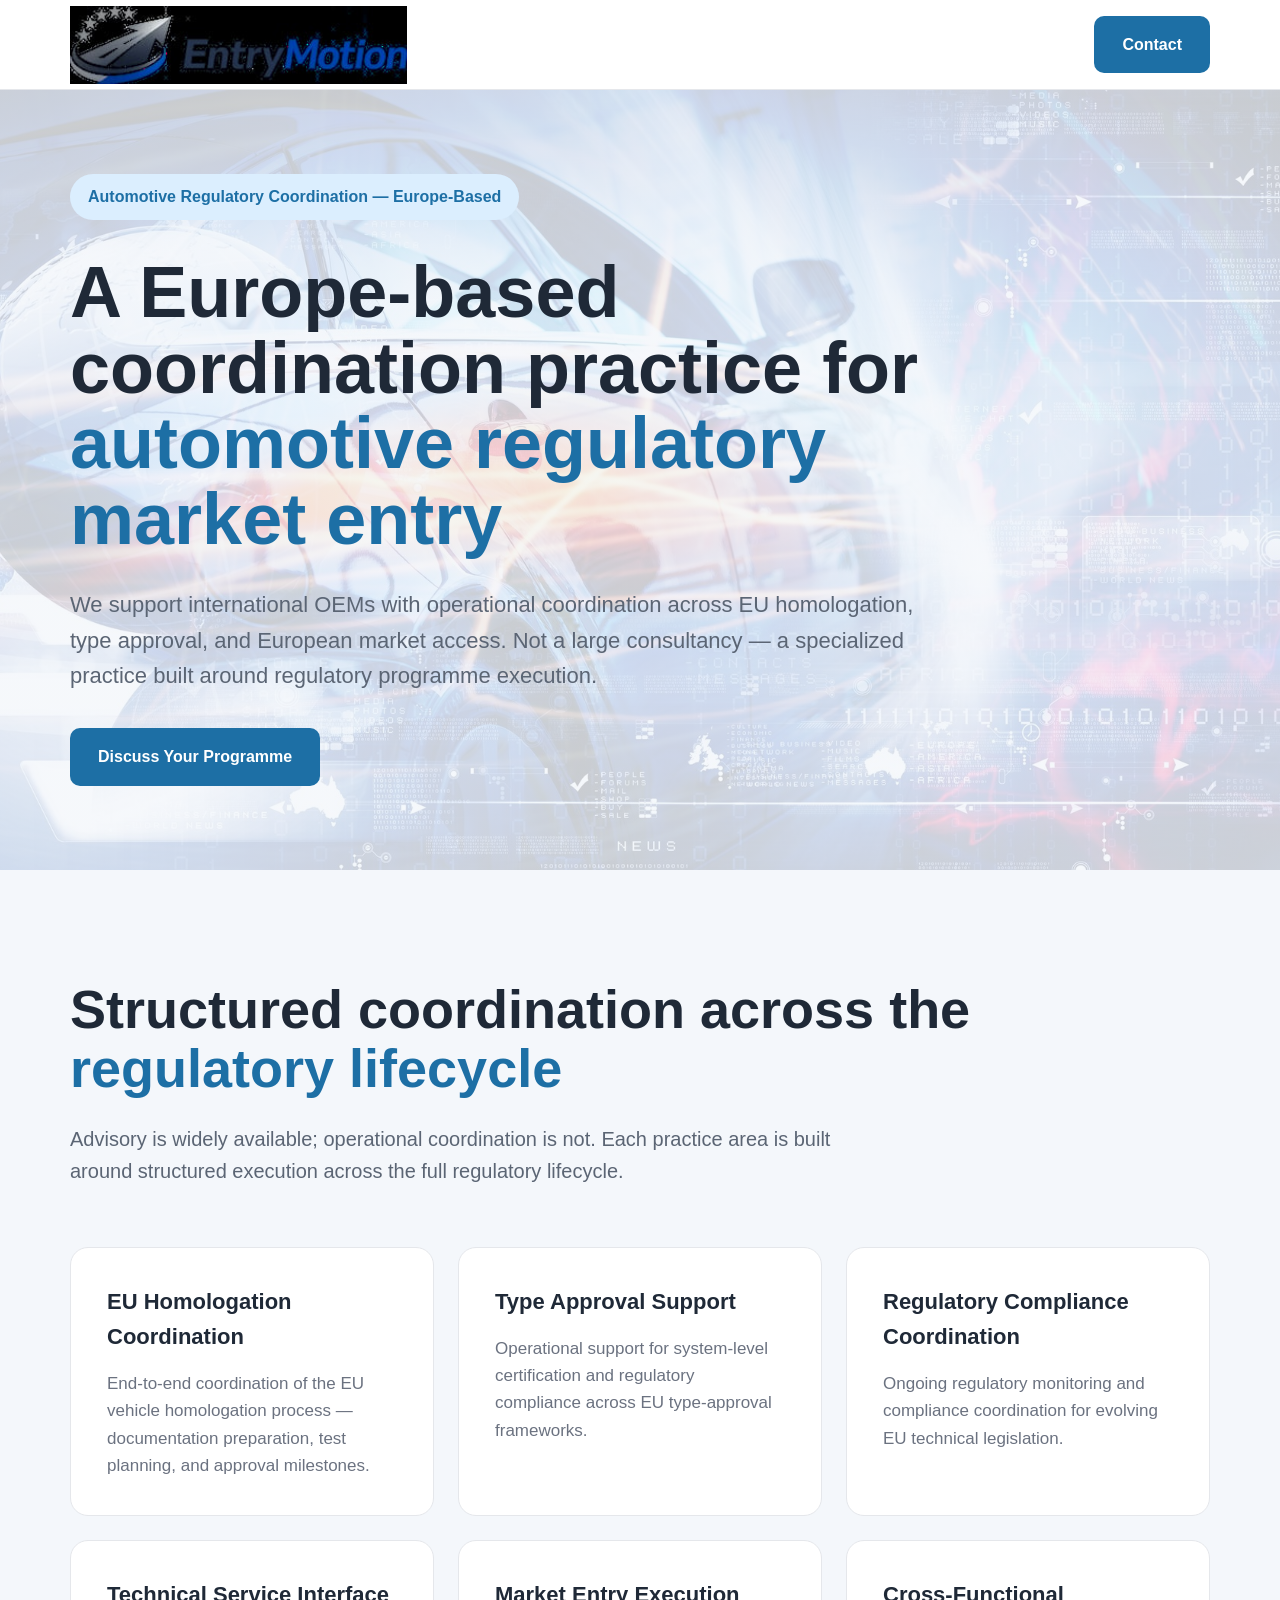
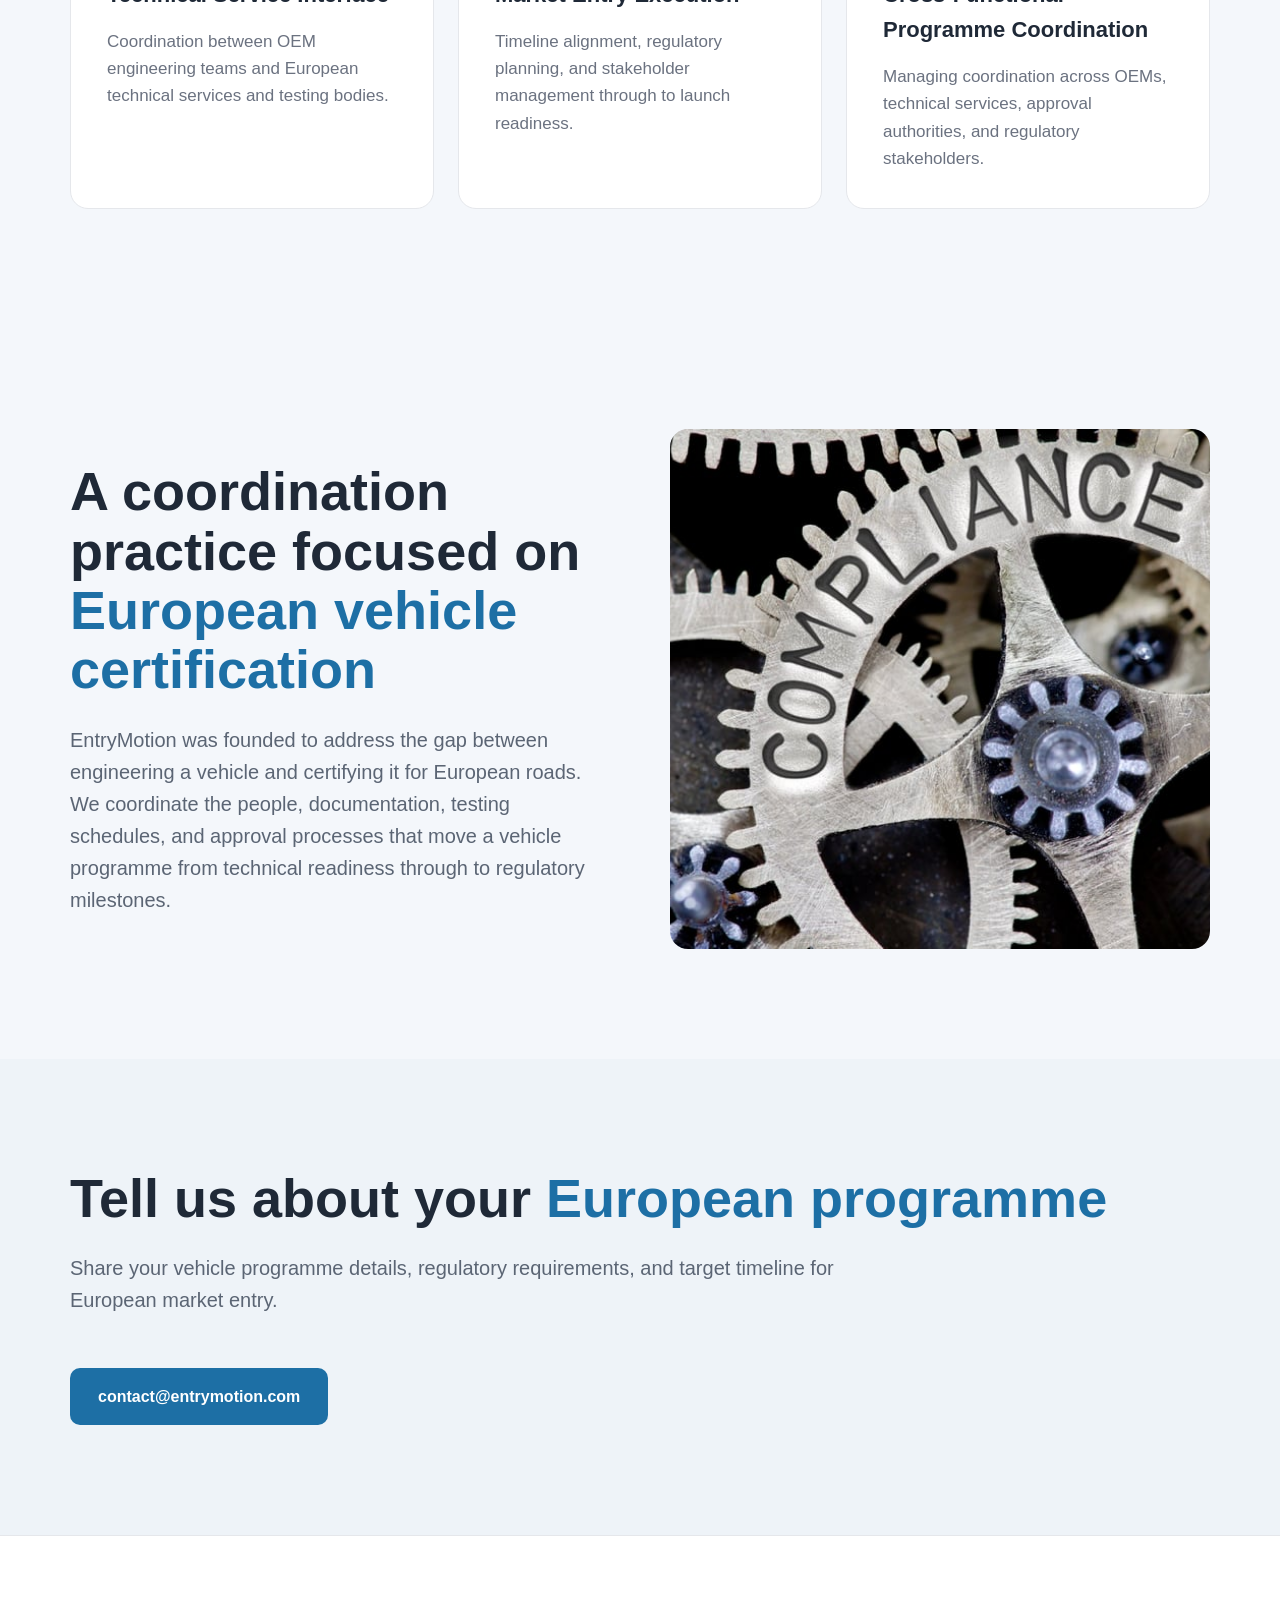
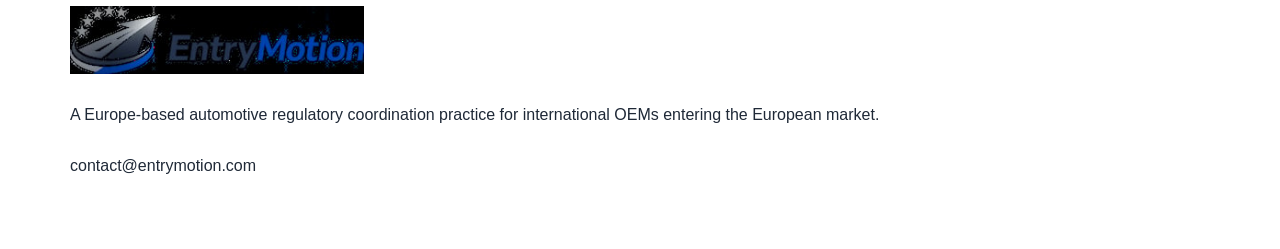
==== commit 73f90978: "Add files via upload" ====
--- a/index.html
+++ b/index.html
@@ -1,34 +1,237 @@
 <!DOCTYPE html>
-
-
-<html lang="en"><head><meta content="text/html; charset=utf-8" http-equiv="Content-Type"/><meta content="width=device-width, initial-scale=1" name="viewport"/><link as="image" href="entrymotion-logo.png" rel="preload"/><link as="image" href="hero-automotive.jpg" rel="preload"/><link as="image" href="regulatory-interface.jpg" rel="preload"/><title>EntryMotion — Automotive Regulatory Coordination for European Market Entry</title><meta content="A Europe-based automotive regulatory coordination practice. We support international OEMs with EU homologation, type approval, and operational market-entry execution." name="description"/><link href="https://fonts.googleapis.com/" rel="preconnect"/><link crossorigin="anonymous" href="https://fonts.gstatic.com/" rel="preconnect"/><link crossorigin="anonymous" href="main.css" rel="stylesheet"/><link href="fonts.css" rel="stylesheet"/>
-
-<meta content="index, follow" name="robots"/><link href="entrymotion-logo.png" rel="icon"/>
+<html lang="en">
+<head>
+<meta charset="UTF-8">
+<meta name="viewport" content="width=device-width, initial-scale=1.0">
+<title>EntryMotion</title>
 <style>
-header img[alt="EntryMotion"]{height:56px!important;width:auto!important;max-height:56px!important;object-fit:contain!important;}
-footer img[alt="EntryMotion"]{height:52px!important;width:auto!important;max-height:52px!important;object-fit:contain!important;}
-@media (max-width:560px){header img[alt="EntryMotion"]{height:44px!important;max-height:44px!important;} footer img[alt="EntryMotion"]{height:42px!important;max-height:42px!important;}}
-</style></head><body><div class="flex min-h-screen flex-col"><header class="sticky top-0 z-50 w-full border-b border-border/60 bg-white/80 backdrop-blur-2xl"><div class="container flex items-center justify-between h-16 sm:h-18"><a class="flex-shrink-0" data-discover="true" href="index.html"><img alt="EntryMotion" class="h-12 sm:h-14 w-auto" src="entrymotion-logo.png"/></a><nav class="hidden md:flex items-center gap-8"><a class="inline-flex items-center gap-2 rounded-lg bg-primary px-4 py-2 text-sm font-semibold text-primary-foreground shadow-sm shadow-primary/10 transition-all duration-300 hover:bg-primary/95 hover:shadow-md hover:shadow-primary/20" href="#contact">Discuss Your Programme</a></nav></div></header><main class="flex-1"><section class="relative overflow-hidden bg-gradient-to-b from-surface-0 via-surface-1 to-background"><div class="absolute inset-0"><img alt="" class="absolute inset-0 w-full h-full object-cover" src="hero-automotive.jpg"/><div class="absolute inset-0 bg-gradient-to-b from-white/70 via-white/60 to-background/95"></div><div class="absolute inset-0 bg-gradient-to-tr from-white/20 via-transparent to-primary/[0.04]"></div></div><div class="absolute top-0 right-0 w-[800px] h-[800px] rounded-full bg-[radial-gradient(circle,hsl(205,60%,55%,0.07),transparent_70%)] -translate-y-1/2 translate-x-1/4 pointer-events-none animate-glow-pulse"></div><div class="absolute bottom-0 left-0 w-[650px] h-[650px] rounded-full bg-[radial-gradient(circle,hsl(215,30%,55%,0.05),transparent_70%)] translate-y-1/4 -translate-x-1/4 pointer-events-none"></div><div class="absolute top-1/2 left-1/2 w-[550px] h-[550px] rounded-full bg-[radial-gradient(circle,hsl(205,45%,55%,0.04),transparent_65%)] -translate-x-1/2 -translate-y-1/2 pointer-events-none"></div><div class="absolute inset-0 tech-grid opacity-30"></div><div class="absolute inset-0 tech-diagonal opacity-20"></div><div class="absolute top-0 left-0 right-0 h-px bg-gradient-to-r from-transparent via-primary/10 to-transparent"></div><div class="container relative pt-28 pb-32 sm:pt-36 sm:pb-40 lg:pt-44 lg:pb-52"><div class="inline-flex items-center gap-2 rounded-full border border-primary/20 bg-primary/[0.04] backdrop-blur-sm px-5 py-2 text-xs font-semibold tracking-wide text-primary mb-10 animate-fade-in"><svg class="lucide lucide-globe w-3.5 h-3.5" fill="none" height="24" stroke="currentColor" stroke-linecap="round" stroke-linejoin="round" stroke-width="2" viewbox="0 0 24 24" width="24" xmlns="http://www.w3.org/2000/svg"><circle cx="12" cy="12" r="10"></circle><path d="M12 2a14.5 14.5 0 0 0 0 20 14.5 14.5 0 0 0 0-20"></path><path d="M2 12h20"></path></svg>Automotive Regulatory Coordination Practice — Europe-Based</div><h1 class="max-w-4xl text-4xl font-light tracking-tight text-foreground sm:text-5xl lg:text-6xl xl:text-7xl leading-tight animate-slide-up">A Europe-based coordination practice for <span class="font-semibold text-transparent bg-clip-text bg-gradient-to-r from-primary via-accent to-sky-600">automotive regulatory market entry</span></h1><p class="mt-8 max-w-2xl text-base sm:text-lg text-muted-foreground leading-relaxed animate-slide-up" style="animation-delay:0.15s;animation-fill-mode:both">We support international OEMs with operational coordination across EU homologation, type approval, and European market access. Not a large consultancy — a specialized practice built around regulatory programme execution.</p><div class="mt-12 flex flex-col sm:flex-row gap-4 animate-slide-up" style="animation-delay:0.3s;animation-fill-mode:both"><a class="group inline-flex items-center justify-center gap-2 rounded-lg bg-primary px-8 py-4 text-base font-semibold text-primary-foreground shadow-lg shadow-primary/10 transition-all duration-300 hover:bg-primary/95 hover:shadow-xl hover:shadow-primary/20 hover:-translate-y-0.5" href="#contact">Discuss Your Programme<svg class="lucide lucide-arrow-right w-5 h-5 transition-transform duration-300 group-hover:translate-x-1" fill="none" height="24" stroke="currentColor" stroke-linecap="round" stroke-linejoin="round" stroke-width="2" viewbox="0 0 24 24" width="24" xmlns="http://www.w3.org/2000/svg"><path d="M5 12h14"></path><path d="m12 5 7 7-7 7"></path></svg></a></div><div class="mt-16 grid grid-cols-1 sm:grid-cols-3 gap-8 sm:gap-10 pt-12 border-t border-border/60 animate-fade-in" style="animation-delay:0.5s;animation-fill-mode:both"><div class="flex items-start gap-4"><div class="flex-shrink-0 w-11 h-11 rounded-xl bg-primary/[0.08] flex items-center justify-center"><svg class="lucide lucide-shield w-5 h-5 text-primary" fill="none" height="24" stroke="currentColor" stroke-linecap="round" stroke-linejoin="round" stroke-width="2" viewbox="0 0 24 24" width="24" xmlns="http://www.w3.org/2000/svg"><path d="M20 13c0 5-3.5 7.5-7.66 8.95a1 1 0 0 1-.67-.01C7.5 20.5 4 18 4 13V6a1 1 0 0 1 1-1c2 0 4.5-1.2 6.24-2.72a1.17 1.17 0 0 1 1.52 0C14.51 3.81 17 5 19 5a1 1 0 0 1 1 1z"></path></svg></div><div><p class="text-sm font-semibold text-foreground">Homologation &amp; Type Approval</p><p class="text-sm text-muted-foreground mt-1.5 leading-relaxed">Working with EU vehicle certification frameworks and technical legislation on a daily basis</p></div></div><div class="flex items-start gap-4"><div class="flex-shrink-0 w-11 h-11 rounded-xl bg-primary/[0.08] flex items-center justify-center"><svg class="lucide lucide-cog w-5 h-5 text-primary" fill="none" height="24" stroke="currentColor" stroke-linecap="round" stroke-linejoin="round" stroke-width="2" viewbox="0 0 24 24" width="24" xmlns="http://www.w3.org/2000/svg"><path d="M12 20a8 8 0 1 0 0-16 8 8 0 0 0 0 16Z"></path><path d="M12 14a2 2 0 1 0 0-4 2 2 0 0 0 0 4Z"></path><path d="M12 2v2"></path><path d="M12 22v-2"></path><path d="m17 20.66-1-1.73"></path><path d="M11 10.27 7 3.34"></path><path d="m20.66 17-1.73-1"></path><path d="m3.34 7 1.73 1"></path><path d="M14 12h8"></path><path d="M2 12h2"></path><path d="m20.66 7-1.73 1"></path><path d="m3.34 17 1.73-1"></path><path d="m17 3.34-1 1.73"></path><path d="m11 13.73-4 6.93"></path></svg></div><div><p class="text-sm font-semibold text-foreground">Stakeholder Coordination</p><p class="text-sm text-muted-foreground mt-1.5 leading-relaxed">Coordinating across technical services, approval authorities, and OEM engineering organisations</p></div></div><div class="flex items-start gap-4"><div class="flex-shrink-0 w-11 h-11 rounded-xl bg-primary/[0.08] flex items-center justify-center"><svg class="lucide lucide-globe w-5 h-5 text-primary" fill="none" height="24" stroke="currentColor" stroke-linecap="round" stroke-linejoin="round" stroke-width="2" viewbox="0 0 24 24" width="24" xmlns="http://www.w3.org/2000/svg"><circle cx="12" cy="12" r="10"></circle><path d="M12 2a14.5 14.5 0 0 0 0 20 14.5 14.5 0 0 0 0-20"></path><path d="M2 12h20"></path></svg></div><div><p class="text-sm font-semibold text-foreground">Europe-Based Practice</p><p class="text-sm text-muted-foreground mt-1.5 leading-relaxed">Operating from within the European regulatory environment, not remotely from another continent</p></div></div></div></div><div class="absolute bottom-0 left-0 right-0 h-32 bg-gradient-to-t from-background to-transparent pointer-events-none"></div></section><section class="relative py-24 sm:py-32 lg:py-40 bg-surface-1"><div class="absolute top-0 right-0 w-[600px] h-[600px] rounded-full bg-[radial-gradient(circle,hsl(205,55%,55%,0.05),transparent_65%)] translate-x-1/3 -translate-y-1/4 pointer-events-none"></div><div class="absolute bottom-0 left-0 w-[500px] h-[500px] rounded-full bg-[radial-gradient(circle,hsl(215,30%,50%,0.04),transparent_65%)] -translate-x-1/4 translate-y-1/4 pointer-events-none"></div><div class="absolute left-1/2 top-0 bottom-0 w-px bg-gradient-to-b from-transparent via-primary/[0.06] to-transparent pointer-events-none"></div><div class="container relative"><div class="max-w-2xl mb-20"><p class="text-xs font-semibold uppercase tracking-[0.2em] text-primary mb-5">Practice Areas</p><h2 class="text-3xl font-light tracking-tight text-foreground sm:text-4xl lg:text-5xl leading-tight">Structured coordination across the <span class="font-medium text-transparent bg-clip-text bg-gradient-to-r from-primary via-accent to-sky-600">regulatory lifecycle</span></h2><p class="mt-5 text-muted-foreground text-base sm:text-lg max-w-xl leading-relaxed">Advisory is widely available; operational coordination is not. Each practice area is built around structured execution across the full regulatory lifecycle.</p></div><div class="grid grid-cols-1 md:grid-cols-2 lg:grid-cols-3 gap-6"><div class="group relative rounded-2xl border border-border/60 bg-white/70 backdrop-blur-sm p-8 sm:p-10 transition-all duration-500 hover:border-border hover:bg-white/90 hover:shadow-xl hover:shadow-black/[0.03] hover:-translate-y-0.5"><div class="absolute inset-0 rounded-2xl opacity-0 group-hover:opacity-100 transition-opacity duration-700 bg-gradient-to-br from-primary/[0.03] via-primary/[0.01] to-transparent pointer-events-none"></div><div class="absolute top-0 left-4 right-4 h-px bg-gradient-to-r from-transparent via-primary/0 to-transparent group-hover:via-primary/20 transition-all duration-500"></div><div class="relative"><div class="flex items-center gap-3 mb-5"><span class="text-xs font-semibold text-primary/40 font-mono tabular-nums tracking-wider">01</span><div class="h-px flex-1 bg-gradient-to-r from-primary/15 to-transparent"></div></div><h3 class="text-lg font-semibold text-foreground mb-4">EU Homologation Coordination</h3><p class="text-sm text-muted-foreground leading-relaxed">End-to-end coordination of the EU vehicle homologation process — documentation preparation, test planning, and approval milestones with European type-approval authorities.</p></div></div><div class="group relative rounded-2xl border border-border/60 bg-white/70 backdrop-blur-sm p-8 sm:p-10 transition-all duration-500 hover:border-border hover:bg-white/90 hover:shadow-xl hover:shadow-black/[0.03] hover:-translate-y-0.5"><div class="absolute inset-0 rounded-2xl opacity-0 group-hover:opacity-100 transition-opacity duration-700 bg-gradient-to-br from-primary/[0.03] via-primary/[0.01] to-transparent pointer-events-none"></div><div class="absolute top-0 left-4 right-4 h-px bg-gradient-to-r from-transparent via-primary/0 to-transparent group-hover:via-primary/20 transition-all duration-500"></div><div class="relative"><div class="flex items-center gap-3 mb-5"><span class="text-xs font-semibold text-primary/40 font-mono tabular-nums tracking-wider">02</span><div class="h-px flex-1 bg-gradient-to-r from-primary/15 to-transparent"></div></div><h3 class="text-lg font-semibold text-foreground mb-4">Type Approval Support</h3><p class="text-sm text-muted-foreground leading-relaxed">Operational support for system-level certification and regulatory compliance across EU type-approval frameworks.</p></div></div><div class="group relative rounded-2xl border border-border/60 bg-white/70 backdrop-blur-sm p-8 sm:p-10 transition-all duration-500 hover:border-border hover:bg-white/90 hover:shadow-xl hover:shadow-black/[0.03] hover:-translate-y-0.5"><div class="absolute inset-0 rounded-2xl opacity-0 group-hover:opacity-100 transition-opacity duration-700 bg-gradient-to-br from-primary/[0.03] via-primary/[0.01] to-transparent pointer-events-none"></div><div class="absolute top-0 left-4 right-4 h-px bg-gradient-to-r from-transparent via-primary/0 to-transparent group-hover:via-primary/20 transition-all duration-500"></div><div class="relative"><div class="flex items-center gap-3 mb-5"><span class="text-xs font-semibold text-primary/40 font-mono tabular-nums tracking-wider">03</span><div class="h-px flex-1 bg-gradient-to-r from-primary/15 to-transparent"></div></div><h3 class="text-lg font-semibold text-foreground mb-4">Regulatory Compliance Coordination</h3><p class="text-sm text-muted-foreground leading-relaxed">Ongoing regulatory monitoring and compliance coordination to keep vehicle programmes aligned with evolving EU technical legislation.</p></div></div><div class="group relative rounded-2xl border border-border/60 bg-white/70 backdrop-blur-sm p-8 sm:p-10 transition-all duration-500 hover:border-border hover:bg-white/90 hover:shadow-xl hover:shadow-black/[0.03] hover:-translate-y-0.5"><div class="absolute inset-0 rounded-2xl opacity-0 group-hover:opacity-100 transition-opacity duration-700 bg-gradient-to-br from-primary/[0.03] via-primary/[0.01] to-transparent pointer-events-none"></div><div class="absolute top-0 left-4 right-4 h-px bg-gradient-to-r from-transparent via-primary/0 to-transparent group-hover:via-primary/20 transition-all duration-500"></div><div class="relative"><div class="flex items-center gap-3 mb-5"><span class="text-xs font-semibold text-primary/40 font-mono tabular-nums tracking-wider">04</span><div class="h-px flex-1 bg-gradient-to-r from-primary/15 to-transparent"></div></div><h3 class="text-lg font-semibold text-foreground mb-4">Technical Service Interface</h3><p class="text-sm text-muted-foreground leading-relaxed">Serving as the coordination point between OEM engineering teams and European technical services, testing laboratories, and certification bodies.</p></div></div><div class="group relative rounded-2xl border border-border/60 bg-white/70 backdrop-blur-sm p-8 sm:p-10 transition-all duration-500 hover:border-border hover:bg-white/90 hover:shadow-xl hover:shadow-black/[0.03] hover:-translate-y-0.5"><div class="absolute inset-0 rounded-2xl opacity-0 group-hover:opacity-100 transition-opacity duration-700 bg-gradient-to-br from-primary/[0.03] via-primary/[0.01] to-transparent pointer-events-none"></div><div class="absolute top-0 left-4 right-4 h-px bg-gradient-to-r from-transparent via-primary/0 to-transparent group-hover:via-primary/20 transition-all duration-500"></div><div class="relative"><div class="flex items-center gap-3 mb-5"><span class="text-xs font-semibold text-primary/40 font-mono tabular-nums tracking-wider">05</span><div class="h-px flex-1 bg-gradient-to-r from-primary/15 to-transparent"></div></div><h3 class="text-lg font-semibold text-foreground mb-4">Market Entry Execution</h3><p class="text-sm text-muted-foreground leading-relaxed">Operational coordination for European market entry — timeline alignment, regulatory planning, and stakeholder management through to launch readiness.</p></div></div><div class="group relative rounded-2xl border border-border/60 bg-white/70 backdrop-blur-sm p-8 sm:p-10 transition-all duration-500 hover:border-border hover:bg-white/90 hover:shadow-xl hover:shadow-black/[0.03] hover:-translate-y-0.5"><div class="absolute inset-0 rounded-2xl opacity-0 group-hover:opacity-100 transition-opacity duration-700 bg-gradient-to-br from-primary/[0.03] via-primary/[0.01] to-transparent pointer-events-none"></div><div class="absolute top-0 left-4 right-4 h-px bg-gradient-to-r from-transparent via-primary/0 to-transparent group-hover:via-primary/20 transition-all duration-500"></div><div class="relative"><div class="flex items-center gap-3 mb-5"><span class="text-xs font-semibold text-primary/40 font-mono tabular-nums tracking-wider">06</span><div class="h-px flex-1 bg-gradient-to-r from-primary/15 to-transparent"></div></div><h3 class="text-lg font-semibold text-foreground mb-4">Cross-Functional Programme Coordination</h3><p class="text-sm text-muted-foreground leading-relaxed">Managing coordination across OEMs, technical services, approval authorities, and regulatory stakeholders to keep complex vehicle programmes on track.</p></div></div></div></div></section><section class="relative py-24 sm:py-32 lg:py-40 border-t border-border/60"><div class="absolute top-1/2 left-1/2 -translate-x-1/2 -translate-y-1/2 w-[700px] h-[700px] rounded-full bg-primary/[0.03] blur-3xl pointer-events-none"></div><div class="absolute top-0 right-0 w-[400px] h-[400px] rounded-full bg-[radial-gradient(circle,hsl(205,55%,55%,0.04),transparent_70%)] translate-x-1/3 pointer-events-none"></div><div class="absolute left-0 top-0 bottom-0 w-px bg-gradient-to-b from-transparent via-primary/[0.06] to-transparent pointer-events-none"></div><div class="container relative"><div class="grid grid-cols-1 lg:grid-cols-2 gap-16 lg:gap-24 items-center"><div><p class="text-xs font-semibold uppercase tracking-[0.2em] text-primary mb-5">About the Practice</p><h2 class="text-3xl font-light tracking-tight text-foreground sm:text-4xl lg:text-5xl leading-tight">A coordination practice focused on <span class="font-medium text-transparent bg-clip-text bg-gradient-to-r from-primary via-accent to-sky-600">European vehicle certification</span></h2><div class="mt-10 space-y-5"><p class="text-base text-muted-foreground leading-relaxed">EntryMotion was founded to address a specific gap facing international OEMs: the distance between engineering a vehicle and certifying it for European roads. We are not a large consultancy or a certification body — we are a specialized coordination practice, grounded in the operational reality of EU homologation and type approval.</p><p class="text-base text-muted-foreground leading-relaxed">Our work sits between regulatory strategy and its implementation. We coordinate the people, documentation, testing schedules, and approval processes that move a vehicle programme from technical readiness through the regulatory milestones — and we stay with the programme until those milestones are met.</p><p class="text-base text-muted-foreground leading-relaxed">From first-time market entrants to established manufacturers expanding their European footprint, we act as the local coordination interface between your engineering organization and Europe's regulatory framework.</p></div><div class="mt-10 flex flex-wrap gap-x-12 gap-y-6"><div><p class="text-2xl font-semibold text-foreground">Operational</p><p class="text-sm text-muted-foreground mt-1">Execution over presentation</p></div><div><p class="text-2xl font-semibold text-foreground">Specialized</p><p class="text-sm text-muted-foreground mt-1">Automotive regulation and type approval only</p></div><div><p class="text-2xl font-semibold text-foreground">Europe-Based</p><p class="text-sm text-muted-foreground mt-1">Operating within the regulatory environment</p></div></div></div><div class="relative aspect-[4/5] lg:aspect-auto lg:h-[560px] rounded-2xl bg-white border border-border/60 overflow-hidden shadow-lg shadow-black/[0.03]"><img alt="Precision engineering and regulatory coordination concept" class="absolute inset-0 w-full h-full object-cover opacity-30" src="regulatory-interface.jpg"/><div class="absolute inset-0 bg-[radial-gradient(ellipse_at_50%_50%,hsla(205,55%,50%,0.06),transparent)]"></div><div class="absolute inset-0 flex items-center justify-center"><div class="w-px h-3/4 bg-gradient-to-b from-transparent via-primary/[0.1] to-transparent"></div><div class="absolute left-0 right-0 mx-12 h-px bg-gradient-to-r from-transparent via-primary/[0.1] to-transparent"></div></div><div class="absolute bottom-0 left-0 right-0 p-8 bg-gradient-to-t from-white/95 via-white/60 to-transparent"><p class="text-xs font-semibold uppercase tracking-[0.15em] text-primary">Europe-Based Coordination</p><p class="text-sm text-muted-foreground mt-2 leading-relaxed">Operating at the interface between OEM engineering and European regulatory frameworks</p></div></div></div></div></section><section class="relative py-24 sm:py-32 lg:py-40 border-t border-border/60 bg-surface-1"><div class="absolute top-0 left-1/2 -translate-x-1/2 w-[600px] h-[400px] rounded-full bg-[radial-gradient(ellipse,hsl(205,55%,50%,0.04),transparent_70%)] pointer-events-none"></div><div class="absolute bottom-0 right-0 w-[500px] h-[500px] rounded-full bg-[radial-gradient(circle,hsl(215,30%,55%,0.04),transparent_70%)] translate-x-1/4 pointer-events-none"></div><div class="container relative"><div class="max-w-2xl mb-20"><p class="text-xs font-semibold uppercase tracking-[0.2em] text-primary mb-5">Why EntryMotion</p><h2 class="text-3xl font-light tracking-tight text-foreground sm:text-4xl lg:text-5xl leading-tight">Execution over <span class="font-medium text-transparent bg-clip-text bg-gradient-to-r from-primary via-accent to-sky-600">presentation</span></h2><p class="mt-5 text-muted-foreground text-base sm:text-lg max-w-xl leading-relaxed">Regulatory advisory is widely available. EntryMotion is built around operational coordination and follow-through — bridging the gap between regulatory strategy and its day-to-day implementation.</p></div><div class="grid grid-cols-1 md:grid-cols-3 gap-8"><div class="group relative rounded-2xl border border-border/60 bg-white/70 backdrop-blur-sm p-8 sm:p-10 transition-all duration-500 hover:border-border hover:bg-white/90 hover:shadow-xl hover:shadow-black/[0.03] hover:-translate-y-0.5"><div class="absolute top-0 left-6 right-6 h-px bg-gradient-to-r from-transparent via-primary/0 to-transparent group-hover:via-primary/15 transition-all duration-500"></div><span class="inline-block text-[10px] font-semibold uppercase tracking-[0.15em] text-primary/60 mb-5">Focused</span><h3 class="text-xl font-semibold text-foreground mb-4">Automotive, Exclusively</h3><p class="text-sm text-muted-foreground leading-relaxed">We do not diversify into aerospace, medical devices, or general compliance consulting. Our practice is dedicated to vehicle regulation and type approval — and the domain depth that comes from that focus informs every engagement.</p></div><div class="group relative rounded-2xl border border-border/60 bg-white/70 backdrop-blur-sm p-8 sm:p-10 transition-all duration-500 hover:border-border hover:bg-white/90 hover:shadow-xl hover:shadow-black/[0.03] hover:-translate-y-0.5"><div class="absolute top-0 left-6 right-6 h-px bg-gradient-to-r from-transparent via-primary/0 to-transparent group-hover:via-primary/15 transition-all duration-500"></div><span class="inline-block text-[10px] font-semibold uppercase tracking-[0.15em] text-primary/60 mb-5">Present</span><h3 class="text-xl font-semibold text-foreground mb-4">On the Ground in Europe</h3><p class="text-sm text-muted-foreground leading-relaxed">Based in Europe, operating within the EU regulatory and technical service environment. We bridge time zones, languages, and institutional context in ways that remote-only coordination arrangements cannot replicate.</p></div><div class="group relative rounded-2xl border border-border/60 bg-white/70 backdrop-blur-sm p-8 sm:p-10 transition-all duration-500 hover:border-border hover:bg-white/90 hover:shadow-xl hover:shadow-black/[0.03] hover:-translate-y-0.5"><div class="absolute top-0 left-6 right-6 h-px bg-gradient-to-r from-transparent via-primary/0 to-transparent group-hover:via-primary/15 transition-all duration-500"></div><span class="inline-block text-[10px] font-semibold uppercase tracking-[0.15em] text-primary/60 mb-5">Operational</span><h3 class="text-xl font-semibold text-foreground mb-4">Execution, Not Presentation</h3><p class="text-sm text-muted-foreground leading-relaxed">We manage documentation workflows, coordinate testing schedules, align stakeholders across organizations, and track programmes through regulatory milestones — not just the strategy and presentation phase.</p></div></div></div></section><section class="relative py-24 sm:py-32 lg:py-40 border-t border-border/60" id="contact"><div class="absolute top-1/2 right-0 w-[500px] h-[500px] rounded-full bg-[radial-gradient(circle,hsl(205,55%,55%,0.05),transparent_70%)] translate-x-1/3 pointer-events-none"></div><div class="container relative"><div class="grid grid-cols-1 lg:grid-cols-2 gap-16 lg:gap-24"><div><p class="text-xs font-semibold uppercase tracking-[0.2em] text-primary mb-5">Start a Conversation</p><h2 class="text-3xl font-light tracking-tight text-foreground sm:text-4xl lg:text-5xl leading-tight">Tell us about your <span class="font-medium text-transparent bg-clip-text bg-gradient-to-r from-primary via-accent to-sky-600">European programme</span></h2><p class="mt-6 text-base text-muted-foreground leading-relaxed max-w-md">Share your vehicle programme details, regulatory requirements, and target timeline for European market entry. We will review and respond to discuss whether our practice is a fit for your coordination needs.</p><a class="mt-6 inline-flex items-center gap-2 text-sm font-medium text-muted-foreground hover:text-primary transition-colors duration-200" href="mailto:contact@entrymotion.com"><svg class="lucide lucide-mail w-4 h-4" fill="none" height="24" stroke="currentColor" stroke-linecap="round" stroke-linejoin="round" stroke-width="2" viewbox="0 0 24 24" width="24" xmlns="http://www.w3.org/2000/svg"><rect height="16" rx="2" width="20" x="2" y="4"></rect><path d="m22 7-8.97 5.7a1.94 1.94 0 0 1-2.06 0L2 7"></path></svg>contact@entrymotion.com</a></div><form action="mailto:contact@entrymotion.com" class="space-y-5" enctype="text/plain" id="contact-form" method="post"><div class="grid grid-cols-1 sm:grid-cols-2 gap-5"><div><label class="block text-sm font-medium text-foreground mb-2" for="name">Name</label><input class="w-full rounded-lg border border-border bg-white/80 px-4 py-3 text-sm text-foreground placeholder:text-muted-foreground/60 focus:outline-none focus:ring-2 focus:ring-primary/30 focus:border-primary/40 focus:bg-white transition-all duration-200" id="name" name="name" placeholder="Full name" required="" type="text"/></div><div><label class="block text-sm font-medium text-foreground mb-2" for="email">Email</label><input class="w-full rounded-lg border border-border bg-white/80 px-4 py-3 text-sm text-foreground placeholder:text-muted-foreground/60 focus:outline-none focus:ring-2 focus:ring-primary/30 focus:border-primary/40 focus:bg-white transition-all duration-200" id="email" name="email" placeholder="you@company.com" required="" type="email"/></div></div><div><label class="block text-sm font-medium text-foreground mb-2" for="company">Company</label><input class="w-full rounded-lg border border-border bg-white/80 px-4 py-3 text-sm text-foreground placeholder:text-muted-foreground/60 focus:outline-none focus:ring-2 focus:ring-primary/30 focus:border-primary/40 focus:bg-white transition-all duration-200" id="company" name="company" placeholder="Your organization" required="" type="text"/></div><div><label class="block text-sm font-medium text-foreground mb-2" for="service_interest">Area of Interest</label><select class="w-full rounded-lg border border-border bg-white/80 px-4 py-3 text-sm text-foreground focus:outline-none focus:ring-2 focus:ring-primary/30 focus:border-primary/40 focus:bg-white transition-all duration-200 appearance-none" id="service_interest" name="service_interest" required=""><option disabled="" selected="" value="">Select a practice area</option><option value="EU Homologation Coordination">EU Homologation Coordination</option><option value="Type Approval Support">Type Approval Support</option><option value="Regulatory Compliance Coordination">Regulatory Compliance Coordination</option><option value="Technical Service Interface">Technical Service Interface</option><option value="Market Entry Execution">Market Entry Execution</option><option value="Multiple / General Inquiry">Multiple / General Inquiry</option></select></div><div><label class="block text-sm font-medium text-foreground mb-2" for="message">About your programme</label><textarea class="w-full rounded-lg border border-border bg-white/80 px-4 py-3 text-sm text-foreground placeholder:text-muted-foreground/60 focus:outline-none focus:ring-2 focus:ring-primary/30 focus:border-primary/40 focus:bg-white transition-all duration-200 resize-none" id="message" name="message" placeholder="Describe your vehicle programme, its regulatory status, and your target timeline for European market entry." required="" rows="4"></textarea></div><button class="group w-full inline-flex items-center justify-center gap-2 rounded-lg bg-primary px-8 py-4 text-base font-semibold text-primary-foreground shadow-md shadow-primary/10 transition-all duration-300 hover:bg-primary/95 hover:shadow-lg hover:shadow-primary/20 disabled:opacity-50 disabled:cursor-not-allowed" type="submit">Send Inquiry<svg class="lucide lucide-arrow-right w-5 h-5 transition-transform duration-300 group-hover:translate-x-1" fill="none" height="24" stroke="currentColor" stroke-linecap="round" stroke-linejoin="round" stroke-width="2" viewbox="0 0 24 24" width="24" xmlns="http://www.w3.org/2000/svg"><path d="M5 12h14"></path><path d="m12 5 7 7-7 7"></path></svg></button></form></div></div></section></main><footer class="border-t border-border/60 bg-surface-1"><div class="container py-16 lg:py-24"><div class="flex flex-col lg:flex-row items-start lg:items-center justify-between gap-10"><div><a class="inline-block" href="#"><img alt="EntryMotion" class="h-12 w-auto" src="entrymotion-logo.png"/></a><p class="mt-4 text-sm text-muted-foreground max-w-xs leading-relaxed">A Europe-based automotive regulatory coordination practice. We work exclusively on vehicle certification, type approval, and European market access for international OEMs.</p><a class="mt-3 inline-flex items-center gap-2 text-sm text-muted-foreground hover:text-primary transition-colors duration-200" href="mailto:contact@entrymotion.com"><svg class="lucide lucide-mail w-4 h-4" fill="none" height="24" stroke="currentColor" stroke-linecap="round" stroke-linejoin="round" stroke-width="2" viewbox="0 0 24 24" width="24" xmlns="http://www.w3.org/2000/svg"><rect height="16" rx="2" width="20" x="2" y="4"></rect><path d="m22 7-8.97 5.7a1.94 1.94 0 0 1-2.06 0L2 7"></path></svg>contact@entrymotion.com</a></div><div><p class="text-sm text-muted-foreground mb-5 leading-relaxed max-w-xs">Ready to discuss your European market-entry requirements?</p><a class="group inline-flex items-center gap-2 rounded-lg bg-primary px-4 py-2.5 text-sm font-semibold text-primary-foreground shadow-sm shadow-primary/10 transition-all duration-200 hover:bg-primary/95 hover:shadow-md hover:shadow-primary/20" href="#contact">Discuss Your Programme<svg class="lucide lucide-arrow-right w-4 h-4 transition-transform duration-300 group-hover:translate-x-1" fill="none" height="24" stroke="currentColor" stroke-linecap="round" stroke-linejoin="round" stroke-width="2" viewbox="0 0 24 24" width="24" xmlns="http://www.w3.org/2000/svg"><path d="M5 12h14"></path><path d="m12 5 7 7-7 7"></path></svg></a></div></div><div class="mt-16 pt-8 border-t border-border/60 flex flex-col sm:flex-row items-center justify-between gap-4"><p class="text-xs text-muted-foreground">© 2026 EntryMotion. All rights reserved.</p><p class="text-xs text-muted-foreground">Automotive Regulatory Coordination — Europe-Based</p></div></div></footer></div><script>
-(function () {
-  var form = document.getElementById('contact-form');
-  if (form) {
-    form.addEventListener('submit', function (event) {
-      event.preventDefault();
-      var data = new FormData(form);
-      var name = data.get('name') || '';
-      var email = data.get('email') || '';
-      var company = data.get('company') || '';
-      var area = data.get('service_interest') || '';
-      var message = data.get('message') || '';
-      var subject = encodeURIComponent('EntryMotion inquiry' + (company ? ' — ' + company : ''));
-      var body = encodeURIComponent('Name: ' + name + '
-Email: ' + email + '
-Company: ' + company + '
-Area of interest: ' + area + '
-
-' + message);
-      window.location.href = 'mailto:contact@entrymotion.com?subject=' + subject + '&body=' + body;
-    });
-  }
-})();
-</script></body></html>+*{margin:0;padding:0;box-sizing:border-box}
+body{
+font-family:Arial,sans-serif;
+background:#f4f7fb;
+color:#1f2937;
+line-height:1.6
+}
+.nav{
+height:90px;
+display:flex;
+align-items:center;
+justify-content:space-between;
+padding:0 70px;
+background:rgba(255,255,255,.95);
+border-bottom:1px solid #e5e7eb;
+position:sticky;
+top:0;
+z-index:10
+}
+.logo img{
+height:78px;
+width:auto;
+display:block
+}
+.btn{
+background:#1d6fa5;
+color:#fff;
+padding:16px 28px;
+border-radius:10px;
+text-decoration:none;
+font-weight:bold;
+display:inline-block
+}
+.hero{
+min-height:780px;
+display:flex;
+align-items:center;
+padding:0 70px;
+background:
+linear-gradient(rgba(244,247,251,.82),rgba(244,247,251,.82)),
+url("hero-automotive.jpg");
+background-size:cover;
+background-position:center
+}
+.hero-content{
+max-width:850px
+}
+.badge{
+display:inline-block;
+padding:10px 18px;
+background:#dbeefe;
+color:#1d6fa5;
+border-radius:999px;
+font-weight:bold;
+margin-bottom:35px
+}
+.hero h1{
+font-size:72px;
+line-height:1.05;
+margin-bottom:30px
+}
+.hero h1 span{
+color:#1d6fa5
+}
+.hero p{
+font-size:22px;
+color:#5b6574;
+margin-bottom:35px
+}
+.section{
+padding:110px 70px
+}
+.section-title{
+font-size:54px;
+margin-bottom:24px;
+line-height:1.1
+}
+.section-title span{
+color:#1d6fa5
+}
+.section-text{
+font-size:20px;
+max-width:820px;
+color:#5b6574
+}
+.cards{
+display:grid;
+grid-template-columns:repeat(3,1fr);
+gap:24px;
+margin-top:60px
+}
+.card{
+background:white;
+padding:36px;
+border-radius:18px;
+border:1px solid #e5e7eb
+}
+.card h3{
+font-size:22px;
+margin-bottom:16px
+}
+.card p{
+color:#6b7280;
+font-size:17px
+}
+.about{
+display:grid;
+grid-template-columns:1fr 1fr;
+gap:60px;
+align-items:center
+}
+.about-image{
+height:520px;
+border-radius:18px;
+overflow:hidden;
+background:url("regulatory-interface.jpg");
+background-size:cover;
+background-position:center
+}
+.contact{
+background:#eef3f8
+}
+.footer{
+padding:70px;
+background:white;
+border-top:1px solid #e5e7eb
+}
+.footer img{
+height:68px;
+margin-bottom:20px
+}
+@media(max-width:900px){
+.cards,.about{
+grid-template-columns:1fr
+}
+.hero h1{
+font-size:48px
+}
+.nav,.hero,.section,.footer{
+padding-left:24px;
+padding-right:24px
+}
+.logo img{
+height:60px
+}
+}
+</style>
+</head>
+<body>
+
+<header class="nav">
+<div class="logo">
+<img src="entrymotion-logo.png" alt="EntryMotion">
+</div>
+<a href="mailto:contact@entrymotion.com" class="btn">Contact</a>
+</header>
+
+<section class="hero">
+<div class="hero-content">
+<div class="badge">Automotive Regulatory Coordination — Europe-Based</div>
+<h1>A Europe-based coordination practice for <span>automotive regulatory market entry</span></h1>
+<p>We support international OEMs with operational coordination across EU homologation, type approval, and European market access. Not a large consultancy — a specialized practice built around regulatory programme execution.</p>
+<a href="mailto:contact@entrymotion.com" class="btn">Discuss Your Programme</a>
+</div>
+</section>
+
+<section class="section">
+<h2 class="section-title">Structured coordination across the <span>regulatory lifecycle</span></h2>
+<p class="section-text">Advisory is widely available; operational coordination is not. Each practice area is built around structured execution across the full regulatory lifecycle.</p>
+
+<div class="cards">
+<div class="card">
+<h3>EU Homologation Coordination</h3>
+<p>End-to-end coordination of the EU vehicle homologation process — documentation preparation, test planning, and approval milestones.</p>
+</div>
+
+<div class="card">
+<h3>Type Approval Support</h3>
+<p>Operational support for system-level certification and regulatory compliance across EU type-approval frameworks.</p>
+</div>
+
+<div class="card">
+<h3>Regulatory Compliance Coordination</h3>
+<p>Ongoing regulatory monitoring and compliance coordination for evolving EU technical legislation.</p>
+</div>
+
+<div class="card">
+<h3>Technical Service Interface</h3>
+<p>Coordination between OEM engineering teams and European technical services and testing bodies.</p>
+</div>
+
+<div class="card">
+<h3>Market Entry Execution</h3>
+<p>Timeline alignment, regulatory planning, and stakeholder management through to launch readiness.</p>
+</div>
+
+<div class="card">
+<h3>Cross-Functional Programme Coordination</h3>
+<p>Managing coordination across OEMs, technical services, approval authorities, and regulatory stakeholders.</p>
+</div>
+</div>
+</section>
+
+<section class="section">
+<div class="about">
+<div>
+<h2 class="section-title">A coordination practice focused on <span>European vehicle certification</span></h2>
+<p class="section-text">EntryMotion was founded to address the gap between engineering a vehicle and certifying it for European roads. We coordinate the people, documentation, testing schedules, and approval processes that move a vehicle programme from technical readiness through to regulatory milestones.</p>
+</div>
+
+<div class="about-image"></div>
+</div>
+</section>
+
+<section class="section contact">
+<h2 class="section-title">Tell us about your <span>European programme</span></h2>
+<p class="section-text">Share your vehicle programme details, regulatory requirements, and target timeline for European market entry.</p>
+<br><br>
+<a href="mailto:contact@entrymotion.com" class="btn">contact@entrymotion.com</a>
+</section>
+
+<footer class="footer">
+<img src="entrymotion-logo.png" alt="EntryMotion">
+<p>A Europe-based automotive regulatory coordination practice for international OEMs entering the European market.</p>
+<br>
+<p>contact@entrymotion.com</p>
+</footer>
+
+</body>
+</html>
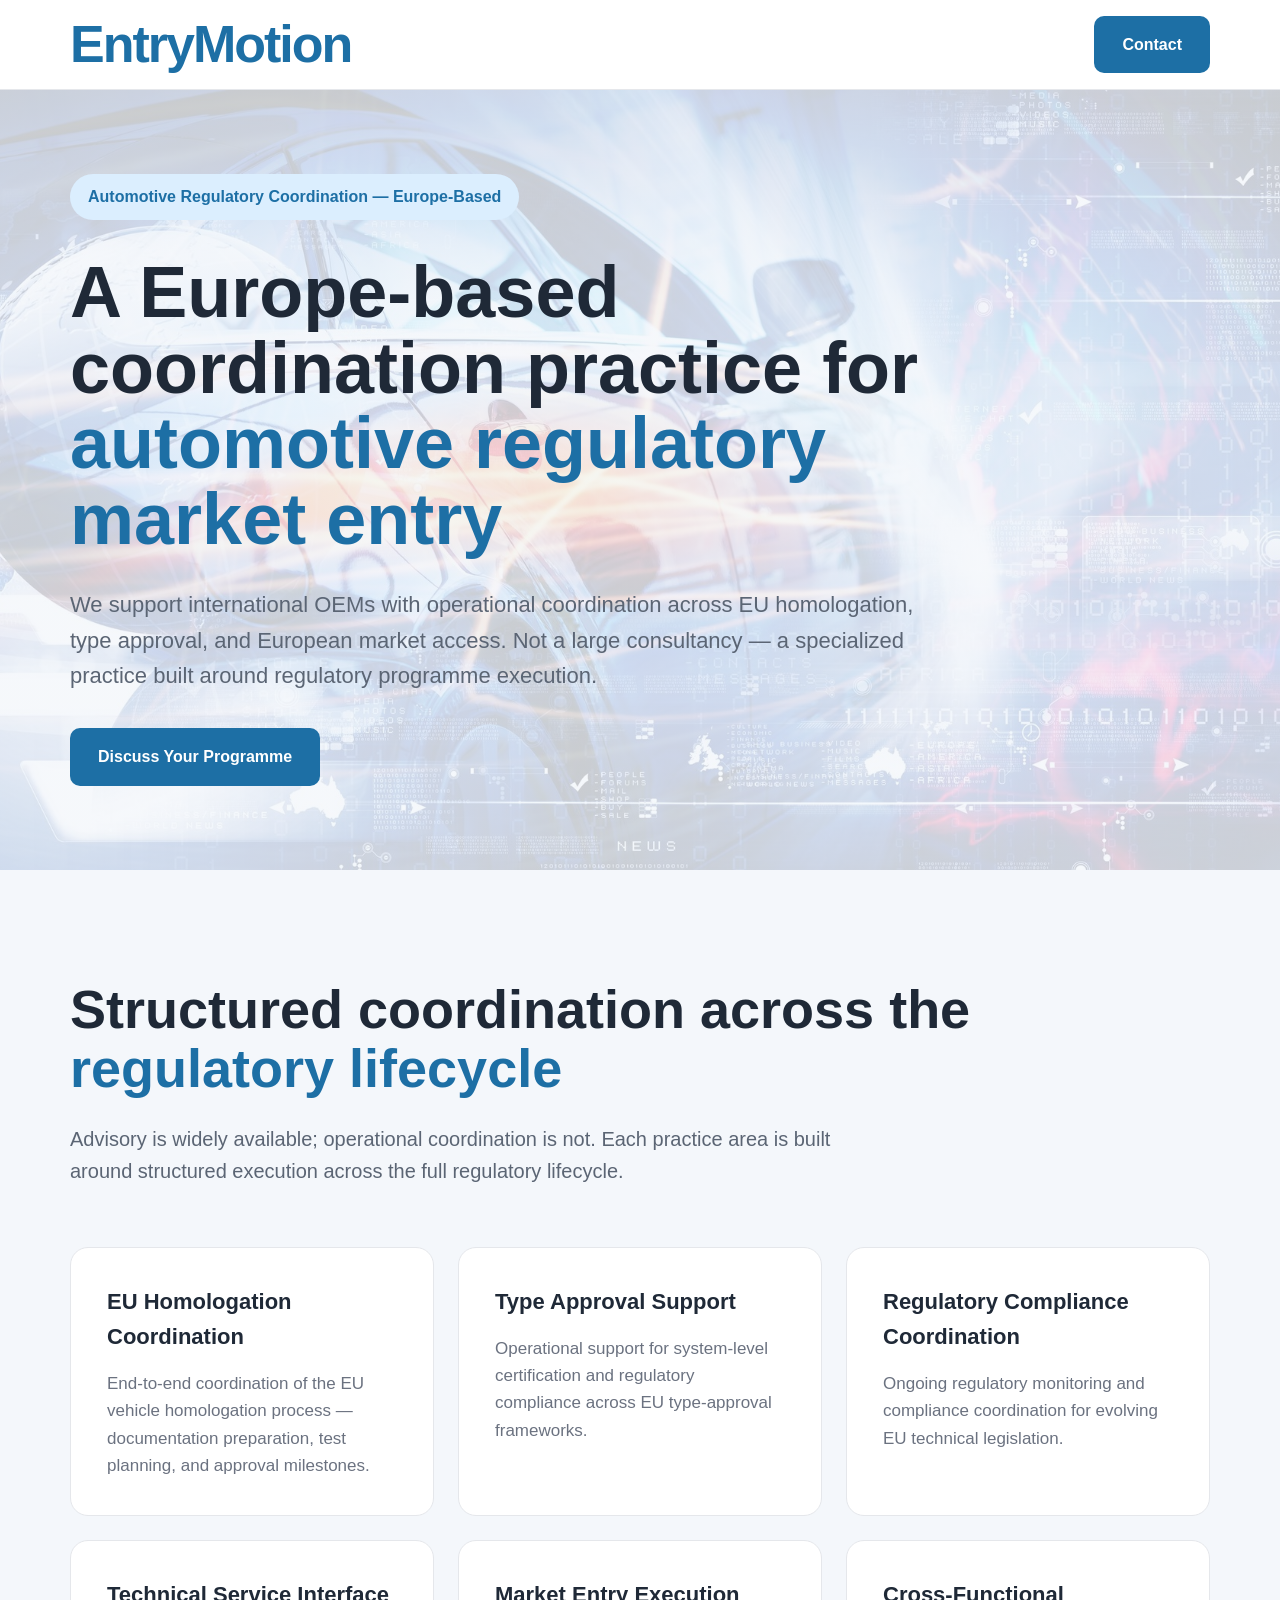
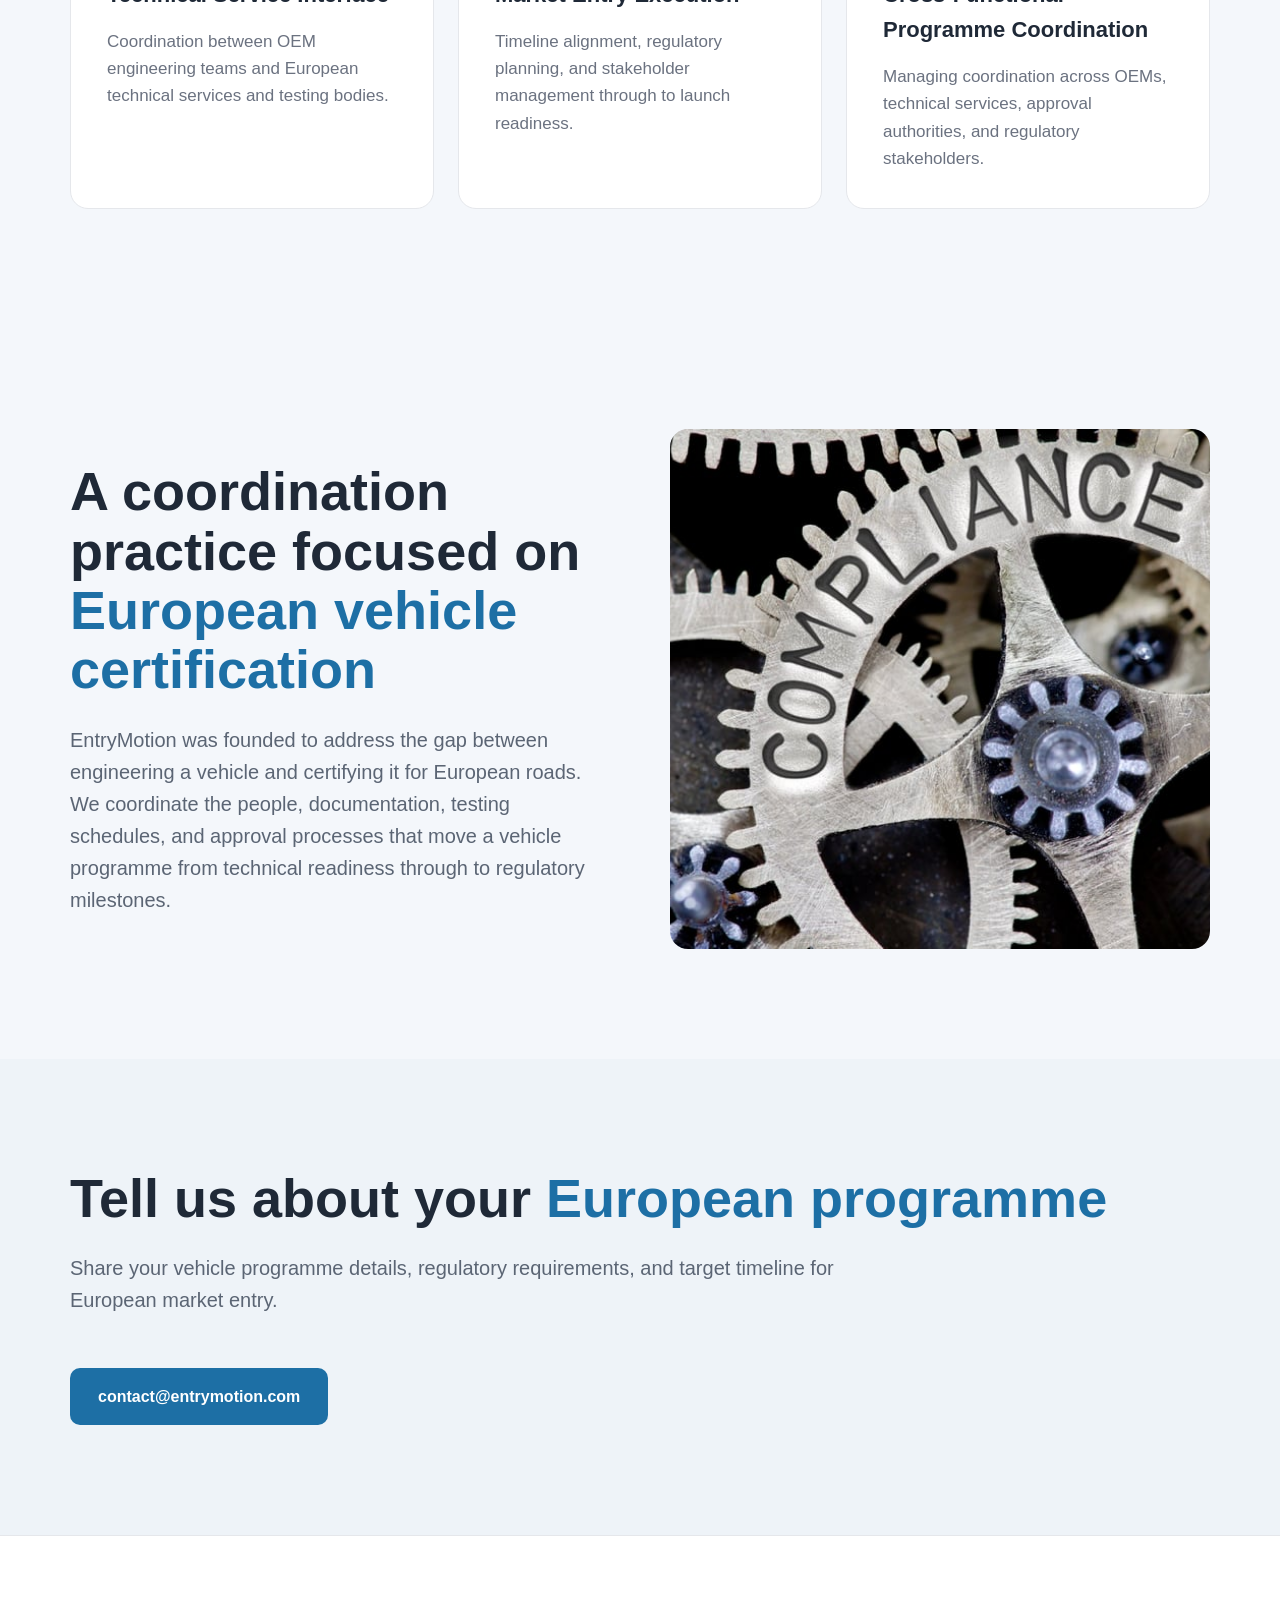
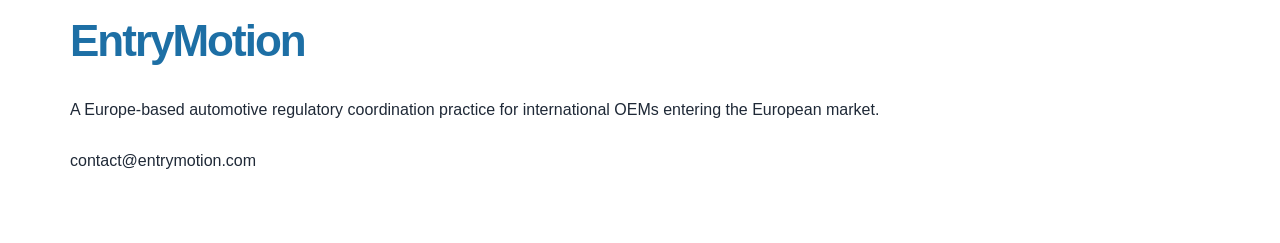
==== commit bcc966bf: "Add files via upload" ====
--- a/index.html
+++ b/index.html
@@ -24,10 +24,11 @@
 top:0;
 z-index:10
 }
-.logo img{
-height:78px;
-width:auto;
-display:block
+.text-logo{
+font-size:52px;
+font-weight:800;
+letter-spacing:-2px;
+color:#1d6fa5;
 }
 .btn{
 background:#1d6fa5;
@@ -132,9 +133,9 @@
 background:white;
 border-top:1px solid #e5e7eb
 }
-.footer img{
-height:68px;
-margin-bottom:20px
+.footer .text-logo{
+font-size:44px;
+margin-bottom:20px;
 }
 @media(max-width:900px){
 .cards,.about{
@@ -147,8 +148,8 @@
 padding-left:24px;
 padding-right:24px
 }
-.logo img{
-height:60px
+.text-logo{
+font-size:40px
 }
 }
 </style>
@@ -156,9 +157,7 @@
 <body>
 
 <header class="nav">
-<div class="logo">
-<img src="entrymotion-logo.png" alt="EntryMotion">
-</div>
+<div class="text-logo">EntryMotion</div>
 <a href="mailto:contact@entrymotion.com" class="btn">Contact</a>
 </header>
 
@@ -227,7 +226,7 @@
 </section>
 
 <footer class="footer">
-<img src="entrymotion-logo.png" alt="EntryMotion">
+<div class="text-logo">EntryMotion</div>
 <p>A Europe-based automotive regulatory coordination practice for international OEMs entering the European market.</p>
 <br>
 <p>contact@entrymotion.com</p>
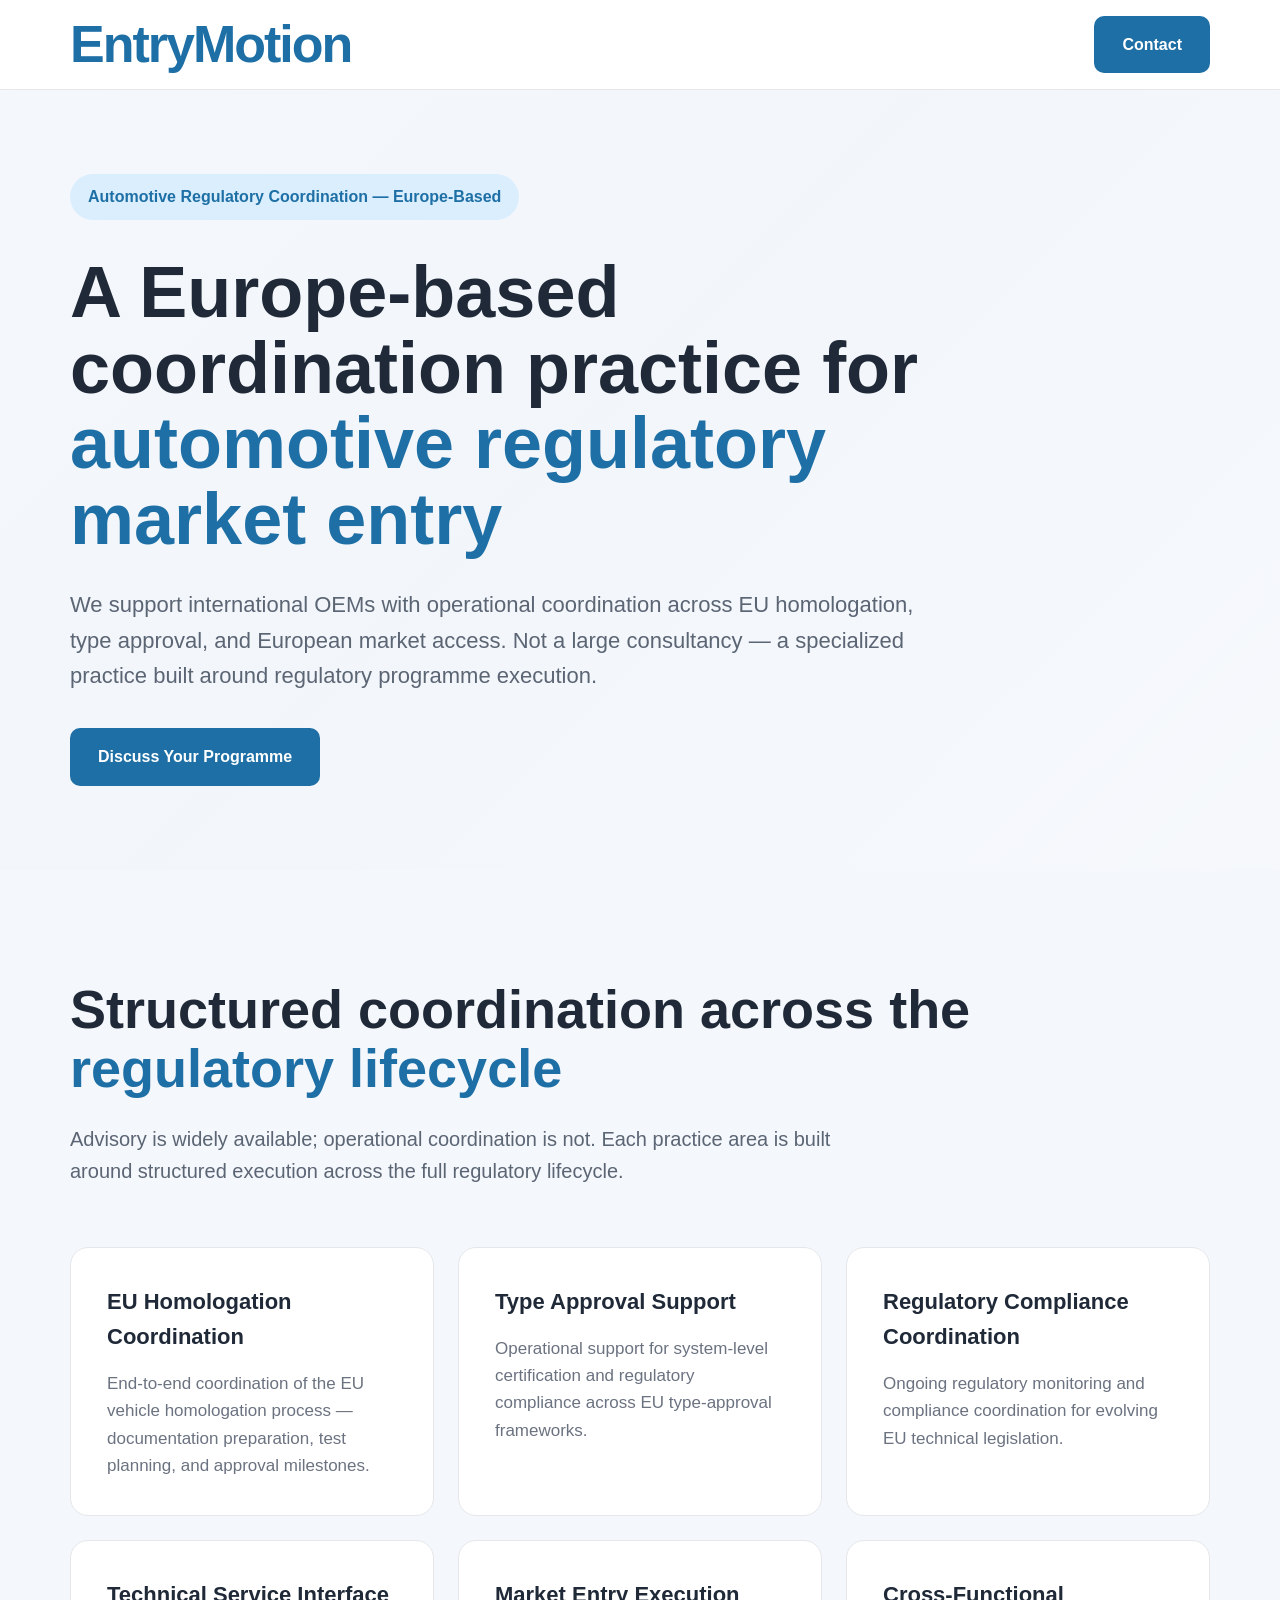
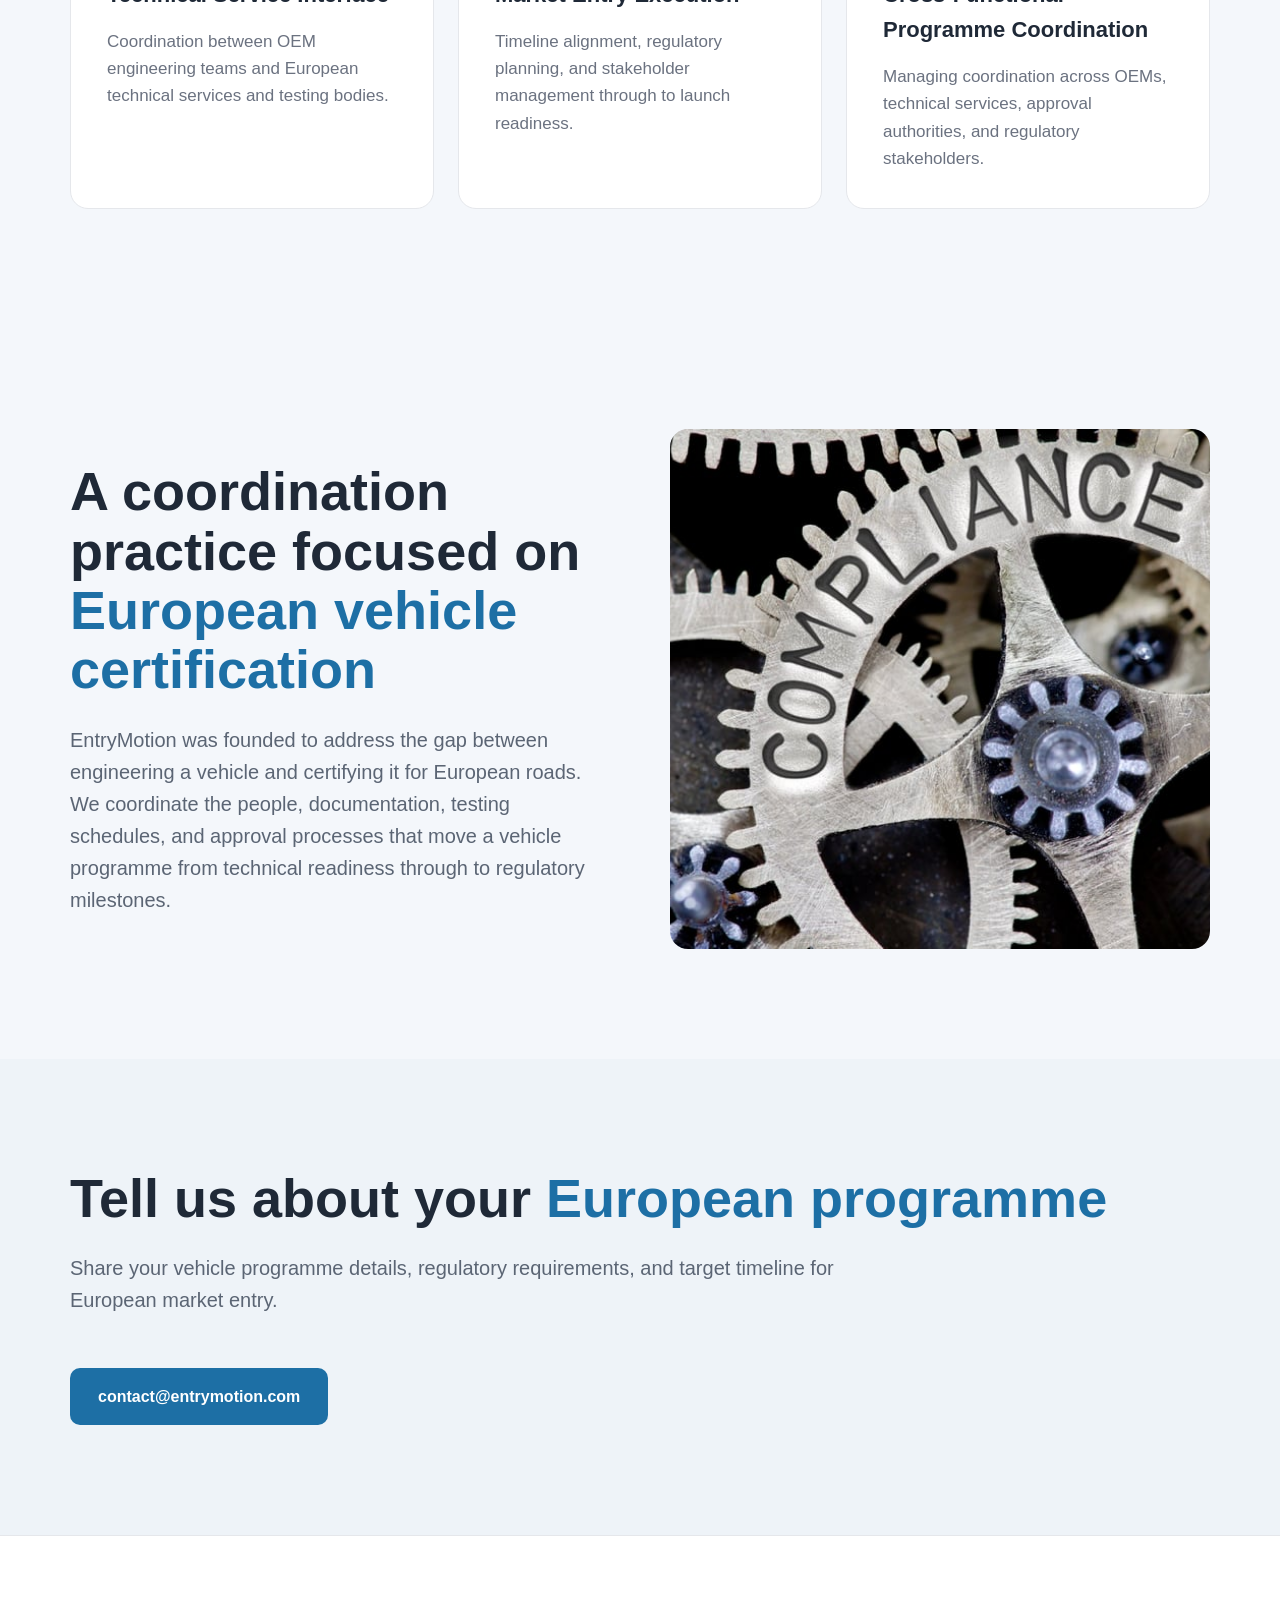
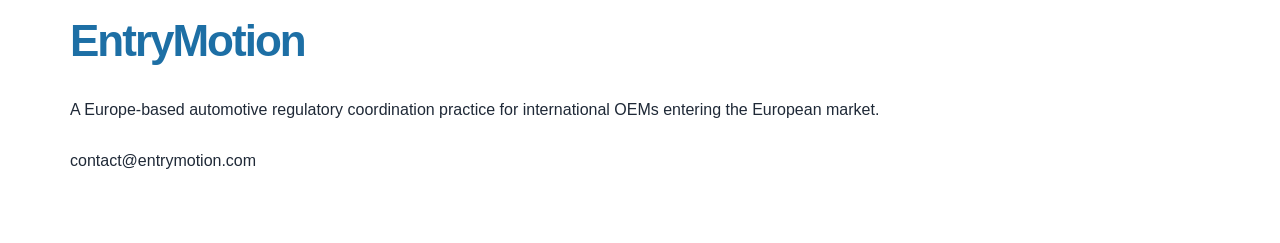
==== commit ae821bef: "Update index.html" ====
--- a/index.html
+++ b/index.html
@@ -46,7 +46,7 @@
 padding:0 70px;
 background:
 linear-gradient(rgba(244,247,251,.82),rgba(244,247,251,.82)),
-url("hero-automotive.jpg");
+linear-gradient(135deg, #f4f7fb 0%, #eaf2f8 45%, #ffffff 100%);
 background-size:cover;
 background-position:center
 }
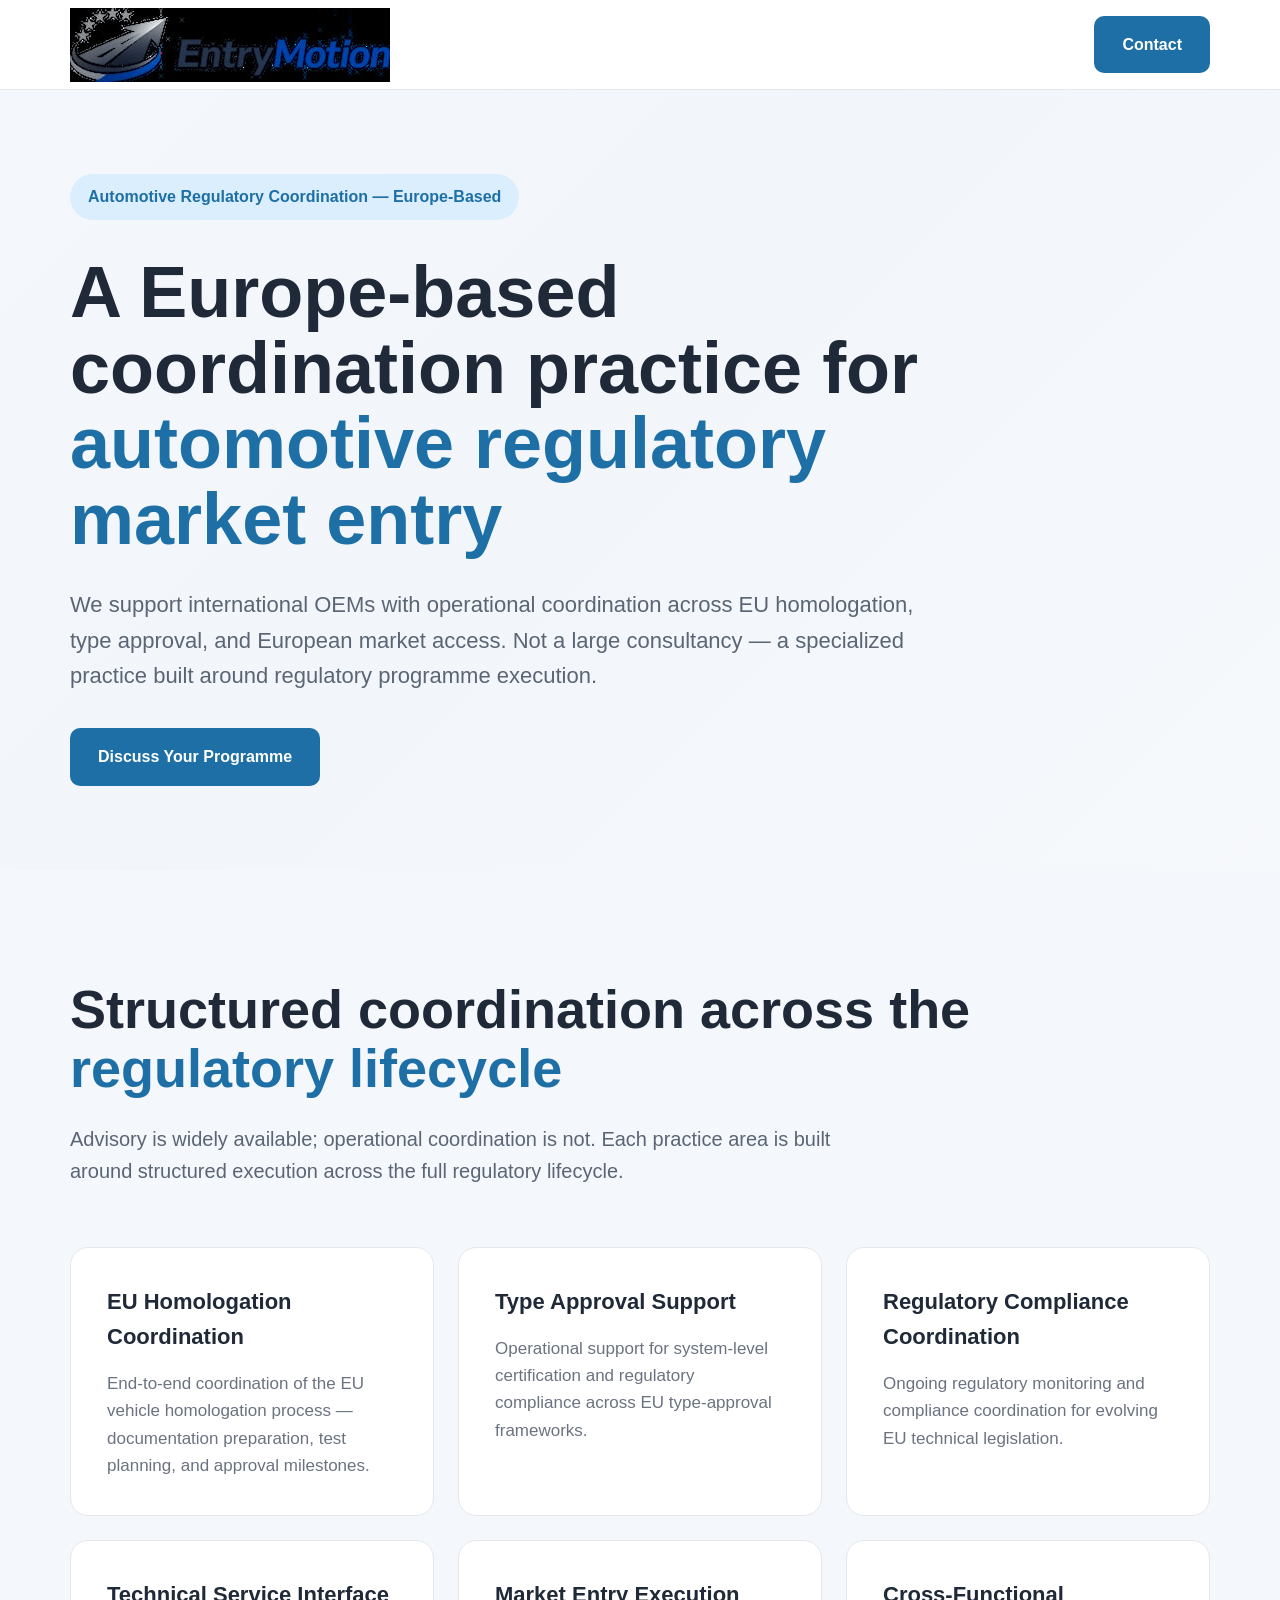
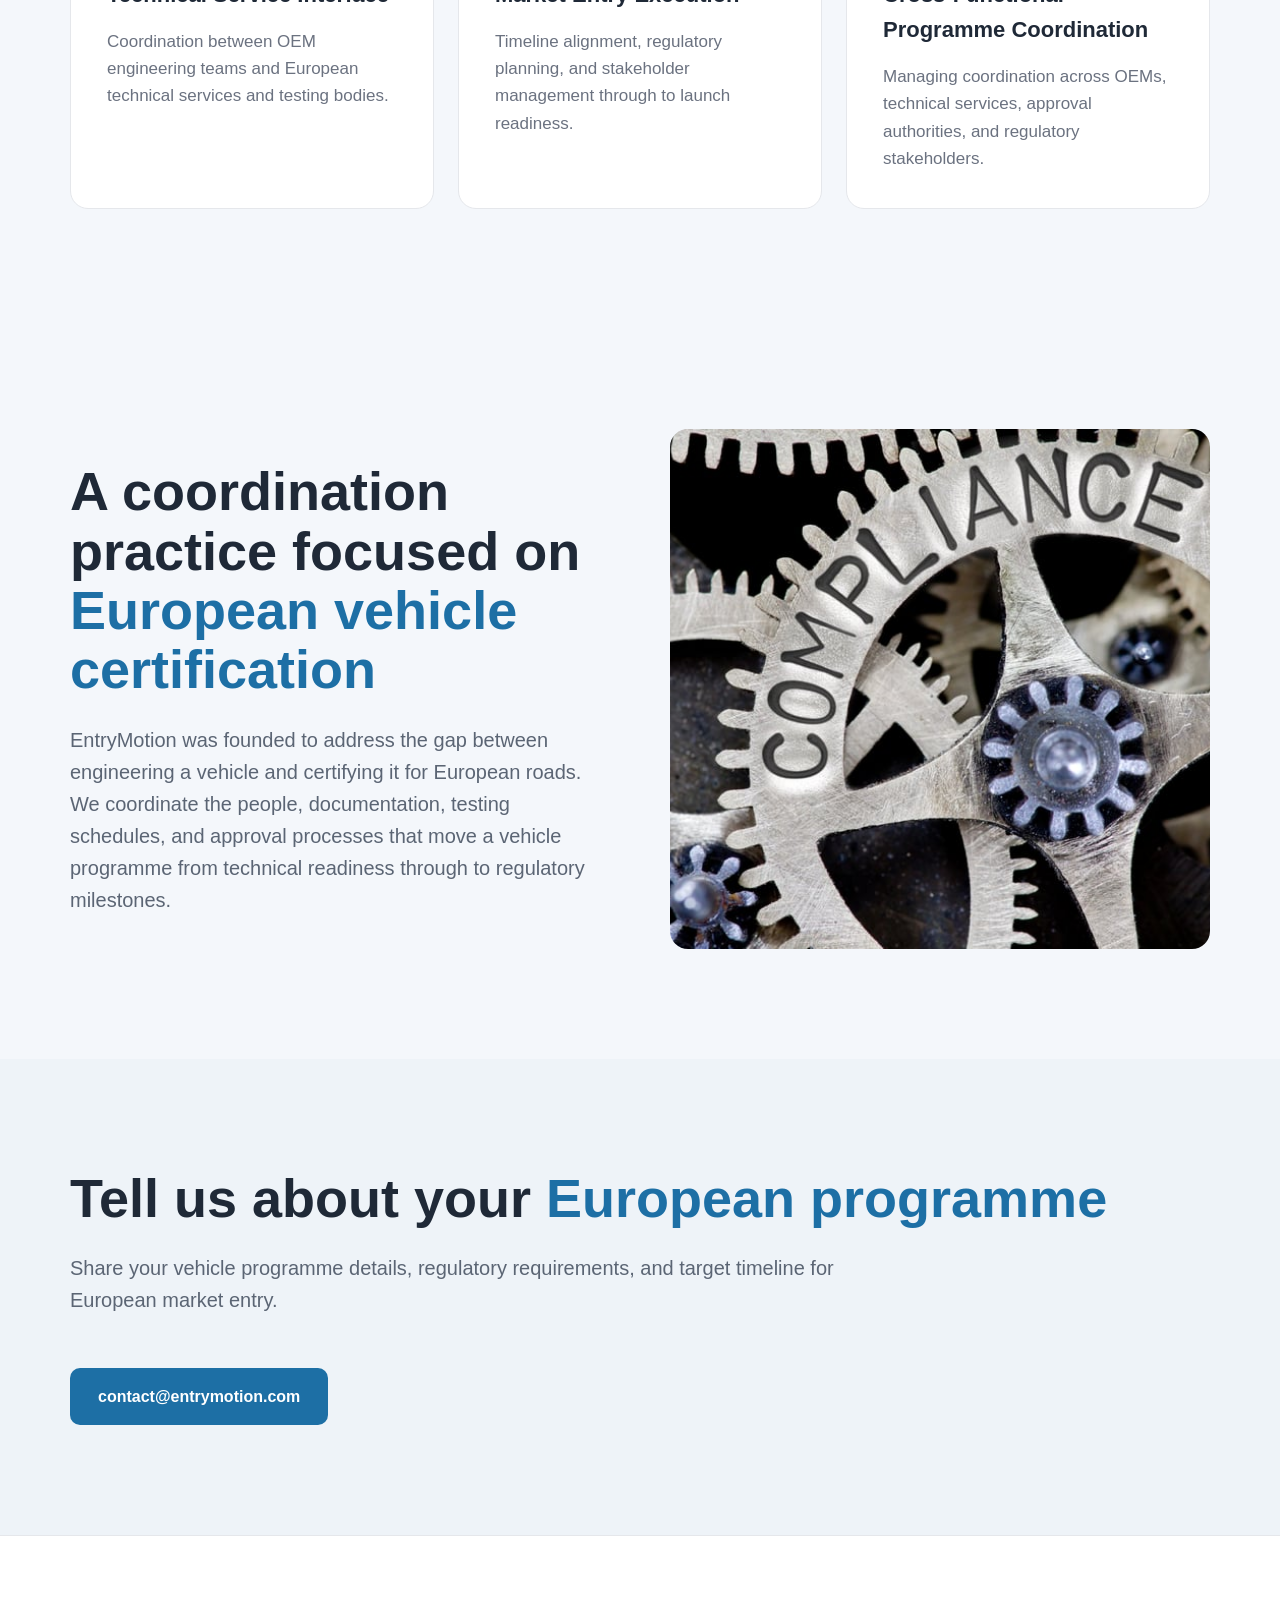
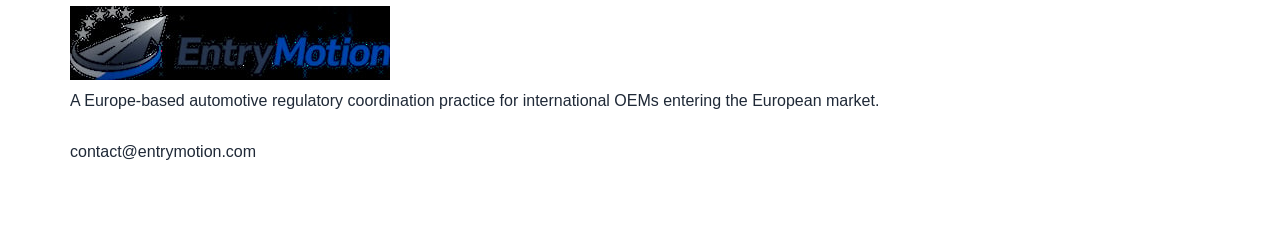
==== commit 32169565: "Update index.html" ====
--- a/index.html
+++ b/index.html
@@ -26,6 +26,16 @@
 }
 .text-logo{
 font-size:52px;
+.real-logo{
+  height:90px;
+  width:auto;
+  display:block;
+}
+.footer-logo{
+  height:78px;
+  width:auto;
+  display:block;
+}  
 font-weight:800;
 letter-spacing:-2px;
 color:#1d6fa5;
@@ -157,7 +167,7 @@
 <body>
 
 <header class="nav">
-<div class="text-logo">EntryMotion</div>
+<img src="entrymotion-logo.png" alt="EntryMotion" class="real-logo">
 <a href="mailto:contact@entrymotion.com" class="btn">Contact</a>
 </header>
 
@@ -226,7 +236,7 @@
 </section>
 
 <footer class="footer">
-<div class="text-logo">EntryMotion</div>
+<img src="entrymotion-logo.png" alt="EntryMotion" class="footer-logo">
 <p>A Europe-based automotive regulatory coordination practice for international OEMs entering the European market.</p>
 <br>
 <p>contact@entrymotion.com</p>
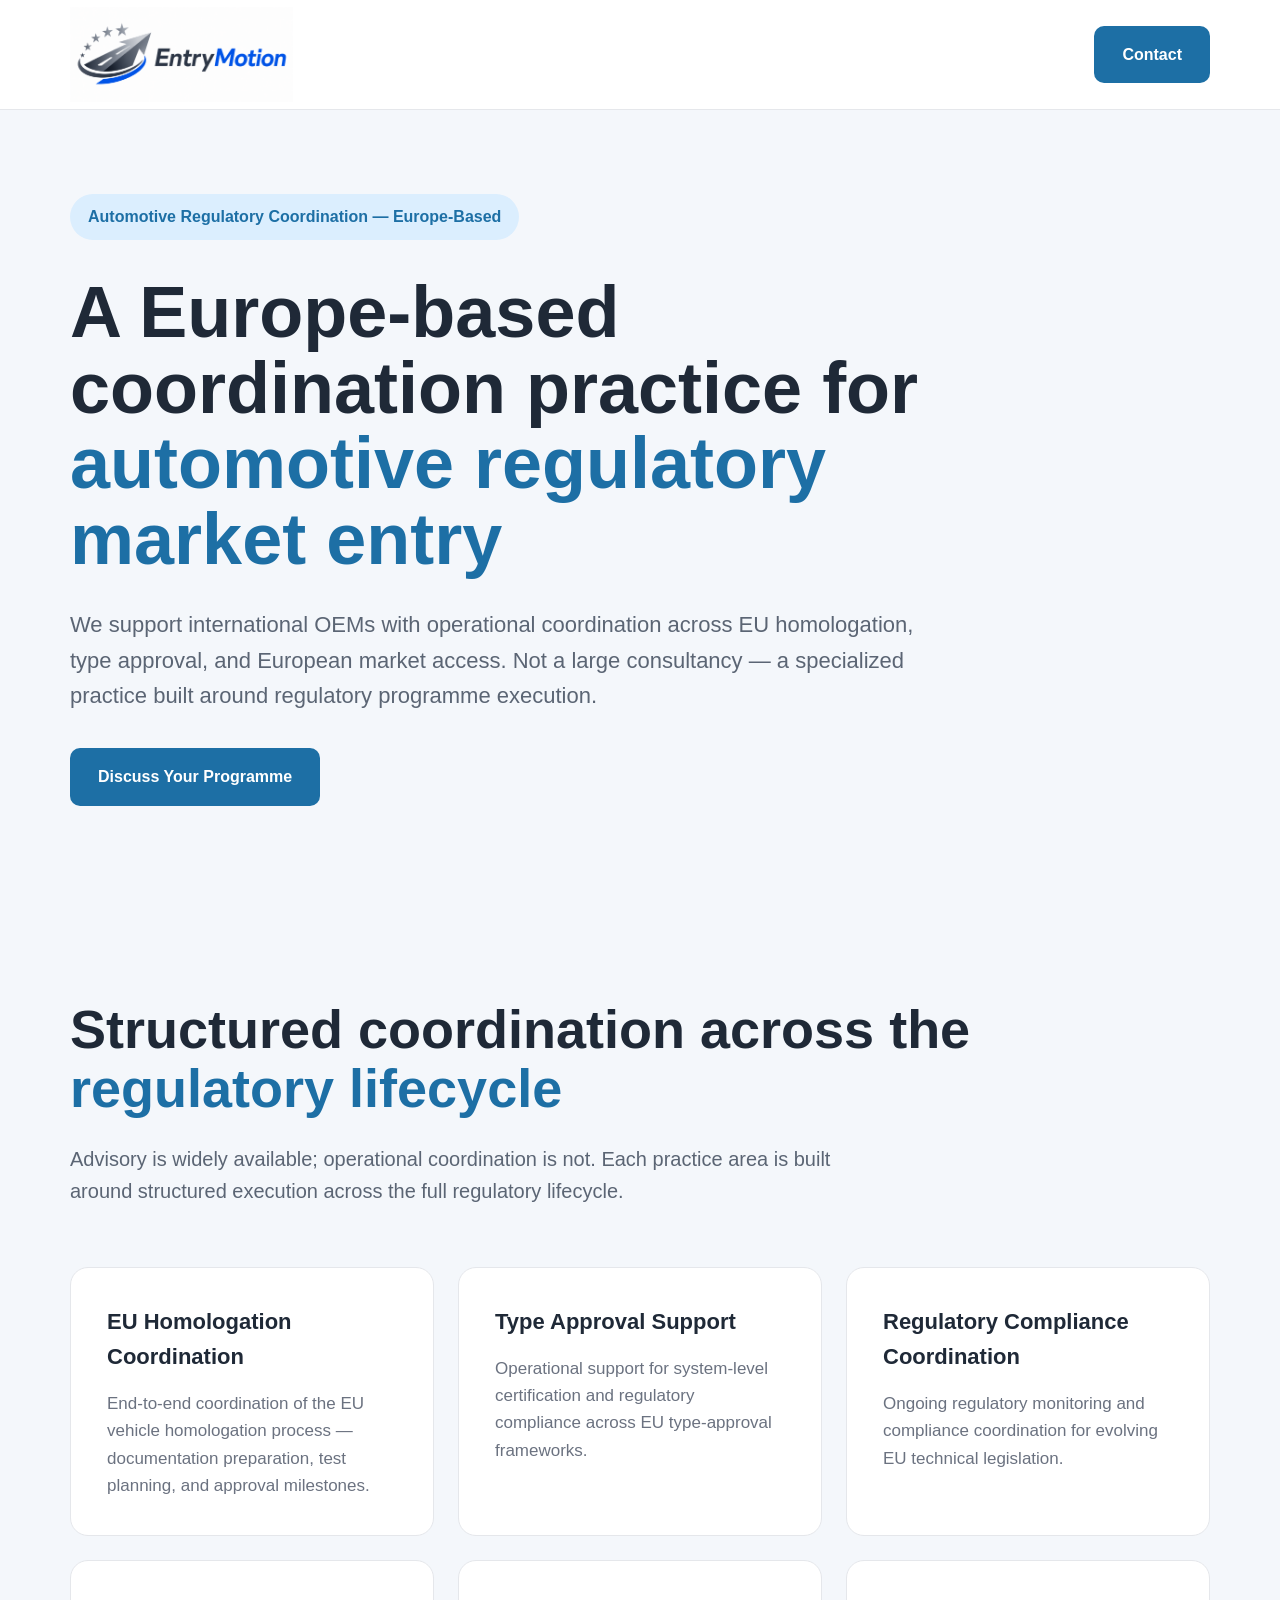
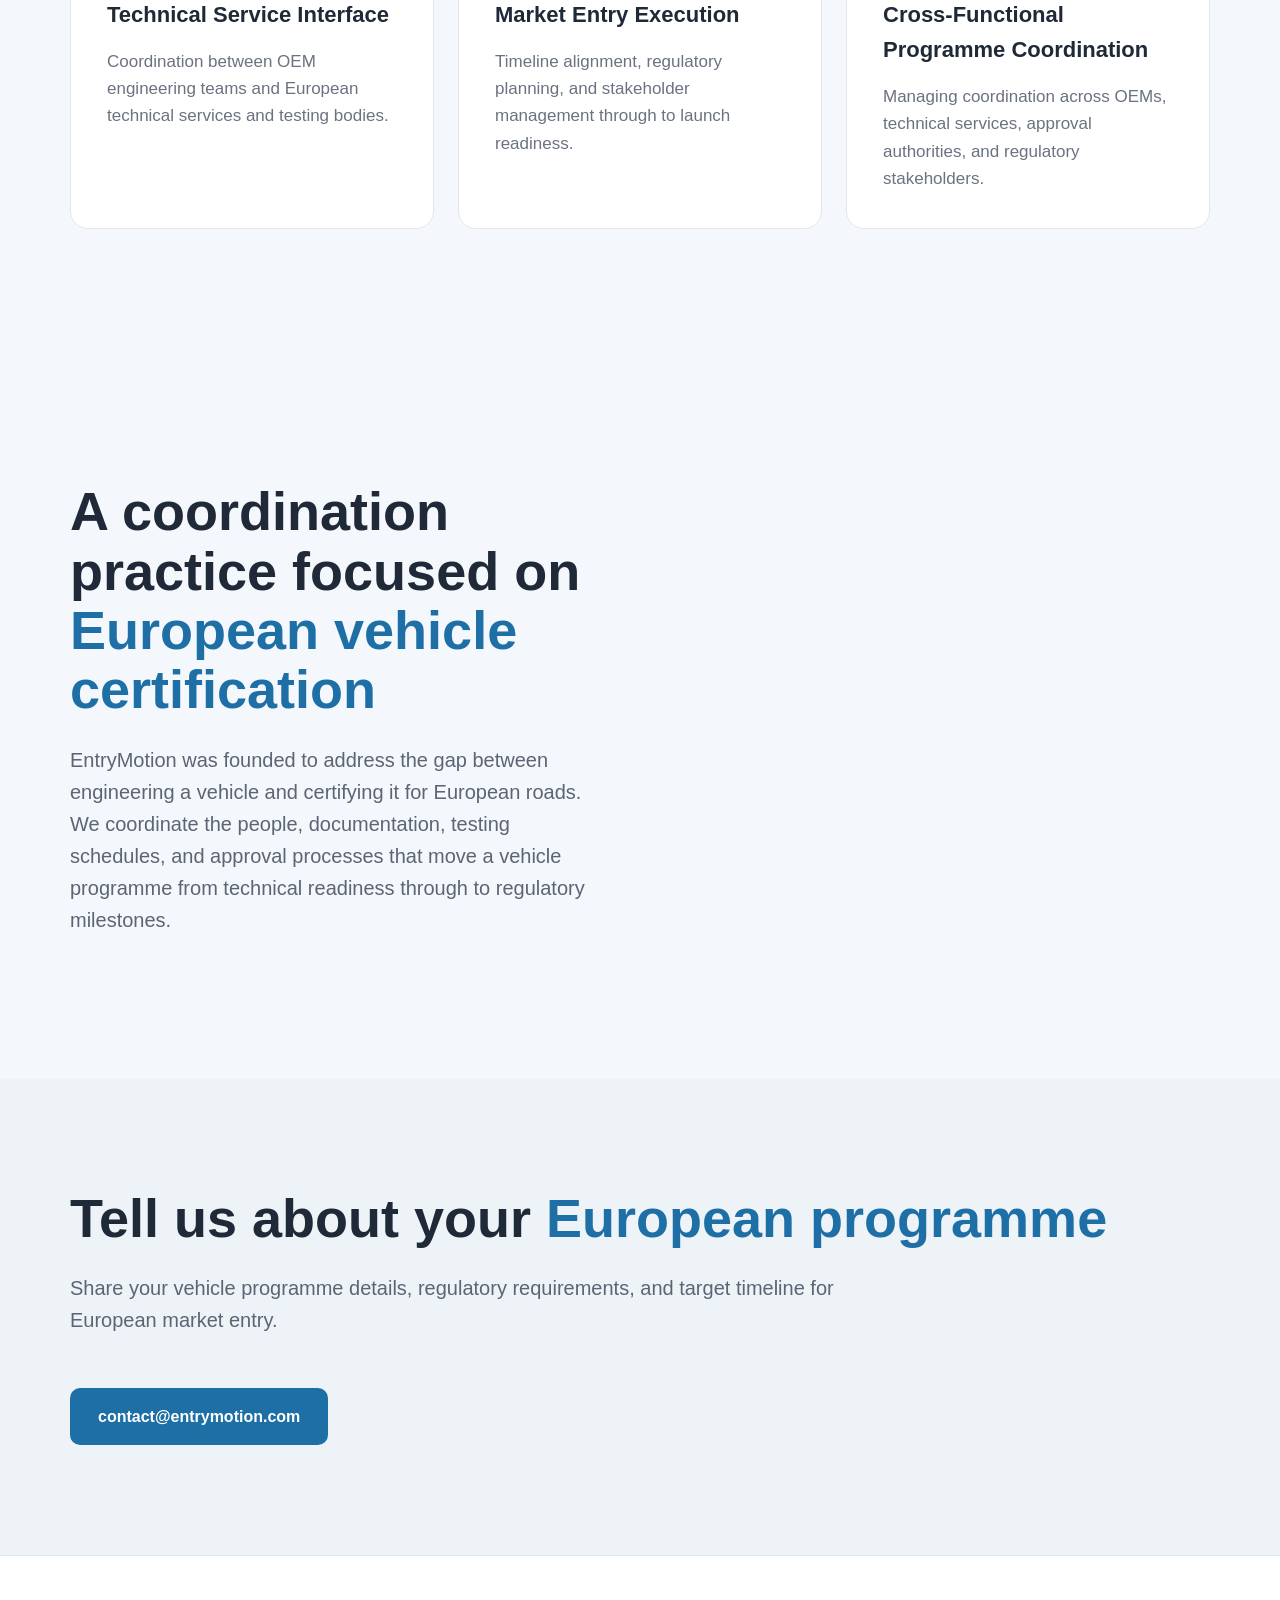
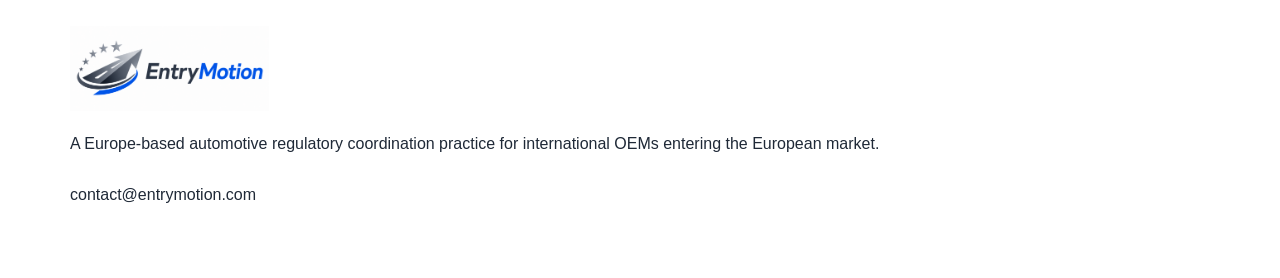
==== commit a80fdbe2: "Add files via upload" ====
--- a/index.html
+++ b/index.html
@@ -6,162 +6,30 @@
 <title>EntryMotion</title>
 <style>
 *{margin:0;padding:0;box-sizing:border-box}
-body{
-font-family:Arial,sans-serif;
-background:#f4f7fb;
-color:#1f2937;
-line-height:1.6
-}
-.nav{
-height:90px;
-display:flex;
-align-items:center;
-justify-content:space-between;
-padding:0 70px;
-background:rgba(255,255,255,.95);
-border-bottom:1px solid #e5e7eb;
-position:sticky;
-top:0;
-z-index:10
-}
-.text-logo{
-font-size:52px;
-.real-logo{
-  height:90px;
-  width:auto;
-  display:block;
-}
-.footer-logo{
-  height:78px;
-  width:auto;
-  display:block;
-}  
-font-weight:800;
-letter-spacing:-2px;
-color:#1d6fa5;
-}
-.btn{
-background:#1d6fa5;
-color:#fff;
-padding:16px 28px;
-border-radius:10px;
-text-decoration:none;
-font-weight:bold;
-display:inline-block
-}
-.hero{
-min-height:780px;
-display:flex;
-align-items:center;
-padding:0 70px;
-background:
-linear-gradient(rgba(244,247,251,.82),rgba(244,247,251,.82)),
-linear-gradient(135deg, #f4f7fb 0%, #eaf2f8 45%, #ffffff 100%);
-background-size:cover;
-background-position:center
-}
-.hero-content{
-max-width:850px
-}
-.badge{
-display:inline-block;
-padding:10px 18px;
-background:#dbeefe;
-color:#1d6fa5;
-border-radius:999px;
-font-weight:bold;
-margin-bottom:35px
-}
-.hero h1{
-font-size:72px;
-line-height:1.05;
-margin-bottom:30px
-}
-.hero h1 span{
-color:#1d6fa5
-}
-.hero p{
-font-size:22px;
-color:#5b6574;
-margin-bottom:35px
-}
-.section{
-padding:110px 70px
-}
-.section-title{
-font-size:54px;
-margin-bottom:24px;
-line-height:1.1
-}
-.section-title span{
-color:#1d6fa5
-}
-.section-text{
-font-size:20px;
-max-width:820px;
-color:#5b6574
-}
-.cards{
-display:grid;
-grid-template-columns:repeat(3,1fr);
-gap:24px;
-margin-top:60px
-}
-.card{
-background:white;
-padding:36px;
-border-radius:18px;
-border:1px solid #e5e7eb
-}
-.card h3{
-font-size:22px;
-margin-bottom:16px
-}
-.card p{
-color:#6b7280;
-font-size:17px
-}
-.about{
-display:grid;
-grid-template-columns:1fr 1fr;
-gap:60px;
-align-items:center
-}
-.about-image{
-height:520px;
-border-radius:18px;
-overflow:hidden;
-background:url("regulatory-interface.jpg");
-background-size:cover;
-background-position:center
-}
-.contact{
-background:#eef3f8
-}
-.footer{
-padding:70px;
-background:white;
-border-top:1px solid #e5e7eb
-}
-.footer .text-logo{
-font-size:44px;
-margin-bottom:20px;
-}
-@media(max-width:900px){
-.cards,.about{
-grid-template-columns:1fr
-}
-.hero h1{
-font-size:48px
-}
-.nav,.hero,.section,.footer{
-padding-left:24px;
-padding-right:24px
-}
-.text-logo{
-font-size:40px
-}
-}
+body{font-family:Arial,sans-serif;background:#f4f7fb;color:#1f2937;line-height:1.6}
+.nav{height:110px;display:flex;align-items:center;justify-content:space-between;padding:0 70px;background:rgba(255,255,255,.95);border-bottom:1px solid #e5e7eb;position:sticky;top:0;z-index:10}
+.real-logo{height:95px;width:auto;display:block;object-fit:contain}
+.footer-logo{height:85px;width:auto;display:block;object-fit:contain;margin-bottom:20px}
+.btn{background:#1d6fa5;color:#fff;padding:16px 28px;border-radius:10px;text-decoration:none;font-weight:bold;display:inline-block}
+.hero{min-height:780px;display:flex;align-items:center;padding:0 70px;background:linear-gradient(rgba(244,247,251,.82),rgba(244,247,251,.82)),url("hero-automotive.jpg");background-size:cover;background-position:center}
+.hero-content{max-width:850px}
+.badge{display:inline-block;padding:10px 18px;background:#dbeefe;color:#1d6fa5;border-radius:999px;font-weight:bold;margin-bottom:35px}
+.hero h1{font-size:72px;line-height:1.05;margin-bottom:30px}
+.hero h1 span{color:#1d6fa5}
+.hero p{font-size:22px;color:#5b6574;margin-bottom:35px}
+.section{padding:110px 70px}
+.section-title{font-size:54px;margin-bottom:24px;line-height:1.1}
+.section-title span{color:#1d6fa5}
+.section-text{font-size:20px;max-width:820px;color:#5b6574}
+.cards{display:grid;grid-template-columns:repeat(3,1fr);gap:24px;margin-top:60px}
+.card{background:white;padding:36px;border-radius:18px;border:1px solid #e5e7eb}
+.card h3{font-size:22px;margin-bottom:16px}
+.card p{color:#6b7280;font-size:17px}
+.about{display:grid;grid-template-columns:1fr 1fr;gap:60px;align-items:center}
+.about-image{height:520px;border-radius:18px;overflow:hidden;background:url("regulatory-interface.jpg");background-size:cover;background-position:center}
+.contact{background:#eef3f8}
+.footer{padding:70px;background:white;border-top:1px solid #e5e7eb}
+@media(max-width:900px){.cards,.about{grid-template-columns:1fr}.hero h1{font-size:48px}.nav,.hero,.section,.footer{padding-left:24px;padding-right:24px}.real-logo{height:70px}.footer-logo{height:65px}}
 </style>
 </head>
 <body>
@@ -183,37 +51,13 @@
 <section class="section">
 <h2 class="section-title">Structured coordination across the <span>regulatory lifecycle</span></h2>
 <p class="section-text">Advisory is widely available; operational coordination is not. Each practice area is built around structured execution across the full regulatory lifecycle.</p>
-
 <div class="cards">
-<div class="card">
-<h3>EU Homologation Coordination</h3>
-<p>End-to-end coordination of the EU vehicle homologation process — documentation preparation, test planning, and approval milestones.</p>
-</div>
-
-<div class="card">
-<h3>Type Approval Support</h3>
-<p>Operational support for system-level certification and regulatory compliance across EU type-approval frameworks.</p>
-</div>
-
-<div class="card">
-<h3>Regulatory Compliance Coordination</h3>
-<p>Ongoing regulatory monitoring and compliance coordination for evolving EU technical legislation.</p>
-</div>
-
-<div class="card">
-<h3>Technical Service Interface</h3>
-<p>Coordination between OEM engineering teams and European technical services and testing bodies.</p>
-</div>
-
-<div class="card">
-<h3>Market Entry Execution</h3>
-<p>Timeline alignment, regulatory planning, and stakeholder management through to launch readiness.</p>
-</div>
-
-<div class="card">
-<h3>Cross-Functional Programme Coordination</h3>
-<p>Managing coordination across OEMs, technical services, approval authorities, and regulatory stakeholders.</p>
-</div>
+<div class="card"><h3>EU Homologation Coordination</h3><p>End-to-end coordination of the EU vehicle homologation process — documentation preparation, test planning, and approval milestones.</p></div>
+<div class="card"><h3>Type Approval Support</h3><p>Operational support for system-level certification and regulatory compliance across EU type-approval frameworks.</p></div>
+<div class="card"><h3>Regulatory Compliance Coordination</h3><p>Ongoing regulatory monitoring and compliance coordination for evolving EU technical legislation.</p></div>
+<div class="card"><h3>Technical Service Interface</h3><p>Coordination between OEM engineering teams and European technical services and testing bodies.</p></div>
+<div class="card"><h3>Market Entry Execution</h3><p>Timeline alignment, regulatory planning, and stakeholder management through to launch readiness.</p></div>
+<div class="card"><h3>Cross-Functional Programme Coordination</h3><p>Managing coordination across OEMs, technical services, approval authorities, and regulatory stakeholders.</p></div>
 </div>
 </section>
 
@@ -223,7 +67,6 @@
 <h2 class="section-title">A coordination practice focused on <span>European vehicle certification</span></h2>
 <p class="section-text">EntryMotion was founded to address the gap between engineering a vehicle and certifying it for European roads. We coordinate the people, documentation, testing schedules, and approval processes that move a vehicle programme from technical readiness through to regulatory milestones.</p>
 </div>
-
 <div class="about-image"></div>
 </div>
 </section>
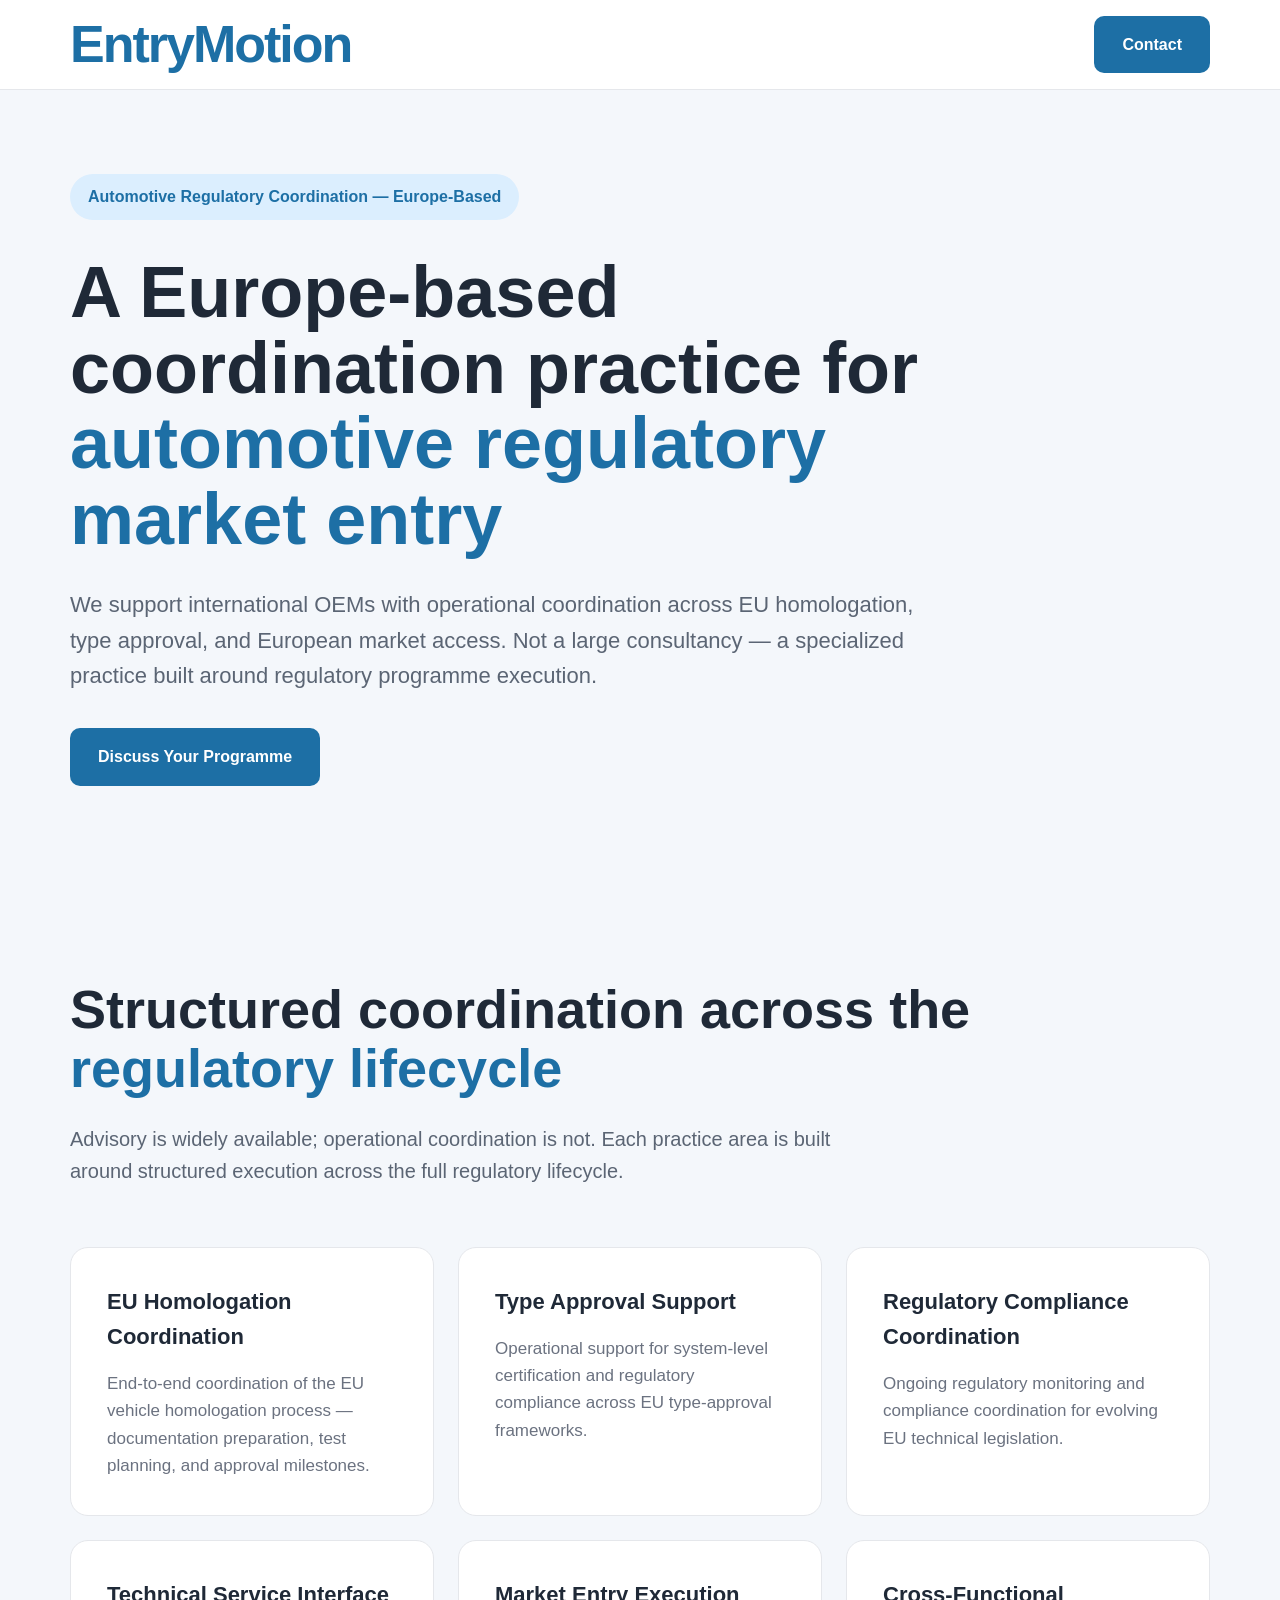
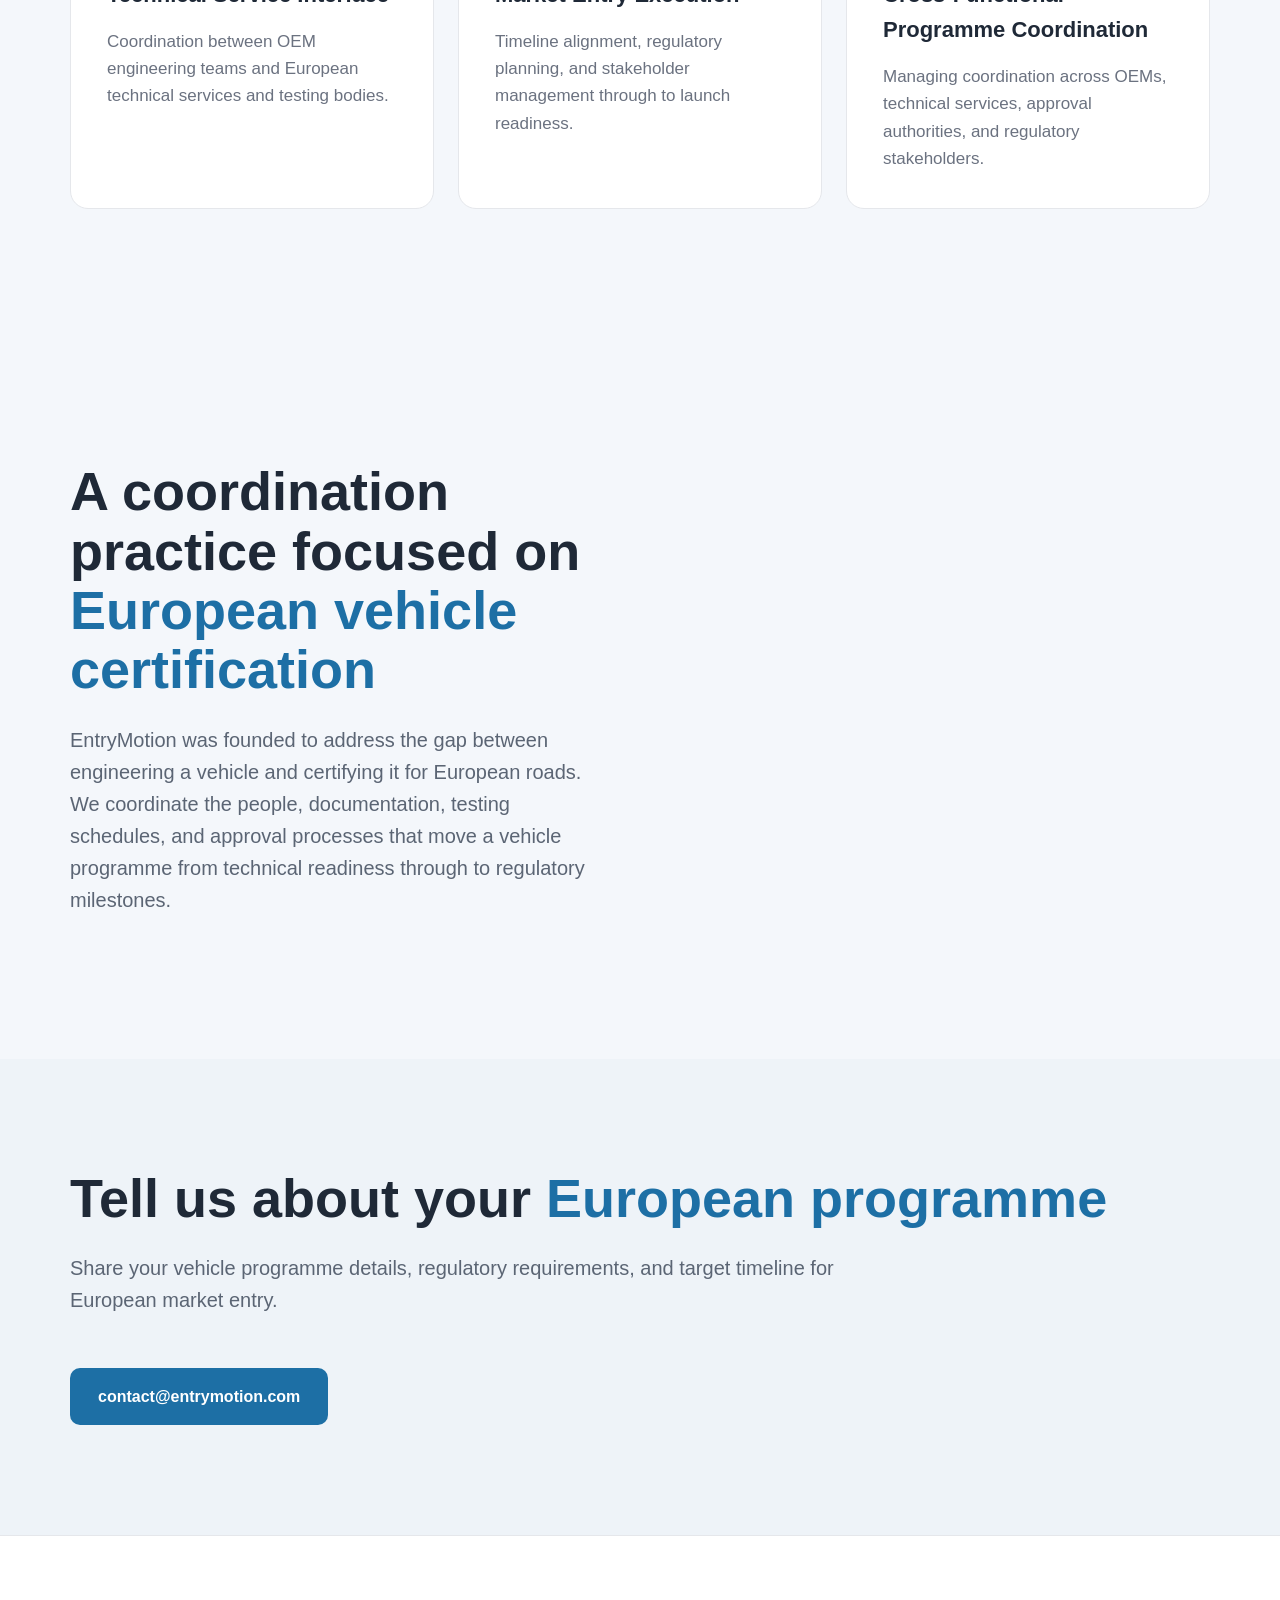
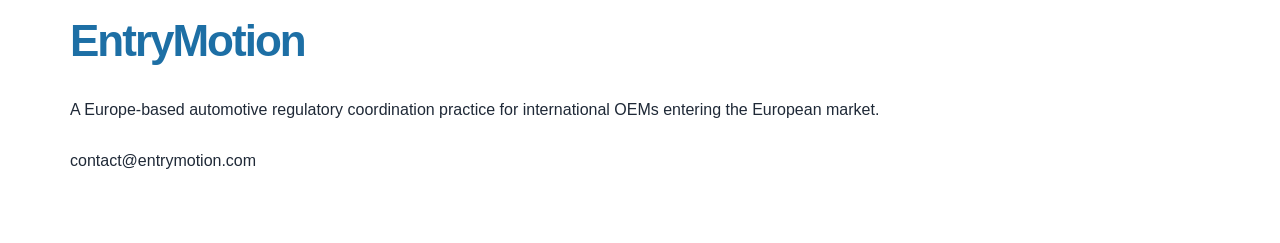
==== commit b9fe4807: "Add files via upload" ====
--- a/index.html
+++ b/index.html
@@ -6,36 +6,158 @@
 <title>EntryMotion</title>
 <style>
 *{margin:0;padding:0;box-sizing:border-box}
-body{font-family:Arial,sans-serif;background:#f4f7fb;color:#1f2937;line-height:1.6}
-.nav{height:110px;display:flex;align-items:center;justify-content:space-between;padding:0 70px;background:rgba(255,255,255,.95);border-bottom:1px solid #e5e7eb;position:sticky;top:0;z-index:10}
-.real-logo{height:95px;width:auto;display:block;object-fit:contain}
-.footer-logo{height:85px;width:auto;display:block;object-fit:contain;margin-bottom:20px}
-.btn{background:#1d6fa5;color:#fff;padding:16px 28px;border-radius:10px;text-decoration:none;font-weight:bold;display:inline-block}
-.hero{min-height:780px;display:flex;align-items:center;padding:0 70px;background:linear-gradient(rgba(244,247,251,.82),rgba(244,247,251,.82)),url("hero-automotive.jpg");background-size:cover;background-position:center}
-.hero-content{max-width:850px}
-.badge{display:inline-block;padding:10px 18px;background:#dbeefe;color:#1d6fa5;border-radius:999px;font-weight:bold;margin-bottom:35px}
-.hero h1{font-size:72px;line-height:1.05;margin-bottom:30px}
-.hero h1 span{color:#1d6fa5}
-.hero p{font-size:22px;color:#5b6574;margin-bottom:35px}
-.section{padding:110px 70px}
-.section-title{font-size:54px;margin-bottom:24px;line-height:1.1}
-.section-title span{color:#1d6fa5}
-.section-text{font-size:20px;max-width:820px;color:#5b6574}
-.cards{display:grid;grid-template-columns:repeat(3,1fr);gap:24px;margin-top:60px}
-.card{background:white;padding:36px;border-radius:18px;border:1px solid #e5e7eb}
-.card h3{font-size:22px;margin-bottom:16px}
-.card p{color:#6b7280;font-size:17px}
-.about{display:grid;grid-template-columns:1fr 1fr;gap:60px;align-items:center}
-.about-image{height:520px;border-radius:18px;overflow:hidden;background:url("regulatory-interface.jpg");background-size:cover;background-position:center}
-.contact{background:#eef3f8}
-.footer{padding:70px;background:white;border-top:1px solid #e5e7eb}
-@media(max-width:900px){.cards,.about{grid-template-columns:1fr}.hero h1{font-size:48px}.nav,.hero,.section,.footer{padding-left:24px;padding-right:24px}.real-logo{height:70px}.footer-logo{height:65px}}
+body{
+font-family:Arial,sans-serif;
+background:#f4f7fb;
+color:#1f2937;
+line-height:1.6
+}
+.nav{
+height:90px;
+display:flex;
+align-items:center;
+justify-content:space-between;
+padding:0 70px;
+background:rgba(255,255,255,.95);
+border-bottom:1px solid #e5e7eb;
+position:sticky;
+top:0;
+z-index:10
+}
+.text-logo{
+font-size:52px;
+font-weight:800;
+letter-spacing:-2px;
+color:#1d6fa5;
+}
+.btn{
+background:#1d6fa5;
+color:#fff;
+padding:16px 28px;
+border-radius:10px;
+text-decoration:none;
+font-weight:bold;
+display:inline-block
+}
+.hero{
+min-height:780px;
+display:flex;
+align-items:center;
+padding:0 70px;
+background:
+linear-gradient(rgba(244,247,251,.82),rgba(244,247,251,.82)),
+url("hero-automotive.jpg");
+background-size:cover;
+background-position:center
+}
+.hero-content{
+max-width:850px
+}
+.badge{
+display:inline-block;
+padding:10px 18px;
+background:#dbeefe;
+color:#1d6fa5;
+border-radius:999px;
+font-weight:bold;
+margin-bottom:35px
+}
+.hero h1{
+font-size:72px;
+line-height:1.05;
+margin-bottom:30px
+}
+.hero h1 span{
+color:#1d6fa5
+}
+.hero p{
+font-size:22px;
+color:#5b6574;
+margin-bottom:35px
+}
+.section{
+padding:110px 70px
+}
+.section-title{
+font-size:54px;
+margin-bottom:24px;
+line-height:1.1
+}
+.section-title span{
+color:#1d6fa5
+}
+.section-text{
+font-size:20px;
+max-width:820px;
+color:#5b6574
+}
+.cards{
+display:grid;
+grid-template-columns:repeat(3,1fr);
+gap:24px;
+margin-top:60px
+}
+.card{
+background:white;
+padding:36px;
+border-radius:18px;
+border:1px solid #e5e7eb
+}
+.card h3{
+font-size:22px;
+margin-bottom:16px
+}
+.card p{
+color:#6b7280;
+font-size:17px
+}
+.about{
+display:grid;
+grid-template-columns:1fr 1fr;
+gap:60px;
+align-items:center
+}
+.about-image{
+height:520px;
+border-radius:18px;
+overflow:hidden;
+background:url("regulatory-interface.jpg");
+background-size:cover;
+background-position:center
+}
+.contact{
+background:#eef3f8
+}
+.footer{
+padding:70px;
+background:white;
+border-top:1px solid #e5e7eb
+}
+.footer .text-logo{
+font-size:44px;
+margin-bottom:20px;
+}
+@media(max-width:900px){
+.cards,.about{
+grid-template-columns:1fr
+}
+.hero h1{
+font-size:48px
+}
+.nav,.hero,.section,.footer{
+padding-left:24px;
+padding-right:24px
+}
+.text-logo{
+font-size:40px
+}
+}
 </style>
 </head>
 <body>
 
 <header class="nav">
-<img src="entrymotion-logo.png" alt="EntryMotion" class="real-logo">
+<div class="text-logo">EntryMotion</div>
 <a href="mailto:contact@entrymotion.com" class="btn">Contact</a>
 </header>
 
@@ -51,13 +173,37 @@
 <section class="section">
 <h2 class="section-title">Structured coordination across the <span>regulatory lifecycle</span></h2>
 <p class="section-text">Advisory is widely available; operational coordination is not. Each practice area is built around structured execution across the full regulatory lifecycle.</p>
+
 <div class="cards">
-<div class="card"><h3>EU Homologation Coordination</h3><p>End-to-end coordination of the EU vehicle homologation process — documentation preparation, test planning, and approval milestones.</p></div>
-<div class="card"><h3>Type Approval Support</h3><p>Operational support for system-level certification and regulatory compliance across EU type-approval frameworks.</p></div>
-<div class="card"><h3>Regulatory Compliance Coordination</h3><p>Ongoing regulatory monitoring and compliance coordination for evolving EU technical legislation.</p></div>
-<div class="card"><h3>Technical Service Interface</h3><p>Coordination between OEM engineering teams and European technical services and testing bodies.</p></div>
-<div class="card"><h3>Market Entry Execution</h3><p>Timeline alignment, regulatory planning, and stakeholder management through to launch readiness.</p></div>
-<div class="card"><h3>Cross-Functional Programme Coordination</h3><p>Managing coordination across OEMs, technical services, approval authorities, and regulatory stakeholders.</p></div>
+<div class="card">
+<h3>EU Homologation Coordination</h3>
+<p>End-to-end coordination of the EU vehicle homologation process — documentation preparation, test planning, and approval milestones.</p>
+</div>
+
+<div class="card">
+<h3>Type Approval Support</h3>
+<p>Operational support for system-level certification and regulatory compliance across EU type-approval frameworks.</p>
+</div>
+
+<div class="card">
+<h3>Regulatory Compliance Coordination</h3>
+<p>Ongoing regulatory monitoring and compliance coordination for evolving EU technical legislation.</p>
+</div>
+
+<div class="card">
+<h3>Technical Service Interface</h3>
+<p>Coordination between OEM engineering teams and European technical services and testing bodies.</p>
+</div>
+
+<div class="card">
+<h3>Market Entry Execution</h3>
+<p>Timeline alignment, regulatory planning, and stakeholder management through to launch readiness.</p>
+</div>
+
+<div class="card">
+<h3>Cross-Functional Programme Coordination</h3>
+<p>Managing coordination across OEMs, technical services, approval authorities, and regulatory stakeholders.</p>
+</div>
 </div>
 </section>
 
@@ -67,6 +213,7 @@
 <h2 class="section-title">A coordination practice focused on <span>European vehicle certification</span></h2>
 <p class="section-text">EntryMotion was founded to address the gap between engineering a vehicle and certifying it for European roads. We coordinate the people, documentation, testing schedules, and approval processes that move a vehicle programme from technical readiness through to regulatory milestones.</p>
 </div>
+
 <div class="about-image"></div>
 </div>
 </section>
@@ -79,7 +226,7 @@
 </section>
 
 <footer class="footer">
-<img src="entrymotion-logo.png" alt="EntryMotion" class="footer-logo">
+<div class="text-logo">EntryMotion</div>
 <p>A Europe-based automotive regulatory coordination practice for international OEMs entering the European market.</p>
 <br>
 <p>contact@entrymotion.com</p>
